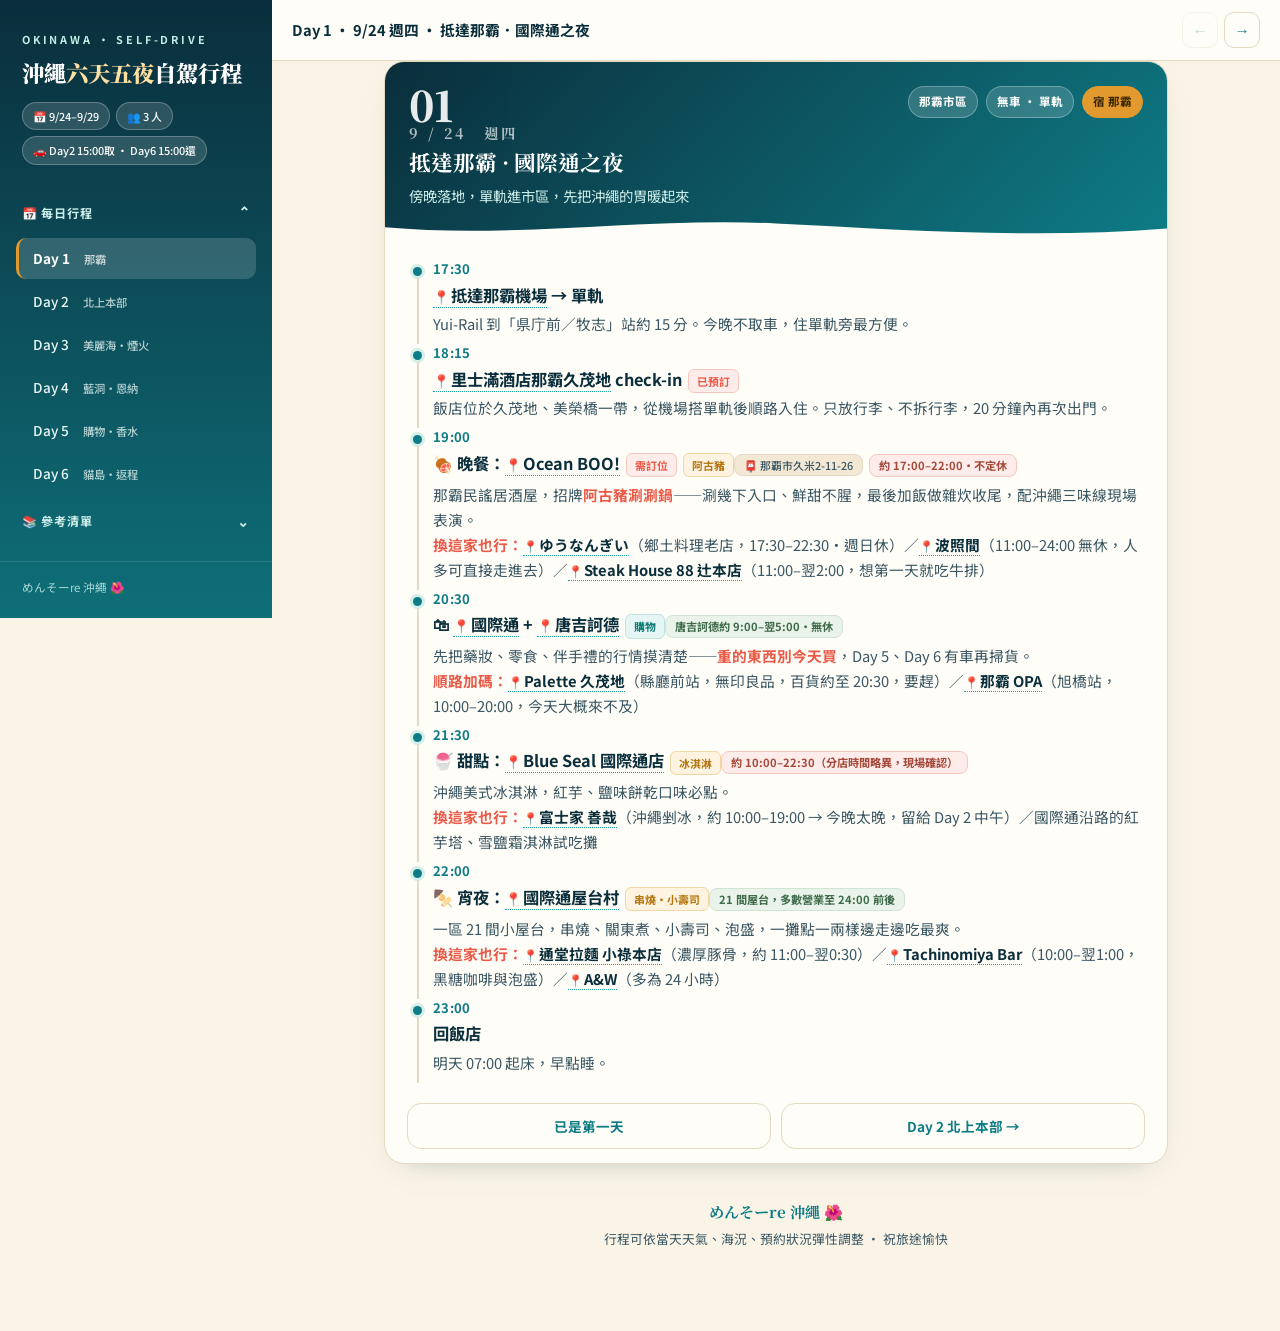
==== index.html @ 0bd2fd18 "Merge pull request #2 from tim890922/new-spot/add-hotels 加入已訂飯店並調整每日入住動線" ====
<!DOCTYPE html>
<html lang="zh-Hant">
<head>
<meta charset="UTF-8">
<meta name="viewport" content="width=device-width, initial-scale=1.0">
<title>沖繩六天五夜自駕行程</title>
<link rel="preconnect" href="https://fonts.googleapis.com">
<link rel="preconnect" href="https://fonts.gstatic.com" crossorigin>
<link href="https://fonts.googleapis.com/css2?family=Noto+Sans+TC:wght@400;500;700;900&family=Noto+Serif+TC:wght@600;700;900&display=swap" rel="stylesheet">
<style>
  :root{
    --ink:#0a2e3b;
    --ink-soft:#3a5763;
    --sea:#0e7c86;
    --lagoon:#13a89e;
    --coral:#ea5a47;
    --gold:#e29a2e;
    --sand:#faf4e7;
    --sand-2:#f2e8d4;
    --card:#fffdf7;
    --line:#e4d9c1;
  }
  *{box-sizing:border-box;margin:0;padding:0}
  html{scroll-behavior:smooth}
  html,body{max-width:100%;overflow-x:hidden}
  body{
    font-family:"Noto Sans TC",sans-serif;
    color:var(--ink);
    background:var(--sand);
    line-height:1.7;
    -webkit-font-smoothing:antialiased;
  }
  .wrap{max-width:820px;margin:0 auto;padding:0 18px 80px}

  /* ---------- APP SHELL ---------- */
  .shell{display:flex;min-height:100vh}
  .overlay{position:fixed;inset:0;background:rgba(8,20,26,.45);opacity:0;pointer-events:none;transition:opacity .25s ease;z-index:40}
  .overlay.show{opacity:1;pointer-events:auto}

  /* ---------- SIDEBAR ---------- */
  .sidebar{
    width:272px;flex:none;color:#fff;display:flex;flex-direction:column;
    background:linear-gradient(180deg,#0a2e3b 0%,#0e6f79 100%);
    position:sticky;top:0;align-self:flex-start;height:auto;max-height:100vh;overflow-y:auto;z-index:50;
  }
  .side-hero{padding:30px 22px 18px}
  .side-hero .eyebrow{font-size:.68rem;letter-spacing:.26em;text-transform:uppercase;color:#bdeee6;font-weight:700;margin-bottom:10px}
  .side-hero h1{font-family:"Noto Serif TC",serif;font-weight:900;font-size:1.4rem;line-height:1.3}
  .side-hero h1 span{color:#ffe0a3}
  .side-hero .meta{display:flex;flex-wrap:wrap;gap:6px;margin-top:14px}
  .side-hero .chip{
    background:rgba(255,255,255,.14);border:1px solid rgba(255,255,255,.25);
    padding:4px 10px;border-radius:999px;font-size:.68rem;font-weight:500;
  }

  .acc{padding:8px 10px 16px;flex:1}
  .acc-group{margin-bottom:2px}
  .acc-h{
    width:100%;text-align:left;background:none;border:none;color:#cdeee9;
    font-family:inherit;font-size:.76rem;font-weight:700;letter-spacing:.06em;
    padding:12px 12px;display:flex;align-items:center;justify-content:space-between;
    cursor:pointer;border-radius:8px;
  }
  .acc-h:hover{background:rgba(255,255,255,.06)}
  .acc-h::after{content:"⌄";transition:transform .2s ease;font-size:.9rem}
  .acc-group.open .acc-h::after{transform:rotate(180deg)}
  .acc-body{max-height:0;overflow:hidden;transition:max-height .3s ease}
  .acc-group.open .acc-body{max-height:640px}
  .nav-link{
    display:block;text-decoration:none;color:#e8f6f3;
    font-size:.85rem;font-weight:500;padding:9px 14px;border-radius:10px;
    margin:2px 6px;border-left:3px solid transparent;
  }
  .nav-link:hover{background:rgba(255,255,255,.08)}
  .nav-link.active{background:rgba(255,255,255,.16);border-left-color:var(--gold);font-weight:700;color:#fff}
  .nav-link small{opacity:.75;font-weight:500}

  .side-foot{padding:16px 22px 20px;font-size:.72rem;color:#a9d8d2;border-top:1px solid rgba(255,255,255,.12)}

  /* ---------- TOPBAR / CONTENT ---------- */
  .content{flex:1;min-width:0}
  .topbar{
    position:sticky;top:0;z-index:20;display:flex;align-items:center;gap:12px;
    background:var(--card);border-bottom:1px solid var(--line);padding:12px 20px;
  }
  .menu-btn{
    display:none;flex:none;width:38px;height:38px;border-radius:10px;border:1.5px solid var(--line);
    background:var(--card);font-size:1.15rem;cursor:pointer;color:var(--ink);align-items:center;justify-content:center;
  }
  .topbar-title{flex:1;min-width:0;font-weight:700;color:var(--ink);font-size:.92rem;white-space:nowrap;overflow:hidden;text-overflow:ellipsis}
  .topbar-nav{display:flex;gap:6px;flex:none}
  .tb-btn{
    width:36px;height:36px;border-radius:10px;border:1.5px solid var(--line);background:var(--card);
    color:var(--sea);font-weight:700;cursor:pointer;font-size:.95rem;
  }
  .tb-btn:disabled{opacity:.3;cursor:default}
  .tb-btn:not(:disabled):hover{background:var(--sea);color:#fff;border-color:var(--sea)}

  @media(max-width:960px){
    .sidebar{position:fixed;top:0;left:0;width:280px;max-width:82vw;height:100vh;max-height:100vh;transform:translateX(-100%);transition:transform .25s ease;box-shadow:0 0 40px rgba(0,0,0,.35)}
    .sidebar.open{transform:translateX(0)}
    .menu-btn{display:inline-flex}
  }

  /* ---------- DAY CARD ---------- */
  .day{
    background:var(--card);border:1px solid var(--line);
    border-radius:20px;overflow:hidden;margin-bottom:26px;
    box-shadow:0 10px 30px -22px rgba(10,46,59,.5);
    scroll-margin-top:14px;
  }
  .day-head{
    position:relative;overflow:hidden;
    background:linear-gradient(135deg,var(--ink) 0%,var(--sea) 100%);
    color:#fff;padding:22px 24px 30px;
  }
  .day-head .num{
    font-family:"Noto Serif TC",serif;font-weight:900;
    font-size:2.6rem;line-height:1;opacity:.9;
  }
  .day-head .num small{font-size:.9rem;letter-spacing:.2em;display:block;opacity:.75;font-weight:700}
  .day-head .row{display:flex;align-items:flex-start;gap:16px;justify-content:space-between;flex-wrap:wrap}
  .day-head h2{
    font-family:"Noto Serif TC",serif;font-weight:700;font-size:1.35rem;margin-top:4px;
  }
  .day-head .theme{color:#cdeee9;font-size:.9rem;margin-top:3px}
  .day-head .tags{display:flex;gap:8px;flex-wrap:wrap;margin-top:2px}
  .tag{
    font-size:.72rem;font-weight:700;padding:5px 10px;border-radius:999px;
    background:rgba(255,255,255,.16);border:1px solid rgba(255,255,255,.28);white-space:nowrap;
  }
  .tag.stay{background:var(--gold);border-color:var(--gold);color:#3a2600}
  .day-head .wave2{position:absolute;left:0;right:0;bottom:-1px;width:100%}

  /* ---------- TIMELINE ---------- */
  .body{padding:20px 22px 8px}
  .stop{position:relative;padding:0 0 6px 26px}
  .stop::before{
    content:"";position:absolute;left:6px;top:9px;width:9px;height:9px;
    background:var(--sea);border-radius:50%;box-shadow:0 0 0 3px rgba(19,168,158,.18);
  }
  .stop::after{
    content:"";position:absolute;left:10px;top:20px;bottom:-2px;width:1.5px;
    background:var(--line);
  }
  .stop:last-child::after{display:none}
  .stop .t{
    font-weight:700;color:var(--sea);font-size:.82rem;letter-spacing:.02em;
    font-variant-numeric:tabular-nums;
  }
  .stop .n{font-weight:700;font-size:1.02rem;margin:1px 0 2px}
  .stop .d{color:var(--ink-soft);font-size:.92rem}
  .stop .d b{color:var(--coral)}
  .drive{
    display:inline-flex;align-items:center;gap:6px;margin:8px 0 12px 26px;
    font-size:.78rem;color:var(--ink-soft);font-weight:500;
    background:var(--sand-2);padding:3px 11px;border-radius:999px;
  }
  .badge{
    display:inline-block;font-size:.68rem;font-weight:700;vertical-align:middle;
    padding:2px 8px;border-radius:6px;margin-left:6px;
    background:#fdecea;color:var(--coral);border:1px solid #f6c7bf;
  }
  .badge.food{background:#fdf3e0;color:#b5760f;border-color:#f0d7a4}
  .badge.play{background:#e5f5f3;color:#0b7d75;border-color:#bde6e0}

  /* ---------- PANELS ---------- */
  .panel{display:none}
  .panel.active{display:block;animation:panelIn .25s ease}
  @keyframes panelIn{from{opacity:0;transform:translateY(8px)}to{opacity:1;transform:translateY(0)}}

  .panel-nav{display:flex;gap:10px;margin:22px 0 6px}
  .pnav-btn{
    flex:1;text-align:center;text-decoration:none;color:var(--sea);font-weight:700;font-size:.85rem;
    border:1.5px solid var(--line);background:var(--card);padding:12px 14px;border-radius:14px;
    cursor:pointer;font-family:inherit;
  }
  .pnav-btn:hover{background:var(--sea);color:#fff;border-color:var(--sea)}

  /* ---------- GENERIC SECTION ---------- */
  .sec{background:var(--card);border:1px solid var(--line);border-radius:20px;padding:24px;margin-bottom:22px}
  .sec h3{
    font-family:"Noto Serif TC",serif;font-size:1.25rem;font-weight:700;
    display:flex;align-items:center;gap:10px;margin-bottom:16px;
  }
  .sec h3::before{content:"";width:5px;height:22px;background:var(--coral);border-radius:3px;display:inline-block}

  .check{list-style:none;display:grid;gap:10px}
  .check li{display:flex;gap:11px;align-items:flex-start;font-size:.93rem}
  .check li .box{
    flex:none;width:18px;height:18px;border:2px solid var(--sea);border-radius:5px;margin-top:3px;
  }
  .check li b{color:var(--ink)}
  .check li span{color:var(--ink-soft)}

  .tscroll{overflow-x:auto;-webkit-overflow-scrolling:touch}
  .tscroll>table{min-width:100%}
  table{width:100%;border-collapse:collapse;font-size:.9rem}
  th,td{text-align:left;padding:9px 8px;border-bottom:1px solid var(--line)}
  th{color:var(--sea);font-weight:700;font-size:.82rem;letter-spacing:.03em}
  td.amt{text-align:right;font-variant-numeric:tabular-nums;white-space:nowrap;font-weight:500}
  tr.total td{border-top:2px solid var(--ink);border-bottom:none;font-weight:900;font-size:.98rem;padding-top:12px}
  tr.total td.amt{color:var(--coral)}

  .tips{list-style:none;display:grid;gap:12px}
  .tips li{padding-left:26px;position:relative;font-size:.93rem;color:var(--ink-soft)}
  .tips li::before{content:"◆";position:absolute;left:0;top:0;color:var(--gold);font-size:.8rem;top:2px}
  .tips li b{color:var(--ink)}

  .note{background:var(--sand-2);border-left:4px solid var(--gold);padding:12px 15px;border-radius:0 10px 10px 0;font-size:.88rem;color:var(--ink-soft);margin-top:14px}
  .note b{color:var(--ink)}

  footer{text-align:center;color:var(--ink-soft);font-size:.8rem;margin-top:34px;line-height:1.9}
  footer .mark{font-family:"Noto Serif TC",serif;color:var(--sea);font-weight:700;font-size:.95rem}

  /* ---------- FOOD LIST ---------- */
  .lead{color:var(--ink-soft);font-size:.92rem;margin-bottom:18px}
  .lead b{color:var(--coral)}
  .food-grid{display:grid;grid-template-columns:minmax(0,1fr) minmax(0,1fr);gap:20px}
  .fcat{min-width:0}
  .fcat-h{font-weight:700;color:var(--sea);font-size:.98rem;margin-bottom:9px;padding-bottom:6px;border-bottom:1.5px solid var(--line)}
  .fcat ul{list-style:none;display:grid;gap:8px}
  .fcat li{font-size:.9rem;line-height:1.5;overflow-wrap:break-word}
  .fcat li b{color:var(--ink)}
  .fcat .ar{display:inline-block;font-size:.7rem;color:var(--ink-soft);background:var(--sand-2);padding:1px 8px;border-radius:999px;margin-left:3px;white-space:nowrap;vertical-align:middle}
  .fcat .star{color:var(--gold);font-weight:700}
  @media(max-width:640px){.food-grid{grid-template-columns:1fr}}

  /* ---------- MAP / SITE LINKS ---------- */
  .ml{color:var(--ink);font-weight:700;text-decoration:none;border-bottom:1.5px dotted var(--lagoon);transition:.15s}
  .ml:hover{color:var(--sea);border-bottom-color:var(--sea)}
  .ml::before{content:"📍";font-size:.82em;margin-right:1px}
  a.web{display:inline-block;font-size:.66rem;font-weight:700;color:var(--sea);background:#eaf6f4;border:1px solid #bde6e0;padding:1px 7px;border-radius:999px;margin-left:5px;text-decoration:none;white-space:nowrap;vertical-align:middle;line-height:1.5}
  a.web:hover{background:var(--sea);color:#fff;border-color:var(--sea)}
  .legend{display:flex;flex-wrap:wrap;gap:8px 16px;margin:-6px 0 16px;font-size:.8rem;color:var(--ink-soft)}
  .legend span{display:inline-flex;align-items:center;gap:5px}
  .mc{display:inline-block;max-width:100%;font-size:.68rem;font-weight:500;color:var(--ink-soft);background:var(--sand-2);border:1px solid var(--line);padding:2px 9px;border-radius:8px;margin:3px 6px 3px 0;vertical-align:middle;line-height:1.5;overflow-wrap:break-word}
  .mc b{color:var(--sea);font-weight:700}
  .hr{display:inline-block;max-width:100%;font-size:.7rem;color:#3f6b4a;background:#eaf3ea;border:1px solid #cfe4d2;padding:2px 9px;border-radius:8px;margin:3px 4px 3px 0;vertical-align:middle;line-height:1.5;overflow-wrap:break-word}
  .hr.warn{color:#a54a3a;background:#fdecea;border-color:#f6c7bf}
  .hr.closed{color:#fff;background:#8a8f98;border-color:#8a8f98;font-weight:700}

  /* ---------- ROUTE MAP ---------- */
  .map-tools{display:flex;flex-wrap:wrap;gap:7px;margin:-4px 0 14px}
  .map-btn{
    font-family:inherit;font-size:.78rem;font-weight:700;color:var(--sea);
    background:var(--card);border:1.5px solid var(--line);padding:5px 13px;border-radius:999px;cursor:pointer;
    display:inline-flex;align-items:center;gap:6px;
  }
  .map-btn .sw{width:9px;height:9px;border-radius:50%;flex:none}
  .map-btn.on{background:var(--sea);color:#fff;border-color:var(--sea)}
  .map-btn.on .sw{box-shadow:0 0 0 2px rgba(255,255,255,.7)}
  .map-stage{
    background:linear-gradient(180deg,#e3f1f1 0%,#d3e7e8 100%);
    border:1px solid var(--line);border-radius:16px;padding:8px;
    overflow-x:auto;-webkit-overflow-scrolling:touch;
  }
  #okimap{display:block;width:100%;min-width:430px;max-width:560px;margin:0 auto;height:auto}
  .map-cap{text-align:center;font-size:.72rem;color:var(--ink-soft);margin-top:8px}
  .leg-table{margin-top:20px}
  .leg-table td.rt{color:var(--ink)}
  .leg-table td.rt b{font-weight:700}
  .leg-table tr.dayrow td{
    background:var(--sand-2);font-weight:700;color:var(--sea);font-size:.82rem;
    letter-spacing:.04em;padding:7px 8px;
  }
  .dot{display:inline-block;width:9px;height:9px;border-radius:50%;margin-right:7px;vertical-align:middle}
  .way{display:inline-block;font-size:.68rem;font-weight:700;padding:1px 7px;border-radius:6px;margin-left:6px;white-space:nowrap;
    background:#eaf6f4;color:#0b7d75;border:1px solid #bde6e0}
  .way.hw{background:#fdf3e0;color:#b5760f;border-color:#f0d7a4}
  .way.tr{background:#eef0f6;color:#4a5470;border-color:#ccd2e2}

  @media(max-width:640px){
    .sec{padding:20px 15px}
    th,td{padding:8px 5px}
    .leg-table>table{font-size:.85rem}
    .leg-table td.amt{font-size:.82rem}
    .map-cap{font-size:.68rem}
  }

  @media print{
    body{background:#fff}
    .sidebar,.topbar,.overlay,.panel-nav,.menu-btn{display:none!important}
    .shell{display:block}
    .panel{display:block!important}
    .day,.sec{box-shadow:none;break-inside:avoid}
    a[href]{color:inherit}
  }
</style>
</head>
<body>

<div class="shell">
  <div class="overlay" id="overlay"></div>

  <aside class="sidebar" id="sidebar">
    <div class="side-hero">
      <div class="eyebrow">Okinawa · Self-Drive</div>
      <h1>沖繩<span>六天五夜</span>自駕行程</h1>
      <div class="meta">
        <span class="chip">📅 9/24–9/29</span>
        <span class="chip">👥 3 人</span>
        <span class="chip">🚗 Day2 15:00取 · Day6 15:00還</span>
      </div>
    </div>
    <nav class="acc">
      <div class="acc-group open">
        <button class="acc-h" type="button">📅 每日行程</button>
        <div class="acc-body">
          <a class="nav-link" href="#d1" data-target="d1">Day 1　<small>那霸</small></a>
          <a class="nav-link" href="#d2" data-target="d2">Day 2　<small>北上本部</small></a>
          <a class="nav-link" href="#d3" data-target="d3">Day 3　<small>美麗海·煙火</small></a>
          <a class="nav-link" href="#d4" data-target="d4">Day 4　<small>藍洞·恩納</small></a>
          <a class="nav-link" href="#d5" data-target="d5">Day 5　<small>購物·香水</small></a>
          <a class="nav-link" href="#d6" data-target="d6">Day 6　<small>貓島·返程</small></a>
        </div>
      </div>
      <div class="acc-group">
        <button class="acc-h" type="button">📚 參考清單</button>
        <div class="acc-body">
          <a class="nav-link" href="#map" data-target="map">🗺 路線地圖 · 距離</a>
          <a class="nav-link" href="#audit" data-target="audit">📊 行程體檢</a>
          <a class="nav-link" href="#stay" data-target="stay">🏨 已訂住宿</a>
          <a class="nav-link" href="#food" data-target="food">🍜 美食清單</a>
          <a class="nav-link" href="#spots" data-target="spots">🏝 景點清單</a>
          <a class="nav-link" href="#shopping" data-target="shopping">🛍 購物中心</a>
          <a class="nav-link" href="#highway" data-target="highway">🚘 交通規劃</a>
          <a class="nav-link" href="#reservations" data-target="reservations">📋 預約清單</a>
          <a class="nav-link" href="#budget" data-target="budget">💰 花費估算</a>
          <a class="nav-link" href="#tips" data-target="tips">💡 出發提醒</a>
        </div>
      </div>
    </nav>
    <div class="side-foot">めんそーre 沖繩 🌺</div>
  </aside>

  <main class="content">
    <div class="topbar">
      <button class="menu-btn" id="menuBtn" type="button" aria-label="開啟選單">☰</button>
      <div class="topbar-title" id="topbarTitle">Day 1</div>
      <div class="topbar-nav">
        <button class="tb-btn" id="prevBtn" type="button" aria-label="上一項">←</button>
        <button class="tb-btn" id="nextBtn" type="button" aria-label="下一項">→</button>
      </div>
    </div>
    <div class="wrap">

  <!-- DAY 1 -->
  <section class="panel day active" id="d1" data-title="Day 1 · 9/24 週四 · 抵達那霸．國際通之夜">
    <div class="day-head">
      <div class="row">
        <div>
          <div class="num">01<small>9 / 24　週四</small></div>
          <h2>抵達那霸 · 國際通之夜</h2>
          <div class="theme">傍晚落地，單軌進市區，先把沖繩的胃暖起來</div>
        </div>
        <div class="tags">
          <span class="tag">那霸市區</span>
          <span class="tag">無車 · 單軌</span>
          <span class="tag stay">宿 那霸</span>
        </div>
      </div>
      <svg class="wave2" viewBox="0 0 1440 40" preserveAspectRatio="none" height="26"><path fill="#fffdf7" d="M0,22 C240,40 480,6 720,16 C960,26 1200,40 1440,24 L1440,40 L0,40 Z"></path></svg>
    </div>
    <div class="body">
      <div class="stop"><div class="t">17:30</div><div class="n"><a class="ml" href="https://www.google.com/maps/search/?api=1&amp;query=那覇空港" target="_blank" rel="noopener">抵達那霸機場</a> → 單軌</div><div class="d">Yui-Rail 到「県庁前／牧志」站約 15 分。今晚不取車，住單軌旁最方便。</div></div>
      <div class="stop"><div class="t">18:15</div><div class="n"><a class="ml" href="https://maps.app.goo.gl/ijafNfSHq6aonnLs5" target="_blank" rel="noopener">里士滿酒店那霸久茂地</a> check-in<span class="badge">已預訂</span></div><div class="d">飯店位於久茂地、美榮橋一帶，從機場搭單軌後順路入住。只放行李、不拆行李，20 分鐘內再次出門。</div></div>
      <div class="stop"><div class="t">19:00</div><div class="n">🍖 <b>晚餐</b>：<a class="ml" href="https://www.google.com/maps/search/?api=1&amp;query=あぐー豚しゃぶしゃぶ専門店+オーシャンBoo!+那覇市久米2-11-26" target="_blank" rel="noopener">Ocean BOO!</a><span class="badge">需訂位</span><span class="badge food">阿古豬</span><span class="mc">📮 那覇市久米2-11-26</span><span class="hr warn">約 17:00–22:00・不定休</span></div><div class="d">那霸民謠居酒屋，招牌<b>阿古豬涮涮鍋</b>——涮幾下入口、鮮甜不腥，最後加飯做雜炊收尾，配沖繩三味線現場表演。<br><b>換這家也行：</b><a class="ml" href="https://www.google.com/maps/search/?api=1&amp;query=ゆうなんぎい+那覇" target="_blank" rel="noopener">ゆうなんぎい</a>（鄉土料理老店，17:30–22:30・週日休）／<a class="ml" href="https://www.google.com/maps/search/?api=1&amp;query=郷土料理+波照間+那覇" target="_blank" rel="noopener">波照間</a>（11:00–24:00 無休，人多可直接走進去）／<a class="ml" href="https://www.google.com/maps/search/?api=1&amp;query=ステーキハウス88+辻本店+那覇" target="_blank" rel="noopener">Steak House 88 辻本店</a>（11:00–翌2:00，想第一天就吃牛排）</div></div>
      <div class="stop"><div class="t">20:30</div><div class="n">🛍 <a class="ml" href="https://www.google.com/maps/search/?api=1&amp;query=国際通り+那覇" target="_blank" rel="noopener">國際通</a> + <a class="ml" href="https://www.google.com/maps/search/?api=1&amp;query=ドン・キホーテ+国際通り店" target="_blank" rel="noopener">唐吉訶德</a><span class="badge play">購物</span><span class="hr">唐吉訶德約 9:00–翌5:00・無休</span></div><div class="d">先把藥妝、零食、伴手禮的行情摸清楚——<b>重的東西別今天買</b>，Day 5、Day 6 有車再掃貨。<br><b>順路加碼：</b><a class="ml" href="https://www.google.com/maps/search/?api=1&amp;query=パレットくもじ+那覇市久茂地1-1-1" target="_blank" rel="noopener">Palette 久茂地</a>（縣廳前站，無印良品，百貨約至 20:30，要趕）／<a class="ml" href="https://www.google.com/maps/search/?api=1&amp;query=那覇OPA+那覇市泉崎1-20-1" target="_blank" rel="noopener">那霸 OPA</a>（旭橋站，10:00–20:00，今天大概來不及）</div></div>
      <div class="stop"><div class="t">21:30</div><div class="n">🍧 <b>甜點</b>：<a class="ml" href="https://www.google.com/maps/search/?api=1&amp;query=ブルーシール+国際通り店+那覇市牧志1-2-32" target="_blank" rel="noopener">Blue Seal 國際通店</a><span class="badge food">冰淇淋</span><span class="hr warn">約 10:00–22:30（分店時間略異，現場確認）</span></div><div class="d">沖繩美式冰淇淋，紅芋、鹽味餅乾口味必點。<br><b>換這家也行：</b><a class="ml" href="https://www.google.com/maps/search/?api=1&amp;query=富士家+ぜんざい+那覇" target="_blank" rel="noopener">富士家 善哉</a>（沖繩剉冰，約 10:00–19:00 → 今晚太晚，留給 Day 2 中午）／國際通沿路的紅芋塔、雪鹽霜淇淋試吃攤</div></div>
      <div class="stop"><div class="t">22:00</div><div class="n">🍢 <b>宵夜</b>：<a class="ml" href="https://www.google.com/maps/search/?api=1&amp;query=国際通り屋台村" target="_blank" rel="noopener">國際通屋台村</a><span class="badge food">串燒·小壽司</span><span class="hr">21 間屋台，多數營業至 24:00 前後</span></div><div class="d">一區 21 間小屋台，串燒、關東煮、小壽司、泡盛，一攤點一兩樣邊走邊吃最爽。<br><b>換這家也行：</b><a class="ml" href="https://www.google.com/maps/search/?api=1&amp;query=通堂+らーめん+那覇" target="_blank" rel="noopener">通堂拉麵 小祿本店</a>（濃厚豚骨，約 11:00–翌0:30）／<a class="ml" href="https://www.google.com/maps/search/?api=1&amp;query=Tachinomiya+BAR+那覇市牧志1-2-32" target="_blank" rel="noopener">Tachinomiya Bar</a>（10:00–翌1:00，黑糖咖啡與泡盛）／<a class="ml" href="https://www.google.com/maps/search/?api=1&amp;query=A%26W+牧志" target="_blank" rel="noopener">A&amp;W</a>（多為 24 小時）</div></div>
      <div class="stop"><div class="t">23:00</div><div class="n">回飯店</div><div class="d">明天 07:00 起床，早點睡。</div></div>
      <div class="panel-nav"><button class="pnav-btn" type="button" disabled>已是第一天</button><button class="pnav-btn" type="button" data-nav="d2">Day 2 北上本部 →</button></div>
    </div>
  </section>

  <!-- DAY 2 -->
  <section class="panel day" id="d2" data-title="Day 2 · 9/25 週五 · 那霸半日．取完車直奔本部">
    <div class="day-head">
      <div class="row">
        <div>
          <div class="num">02<small>9 / 25　週五</small></div>
          <h2>那霸半日 · 取完車直奔本部</h2>
          <div class="theme">上午逛完首里城，15:00 在 OTS 豐崎取車，一路北上睡在美麗海旁邊</div>
        </div>
        <div class="tags">
          <span class="tag">那霸 → 本部</span>
          <span class="tag">15:00 取車</span>
          <span class="tag">🚗 最長車程</span>
          <span class="tag stay">宿 Churaumi On The Beach Motobu</span>
        </div>
      </div>
      <svg class="wave2" viewBox="0 0 1440 40" preserveAspectRatio="none" height="26"><path fill="#fffdf7" d="M0,22 C240,40 480,6 720,16 C960,26 1200,40 1440,24 L1440,40 L0,40 Z"></path></svg>
    </div>
    <div class="body">
      <div class="stop"><div class="t">08:00</div><div class="n">🍙 <b>早餐</b>：<a class="ml" href="https://www.google.com/maps/search/?api=1&amp;query=ポーたま+国際通り店+那覇市牧志1-2-1" target="_blank" rel="noopener">豬肉蛋飯糰（ポーたま）</a><span class="badge food">在地早餐</span><span class="mc">📮 那覇市牧志1-2-1</span></div><div class="d">國際通元祖店，沖繩人的經典早餐，約 ¥300，外帶邊走邊吃最省時。<br><b>換這家也行：</b>飯店早餐（最省事）／<a class="ml" href="https://www.google.com/maps/search/?api=1&amp;query=泊いゆまち" target="_blank" rel="noopener">泊いゆまち</a>（漁市場，早上就有超便宜生魚片，約 6:00 起）／街角 A&amp;W 早餐套餐</div></div>
      <div class="stop"><div class="t">08:40</div><div class="n"><a class="ml" href="https://www.google.com/maps/search/?api=1&amp;query=首里城公園" target="_blank" rel="noopener">首里城公園</a> + <a class="ml" href="https://www.google.com/maps/search/?api=1&amp;query=首里金城町石畳道" target="_blank" rel="noopener">金城町石疊道</a><span class="badge">一開門就到</span><span class="hr">收費區 8:30–19:00（夏季，售票至18:30）・無休</span></div><div class="d">8:30 一開門就進去，人最少、也最不熱。正殿復建中，守禮門、城牆、園區都開放，工地本身是難得一見的畫面。<br>出來走 5 分鐘接<b>金城町石疊道</b>——琉球王朝時代的石板古道，免費、24 小時、綠蔭很美，是首里最好拍的一段。</div></div>
      <div class="stop"><div class="t">10:20</div><div class="n"><a class="ml" href="https://www.google.com/maps/search/?api=1&amp;query=玉陵+那覇" target="_blank" rel="noopener">玉陵（たまうどぅん）</a><span class="badge">世界遺產</span><span class="hr">9:00–18:00（最終入場17:30）・無休</span></div><div class="d">首里城旁走路 3 分鐘，琉球王室陵墓，1501 年建、也是世界遺產。人少、20–30 分逛完，跟首里城一起收掉最划算。<br><b>不想連看兩個古蹟？</b>直接跳到下一站，多留 40 分鐘給市場和國際通。</div></div>
      <div class="stop"><div class="t">11:10</div><div class="n"><a class="ml" href="https://www.google.com/maps/search/?api=1&amp;query=波上宮+那覇" target="_blank" rel="noopener">波上宮</a> + <a class="ml" href="https://www.google.com/maps/search/?api=1&amp;query=波の上ビーチ" target="_blank" rel="noopener">波之上海灘</a><span class="hr">境內自由參拜（授與所約 9:00–17:00）・海灘 24 小時免費</span></div><div class="d">蓋在海蝕崖上的紅色神社，沖繩總鎮守，下面就是那霸市區唯一的海灘。單軌旭橋站走過去約 15 分，或直接叫計程車（¥800 上下）。<br><b>時間不夠就二選一：</b>波上宮拍照 20 分 → 直接去市場。</div></div>
      <div class="stop"><div class="t">12:10</div><div class="n">🦐 <b>午餐</b>：<a class="ml" href="https://www.google.com/maps/search/?api=1&amp;query=第一牧志公設市場+那覇市松尾2-10-1" target="_blank" rel="noopener">第一牧志公設市場</a><span class="badge food">代客料理</span><span class="mc">📮 那覇市松尾2-10-1</span><span class="hr">8:00–22:00・每月第4週日休（12月除外）</span></div><div class="d">樓下挑活海鮮（夜光貝、龍蝦、彩色魚），樓上付加工費請店家料理，沖繩觀光的經典體驗。<br><b>換這家也行：</b><a class="ml" href="https://www.google.com/maps/search/?api=1&amp;query=郷土料理+波照間+那覇" target="_blank" rel="noopener">波照間</a>（鄉土料理，11:00–24:00 無休）／<a class="ml" href="https://www.google.com/maps/search/?api=1&amp;query=首里そば" target="_blank" rel="noopener">首里そば</a>（首里城附近，11:30–14:00 賣完為止，改早上吃完首里城直接殺過去）／<a class="ml" href="https://www.google.com/maps/search/?api=1&amp;query=Zooton%27s+那覇" target="_blank" rel="noopener">Zooton's</a>（手作漢堡，11:00–20:00）</div></div>
      <div class="stop"><div class="t">13:00</div><div class="n">🍧 <b>甜點</b>：<a class="ml" href="https://www.google.com/maps/search/?api=1&amp;query=富士家+ぜんざい+那覇" target="_blank" rel="noopener">富士家 善哉</a><span class="badge food">沖繩剉冰</span><span class="hr">約 10:00–19:00（季節性延長）・無休（元旦除外）</span></div><div class="d">沖繩式善哉＝黑糖煮金時豆上面堆一座刨冰，熱天必吃、¥400 有找。就在國際通旁邊，吃完直接走去單軌站。<br><b>換這家也行：</b>國際通的紅芋塔／雪鹽霜淇淋／<a class="ml" href="https://www.google.com/maps/search/?api=1&amp;query=ブルーシール+国際通り店" target="_blank" rel="noopener">Blue Seal</a></div></div>
      <div class="stop"><div class="t">13:25</div><div class="n">單軌到 <a class="ml" href="https://www.google.com/maps/search/?api=1&amp;query=那覇空港" target="_blank" rel="noopener">那霸機場</a> 轉 OTS 接駁車<span class="badge">預留 90 分</span></div><div class="d">縣廳前／牧志 → 那覇空港站，單軌約 <b>15 分</b>。出站後走到<b>國內線航廈外的租車接駁區「10-A／10 番」</b>搭 OTS 免費接駁車，<b>約每 20 分一班、車程約 20 分</b>。⚠️ 國際線航廈的租車巴士站施工中無法停靠，一律走國內線這側上車。<br>趕時間或嫌麻煩的話，三人從市區<b>直接叫計程車到豐崎約 25–30 分、¥3,000 上下</b>，分攤下來跟接駁差不多，還省一次轉乘。</div></div>
      <div class="stop"><div class="t">15:00</div><div class="n"><a class="ml" href="https://www.google.com/maps/search/?api=1&amp;query=OTSレンタカー+臨空豊崎営業所+豊見城市豊崎3-37" target="_blank" rel="noopener">OTS 臨空豐崎營業所 取車</a><span class="badge">已預約</span><span class="mc">📮 豊見城市豊崎3-37</span><span class="mc">☎ 098-856-8877</span><span class="hr">營業 08:00–19:00</span></div><div class="d">取還安排：<b>Day 2 15:00 取車 · Day 6 15:00 同店還車</b>（共 96 小時）。取車帶齊 5 樣：駕照正本、日文譯本、護照、預約確認信、主駕駛人信用卡。<br>營業所就在 <b>Ashibinaa Outlet / TOMITON 旁邊</b>——<b>今天完全別逛</b>，還有 100 公里要開，留到 Day 6 還車前再買。<br>⚠️ 手續抓 20–25 分，<b>15:25 一定要上路</b>，這是今天唯一的硬時間點。</div></div>
      <div class="drive">🚗 OTS 豐崎 → 道の駅 許田　約 78 km · 80 分（那覇空港自動車道免費段 → 西原JCT 上沖繩自動車道 → <b>許田IC</b> 下，ETC 約 ¥1,020）<br>這是全程最長的一段，取完車<b>直接上高速、別走 58 號市區</b>，不然會多花 40 分卡在下班車潮裡。</div>
      <div class="stop"><div class="t">16:50</div><div class="n">🍤 <a class="ml" href="https://www.google.com/maps/search/?api=1&amp;query=道の駅許田+名護市許田17-1" target="_blank" rel="noopener">道の駅 許田</a><span class="badge">買明天的水族館票</span><span class="mc">📮 名護市許田17-1</span><span class="hr">9:00–19:00・無休</span></div><div class="d">下許田IC 後第一個休息站，也是這趟<b>唯一一次「順路買到水族館折扣票」的機會</b>——這裡的窗口賣美麗海入場券，比現場票便宜（大人約省 ¥400／人），明天一開門就能直接進場、不用排售票口。<br>順便上廁所、吃現炸天婦羅與炸雞（沖繩人自己最愛的休息站）、喝現榨果汁。<b>停 20 分就走</b>，別逛到忘記夕陽。</div></div>
      <div class="drive">🚗 道の駅 許田 → 瀨底海灘　約 28 km · 40 分（58 號北上轉 449 號，過瀨底大橋）</div>
      <div class="stop"><div class="t">17:50</div><div class="n">🌅 <a class="ml" href="https://www.google.com/maps/search/?api=1&amp;query=瀬底ビーチ+本部町瀬底" target="_blank" rel="noopener">瀨底海灘</a> 看夕陽<span class="badge play">北部第一夕陽</span><span class="hr warn">救生員泳季約 9:00–17:00；沙灘散步不限時</span></div><div class="d">過瀨底大橋就到，沖繩本島數一數二透明的沙灘，<b>正對西邊、9 月下旬日落約 18:25</b>，是北部看夕陽的第一名。開了兩小時車，走進海水裡泡泡腳剛好把疲勞洗掉。這時段救生員已下班，只散步拍照別游泳。<br><b>換這裡也行：</b><a class="ml" href="https://www.google.com/maps/search/?api=1&amp;query=備瀬崎" target="_blank" rel="noopener">備瀨崎</a>（福木林道盡頭的礁岩海岸，看得到伊江島）／<a class="ml" href="https://www.google.com/maps/search/?api=1&amp;query=瀬底大橋" target="_blank" rel="noopener">瀨底大橋</a>橋頭停車看落日<br>⚠️ 若取車或路上延誤到 18:10 還沒到，直接放棄夕陽<b>先去 check-in</b>，明天早上還會再看到海。</div></div>
      <div class="drive">🚗 瀨底海灘 → Churaumi On The Beach Motobu　約 8 km · 15 分</div>
      <div class="stop"><div class="t">19:00</div><div class="n">🍢 <a class="ml" href="https://maps.app.goo.gl/z4hCzqUshMuYyNzC9" target="_blank" rel="noopener">Churaumi On The Beach Motobu</a> check-in + <b>晚餐</b><span class="badge">已預訂</span></div><div class="d">飯店在本部崎本部海岸，從瀨底回程順路。北部晚上餐廳收得早，若住宿方案不含餐，建議<b>入住前先買晚餐與隔天早餐</b>。<br><b>想外食：</b><a class="ml" href="https://www.google.com/maps/search/?api=1&amp;query=島豚七輪焼+満味+名護市" target="_blank" rel="noopener">島豚七輪燒 満味</a>／<a class="ml" href="https://www.google.com/maps/search/?api=1&amp;query=百年古家+大家+うふや+名護市中山90" target="_blank" rel="noopener">百年古家 大家（うふや）</a>，兩間都建議先訂位。</div></div>
      <div class="stop"><div class="t">21:00</div><div class="n">🌙 <b>宵夜</b>：超市掃貨帶回房間<span class="badge food">沖繩限定</span></div><div class="d">本部、瀨底晚上非常安靜，<b>沒有夜市也沒有屋台</b>——但這才是買零食最好的時機：<a class="ml" href="https://www.google.com/maps/search/?api=1&amp;query=かねひで+本部" target="_blank" rel="noopener">かねひで</a>／<a class="ml" href="https://www.google.com/maps/search/?api=1&amp;query=サンエー+本部" target="_blank" rel="noopener">San-A</a> 超市（多營業到 22:00–24:00）買 <b>Orion 啤酒、海葡萄、島豆腐、沖繩限定泡麵、紅芋點心</b>，比國際通便宜一大截。<br><b>更懶的版本：</b>沿線的 Lawson／FamilyMart 24 小時，沖繩限定御飯糰、金楚糕、A&amp;W 罐裝麥根沙士。<br>⏰ <b>今晚早點睡</b>，明天 08:20 要卡水族館開門。</div></div>
      <div class="note"><b>今天的重點只有一件事：把車開到北部。</b>15:25 從豐崎出發、17:50 到瀨底，中間只停一個休息站——やちむんの里與座喜味城改為 Day 3 南下時的備選，殘波岬與萬座毛移到 Day 4 的恩納日，今天硬塞只會兩頭空。<br><b>如果取車延誤或下雨</b>：直接砍掉夕陽，一路開到飯店，19:00 前 check-in 反而更輕鬆；許田休息站也可以縮成 10 分鐘（票一定要買）。</div>
      <div class="panel-nav"><button class="pnav-btn" type="button" data-nav="d1">← Day 1 那霸</button><button class="pnav-btn" type="button" data-nav="d3">Day 3 美麗海·煙火 →</button></div>
    </div>
  </section>

  <!-- DAY 3 -->
  <section class="panel day" id="d3" data-title="Day 3 · 9/26 週六 · 美麗海．古宇利島．美國村煙火">
    <div class="day-head">
      <div class="row">
        <div>
          <div class="num">03<small>9 / 26　週六</small></div>
          <h2>美麗海一開門 · 古宇利島 · 美國村煙火</h2>
          <div class="theme">水族館開門就進場，中午走古宇利大橋；下午直接南下，16:00 前後抵達美國村</div>
        </div>
        <div class="tags">
          <span class="tag">本部 → 古宇利 → 北谷</span>
          <span class="tag">🐋 水族館</span>
          <span class="tag">🎆 週六煙火</span>
          <span class="tag stay">宿 讀谷 Kukuru Resort</span>
        </div>
      </div>
      <svg class="wave2" viewBox="0 0 1440 40" preserveAspectRatio="none" height="26"><path fill="#fffdf7" d="M0,22 C240,40 480,6 720,16 C960,26 1200,40 1440,24 L1440,40 L0,40 Z"></path></svg>
    </div>
    <div class="body">
      <div class="stop"><div class="t">07:00</div><div class="n">🥐 <b>早餐</b>：Churaumi On The Beach Motobu</div><div class="d">07:45 前吃完並退房，<b>07:50 準時開車</b>；飯店到水族館需預留約 25–30 分鐘。行李全部裝上車，今晚換住讀谷。</div></div>
      <div class="stop"><div class="t">08:20</div><div class="n"><a class="ml" href="https://www.google.com/maps/search/?api=1&amp;query=沖縄美ら海水族館+北口P7駐車場+本部町石川424" target="_blank" rel="noopener">美麗海水族館</a><span class="badge">票昨天已買</span><span class="mc">🚘 MapCode <b>553 075 797</b></span><span class="hr">8:30–18:30（最終入館17:30）・無休</span></div><div class="d">導航直接鎖定離入口最近的<b>北口 P7 立體停車場</b>。8:30 一開門先攻室內「黑潮之海」看鯨鯊、鬼蝠魟——<b>開館後第一個小時人最少</b>，遊覽車團客大約 10:30 才進來，這是住在旁邊唯一的、也是最大的優勢。<br>想坐水槽旁的 <b>Ocean Blue 咖啡</b>，一開館先去門口機器抽號碼牌（不可預約、限時 40 分）。10:00 / 11:30 有<b>黑潮之海餵食解說</b>，可以卡一場。<br>票昨天在道の駅許田已經買好，直接刷進場、不用排售票口。</div></div>
      <div class="drive">🚗 美麗海水族館 → 古宇利島　約 20 km · 32 分</div>
      <div class="stop"><div class="t">11:20</div><div class="n"><a class="ml" href="https://www.google.com/maps/search/?api=1&amp;query=古宇利島" target="_blank" rel="noopener">古宇利島</a> + <a class="ml" href="https://www.google.com/maps/search/?api=1&amp;query=古宇利大橋" target="_blank" rel="noopener">古宇利大橋</a><span class="badge play">本日主行程</span></div><div class="d">過橋看海景後，在島上停留約 <b>90 分鐘</b>。優先選古宇利海灘／大橋觀景與午餐；若要走心形岩，需把停車與步行時間一起算進去。<br>🍤 <b>午餐：</b>島上蝦蝦飯、海景餐廳或簡單外帶，<b>12:50 必須上車</b>，排隊過長就立刻換店。<br>🍧 <b>甜點備選（不設固定時段）：</b><a class="ml" href="https://www.google.com/maps/search/?api=1&amp;query=新垣ぜんざい+本部町渡久地11-2" target="_blank" rel="noopener">新垣ぜんざい</a>（本部，原本固定甜點，但改走古宇利後不順路）／水族館旁 <a class="ml" href="https://www.google.com/maps/search/?api=1&amp;query=ブルーシール+美ら海" target="_blank" rel="noopener">Blue Seal</a>／備瀨果汁攤／古宇利島上的冰品、果汁或咖啡。剛好在附近且時間充裕再決定，不為甜點繞路。</div></div>
      <div class="drive">🚗 古宇利島 → 讀谷 Kukuru Resort　約 75 km · 95–115 分（週六午後可能塞車；導航優先走許田 IC → 沖繩自動車道南下）</div>
      <div class="stop"><div class="t">14:30–15:10</div><div class="n"><a class="ml" href="https://maps.app.goo.gl/2Q7bgzmCz7eku73T9" target="_blank" rel="noopener">Murasaki Mura · Yomitan Kukuru Resort Okinawa</a><span class="badge">已預訂 · 連住 2 晚</span></div><div class="d">飯店就在讀谷，位於古宇利南下往美國村的動線旁。<b>若已可辦理入住，且導航仍顯示 16:30 前能到美國村，就先 check-in、放行李，停留最多 20 分鐘</b>；房間尚未整理好可只寄放行李。若塞車或古宇利延誤，直接略過，煙火後再入住。<br><b>進度超前才加一站：</b><a class="ml" href="https://www.google.com/maps/search/?api=1&amp;query=やちむんの里+読谷村座喜味2653-1" target="_blank" rel="noopener">やちむんの里</a>或<a class="ml" href="https://www.google.com/maps/search/?api=1&amp;query=座喜味城跡+読谷村座喜味" target="_blank" rel="noopener">座喜味城跡</a>二選一，最多 20–30 分鐘；但不得犧牲美國村停車時間。附近甜點 <a class="ml" href="https://www.google.com/maps/search/?api=1&amp;query=鶴亀堂ぜんざい+読谷村座喜味" target="_blank" rel="noopener">鶴龜堂ぜんざい</a>同樣只作順路備選。</div></div>
      <div class="drive">🚗 Kukuru Resort → 美國村　約 25 km · 35–50 分（週六午後依即時導航）</div>
      <div class="stop"><div class="t">15:30–16:30</div><div class="n"><a class="ml" href="https://www.google.com/maps/search/?api=1&amp;query=美浜アメリカンビレッジ+北谷町" target="_blank" rel="noopener">美國村（北谷）· 停車與卡位</a><span class="badge play">最晚 17:00</span></div><div class="d"><b>抵達後先停車，再確認煙火觀看位置</b>；週六不要把停車緩衝拿去換讀谷景點。整個美浜停一次車後都能步行：<br>・<a class="ml" href="https://www.google.com/maps/search/?api=1&amp;query=デポアイランド+北谷町美浜" target="_blank" rel="noopener">Depot Island</a>：古著、雜貨、彩色牆拍照<br>・<a class="ml" href="https://www.google.com/maps/search/?api=1&amp;query=スポーツデポ北谷店+北谷町美浜1-5-1" target="_blank" rel="noopener"><b>Sports Depo 北谷店</b></a>：運動用品<span class="mc">📮 北谷町美浜1-5-1</span><span class="hr">10:00–20:00</span><br>・<a class="ml" href="https://www.google.com/maps/search/?api=1&amp;query=イオン北谷店+北谷町美浜8-3" target="_blank" rel="noopener"><b>AEON 北谷店</b></a>：超市＋藥妝＋專門店<span class="mc">📮 北谷町美浜8-3</span><span class="hr">食品 9:00–23:00・專門店 10:00–22:00</span><br>🍦 <b>附近甜點：</b><a class="ml" href="https://www.google.com/maps/search/?api=1&amp;query=ブルーシール+北谷" target="_blank" rel="noopener">Blue Seal 北谷店</a>／Depot Island 內的可麗餅、冰沙攤，停好車後再看時間與排隊狀況決定。</div></div>
      <div class="stop"><div class="t">18:10</div><div class="n"><a class="ml" href="https://www.google.com/maps/search/?api=1&amp;query=北谷公園サンセットビーチ+北谷町美浜2" target="_blank" rel="noopener">Sunset Beach</a> 看夕陽<span class="mc">📮 北谷町美浜2</span></div><div class="d">9 月下旬<b>日落約 18:25</b>，18:10 到剛好。</div></div>
      <div class="stop"><div class="t">18:45</div><div class="n">🍔 <b>晚餐</b>（美國村內）<span class="badge food">塔可飯／漢堡</span></div><div class="d">全部在走路範圍，看當下想吃什麼：<br>・<a class="ml" href="https://www.google.com/maps/search/?api=1&amp;query=GORDIE%27S+北谷" target="_blank" rel="noopener">GORDIE'S</a>　炭烤漢堡老字號<span class="hr warn">約 11:00–21:30，公休眾說不一</span><br>・<a class="ml" href="https://www.google.com/maps/search/?api=1&amp;query=キングタコス+北谷" target="_blank" rel="noopener">King Tacos</a>　塔可飯發源店<span class="hr">10:30–21:00・無休</span><br>・<a class="ml" href="https://www.google.com/maps/search/?api=1&amp;query=A%26W+北谷" target="_blank" rel="noopener">A&amp;W</a>　麥根沙士＋咖哩薯條<span class="hr">多為 24 小時</span><br>・<a class="ml" href="https://www.google.com/maps/search/?api=1&amp;query=The+Calif+Kitchen+沖縄北谷" target="_blank" rel="noopener">The Calif Kitchen</a>　頂樓海景餐廳，煙火前卡位好選擇<span class="hr warn">時間依季節調整，建議先查或訂位</span></div></div>
      <div class="stop"><div class="t">20:00</div><div class="n">🎆 北谷週六煙火<span class="badge">9/26 官方場次</span></div><div class="d">官方已列出 2026/9/26 場次，20:00 起施放約 3 分鐘、免費；推薦在 <b>Depot Island Boardwalk 至北谷 Fisherina 海岸</b>觀看。19:30 前到海邊卡位，當天仍要查看官方社群的天候取消公告。<b>放完不用急著走</b>——AEON 與多數店家到 22:00，還能再補一輪貨。</div></div>
      <div class="stop"><div class="t">20:15</div><div class="n">🌭 <b>宵夜</b> + 續攤逛街<span class="badge play">開到 22:00</span></div><div class="d">煙火只放 3 分鐘，<b>放完千萬別急著走</b>——這裡是全程最晚還有得逛的地方：<br>・<a class="ml" href="https://www.google.com/maps/search/?api=1&amp;query=イオン北谷店+北谷町美浜8-3" target="_blank" rel="noopener">AEON 北谷店</a> 食品區到 23:00、專門店到 22:00（買宵夜＋隔天早餐）<br>・A&amp;W 24 小時，麥根沙士配 Curly Fries<br>・Depot Island 的酒吧與美式餐廳多開到 23:00 之後<br>・<a class="ml" href="https://www.google.com/maps/search/?api=1&amp;query=デポアイランド+北谷町美浜" target="_blank" rel="noopener">Depot Island</a> 海邊步道夜景散步（免費，人潮散掉後最舒服）</div></div>
      <div class="stop"><div class="t">21:15</div><div class="n">返回讀谷 Kukuru Resort<span class="badge">連住 2 晚</span></div><div class="d">若下午已入住，直接回房；若下午來不及，今晚才正式 check-in，應事先通知飯店約 22:00 抵達。飯店晚餐今晚不用訂（在美國村吃飽了）。</div></div>
      <div class="drive">🚗 美國村 → Kukuru Resort　約 25 km · 30–40 分（58 號北上轉讀谷）</div>
      <div class="note"><b>今天改為古宇利島優先，加上讀谷飯店與北谷往返，預估自駕約 160 km。</b>真正的硬時間是<b>古宇利 12:50 離開、最晚 17:00 抵達美國村</b>。甜點全部改成順路備註；やちむんの里與座喜味城跡都是可拋棄備選，而且當天只選一個。<br><br>
      <b>時間如果被吃掉，砍點順序：</b>甜點 → 讀谷兩個備選全部取消 → 古宇利島縮短為大橋、海灘與午餐。<b>絕對不要砍的是古宇利島、水族館第一個小時，以及提早抵達美國村的停車與煙火緩衝。</b></div>
      <div class="panel-nav"><button class="pnav-btn" type="button" data-nav="d2">← Day 2 北上本部</button><button class="pnav-btn" type="button" data-nav="d4">Day 4 藍洞·恩納 →</button></div>
    </div>
  </section>

  <!-- DAY 4 -->
  <section class="panel day" id="d4" data-title="Day 4 · 9/27 週日 · 讀谷出發．青之洞窟．萬座毛夕陽">
    <div class="day-head">
      <div class="row">
        <div>
          <div class="num">04<small>9 / 27　週日</small></div>
          <h2>青之洞窟 · 恩納一日 · 萬座毛夕陽</h2>
          <div class="theme">從讀谷飯店出發，上午一組玩水一組留在度假村；下午走恩納與讀谷，傍晚看萬座毛落日</div>
        </div>
        <div class="tags">
          <span class="tag">恩納 · 讀谷</span>
          <span class="tag">🤿 藍洞浮潛</span>
          <span class="tag">🌅 萬座毛</span>
          <span class="tag stay">宿 讀谷 Kukuru Resort（不搬行李）</span>
        </div>
      </div>
      <svg class="wave2" viewBox="0 0 1440 40" preserveAspectRatio="none" height="26"><path fill="#fffdf7" d="M0,22 C240,40 480,6 720,16 C960,26 1200,40 1440,24 L1440,40 L0,40 Z"></path></svg>
    </div>
    <div class="body">
      <div class="stop"><div class="t">07:30</div><div class="n">🥐 <b>早餐</b>：Yomitan Kukuru Resort</div><div class="d">今天上午下水，<b>吃七分飽就好</b>。連住第二晚，不用退房或搬行李。</div></div>
      <div class="stop"><div class="t">08:30</div><div class="n">🤿 玩水組（2 人）：<a class="ml" href="https://www.google.com/maps/search/?api=1&amp;query=真栄田岬+恩納村真栄田469-1" target="_blank" rel="noopener">青之洞窟浮潛</a> / SUP<span class="badge">選含接送</span><span class="badge play">水上</span><span class="mc">📮 恩納村真栄田469-1</span></div><div class="d">恩納村真榮田岬，全沖繩最知名浮潛點。選<b>早上時段</b>海面平靜、新手好上手；<b>務必挑「含飯店接送」的中文教練行程</b>——潛店到飯店來回接送，租車完全不用動。含裝備、水中拍照，約 2.5 小時。<br>💡 <b>行程改成今天下水其實變安全了</b>：9 月下旬海況一天一個樣，藍洞常因浪大改「船潛」或停辦，排在第 4 天等於多了兩天緩衝——真的取消還能挪到 Day 5 上午補。</div></div>
      <div class="stop"><div class="t">08:30</div><div class="n">🧘 不玩水組（1 人）：留在 Kukuru Resort<span class="badge play">零移動</span></div><div class="d">可在飯店休息，或就近逛相鄰的<a class="ml" href="https://www.google.com/maps/search/?api=1&amp;query=体験王国むら咲むら+読谷村" target="_blank" rel="noopener">體驗王國むら咲むら</a>；不用另外開車。若想陪同，也可三人一起前往真榮田岬，在觀景台與海邊散步。</div></div>
      <div class="stop"><div class="t">12:00</div><div class="n">🍜 <b>午餐</b>：<a class="ml" href="https://www.google.com/maps/search/?api=1&amp;query=なかむらそば+恩納村瀬良垣1669-1" target="_blank" rel="noopener">なかむらそば</a><span class="badge food">沖繩麵</span><span class="mc">📮 恩納村瀬良垣1669-1</span></div><div class="d">兩組會合，恩納村最有名的沖繩そば，海景座位配軟骨そば。⚠️ 查到營業時間有兩種說法（官網 10:30–16:00，其他資料寫到 17:00），出發前打 098-966-8005 確認比較保險。<br><b>換這家也行：</b><a class="ml" href="https://www.google.com/maps/search/?api=1&amp;query=元祖海ぶどう+恩納" target="_blank" rel="noopener">元祖海葡萄丼</a>（海葡萄鋪滿一整碗，約 11:00–22:00）／<a class="ml" href="https://www.google.com/maps/search/?api=1&amp;query=おんなの駅+なかゆくい市場" target="_blank" rel="noopener">恩納の駅 なかゆくい市場</a>（在地小吃攤集合，約 10:00–19:00，便宜快速）／飯店午餐（浮潛完最省力）</div></div>
      <div class="drive">🚗 恩納（瀬良垣）→ 琉球村　約 12 km · 20 分（58 號南下）</div>
      <div class="stop"><div class="t">13:20</div><div class="n"><a class="ml" href="https://www.google.com/maps/search/?api=1&amp;query=琉球村+恩納村字山田1130" target="_blank" rel="noopener">琉球村</a><span class="badge play">傳統文化村</span><span class="mc">📮 恩納村字山田1130</span><span class="mc">☎ 098-965-1234</span><span class="hr">9:30–17:00（最終受付 16:00）・年中無休</span></div><div class="d">百年琉球古民家聚落，看<b>エイサー太鼓表演</b>、水牛榨糖、琉裝體驗。大人 ¥2,000，逛 <b>1–1.5 小時</b>剛好。<br>⚠️ 若上午浮潛完已經軟掉，這站是<b>最好砍的一個</b>（要門票又最花時間），砍掉就直接去殘波岬吹風，或乾脆回飯店泡泳池睡到傍晚再出門看夕陽。</div></div>
      <div class="drive">🚗 琉球村 → 殘波岬　約 12 km · 20 分（58 號南下轉讀谷）</div>
      <div class="stop"><div class="t">15:00</div><div class="n"><a class="ml" href="https://www.google.com/maps/search/?api=1&amp;query=残波岬灯台+読谷村" target="_blank" rel="noopener">殘波岬燈塔</a><span class="badge play">斷崖</span><span class="mc">📮 読谷村字宇座</span><span class="hr">岬角公園全天開放；9 月登塔 平日9:30–16:30／假日9:30–17:30（<b>今天週日到 17:30</b>）</span></div><div class="d">30 公尺高的珊瑚礁斷崖連綿 2 公里，白燈塔配深藍海，是沖繩最有氣勢的岬角。停 <b>50–60 分</b>，登塔 ¥300。網路流傳的 MapCode 各版本不一致，車機直接用地址或電話（098-958-3041 燈台管理處）搜尋比較保險。<br><b>換這裡也行：</b><a class="ml" href="https://www.google.com/maps/search/?api=1&amp;query=Nirai+Beach+読谷村" target="_blank" rel="noopener">Nirai Beach</a>（讀谷白沙灘，躺著就好）／回飯店泳池發呆（浮潛完最誠實的選擇）</div></div>
      <div class="drive">🚗 殘波岬 → 恩納（瀬良垣）　約 30 km · 40–50 分（傍晚沿 58 號北上）</div>
      <div class="stop"><div class="t">16:40</div><div class="n">🍠 <b>甜點</b>：<a class="ml" href="https://www.google.com/maps/search/?api=1&amp;query=御菓子御殿+恩納店+恩納村瀬良垣100" target="_blank" rel="noopener">御菓子御殿 恩納店</a><span class="badge food">現烤紅芋塔</span><span class="mc">📮 恩納村瀬良垣100</span><span class="hr warn">約 9:00–18:00（季節略異，出發前再查）</span></div><div class="d">紅芋塔的本家，<b>恩納店可以買到剛出爐的熱紅芋塔</b>——跟機場賣的常溫版完全兩回事。後面就是海，露台可以坐著吃。伴手禮在這裡買比機場輕鬆。<br><b>換這家也行：</b><a class="ml" href="https://www.google.com/maps/search/?api=1&amp;query=おんなの駅+なかゆくい市場" target="_blank" rel="noopener">恩納の駅 なかゆくい市場</a>（現切水果、山田饅頭，約 10:00–19:00）／萬座毛園區內的輕食攤／飯店下午茶</div></div>
      <div class="drive">🚗 御菓子御殿 → 萬座毛　約 4 km · 8 分</div>
      <div class="stop"><div class="t">17:45</div><div class="n">🌅 <a class="ml" href="https://www.google.com/maps/search/?api=1&amp;query=万座毛+恩納村恩納2767" target="_blank" rel="noopener">萬座毛</a> 看夕陽<span class="badge play">象鼻岩</span><span class="mc">📮 恩納村恩納2767</span><span class="hr">3–10月 8:00–20:00・無休（颱風除外）</span></div><div class="d">木棧步道約 30–40 分，9 月下旬日落約 18:25。<b>住宿在讀谷，不在萬座毛旁</b>，看完仍需南下約 45–55 分鐘；不要再安排恩納北部晚餐。</div></div>
      <div class="drive">🚗 萬座毛 → Yomitan Kukuru Resort　約 35 km · 45–55 分</div>
      <div class="stop"><div class="t">19:30</div><div class="n">🐟 回 Kukuru Resort + <b>晚餐</b><span class="badge">不用搬行李</span></div><div class="d">建議預約度假村餐廳，或回讀谷沿線用餐。若怕晚餐太晚，可在萬座毛看夕陽前先於恩納吃早晚餐，或準備可帶回房間的餐點。</div></div>
      <div class="stop"><div class="t">21:00</div><div class="n">🌙 <b>宵夜</b>：超市掃貨帶回房間<span class="badge food">沖繩限定</span></div><div class="d">恩納沒有夜生活，但這是買零食最好的時機——<a class="ml" href="https://www.google.com/maps/search/?api=1&amp;query=サンエー+恩納" target="_blank" rel="noopener">San-A</a> / <a class="ml" href="https://www.google.com/maps/search/?api=1&amp;query=かねひで+恩納" target="_blank" rel="noopener">かねひで</a> 超市（多營業到 22:00–24:00）買 <b>Orion 啤酒、海葡萄、沖繩限定泡麵、紅芋點心</b>，比國際通便宜一大截。<br><b>更懶的版本：</b>58 號沿線的 Lawson／FamilyMart 24 小時；或飯店 lounge 喝一杯看海。<br>💡 住公寓式飯店的話，<b>今晚把泳衣和毛巾洗一洗烘乾</b>，後面兩晚都在市區用不到洗衣機。</div></div>
      <div class="note"><b>住宿改為讀谷後，今天不再是只有 58 km 的超輕鬆版本。</b>萬座毛位於飯店北方，往返會增加車程。<br><b>真的累就這樣走：</b>浮潛 → 讀谷午餐 → 回飯店休息 → 16:45 出門 → 萬座毛夕陽 → 回讀谷晚餐。琉球村與殘波岬都是可砍景點。</div>
      <div class="panel-nav"><button class="pnav-btn" type="button" data-nav="d3">← Day 3 美麗海·煙火</button><button class="pnav-btn" type="button" data-nav="d5">Day 5 購物·香水 →</button></div>
    </div>
  </section>

  <!-- DAY 5 -->
  <section class="panel day" id="d5" data-title="Day 5 · 9/28 週一 · 讀谷→中部→那霸．購物香水日">
    <div class="day-head">
      <div class="row">
        <div>
          <div class="num">05<small>9 / 28　週一</small></div>
          <h2>讀谷 → 中部 → 那霸 · 購物香水日</h2>
          <div class="theme">回程一路買，中部逛街、浦添調香吃冰、晚上石垣牛</div>
        </div>
        <div class="tags">
          <span class="tag">讀谷 → 那霸</span>
          <span class="tag">購物 · 文青</span>
          <span class="tag stay">宿 La’gent Hotel 那霸國際通</span>
        </div>
      </div>
      <svg class="wave2" viewBox="0 0 1440 40" preserveAspectRatio="none" height="26"><path fill="#fffdf7" d="M0,22 C240,40 480,6 720,16 C960,26 1200,40 1440,24 L1440,40 L0,40 Z"></path></svg>
    </div>
    <div class="body">
      <div class="stop"><div class="t">07:00</div><div class="n">🥐 <b>早餐</b>：飯店早餐</div><div class="d">今天是購物日，體力要留著。</div></div>
      <div class="stop"><div class="t">07:45</div><div class="n">Kukuru Resort 退房，往北前往部瀨名</div><div class="d">住宿在讀谷，比原訂恩納飯店更南；若保留部瀨名，今天必須提早約 35 分鐘出發。</div></div>
      <div class="drive">🚗 讀谷 → 部瀨名（名護喜瀬）　約 55 km · 65–75 分（依導航接石川 IC 北上）</div>
      <div class="stop"><div class="t">09:00</div><div class="n"><a class="ml" href="https://www.google.com/maps/search/?api=1&amp;query=ブセナ海中公園+名護市喜瀬1744-1" target="_blank" rel="noopener">部瀨名海中公園</a><span class="badge play">不濕身看海底</span><span class="mc">📮 名護市喜瀬1744-1</span><span class="hr">4–10月 9:00–17:30・無休</span></div><div class="d">前天在水族館隔著玻璃看、昨天下水親眼看，今天用第三種方式收尾：<b>海中展望塔</b>（走下 24 階到海面下 5 公尺，360 度看熱帶魚）＋<b>玻璃底遊覽船</b>（20 分，看珊瑚礁）。一開門就到人最少，兩個一起約 ¥2,100、留 60–75 分。<b>昨天沒下水的那位，這是他的補償場。</b><br>💡 部瀨名就在許田IC 旁邊，逛完直接上高速南下，這 18 km 的「回頭路」其實只多花 20 分鐘。<br><b>不想繞就直接南下：</b>從恩納走高速到 Rycom 約 40 km · 55 分，可以 10:15 就開始逛商場，多出的 1.5 小時全部留給購物。<br><b>換這裡也行：</b><a class="ml" href="https://www.google.com/maps/search/?api=1&amp;query=オリオンハッピーパーク+名護" target="_blank" rel="noopener">Orion Happy Park</a>（名護啤酒工廠見學＋試飲，約 9:30–16:30，<b>需事先預約</b>；開車的人不能喝）</div></div>
      <div class="drive">🚗 部瀨名 → 北中城　約 45 km · 60 分（許田IC 上沖繩自動車道 → 北中城IC，ETC ¥830）</div>
      <div class="stop"><div class="t">11:20</div><div class="n">🍱 <b>午餐 + 購物</b>：<a class="ml" href="https://www.google.com/maps/search/?api=1&amp;query=イオンモール沖縄ライカム+北中城村字ライカム1" target="_blank" rel="noopener">永旺來客夢 AEON Rycom</a><span class="badge food">館內 60 餐廳</span><span class="badge play">最大商場</span><span class="mc">🚘 MapCode <b>33 530 406*45</b></span><span class="hr">專門店 10:00–22:00・年中無休</span></div><div class="d">全沖繩最大商場，200+ 店鋪、免費停車，<b>留 3 小時</b>：藥妝、UNIQLO/GU、無印、電器、超市伴手禮一次補齊，午餐在館內 60 間餐廳解決（美食街最快）。<br><b>吃膩商場美食街？</b>Rycom 一樓有壽司、和牛燒肉、沖繩そば專門店；不想在裡面吃就開 10 分鐘到<a class="ml" href="https://www.google.com/maps/search/?api=1&amp;query=キングタコス+金武" target="_blank" rel="noopener">中部的塔可飯店</a>。</div></div>
      <div class="drive">🚗 北中城 → 港川（浦添）　約 13 km · 25 分</div>
      <div class="stop"><div class="t">15:00</div><div class="n"><a class="ml" href="https://www.google.com/maps/search/?api=1&amp;query=港川外人住宅+浦添市港川2丁目" target="_blank" rel="noopener">港川外人住宅區</a><span class="badge play">調香體驗</span></div><div class="d"><a class="ml" href="https://www.google.com/maps/search/?api=1&amp;query=THE+FLAVOR+DESIGN+STORE+OKINAWA+港川ステイツサイドタウン19" target="_blank" rel="noopener"><b>The Flavor Design 調香</b></a>：試香 → 選比例 → 定色封瓶，做一瓶專屬香水約 30 分（可線上預約）。<span class="mc">📮 港川ステイツサイドタウン #19</span><br>美軍舊宿舍改造的白色平房群，每間都是選物店或咖啡廳，巷弄超好拍。<br><b>順路加碼：</b><a class="ml" href="https://www.google.com/maps/search/?api=1&amp;query=oHacorte+港川本店+浦添市港川2-17-1" target="_blank" rel="noopener">oHacorté 水果塔</a>（招牌店，港川本店）／<a class="ml" href="https://www.google.com/maps/search/?api=1&amp;query=ippe+coppe+浦添市port川2-16-1" target="_blank" rel="noopener">ippe coppe</a>（人氣天然酵母吐司，常提早賣完）</div></div>
      <div class="stop"><div class="t">16:15</div><div class="n">🍦 <b>甜點</b>：<a class="ml" href="https://www.google.com/maps/search/?api=1&amp;query=ブルーシール+牧港本店+浦添市牧港5-5-6" target="_blank" rel="noopener">Blue Seal 牧港本店</a><span class="badge food">1948 老店</span><span class="mc">📮 浦添市牧港5-5-6</span><span class="hr">10:00–22:00・無休</span></div><div class="d">Blue Seal 的<b>本店</b>，50 年代美式復古裝潢，冰淇淋口味最齊（紅芋、鹽味餅乾、扶桑花雪酪）。就在港川旁邊。<br><b>換這家也行：</b>oHacorté 的水果塔（港川店內）／PARCO CITY 內的甜點櫃</div></div>
      <div class="drive">🚗 港川 → 浦添西海岸　約 5 km · 12 分</div>
      <div class="stop"><div class="t">16:50</div><div class="n"><a class="ml" href="https://www.google.com/maps/search/?api=1&amp;query=サンエー浦添西海岸パルコシティ+浦添市西洲3-1-1" target="_blank" rel="noopener">San-A 浦添西海岸 PARCO CITY</a><span class="badge play">大型商場</span><span class="mc">📮 浦添市西洲3-1-1</span><span class="hr">商場 10:00–22:00・超市至 23:00・無休</span></div><div class="d">2019 開幕、沖繩最新的大型商場，250 間店、免費停車。跟港川只隔 5 分鐘車程，調香做完順路殺過來。<b>藥妝、UNIQLO/GU、無印、電器、超市伴手禮</b>一次收——這裡也是最後一次能大量補貨的機會（Day 6 只剩豐崎 Outlet 那一小時）。</div></div>
      <div class="drive">🚗 浦添西海岸 → 那霸　約 8 km · 18 分</div>
      <div class="stop"><div class="t">18:15</div><div class="n"><a class="ml" href="https://maps.app.goo.gl/LsJRQF2ui4uekVDx7" target="_blank" rel="noopener">La’gent Hotel Okinawa Naha Kokusai-dori</a> check-in<span class="badge">已預訂</span></div><div class="d">飯店在國際通／久茂地一帶，從 PARCO CITY 進那霸後順路先放行李。入住前先確認飯店停車場入口、費用與滿車時的合作停車場。</div></div>
      <div class="stop"><div class="t">19:00</div><div class="n">🥩 <b>晚餐</b>：<a class="ml" href="https://www.google.com/maps/search/?api=1&amp;query=琉球の牛+那覇市松尾1-1-1" target="_blank" rel="noopener">琉球的牛</a><span class="badge">需訂位</span><span class="badge food">A5 石垣牛</span><span class="mc">📮 那覇市松尾1-1-1</span><span class="hr">16:30–23:00・無休</span></div><div class="d">炭火燒 A5 級石垣牛，全程的慶祝餐。僅晚餐時段、<b>務必官網提前訂位</b>。<br><b>訂不到的話：</b><a class="ml" href="https://www.google.com/maps/search/?api=1&amp;query=ジャッキーステーキハウス+那覇" target="_blank" rel="noopener">Jack's Steak House</a>（1953 老字號牛排，11:00–22:30・週三休）／<a class="ml" href="https://www.google.com/maps/search/?api=1&amp;query=やっぱりステーキ+松山+那覇" target="_blank" rel="noopener">やっぱりステーキ</a>（¥1,000 有找的平價牛排，約 11:00–翌5:00）／<a class="ml" href="https://www.google.com/maps/search/?api=1&amp;query=ゆうなんぎい+那覇" target="_blank" rel="noopener">ゆうなんぎい</a>（鄉土料理，週日休）</div></div>
      <div class="stop"><div class="t">21:00</div><div class="n">🍶 <b>宵夜</b>：<a class="ml" href="https://www.google.com/maps/search/?api=1&amp;query=栄町市場+那覇市安里" target="_blank" rel="noopener">榮町市場</a> 深夜屋台街<span class="badge food">在地感最強</span><span class="hr warn">白天是市場，晚上變居酒屋街，各店約 18:00 後陸續開到深夜</span></div><div class="d">單軌安里站旁，白天是老市場、晚上整條巷子變成居酒屋與立飲屋，<b>觀光客少、在地人多</b>，是那霸最有味道的夜晚去處。串燒、關東煮、泡盛，一攤喝一杯換下一攤。<br><b>換這裡也行：</b><a class="ml" href="https://www.google.com/maps/search/?api=1&amp;query=国際通り屋台村" target="_blank" rel="noopener">國際通屋台村</a>（走路可到，最方便）／<a class="ml" href="https://www.google.com/maps/search/?api=1&amp;query=通堂+らーめん+那覇" target="_blank" rel="noopener">通堂拉麵</a>（約至翌 0:30）／<a class="ml" href="https://www.google.com/maps/search/?api=1&amp;query=ドン・キホーテ+国際通り店" target="_blank" rel="noopener">唐吉訶德</a>（開到翌 5:00，最後補貨）</div></div>
      <div class="stop"><div class="t">22:30</div><div class="n">回飯店，整理行李</div><div class="d">明天是最後一天且時間緊，<b>今晚就把行李打包好</b>，隔天只要拎了就走。</div></div>
      <div class="panel-nav"><button class="pnav-btn" type="button" data-nav="d4">← Day 4 藍洞·恩納</button><button class="pnav-btn" type="button" data-nav="d6">Day 6 貓島·返程 →</button></div>
    </div>
  </section>

  <!-- DAY 6 -->
  <section class="panel day" id="d6" data-title="Day 6 · 9/29 週二 · 南城市貓島．洞穴咖啡．返程">
    <div class="day-head">
      <div class="row">
        <div>
          <div class="num">06<small>9 / 29　週二</small></div>
          <h2>南部絕景 · 洞穴咖啡 · 返程</h2>
          <div class="theme">07:15 出發，把南部的免費絕景、世界遺產、貓島天婦羅一次收完再還車</div>
        </div>
        <div class="tags">
          <span class="tag">南城市 → 機場</span>
          <span class="tag">⛩ 世界遺產</span>
          <span class="tag">15:00 還車</span>
          <span class="tag">🐈 貓島</span>
          <span class="tag stay">✈️ 18:00 返台</span>
        </div>
      </div>
      <svg class="wave2" viewBox="0 0 1440 40" preserveAspectRatio="none" height="26"><path fill="#fffdf7" d="M0,22 C240,40 480,6 720,16 C960,26 1200,40 1440,24 L1440,40 L0,40 Z"></path></svg>
    </div>
    <div class="body">
      <div class="stop"><div class="t">07:00</div><div class="n">🍙 <b>早餐</b>：La’gent Hotel or <a class="ml" href="https://www.google.com/maps/search/?api=1&amp;query=ポーたま+国際通り店" target="_blank" rel="noopener">ポーたま</a> 外帶</div><div class="d">今天最趕，早餐直接帶上車吃。</div></div>
      <div class="stop"><div class="t">07:15</div><div class="n">La’gent Hotel 退房出發</div><div class="d">行李昨晚已打包並直接放上車，避免在市區耽擱。</div></div>
      <div class="drive">🚗 那霸 → 南城（知念）　約 28 km · 45 分（331 號，一般道路，這一帶沒有高速）</div>
      <div class="stop"><div class="t">08:00</div><div class="n"><a class="ml" href="https://www.google.com/maps/search/?api=1&amp;query=ニライカナイ橋+南城市知念" target="_blank" rel="noopener">二ライカナイ橋 展望台</a><span class="badge">免費·24h</span></div><div class="d">從山上一路盤旋下海的高架公路，<b>展望台可以俯瞰整條橋與太平洋</b>，是沖繩最有名的公路風景之一。早上逆光最少、車也最少，停 15 分拍照就走。<br>💡 導航設「ニライカナイ橋 展望台」，是橋<b>上方</b>的隧道口停車處，不是橋下。</div></div>
      <div class="stop"><div class="t">08:25</div><div class="n"><a class="ml" href="https://www.google.com/maps/search/?api=1&amp;query=知念岬公園+南城市知念久手堅" target="_blank" rel="noopener">知念岬公園</a><span class="badge">免費·24h</span></div><div class="d">三面環海的草地岬角，走下去繞一圈約 20 分，可以看到久高島。<b>完全免費、幾乎沒人</b>，CP 值最高的景點之一。</div></div>
      <div class="stop"><div class="t">09:00</div><div class="n"><a class="ml" href="https://www.google.com/maps/search/?api=1&amp;query=斎場御嶽+南城市知念久手堅539" target="_blank" rel="noopener">齋場御嶽</a><span class="badge">世界遺產</span><a class="web" href="https://okinawa-nanjo.jp/sefa/" target="_blank" rel="noopener">官網</a><span class="hr">3–10月 9:00–18:00（售票至17:15）・每年農曆特定 6 天休（9月不受影響）</span></div><div class="d">琉球王國最高聖地，巨岩夾出的三角形「三庫理」是招牌畫面。<b>一開門就進去</b>，40 分走完，門票 ¥300。<br>⚠️ <b>門票要在停車場旁的「南城市地域物産館」先買</b>，不是在入口。石階濕滑，別穿拖鞋。<br><b>時間不夠就砍這站</b>——直接去 Gangala，10:00 場次絕對不能遲到。</div></div>
      <div class="drive">🚗 齋場御嶽 → Gangala 之谷　約 11 km · 20 分</div>
      <div class="stop"><div class="t">10:00</div><div class="n"><a class="ml" href="https://www.google.com/maps/search/?api=1&amp;query=ガンガラーの谷+南城市玉城字前川202" target="_blank" rel="noopener">Gangala 之谷</a> · 洞穴咖啡<span class="badge">需預約導覽</span><span class="mc">📮 南城市玉城字前川202</span></div><div class="d">數十萬年鐘乳石洞裡喝「35 咖啡」。<b>Cave Café 現多只開放給參加山谷導覽者</b>，導覽約 80 分、需於官網 gangala.com 先預約場次（建議 10:00 場）。對面即玉泉洞可當備案。</div></div>
      <div class="drive">🚗 Gangala 之谷 → 奧武島　約 5 km · 12 分</div>
      <div class="stop"><div class="t">11:40</div><div class="n">🐟 <b>午餐</b>：<a class="ml" href="https://www.google.com/maps/search/?api=1&amp;query=奥武島+南城市玉城字奥武" target="_blank" rel="noopener">奧武島（貓島）</a> 現炸天婦羅<span class="badge food">¥100 一顆</span><span class="mc">📮 南城市玉城字奥武</span><span class="hr warn">島上天婦羅店約 10:00–18:00（各店不同、常有臨時休），出發前查一下</span></div><div class="d">一座橋接的小漁村島，環一圈只要 15 分。名物是<b>現炸天婦羅</b>——魚、花枝、海苔、紫芋，一顆 ¥100 左右，站在海邊配海風吃最對味。島上到處是曬太陽的貓。<br>兩間老店：<a class="ml" href="https://www.google.com/maps/search/?api=1&amp;query=中本鮮魚てんぷら店+南城市玉城奥武9" target="_blank" rel="noopener">中本鮮魚てんぷら店</a>（最有名，常排隊）／<a class="ml" href="https://www.google.com/maps/search/?api=1&amp;query=大城てんぷら店+南城市玉城奥武" target="_blank" rel="noopener">大城てんぷら店</a>（人少、當地人愛）<br><b>不想吃炸物？</b><a class="ml" href="https://www.google.com/maps/search/?api=1&amp;query=いまいゆ市場+奥武島" target="_blank" rel="noopener">いまいゆ市場</a>（島上漁協直營，生魚片超便宜）／撐到瀨長島吃鬆餅當正餐</div></div>
      <div class="drive">🚗 奧武島 → 瀨長島　約 22 km · 35 分</div>
      <div class="stop"><div class="t">13:05</div><div class="n">🥞 <b>甜點</b>：<a class="ml" href="https://www.google.com/maps/search/?api=1&amp;query=瀬長島ウミカジテラス+豊見城市瀬長174-6" target="_blank" rel="noopener">瀨長島 · 幸福鬆餅</a><span class="badge">平日可預約</span><span class="badge food">舒芙蕾鬆餅</span><span class="mc">📮 豊見城市瀬長174-6</span><span class="hr">園區約 10:00–21:00・無休</span></div><div class="d">沖繩唯一分店（Umikaji Terrace 32 號）。舒芙蕾厚鬆餅配海景，正下方就是那霸機場跑道，<b>可以邊吃邊看飛機起降</b>。官網 14 天前開放、僅限平日——今天週二可線上訂，一次最多 4 位。<b>訂 13:15 那一場，14:00 準時走人。</b><br><b>訂不到的話：</b>Umikaji Terrace 白色階梯商圈裡還有 40 多間店（義式冰淇淋、龍蝦堡、海景咖啡），隨便挑一間都有同樣的景。</div></div>
      <div class="drive">🚗 瀨長島 → 豐崎（Outlet／OTS 還車處）　約 5 km · 10 分</div>
      <div class="stop"><div class="t">14:10</div><div class="n">豐崎最後衝刺：<a class="ml" href="https://www.google.com/maps/search/?api=1&amp;query=豊崎ライフスタイルセンターTOMITON+豊見城市字豊崎1-411" target="_blank" rel="noopener">TOMITON</a> · <a class="ml" href="https://www.google.com/maps/search/?api=1&amp;query=沖縄アウトレットモールあしびなー+豊見城市豊崎1-188" target="_blank" rel="noopener">Ashibinaa Outlet</a><span class="badge play">購物</span></div><div class="d">兩間就在還車的豐崎、彼此斜對面，走路可到：<br>・<a class="ml" href="https://www.google.com/maps/search/?api=1&amp;query=スポーツデポ豊崎店+豊見城市字豊崎1-411" target="_blank" rel="noopener"><b>Sports Depo 豐崎店</b></a>（在 TOMITON 內）<span class="hr">10:00–21:00</span><br>・<b>Ashibinaa Outlet</b>：沖繩唯一 Outlet，約 100 間品牌<span class="hr warn">約 10:00–20:00・無休（出發前再查官網）</span><br>⏰ <b>14:45 一定要離開</b>，還要加油＋開到 OTS。逛不完就專攻一間。</div></div>
      <div class="stop"><div class="t">16:15</div><div class="n">🍜 <b>晚餐</b>：那霸機場美食街<span class="badge food">最後一餐</span></div><div class="d">18:00 起飛，登機前在機場吃完最省事。國內線航廈 4F 有美食街（沖繩そば、豬肉蛋飯糰、A&amp;W、Blue Seal），國際線這側選擇較少——<b>建議在國內線先吃完再走過去</b>，順便用光日幣零錢。<br>🎁 最後的伴手禮補位：國內線 2F 的沖繩特產區、紅芋塔、金楚糕、Orion 啤酒都有。</div></div>
      <div class="stop"><div class="t">15:00</div><div class="n"><a class="ml" href="https://www.google.com/maps/search/?api=1&amp;query=OTSレンタカー+臨空豊崎営業所+豊見城市豊崎3-37" target="_blank" rel="noopener">OTS 臨空豐崎營業所 還車</a><span class="badge">已預約</span><span class="mc">📮 豊見城市豊崎3-37</span><span class="mc">☎ 098-856-8877</span></div><div class="d"><b>還車前先加滿油</b>（豐崎周邊加油站多，離店前 1–2 km 加最保險，否則會被收較貴的代加油費）。行李先從後車廂拿下來再辦手續。</div></div>
      <div class="drive">🚌 OTS 豐崎 → 那霸機場　免費接駁約 20 分（每 20 分一班）</div>
      <div class="stop"><div class="t">15:40</div><div class="n"><a class="ml" href="https://www.google.com/maps/search/?api=1&amp;query=那覇空港" target="_blank" rel="noopener">抵達那霸機場</a>，辦理登機</div><div class="d">⚠️ 接駁車停<b>國內線</b>航廈，要再從國內線走空橋連通道到<b>國際線</b>航廈（室內步道約 10 分，有電動步道）。18:00 的班機約 16:00 開始櫃檯作業，時間夠但沒有太多餘裕。</div></div>
      <div class="stop"><div class="t">18:00</div><div class="n">✈️ 班機返台</div></div>
      <div class="note"><b>Day 6 是全程最緊的一天</b>：15:00 還車 → 接駁 20 分 → 走到國際線 10 分，落地機場約 15:40，離 18:00 起飛約 2 小時 20 分，剛好夠但不寬裕。<b>安全做法：Gangala 導覽、幸福鬆餅兩個預約先鎖死，並把「瀨長島 14:00 離開、豐崎 14:45 離開」當兩條硬底線。</b>若當天有任何延誤，優先砍掉的順序是：豐崎購物 → 齋場御嶽 → 奧武島（只停 20 分吃天婦羅）。<br>今天 07:15 出發、下午 3 點還車，中間排了 6 個點——<b>這是全程最操的一天</b>，但除了 Gangala 之外全部都是免費或百元等級的景點，行程被打亂也不心疼。</div>
      <div class="panel-nav"><button class="pnav-btn" type="button" data-nav="d5">← Day 5 購物·香水</button><button class="pnav-btn" type="button" data-nav="map">路線地圖 →</button></div>
    </div>
  </section>

  <!-- MAP -->
  <section class="panel sec" id="map" data-title="🗺 路線地圖．點與點大概多遠">
    <h3>路線地圖 · 點與點大概多遠</h3>
    <p class="lead">整趟移動一次看懂。地圖為<b>等比例示意圖</b>（依實際經緯度定位，比例尺 = 真實距離），路線用直線連接、<b>公里數與時間是實際開車路程的概估</b>。點下面的按鈕可以單看某一天。</p>
    <div class="map-tools" id="mapTools"></div>
    <div class="map-stage">
      <svg id="okimap" viewBox="-75 55 890 1000" role="img" aria-label="沖繩本島行程路線示意圖"></svg>
    </div>
    <div class="map-cap">🚗 實線 = 自駕　·　🚈 虛線 = 單軌／免費接駁　·　⭐ = 取還車據點　·　比例尺見地圖右下</div>

    <div class="tscroll leg-table"><table id="legTable"></table></div>

    <div class="note">
      <b>怎麼看這張圖：</b>沖繩本島南北長約 100 km，我們的行程最北到古宇利島、最南到南城市。<b>單程最長的兩段是 Day 2「OTS 豐崎 → 道の駅許田」與 Day 3「古宇利島 → 美國村」</b>——兩段長途都應善用沖繩自動車道，並依即時導航避開壅塞。<br>
      Day 2 因為在<b>機場南邊的豐崎</b>取車，第一段等於從島的最南端一路開到北部，是整趟的移動主力；換來的好處是<b>當晚就睡在美麗海旁邊</b>，隔天不用早起也能卡到 8:30 開館。<br>
      Day 4 完全窩在恩納村（藍洞 → 琉球村 → 殘波岬 → 萬座毛），是唯一一天路線縮成一小坨的日子，<b>看地圖就知道那天最鬆</b>。
    </div>
  </section>

  <!-- STAY -->
  <section class="panel sec" id="stay" data-title="🏨 已訂住宿．入住安排">
    <h3>已訂住宿 · 入住安排</h3>
    <p class="lead">五晚住宿已確認：<b>那霸 → 本部 → 讀谷連住兩晚 → 那霸</b>。Day 3–5 的住宿位於<b>讀谷</b>，不是原先假設的恩納，因此已同步調整 Day 3 提前入住判斷、Day 4 回程及 Day 5 出發時間。</p>

    <div class="food-grid">
      <div class="fcat"><div class="fcat-h">9/24 · Day 1</div><ul><li><a class="ml" href="https://maps.app.goo.gl/ijafNfSHq6aonnLs5" target="_blank" rel="noopener"><b>里士滿酒店那霸久茂地</b></a><span class="ar">已預訂</span><br>18:15 入住放行李，再前往晚餐與國際通。</li></ul></div>
      <div class="fcat"><div class="fcat-h">9/25 · Day 2</div><ul><li><a class="ml" href="https://maps.app.goo.gl/z4hCzqUshMuYyNzC9" target="_blank" rel="noopener"><b>Churaumi On The Beach Motobu</b></a><span class="ar">已預訂</span><br>瀨底夕陽後約 19:00 入住；Day 3 約 07:50 退房前往水族館。</li></ul></div>
      <div class="fcat"><div class="fcat-h">9/26–9/27 · Day 3–5</div><ul><li><a class="ml" href="https://maps.app.goo.gl/2Q7bgzmCz7eku73T9" target="_blank" rel="noopener"><b>Murasaki Mura · Yomitan Kukuru Resort Okinawa</b></a><span class="ar">已預訂 · 連住 2 晚</span><br>Day 3 南下順路；若不影響 16:30 前到美國村，就先入住或寄放行李，否則煙火後再辦理。</li></ul></div>
      <div class="fcat"><div class="fcat-h">9/28 · Day 5</div><ul><li><a class="ml" href="https://maps.app.goo.gl/LsJRQF2ui4uekVDx7" target="_blank" rel="noopener"><b>La’gent Hotel Okinawa Naha Kokusai-dori</b></a><span class="ar">已預訂</span><br>PARCO CITY 後進那霸，約 18:15 先入住再吃晚餐；隔天 07:15 退房。</li></ul></div>
    </div>

    <div class="note" style="margin-top:0">
      <b>入住前仍需確認：</b>各飯店最早入住與最晚報到時間、早餐是否包含，以及三間自駕住宿的停車入口與費用。Day 3 若無法提前入住，務必先通知 Kukuru Resort 將於煙火後抵達。
    </div>

    <h3 style="margin-top:30px">原始選房參考（住宿已訂，可略過）</h3>

    <div class="food-grid">

      <div class="fcat">
        <div class="fcat-h">🌃 9/24（Day 1）· 那霸 <span class="ar">無車！</span></div>
        <ul>
          <li><b>挑選重點：</b>當晚沒有車，<b>單軌站走路 5 分內</b>最重要，停車位完全不用考慮。落在<b>県庁前／美栄橋／牧志</b>三站之間最理想，走去國際通、屋台村都不用叫車。</li>
          <li><a class="ml" href="https://www.google.com/maps/search/?api=1&amp;query=東横INN那覇国際通り美栄橋駅" target="_blank" rel="noopener">東橫INN 那霸國際通美榮橋站</a><span class="ar">最平價</span> 連鎖、乾淨、附簡易早餐，單軌美榮橋站旁</li>
          <li><a class="ml" href="https://www.google.com/maps/search/?api=1&amp;query=ホテルグレイスリー那覇" target="_blank" rel="noopener">Hotel Gracery 那霸</a><span class="ar">位置最好</span> 直接開在國際通上</li>
          <li><a class="ml" href="https://www.google.com/maps/search/?api=1&amp;query=アルモントホテル那覇県庁前" target="_blank" rel="noopener">Almont Hotel 那霸縣廳前</a><span class="ar">有大浴場</span> 縣廳前站，泡完澡再去逛街</li>
          <li><a class="ml" href="https://www.google.com/maps/search/?api=1&amp;query=ダイワロイネットホテル那覇国際通り" target="_blank" rel="noopener">Daiwa Roynet 那霸國際通</a><span class="ar">房間較大</span> 牧志站</li>
        </ul>
      </div>

      <div class="fcat">
        <div class="fcat-h">🐋 9/25（Day 2）· 本部／瀨底 ×1 晚 <span class="ar">這晚最關鍵</span></div>
        <ul>
          <li><b>挑選重點：</b>整份行程<b>唯一有「隔天早上必須贏」任務的一晚</b>——明早 8:30 要卡美麗海開門。所以只有一個標準：<b>離水族館車程 10 分鐘內</b>。本部町、瀨底島、備瀨一帶都可以，全部免費停車。<br>另外今晚 <b>19:00 才會 check-in</b>（15:00 才在那霸取車），所以要挑<b>能接受晚到、且有供餐或附近有得吃</b>的；純民宿要先問清楚 check-in 到幾點。</li>
          <li><a class="ml" href="https://www.google.com/maps/search/?api=1&amp;query=ホテルマハイナウェルネスリゾートオキナワ+本部町山川1456" target="_blank" rel="noopener">Hotel Mahaina Wellness Resort</a><span class="ar">最實用</span> 水族館車程 5 分、大型平價、房間寬敞、有自助早餐，三人房好找</li>
          <li><a class="ml" href="https://www.google.com/maps/search/?api=1&amp;query=センチュリオンホテルリゾート+ヴィンテージ沖縄美ら海" target="_blank" rel="noopener">Centurion Hotel 美麗海</a><span class="ar">平價</span> 同樣緊鄰水族館</li>
          <li><a class="ml" href="https://www.google.com/maps/search/?api=1&amp;query=ホテルオリオンモトブリゾート&amp;スパ+本部町備瀬148-1" target="_blank" rel="noopener">Orion Motobu Resort &amp; Spa</a><span class="ar">想犒賞自己</span> <b>走路就到水族館</b>（唯一做得到這件事的飯店），價位較高但只住一晚可以考慮</li>
          <li><a class="ml" href="https://www.google.com/maps/search/?api=1&amp;query=瀬底島+ホテル+本部町瀬底" target="_blank" rel="noopener">瀨底島上的飯店／Villa</a><span class="ar">看夕陽最順</span> 今晚 17:50 就在瀨底海灘看夕陽，住島上直接走回房間</li>
          <li><a class="ml" href="https://www.google.com/maps/search/?api=1&amp;query=本部町+民宿+ペンション" target="_blank" rel="noopener">本部町 民宿／Pension</a><span class="ar">最省</span> 一晚幾千日圓，反正只是睡覺——但務必確認 19:00 後還能 check-in</li>
        </ul>
      </div>

      <div class="fcat">
        <div class="fcat-h">🌊 9/26–9/27（Day 3–4）· 恩納村 ×2 晚 <span class="ar">連住·不搬行李</span></div>
        <ul>
          <li><b>挑選重點：</b>連住兩晚、有車，<b>免費停車＋自有沙灘＋泳池</b>是關鍵——Day 4 有半天不用開車，泡在飯店的時間比任何一晚都長，這是<b>五晚裡唯一值得多花一點錢的</b>。位置抓在 <b>58 號沿線的「前兼久／恩納／瀬良垣」</b>一帶，去真榮田岬浮潛、去萬座毛看夕陽都在 15 分鐘內。</li>
          <li>⚠️ <b>第一晚（9/26）煙火看完才北上，約 22:00 才到。</b>訂房時一定要在備註寫「到着予定 22:00」，並確認櫃檯受理時間；第一晚也<b>不要訂晚餐</b>（在美國村吃飽了），第二晚再訂。</li>
          <li><a class="ml" href="https://www.google.com/maps/search/?api=1&amp;query=リザンシーパークホテル谷茶ベイ+恩納村谷茶1496" target="_blank" rel="noopener">Rizzan Sea-Park 谷茶灣</a><span class="ar">CP 值王</span> 恩納最大型的平價度假飯店，800m 私人沙灘、免費停車、櫃檯 24 小時，台灣人最常訂的一間</li>
          <li><a class="ml" href="https://www.google.com/maps/search/?api=1&amp;query=ホテルムーンビーチ+恩納村前兼久1203" target="_blank" rel="noopener">Hotel Moon Beach</a><span class="ar">中價位</span> 天然月牙沙灘、南國中庭很有味道，離真榮田岬最近</li>
          <li><a class="ml" href="https://www.google.com/maps/search/?api=1&amp;query=かりゆしLCH.Resort+on+the+Beach+恩納村" target="_blank" rel="noopener">かりゆし LCH. Resort on the Beach</a><span class="ar">平價</span> 房型多、適合三人</li>
          <li><a class="ml" href="https://www.google.com/maps/search/?api=1&amp;query=恩納村+コンドミニアム+ホテル" target="_blank" rel="noopener">恩納村 公寓式飯店（コンドミニアム）</a><span class="ar">三人最划算</span> 附廚房＋洗衣機，三人一室單價最低，宵夜買回來還能加熱，<b>浮潛完的泳衣毛巾也能當場洗烘</b></li>
        </ul>
      </div>

      <div class="fcat">
        <div class="fcat-h">🚗 9/28（Day 5）· 那霸 ×1 晚 <span class="ar">有車！</span></div>
        <ul>
          <li><b>挑選重點：</b>這晚<b>開車回那霸市區，停車位變成第一考量</b>。市區飯店停車常要 ¥1,000–1,500／晚，且車位有限、不保證有；訂房前務必看清楚，或直接挑<b>附免費停車</b>的。晚餐在松尾（琉球的牛）、宵夜在榮町，住這一帶最順。</li>
          <li><b>做法 A：</b>訂<b>附自有停車場</b>的市區飯店（東橫INN 系列、Almont 等多有自有立體停車場，多為收費但有位）</li>
          <li><b>做法 B：</b>訂<b>新都心（おもろまち）</b>一帶——停車位好找、飯店較新較便宜，開車到國際通只要 10 分，還能順路收 T Galleria DFS 和 Sports Depo 天久</li>
          <li><b>做法 C：</b>乾脆住<b>豐見城／小祿</b>一帶——離隔天還車的豐崎最近，停車全免費，缺點是晚上要開車進市區吃飯</li>
          <li>💡 若懶得比較，<b>9/24 和 9/28 訂同一間有停車場的飯店</b>，第一晚不用停車也沒差，還能把大行李寄放在飯店。</li>
        </ul>
      </div>

    </div>

    <h3 style="margin-top:30px">🏠 Airbnb / 民宿 值不值得訂？</h3>
    <p class="lead">結論先講：<b>五晚裡只有恩納那兩晚適合，其他三晚訂飯店比較划算</b>。原因跟你們的行程結構直接有關——</p>

    <div class="tscroll"><table>
      <tr><th>哪一晚</th><th>適不適合</th><th>原因</th></tr>
      <tr><td><b>9/24 那霸</b><br><span style="font-size:.82rem;color:var(--ink-soft)">無車、17:30 落地</span></td><td>🟡 可以，但要挑</td><td>只有一晚、又沒車，必須挑<b>單軌站走路 5 分內＋支援自助入住</b>的房源。那霸民泊多在住宅區，晚上有安靜規範、垃圾要自己分類，跟「落地就想放鬆」有點衝突。</td></tr>
      <tr><td><b>9/25 本部</b><br><span style="font-size:.82rem;color:var(--ink-soft)">只住 1 晚、19:00 才到、隔天 08:20 衝水族館</span></td><td>🔴 不建議</td><td>一棟貸し常要求最少 2 晚，硬訂一晚的話<b>固定清潔費會讓單價暴增</b>；更關鍵的是<b>這晚 19:00 才 check-in、隔天一早就要走</b>，自助入住的密碼鎖若出問題，你們是在天黑的鄉下沒地方去。訂水族館旁、有真人櫃檯又附早餐的飯店單純太多。</td></tr>
      <tr><td><b>9/26–9/27 恩納</b><br><span style="font-size:.82rem;color:var(--ink-soft)">有車、連住 2 晚</span></td><td>🟢 <b>最適合</b></td><td>連住兩晚剛好越過多數房源的「最少 2 晚」門檻，清潔費攤下來才划算。<b>一棟貸し／コンドミニアム 附廚房＋洗衣機＋免費停車</b>，三人一室單價最低；超市買回來的宵夜能加熱，Day 4 浮潛完的泳衣毛巾也能當場洗烘。<br>⚠️ 唯一要注意：<b>9/26 是 22:00 才到</b>，一定要挑「自助入住（セルフチェックイン）」且事前會給密碼的房源，並提前跟房東確認。</td></tr>
      <tr><td><b>9/28 那霸</b><br><span style="font-size:.82rem;color:var(--ink-soft)">有車、隔天 07:15 出發</span></td><td>🔴 不建議</td><td><b>那霸市區的民泊絕大多數沒有停車位</b>——這對自駕行程是死穴，你得另外找月租或計時停車場，一晚可能再多 ¥1,500。而且隔天要超早退房。</td></tr>
    </table></div>

    <div class="note">
      <b>⚠️ 訂日本民泊前一定要檢查的五件事</b><br>
      ① <b>看有沒有「届出番号」</b>——日本《住宅宿泊事業法》（民泊新法，2018 年上路）規定房源必須登錄才能在 Airbnb 等平台上架，頁面上會顯示<b>届出番号</b>（住宅宿泊事業）或<b>旅館業法 簡易宿所</b>的許可號碼。<b>沒有號碼的一律別訂</b>，那是違法營業，被查封你當場沒地方住。<br>
      ② <b>合法民泊一年只能營業 180 天</b>——所以旺季常常臨時關閉或漲價。想要穩定一點，優先選掛「簡易宿所」或「コンドミニアムホテル」執照的，那些是正規旅館、沒有天數限制。<br>
      ③ <b>停車一定要看到「駐車場 無料・1台」字樣</b>。沖繩鄉下的房源幾乎都有；那霸市區的幾乎都沒有。<br>
      ④ <b>看「總價」不要看「每晚價」</b>——清潔費是一次性收的，住 2 晚跟住 5 晚的每晚實付差很多。<br>
      ⑤ <b>9 月是颱風季</b>，民泊的取消政策通常比飯店嚴格，務必挑「彈性／中等」等級的退訂條件。
    </div>

    <div class="note">
      <b>找一棟貸し／民宿的連結（沖繩這類房源其實不太靠 Airbnb）</b><br>
      ・<a class="web" href="https://www.aco.co.jp/yado/dir/1/okinawa/okinawa/117/index.html" target="_blank" rel="noopener">ACO · 恩納村一棟貸し／Villa</a>　一棟貸專門站，光恩納村就 30 幾間，資訊最完整<br>
      ・<a class="web" href="https://www.jalan.net/keyword/key0017854/470000/" target="_blank" rel="noopener">Jalan · 恩納村 コンドミニアム</a>　日本最大訂房站，有中文<br>
      ・<a class="web" href="https://tabilmo.com/villas/r-okinawa/okinawa/area-295" target="_blank" rel="noopener">TABILMO · 本部／名護／今歸仁 貸別荘</a><br>
      ・<a class="web" href="https://vacation-stay.jp/" target="_blank" rel="noopener">樂天 VACATION STAY</a>　樂天的民泊平台，房源都通過法規審核，比 Airbnb 安心<br>
      ・<a class="web" href="https://www.airbnb.com.tw/s/Onna--Okinawa--Japan/homes" target="_blank" rel="noopener">Airbnb · 恩納村</a>　<a class="web" href="https://www.airbnb.com.tw/s/Naha--Okinawa--Japan/homes" target="_blank" rel="noopener">Airbnb · 那霸</a>　搜完記得回頭核對上面那五點<br><br>
      💡 <b>一個很多人不知道的重點：</b>沖繩有大量看起來像民宿、實際上是<b>合法「コンドミニアムホテル」</b>的房源——有廚房、有免費停車、有櫃檯，價格跟 Airbnb 差不多但完全沒有法規風險。這類在 Jalan、樂天、Booking 上搜「コンドミニアム」最好找，<b>是我最推薦你們訂恩納那兩晚的形式</b>。
    </div>

    <div class="note">
      <b>比價連結（點了直接搜）</b><br>
      ・<a class="web" href="https://search.travel.rakuten.co.jp/ds/hotellist/Japan-Okinawa-Onna-low" target="_blank" rel="noopener">樂天 · 恩納村（便宜順）</a>　日本國內訂房價格通常最漂亮，介面有中文<br>
      ・<a class="web" href="https://www.jtb.co.jp/kokunai-hotel/list/4701/feature/k_freeparking/" target="_blank" rel="noopener">JTB · 那霸南部「免費停車」篩選</a>　直接濾掉要錢的停車場<br>
      ・<a class="web" href="https://www.jtb.co.jp/kokunai-hotel/list/470306/feature/lowprice/" target="_blank" rel="noopener">JTB · 恩納村（低價順）</a><br>
      ・<a class="web" href="https://www.booking.com/searchresults.html?ss=Onna%20Okinawa" target="_blank" rel="noopener">Booking · 恩納村</a>　<a class="web" href="https://www.booking.com/searchresults.html?ss=Motobu%20Okinawa" target="_blank" rel="noopener">Booking · 本部</a>　<a class="web" href="https://www.booking.com/searchresults.html?ss=Naha%20Okinawa" target="_blank" rel="noopener">Booking · 那霸</a>　進去後左邊勾<b>「停車場」+「免費取消」</b>再排序<br>
      ・<a class="web" href="https://travel.kakaku.com/kokunai_hotel/" target="_blank" rel="noopener">價格.com 旅遊</a>　同一間房比 12 家訂房網的價差，日本人自己都用這個<br><br>
      ⚠️ 上面列的飯店是<b>常見的口袋名單</b>，實際房價、房型與停車費各家會變動，<b>請以訂房網頁面為準</b>。9 月是颱風季，強烈建議選「免費取消」方案。
    </div>
  </section>

  <!-- FOOD -->
  <section class="panel sec" id="food" data-title="🍜 美食清單．更多選擇">
    <h3>美食清單 · 更多選擇</h3>
    <p class="lead">依類別整理，標好靠近哪一天，想換餐直接挑。<b>★</b> = 已排進行程。營業時間與公休出發前再確認一次。<br>行程已把每天拆成 <b>早餐 → 午餐 → 甜點 → 晚餐 → 宵夜</b> 五個時段，每段都給了 2–4 個選項，這頁是更完整的備選池。</p>
    <div class="legend"><span>📍 <b>點店名</b> = Google Maps 導航</span></div>
    <div class="food-grid">

      <div class="fcat">
        <div class="fcat-h">🍜 沖繩麵（沖繩そば）</div>
        <ul>
          <li><a class="ml" href="https://www.google.com/maps/search/?api=1&amp;query=なかむらそば+恩納村" target="_blank" rel="noopener">なかむらそば</a><span class="ar">恩納 · Day 4 <span class="star">★</span></span><span class="hr warn">⚠️ 官網 10:30–16:00・木休，另有資料寫 17:00・無休，建議去電 098-966-8005 確認</span></li>
          <li><a class="ml" href="https://www.google.com/maps/search/?api=1&amp;query=きしもと食堂+本部" target="_blank" rel="noopener">きしもと食堂</a><span class="ar">本部 · Day 3 <span class="star">★</span></span> 百年木灰麵<span class="hr">11:00–17:00（賣完為止）・週三休</span></li>
          <li><a class="ml" href="https://www.google.com/maps/search/?api=1&amp;query=山原そば+本部" target="_blank" rel="noopener">山原そば</a><span class="ar">本部 · Day 3 備案</span> 古民家<span class="hr">11:00–15:00・週一二休</span></li>
          <li><a class="ml" href="https://www.google.com/maps/search/?api=1&amp;query=首里そば" target="_blank" rel="noopener">首里そば</a><span class="ar">那霸首里 · Day 2</span><span class="hr warn">約 11:30–14:00（賣完為止），公休眾說不一</span></li>
          <li><a class="ml" href="https://www.google.com/maps/search/?api=1&amp;query=通堂+らーめん+那覇" target="_blank" rel="noopener">通堂拉麵</a><span class="ar">那霸</span> 濃厚豚骨<span class="hr warn">小祿本店約 11:00–翌0:30，各分店公休不同</span></li>
        </ul>
      </div>

      <div class="fcat">
        <div class="fcat-h">🐖 阿古豬 · 豬肉涮涮鍋</div>
        <ul>
          <li><a class="ml" href="https://www.google.com/maps/search/?api=1&amp;query=あぐー豚しゃぶしゃぶ専門店+オーシャンBoo!+那覇市久米2-11-26" target="_blank" rel="noopener">Ocean BOO!</a><span class="ar">那霸 · Day 1 <span class="star">★</span></span><span class="hr warn">約 17:00–22:00・不定休，查無官方公告，訂位時順口確認</span></li>
          <li><a class="ml" href="https://www.google.com/maps/search/?api=1&amp;query=あぐー豚+亜熱帯+那覇" target="_blank" rel="noopener">豬肉料理 亞熱帶</a><span class="ar">那霸</span> あぐー涮涮鍋<span class="hr warn">⚠️ 查無此店確切現況，前往前請先搜尋確認仍營業</span></li>
          <li><a class="ml" href="https://www.google.com/maps/search/?api=1&amp;query=我豚+ばぶらー+那覇" target="_blank" rel="noopener">我豚 ばぶらー</a><span class="ar">那霸</span><span class="hr warn">⚠️ 查無此店確切現況，前往前請先搜尋確認仍營業</span></li>
          <li><a class="ml" href="https://www.google.com/maps/search/?api=1&amp;query=島豚七輪焼+満味+名護市" target="_blank" rel="noopener">島豚 七輪燒（滿味）</a><span class="ar">名護 · Day 2 晚可去</span> ⚠️ 實際本店在名護市，非那霸<span class="hr">17:00–22:00（L.O.21:00）・週日一休</span></li>
        </ul>
      </div>

      <div class="fcat">
        <div class="fcat-h">🥩 沖繩牛排 · 和牛燒肉</div>
        <ul>
          <li><a class="ml" href="https://www.google.com/maps/search/?api=1&amp;query=琉球の牛+那覇市松尾1-1-1" target="_blank" rel="noopener">琉球的牛</a><span class="ar">那霸 · Day 5 <span class="star">★</span></span> A5 石垣牛<span class="hr">晚餐約 16:30–23:00・無休</span></li>
          <li><a class="ml" href="https://www.google.com/maps/search/?api=1&amp;query=ジャッキーステーキハウス+那覇" target="_blank" rel="noopener">Jack's Steak House</a><span class="ar">那霸</span> 1953 老字號<span class="hr">11:00–22:30・週三、元旦、盂蘭盆節休</span></li>
          <li><a class="ml" href="https://www.google.com/maps/search/?api=1&amp;query=ステーキハウス88+辻本店+那覇" target="_blank" rel="noopener">ステーキハウス 88（辻本店）</a><span class="ar">那霸</span><span class="hr">11:00–翌2:00・年中無休（年末年始・舊盆・颱風除外）</span></li>
          <li><a class="ml" href="https://www.google.com/maps/search/?api=1&amp;query=やっぱりステーキ+松山+那覇" target="_blank" rel="noopener">やっぱりステーキ</a><span class="ar">多分店</span> 平價<span class="hr warn">松山1號店約 11:00–翌5:00・無休（分店各異）</span></li>
        </ul>
      </div>

      <div class="fcat">
        <div class="fcat-h">🦐 海鮮 · 市場</div>
        <ul>
          <li><a class="ml" href="https://www.google.com/maps/search/?api=1&amp;query=くるまえびキッチンTAMAYA+名護市字運天原285" target="_blank" rel="noopener">Tamaya 車海老</a><span class="ar">屋我地島 · ⚠️ 這版沒排到</span><span class="hr">11:30–18:00（L.O.）・無休</span></li>
          <li><a class="ml" href="https://www.google.com/maps/search/?api=1&amp;query=第一牧志公設市場+那覇市松尾2-10-1" target="_blank" rel="noopener">第一牧志公設市場</a><span class="ar">那霸 · Day 2 <span class="star">★</span></span><span class="hr">8:00–22:00・每月第4週日休（12月除外）</span></li>
          <li><a class="ml" href="https://www.google.com/maps/search/?api=1&amp;query=泊いゆまち" target="_blank" rel="noopener">泊いゆまち</a><span class="ar">那霸</span> 平價生魚片市場<span class="hr warn">市場約 6:00–18:00（各店不同），公休眾說不一</span></li>
          <li><a class="ml" href="https://www.google.com/maps/search/?api=1&amp;query=海鮮食堂+太陽" target="_blank" rel="noopener">海鮮食堂 太陽</a><span class="ar">⚠️ 定位待確認</span><span class="hr warn">查到的「海鮮食堂 太陽」實際在浦添，非今歸仁，與 Day 4 動線不順路，建議出發前重新確認店名/地點再排入</span></li>
        </ul>
      </div>

      <div class="fcat">
        <div class="fcat-h">🌮 塔可飯 · 美式漢堡</div>
        <ul>
          <li><a class="ml" href="https://www.google.com/maps/search/?api=1&amp;query=キングタコス+金武" target="_blank" rel="noopener">King Tacos（キングタコス）</a><span class="ar">金武</span> 塔可飯發源<span class="hr">10:30–21:00・無休</span></li>
          <li><a class="ml" href="https://www.google.com/maps/search/?api=1&amp;query=GORDIE'S+北谷" target="_blank" rel="noopener">GORDIE'S</a><span class="ar">北谷 · Day 3 <span class="star">★</span></span> 炭烤漢堡<span class="hr warn">約 11:00–21:30，公休眾說不一</span></li>
          <li><a class="ml" href="https://www.google.com/maps/search/?api=1&amp;query=Zooton's+那覇" target="_blank" rel="noopener">Zooton's</a><span class="ar">那霸</span> 手作漢堡<span class="hr">11:00–20:00（週二、日 11:00–16:00）・無休</span></li>
          <li><a class="ml" href="https://www.google.com/maps/search/?api=1&amp;query=A%26W+沖縄" target="_blank" rel="noopener">A&amp;W</a><span class="ar">多分店</span> 麥根沙士<span class="hr">多為 24 小時，各分店略有差異</span></li>
        </ul>
      </div>

      <div class="fcat">
        <div class="fcat-h">🍧 冰品 · 善哉 · 鬆餅</div>
        <ul>
          <li><a class="ml" href="https://www.google.com/maps/search/?api=1&amp;query=ブルーシール+牧港本店+浦添市牧港5-5-6" target="_blank" rel="noopener">Blue Seal 牧港本店</a><span class="ar">浦添 · Day 5 <span class="star">★</span></span><span class="hr">10:00–22:00・無休</span></li>
          <li><a class="ml" href="https://www.google.com/maps/search/?api=1&amp;query=幸せのパンケーキ+瀬長島" target="_blank" rel="noopener">幸福鬆餅</a><span class="ar">瀨長島 · Day 6 <span class="star">★</span></span><span class="hr">11:00–21:00・不定休</span></li>
          <li><a class="ml" href="https://www.google.com/maps/search/?api=1&amp;query=鶴亀堂ぜんざい+読谷" target="_blank" rel="noopener">鶴龜堂ぜんざい</a><span class="ar">讀谷 · Day 3 備選</span><span class="hr warn">約 11:00–17:00（賣完為止），公休眾說不一；僅在進度超前時評估</span></li>
          <li><a class="ml" href="https://www.google.com/maps/search/?api=1&amp;query=新垣ぜんざい+本部" target="_blank" rel="noopener">新垣ぜんざい</a><span class="ar">本部 · Day 3 備選</span><span class="hr">12:00–18:00・週一休（遇假日順延）；改走古宇利後不順路</span></li>
          <li><a class="ml" href="https://www.google.com/maps/search/?api=1&amp;query=富士家+ぜんざい+那覇" target="_blank" rel="noopener">富士家</a><span class="ar">那霸</span> 沖繩善哉<span class="hr">約 10:00–19:00（季節性延長）・無休（元旦除外）</span></li>
        </ul>
      </div>

      <div class="fcat">
        <div class="fcat-h">☕ 咖啡精選</div>
        <ul>
          <li style="opacity:.55"><s>カフェくるくま</s><span class="hr closed">已於 2025/10 結業</span><br><span class="ar">南城</span> 官方公告人手不足熄燈，2026 年行程請改走亞熱帶茶屋或瀨長島 café</li>
          <li><a class="ml" href="https://www.google.com/maps/search/?api=1&amp;query=亜熱帯茶屋" target="_blank" rel="noopener">亞熱帶茶屋</a><span class="ar">南部 or 本部？</span> 山崖看海<span class="hr warn">查到本部町有一間同名店 11:00–18:00・週四休，與「南部」標示是否同一間待確認</span></li>
          <li><a class="ml" href="https://www.google.com/maps/search/?api=1&amp;query=瀬長島ウミカジテラス" target="_blank" rel="noopener">瀨長島 Umikaji café</a><span class="ar">Day 6 <span class="star">★</span> 區</span><span class="hr">園區約 10:00–21:00・無休</span></li>
          <li><a class="ml" href="https://www.google.com/maps/search/?api=1&amp;query=古宇利島+カフェ" target="_blank" rel="noopener">古宇利島 café</a><span class="ar">古宇利 · Day 3 備選</span> 只在午餐不排隊且離島時間充裕時評估</li>
          <li><a class="ml" href="https://www.google.com/maps/search/?api=1&amp;query=Tachinomiya+BAR+那覇市牧志1-2-32" target="_blank" rel="noopener">Tachinomiya Bar</a><span class="ar">國際通 · Day 1 順</span> 白天咖啡廳、晚上酒吧，黑糖咖啡濃郁香甜<span class="hr">10:00–翌1:00・全年無休</span></li>
        </ul>
      </div>

      <div class="fcat">
        <div class="fcat-h">🌙 宵夜 · 深夜食堂</div>
        <ul>
          <li><a class="ml" href="https://www.google.com/maps/search/?api=1&amp;query=栄町市場+那覇市安里" target="_blank" rel="noopener">榮町市場</a><span class="ar">那霸 · Day 5 <span class="star">★</span></span> 白天市場、晚上變居酒屋巷，在地感最強<span class="hr warn">各店約 18:00 後陸續開到深夜，公休不一</span></li>
          <li><a class="ml" href="https://www.google.com/maps/search/?api=1&amp;query=国際通り屋台村" target="_blank" rel="noopener">國際通屋台村</a><span class="ar">那霸 · Day 1 <span class="star">★</span></span> 21 間屋台，最方便<span class="hr">多數營業至 24:00 前後</span></li>
          <li><a class="ml" href="https://www.google.com/maps/search/?api=1&amp;query=通堂+らーめん+那覇" target="_blank" rel="noopener">通堂拉麵</a><span class="ar">那霸</span> 濃厚豚骨收尾<span class="hr warn">小祿本店約 11:00–翌0:30，各分店公休不同</span></li>
          <li><a class="ml" href="https://www.google.com/maps/search/?api=1&amp;query=A%26W+沖縄" target="_blank" rel="noopener">A&amp;W</a><span class="ar">全島 · Day 3 <span class="star">★</span></span> 麥根沙士＋咖哩薯條<span class="hr">多為 24 小時</span></li>
          <li><a class="ml" href="https://www.google.com/maps/search/?api=1&amp;query=イオン北谷店+北谷町美浜8-3" target="_blank" rel="noopener">AEON 北谷店</a><span class="ar">北谷 · Day 3 <span class="star">★</span></span> 煙火後買炸物＋啤酒回飯店<span class="hr">食品 9:00–23:00</span></li>
          <li><b>恩納／本部的正解</b><span class="ar">Day 2·4 <span class="star">★</span></span> 北部晚上沒有屋台，靠 San-A／かねひで 超市（約至 22:00–24:00）或 24h 便利商店買 Orion、島豆腐、沖繩限定泡麵回房</li>
        </ul>
      </div>

      <div class="fcat">
        <div class="fcat-h">🏮 鄉土居酒屋 · 屋台</div>
        <ul>
          <li><a class="ml" href="https://www.google.com/maps/search/?api=1&amp;query=国際通り屋台村" target="_blank" rel="noopener">國際通屋台村</a><span class="ar">那霸 · Day 1 <span class="star">★</span></span> 各屋台營業時間不同，約傍晚起</li>
          <li><a class="ml" href="https://www.google.com/maps/search/?api=1&amp;query=ゆうなんぎい+那覇" target="_blank" rel="noopener">ゆうなんぎい</a><span class="ar">那霸</span> 鄉土料理老店<span class="hr">12:00–15:00・17:30–22:30・週日休</span></li>
          <li><a class="ml" href="https://www.google.com/maps/search/?api=1&amp;query=郷土料理+波照間+那覇" target="_blank" rel="noopener">波照間</a><span class="ar">那霸 · Day 2</span> 沖繩鄉土<span class="hr">11:00–24:00（L.O.23:00）・無休</span></li>
          <li><a class="ml" href="https://www.google.com/maps/search/?api=1&amp;query=元祖海ぶどう+恩納" target="_blank" rel="noopener">海葡萄丼 元祖</a><span class="ar">恩納 · Day 4 順</span><span class="hr warn">約 11:00–22:00，公休各分店不同</span></li>
        </ul>
      </div>

    </div>
  </section>

  <!-- SPOTS -->
  <section class="panel sec" id="spots" data-title="🏝 景點清單．更多選擇">
    <h3>景點清單 · 更多選擇</h3>
    <p class="lead">依區域整理，方便單向繞島順路排。<b>★</b> = 已排進行程。開放時間與公休出發前再確認一次。</p>
    <div class="legend"><span>📍 <b>點景點名</b> = Google Maps 導航</span><span><b>官網</b> = 官方網站（時間 / 票價 / 預約）</span></div>
    <div class="food-grid">

      <div class="fcat">
        <div class="fcat-h">🏯 那霸 · 南部市區</div>
        <ul>
          <li><a class="ml" href="https://www.google.com/maps/search/?api=1&amp;query=首里城公園" target="_blank" rel="noopener">首里城公園</a><a class="web" href="https://oki-park.jp/shurijo/" target="_blank" rel="noopener">官網</a><span class="ar">那霸首里 · Day 2 <span class="star">★</span></span> 世界遺產·復建中<span class="hr">收費區 8:30–19:00（2026/7/1–9/30 夏季延長，售票至 18:30）・無休</span></li>
          <li><a class="ml" href="https://www.google.com/maps/search/?api=1&amp;query=波上宮+那覇" target="_blank" rel="noopener">波上宮</a><span class="ar">那霸</span> 海崖上的神社<span class="hr warn">境內自由參拜，授與所約 9:00–17:00</span></li>
          <li><a class="ml" href="https://www.google.com/maps/search/?api=1&amp;query=波の上ビーチ" target="_blank" rel="noopener">波之上海灘</a><span class="ar">那霸</span> 市區唯一海灘<span class="hr">24 小時開放・免費</span></li>
          <li><a class="ml" href="https://www.google.com/maps/search/?api=1&amp;query=玉陵+那覇" target="_blank" rel="noopener">玉陵</a><span class="ar">那霸首里</span> 世界遺產·王室陵墓<span class="hr">9:00–18:00（最終入場17:30）・無休</span></li>
          <li><a class="ml" href="https://www.google.com/maps/search/?api=1&amp;query=国際通り+那覇" target="_blank" rel="noopener">國際通</a><span class="ar">那霸 · Day 1 <span class="star">★</span></span> 主街購物<span class="hr">街道 24 小時，店家各自營業</span></li>
          <li><a class="ml" href="https://www.google.com/maps/search/?api=1&amp;query=DMMかりゆし水族館" target="_blank" rel="noopener">DMM かりゆし水族館</a><a class="web" href="https://kariyushi-aquarium.com/" target="_blank" rel="noopener">官網</a><span class="ar">豐見城</span> 機場旁·雨天備案<span class="hr">9:00–19:00（最終入館18:00）・無休</span></li>
          <li><a class="ml" href="https://www.google.com/maps/search/?api=1&amp;query=瀬長島ウミカジテラス" target="_blank" rel="noopener">瀨長島 Umikaji Terrace</a><a class="web" href="https://www.umikajiterrace.com/" target="_blank" rel="noopener">官網</a><span class="ar">豐見城 · Day 6 <span class="star">★</span></span> 海景商圈·看飛機<span class="hr">園區約 10:00–21:00（餐飲 L.O.20:30）・無休</span></li>
        </ul>
      </div>

      <div class="fcat">
        <div class="fcat-h">⛩ 南城 · 最南端</div>
        <ul>
          <li><a class="ml" href="https://www.google.com/maps/search/?api=1&amp;query=斎場御嶽" target="_blank" rel="noopener">齋場御嶽</a><a class="web" href="https://okinawa-nanjo.jp/sefa/" target="_blank" rel="noopener">官網</a><span class="ar">南城 · Day 6 順</span> 世界遺產·聖地<span class="hr">3–10月 9:00–18:00（售票至17:15）・11–2月 9:00–17:30・每年農曆特定 6 天休（9月行程不受影響）</span></li>
          <li><a class="ml" href="https://www.google.com/maps/search/?api=1&amp;query=ガンガラーの谷" target="_blank" rel="noopener">Gangala 之谷</a><a class="web" href="https://www.gangala.com/" target="_blank" rel="noopener">官網</a><span class="ar">南城 · Day 6 <span class="star">★</span></span> 洞穴咖啡·需預約<span class="hr">無固定開放時間，依官網導覽場次預約</span></li>
          <li><a class="ml" href="https://www.google.com/maps/search/?api=1&amp;query=おきなわワールド+玉泉洞" target="_blank" rel="noopener">玉泉洞 · 沖繩世界</a><a class="web" href="https://www.gyokusendo.co.jp/okinawaworld/" target="_blank" rel="noopener">官網</a><span class="ar">南城 · Day 6 備案</span> 鐘乳石洞<span class="hr">9:00–17:30（最終入場約16:00）・無休</span></li>
          <li><a class="ml" href="https://www.google.com/maps/search/?api=1&amp;query=知念岬公園" target="_blank" rel="noopener">知念岬公園</a><span class="ar">南城</span> 岬角展望·免費<span class="hr">24 小時開放</span></li>
          <li><a class="ml" href="https://www.google.com/maps/search/?api=1&amp;query=新原ビーチ+南城" target="_blank" rel="noopener">新原海灘</a><span class="ar">南城</span> 玻璃船·天然海灘<span class="hr warn">約 8:30–17:00（夏季至17:30），泳季確切結束日未公告</span></li>
          <li><a class="ml" href="https://www.google.com/maps/search/?api=1&amp;query=奥武島+南城" target="_blank" rel="noopener">奧武島（貓島）</a><span class="ar">南城 · Day 6 <span class="star">★</span></span> 貓咪·現炸天婦羅<span class="hr">島嶼全天開放，店家各自營業</span></li>
          <li><a class="ml" href="https://www.google.com/maps/search/?api=1&amp;query=ニライカナイ橋" target="_blank" rel="noopener">二ライカナイ橋</a><span class="ar">南城</span> 高架海景公路<span class="hr">24 小時通行</span></li>
        </ul>
      </div>

      <div class="fcat">
        <div class="fcat-h">🌅 中部 · 北谷 / 浦添 / 北中城</div>
        <ul>
          <li><a class="ml" href="https://www.google.com/maps/search/?api=1&amp;query=美浜アメリカンビレッジ" target="_blank" rel="noopener">美國村（美浜）</a><span class="ar">北谷 · Day 3 <span class="star">★</span></span> 美式商圈·摩天輪<span class="hr">戶外商圈全天，店家約 10:00–24:00 不等</span></li>
          <li><a class="ml" href="https://www.google.com/maps/search/?api=1&amp;query=北谷公園サンセットビーチ" target="_blank" rel="noopener">Sunset Beach</a><span class="ar">北谷 · Day 3 <span class="star">★</span></span> 夕陽·週六煙火<span class="hr warn">2026 泳季約 4/10–11/30，9月遊泳開放約 9:00–17:30（沙灘本身全天可散步）</span></li>
          <li><a class="ml" href="https://www.google.com/maps/search/?api=1&amp;query=イオンモール沖縄ライカム" target="_blank" rel="noopener">永旺來客夢 AEON Rycom</a><a class="web" href="https://okinawarycom.aeonmall.jp/" target="_blank" rel="noopener">官網</a><span class="ar">北中城 · Day 5 <span class="star">★</span></span> 最大商場<span class="hr">專門店 10:00–22:00・年中無休</span></li>
          <li><a class="ml" href="https://www.google.com/maps/search/?api=1&amp;query=港川外人住宅街+浦添" target="_blank" rel="noopener">港川外人住宅</a><span class="ar">浦添 · Day 5 <span class="star">★</span></span> 文青巷弄·調香<span class="hr">各店營業時間不同，多為 10:00–18:00</span></li>
          <li><a class="ml" href="https://www.google.com/maps/search/?api=1&amp;query=残波岬" target="_blank" rel="noopener">殘波岬</a><span class="ar">讀谷 · Day 4 <span class="star">★</span></span> 斷崖·夕陽燈塔<span class="hr">岬角公園全天開放；燈塔登塔 3–9月 平日9:30–16:30/假日9:30–17:30，10–2月 9:00–16:30・無休（荒天除外）</span></li>
          <li><a class="ml" href="https://www.google.com/maps/search/?api=1&amp;query=座喜味城跡" target="_blank" rel="noopener">座喜味城跡</a><span class="ar">讀谷 · Day 3 <span class="star">★</span></span> 世界遺產·免費<span class="hr">24 小時自由參觀</span></li>
          <li><a class="ml" href="https://www.google.com/maps/search/?api=1&amp;query=やちむんの里+読谷村座喜味2653-1" target="_blank" rel="noopener">やちむんの里</a><span class="ar">讀谷 · Day 3 備選</span> 19 間陶器窯元·免費<span class="hr warn">各工房營業時間不一；當天只在進度超前時短停</span></li>
          <li><a class="ml" href="https://www.google.com/maps/search/?api=1&amp;query=勝連城跡" target="_blank" rel="noopener">勝連城跡</a><span class="ar">宇流麻</span> 世界遺產·海景<span class="hr">9:00–18:00（最終入場17:30）・無休</span></li>
          <li><a class="ml" href="https://www.google.com/maps/search/?api=1&amp;query=海中道路+うるま" target="_blank" rel="noopener">海中道路</a><span class="ar">宇流麻</span> 跨海公路·離島<span class="hr">24 小時通行</span></li>
        </ul>
      </div>

      <div class="fcat">
        <div class="fcat-h">🐠 恩納 · 西海岸度假帶</div>
        <ul>
          <li><a class="ml" href="https://www.google.com/maps/search/?api=1&amp;query=真栄田岬" target="_blank" rel="noopener">真榮田岬 · 青之洞窟</a><span class="ar">恩納 · Day 4 <span class="star">★</span></span> 浮潛聖地<span class="hr warn">停車場約 7:00–19:00，實際下水依各潛店行程時段</span></li>
          <li><a class="ml" href="https://www.google.com/maps/search/?api=1&amp;query=万座毛" target="_blank" rel="noopener">萬座毛</a><a class="web" href="https://www.manzamo.jp/" target="_blank" rel="noopener">官網</a><span class="ar">恩納 · Day 4 <span class="star">★</span></span> 象鼻岩·斷崖夕陽<span class="hr">3–10月 8:00–20:00・11–2月 8:00–19:00・無休（颱風除外）</span></li>
          <li><a class="ml" href="https://www.google.com/maps/search/?api=1&amp;query=琉球村+恩納村字山田1130" target="_blank" rel="noopener">琉球村</a><span class="ar">恩納 · Day 4 <span class="star">★</span></span> 傳統文化村·表演·大人¥2,000<span class="hr">9:30–17:00（最終受付 16:00）・年中無休</span></li>
          <li><a class="ml" href="https://www.google.com/maps/search/?api=1&amp;query=ブセナ海中公園" target="_blank" rel="noopener">部瀨名海中公園</a><span class="ar">名護 · Day 5 <span class="star">★</span></span> 玻璃船·海中展望塔·不濕身<span class="hr">4–10月 9:00–17:30・11–3月 9:00–17:00・無休</span></li>
        </ul>
      </div>

      <div class="fcat">
        <div class="fcat-h">🐋 北部 · 本部 / 今歸仁</div>
        <ul>
          <li><a class="ml" href="https://www.google.com/maps/search/?api=1&amp;query=沖縄美ら海水族館" target="_blank" rel="noopener">美麗海水族館</a><a class="web" href="https://churaumi.okinawa/tc/" target="_blank" rel="noopener">官網</a><span class="ar">本部 · Day 3 <span class="star">★</span></span> 鯨鯊·黑潮之海<span class="hr">標準 8:30–18:30（最終入館17:30）・8月有延長營業但9月無・全年無休（颱風例外）</span></li>
          <li><a class="ml" href="https://www.google.com/maps/search/?api=1&amp;query=備瀬のフクギ並木" target="_blank" rel="noopener">備瀨福木林道</a><span class="ar">本部 · 未排入</span> 綠色隧道<span class="hr">步道 24 小時開放，停車場 24 小時免費</span></li>
          <li><a class="ml" href="https://www.google.com/maps/search/?api=1&amp;query=今帰仁城跡" target="_blank" rel="noopener">今歸仁城跡</a><a class="web" href="https://www.nakijinjoseki-osi.jp/" target="_blank" rel="noopener">官網</a><span class="ar">今歸仁</span> 世界遺產·山城<span class="hr">9月屬 8:00–18:00（最終入場17:30）・無休</span></li>
          <li><a class="ml" href="https://www.google.com/maps/search/?api=1&amp;query=ナゴパイナップルパーク" target="_blank" rel="noopener">名護鳳梨園</a><span class="ar">名護</span> 親子·鳳梨主題<span class="hr">10:00–18:00（最終入場17:30）・無休</span></li>
        </ul>
      </div>

      <div class="fcat">
        <div class="fcat-h">🌉 跳島 · 古宇利 / 瀨底 / 山原</div>
        <ul>
          <li><a class="ml" href="https://www.google.com/maps/search/?api=1&amp;query=古宇利大橋" target="_blank" rel="noopener">古宇利島 · 古宇利大橋</a><span class="ar">今歸仁 · Day 3 <span class="star">★</span></span> 跨海大橋·海灘<span class="hr">24 小時通行·免費</span></li>
          <li><a class="ml" href="https://www.google.com/maps/search/?api=1&amp;query=ハートロック+古宇利島" target="_blank" rel="noopener">心形岩</a><span class="ar">古宇利 · Day 3 視時間</span> 心形礁岩<span class="hr">沙灘全天開放，停車場多為 8:00–19:00 收費</span></li>
          <li><a class="ml" href="https://www.google.com/maps/search/?api=1&amp;query=瀬底ビーチ" target="_blank" rel="noopener">瀨底海灘</a><span class="ar">本部 · Day 2 <span class="star">★</span></span> 透明海水·夕陽<span class="hr warn">救生員泳季時段約 9:00–17:00，確切季末日未公告</span></li>
          <li><a class="ml" href="https://www.google.com/maps/search/?api=1&amp;query=大石林山" target="_blank" rel="noopener">大石林山（ASMUI）</a><span class="ar">國頭 ⚠️ 2024底已改名為 ASMUI</span> 奇岩靈場·山原<span class="hr warn">舊制約 9:30–17:30，官網改版後時間待確認，出發前查 asmui.jp</span></li>
          <li><a class="ml" href="https://www.google.com/maps/search/?api=1&amp;query=辺戸岬" target="_blank" rel="noopener">邊戶岬</a><span class="ar">國頭</span> 本島最北端<span class="hr">24 小時開放</span></li>
        </ul>
      </div>

    </div>
    <div class="note">單向繞島小提醒：<b>美麗海與古宇利島</b> 是 Day 3 的主戲；<b>やちむんの里 / 座喜味城</b>僅在南下進度超前時二選一；<b>青之洞窟 / 琉球村 / 殘波岬 / 萬座毛</b>集中在 Day 4 的恩納・讀谷一帶；<b>齋場御嶽 / 知念岬 / 玉泉洞</b>併入 Day 6 南部。今歸仁城跡與山原最北端仍未排入，適合另加一天。</div>
  </section>

  <!-- SHOPPING -->
  <section class="panel sec" id="shopping" data-title="🛍 購物中心清單">
    <h3>購物中心清單</h3>
    <p class="lead">大型商場、Outlet、運動用品／生活五金大型店整理，依行程動線排列，方便順路補貨。</p>
    <div class="legend"><span>📍 <b>點名稱</b> = Google Maps 導航</span><span><b>官網</b> = 官方網站</span><span>📮 = 已驗證住所</span></div>
    <div class="food-grid">

      <div class="fcat">
        <div class="fcat-h">🏬 那霸市區商場</div>
        <ul>
          <li><a class="ml" href="https://www.google.com/maps/search/?api=1&amp;query=サンエー那覇メインプレイス+那覇市おもろまち4-4-9" target="_blank" rel="noopener">San-A 那覇 Main Place</a><a class="web" href="https://www.san-a.co.jp/nahamainplaceintroduction/" target="_blank" rel="noopener">官網</a><span class="ar">那霸新都心</span> 超市＋雜貨＋美食街<span class="hr">店鋪 9:00–22:00・美食街至23:00・無休</span></li>
          <li><a class="ml" href="https://www.google.com/maps/search/?api=1&amp;query=イオン那覇店+那覇市金城5-10-2" target="_blank" rel="noopener">AEON 那霸店</a><a class="web" href="https://www.aeon-ryukyu.jp/store/aeon/naha/" target="_blank" rel="noopener">官網</a><span class="ar">那霸金城</span> 超市＋美食街<span class="hr">食品 8:00–23:00・其他 9:00–22:00・無休</span></li>
          <li><a class="ml" href="https://www.google.com/maps/search/?api=1&amp;query=Tギャラリア沖縄+by+DFS+那覇市おもろまち" target="_blank" rel="noopener">T Galleria 沖繩 by DFS</a><a class="web" href="https://www.dfs.com/jp/okinawa" target="_blank" rel="noopener">官網</a><span class="ar">那霸新都心</span> 免稅精品<span class="hr warn">約 9:00–21:00（官網未能直接確認），無休</span></li>
          <li><a class="ml" href="https://www.google.com/maps/search/?api=1&amp;query=パレットくもじ+那覇市久茂地1-1-1" target="_blank" rel="noopener">Palette 久茂地</a><a class="web" href="https://www.palette-kumoji.co.jp/" target="_blank" rel="noopener">官網</a><span class="ar">那霸久茂地 · 縣廳前</span> 百貨・無印良品<span class="hr warn">大樓 7:30–24:00，リウボウ百貨約 10:00–20:30（各樓層略異）</span></li>
          <li><a class="ml" href="https://www.google.com/maps/search/?api=1&amp;query=那覇OPA+那覇市泉崎1-20-1" target="_blank" rel="noopener">那霸 OPA</a><a class="web" href="https://www.opa-club.com/naha" target="_blank" rel="noopener">官網</a><span class="ar">那霸泉崎 · 旭橋</span> 年輕流行百貨<span class="hr">現行 10:00–20:00・無休</span></li>
        </ul>
      </div>

      <div class="fcat">
        <div class="fcat-h">🛒 中部大型商場</div>
        <ul>
          <li><a class="ml" href="https://www.google.com/maps/search/?api=1&amp;query=イオンモール沖縄ライカム+北中城村字ライカム1" target="_blank" rel="noopener">AEON Mall 沖繩來客夢</a><a class="web" href="https://okinawarycom.aeonmall.jp/" target="_blank" rel="noopener">官網</a><span class="ar">北中城 · Day 5 <span class="star">★</span></span> 全沖繩最大商場<span class="hr">專門店 10:00–22:00・年中無休</span></li>
          <li><a class="ml" href="https://www.google.com/maps/search/?api=1&amp;query=サンエー浦添西海岸パルコシティ+浦添市西洲3-1-1" target="_blank" rel="noopener">San-A 浦添西海岸 PARCO CITY</a><a class="web" href="https://www.parcocity.jp/" target="_blank" rel="noopener">官網</a><span class="ar">浦添 · Day 5 <span class="star">★</span></span> 250 間店·最後大補貨點<span class="hr">商場 10:00–22:00・超市至23:00・無休</span></li>
          <li><a class="ml" href="https://www.google.com/maps/search/?api=1&amp;query=美浜アメリカンビレッジ+北谷町" target="_blank" rel="noopener">美國村（美浜）</a><span class="ar">北谷 · Day 3 <span class="star">★</span></span> 商圈式購物（詳見景點清單）</li>
          <li><a class="ml" href="https://www.google.com/maps/search/?api=1&amp;query=イオン北谷店+北谷町美浜8-3" target="_blank" rel="noopener">AEON 北谷店</a><span class="ar">北谷 · Day 3 <span class="star">★</span></span> 就在美國村內·超市＋藥妝<span class="mc">📮 北谷町美浜8-3</span><span class="hr">食品 9:00–23:00・衣料 9:00–22:00・專門店 10:00–22:00</span></li>
        </ul>
      </div>

      <div class="fcat">
        <div class="fcat-h">🏖 南部 Outlet</div>
        <ul>
          <li><a class="ml" href="https://www.google.com/maps/search/?api=1&amp;query=沖縄アウトレットモールあしびなー+豊見城市豊崎1-188" target="_blank" rel="noopener">沖繩 Outlet Mall Ashibinaa</a><a class="web" href="https://www.ashibinaa.com/" target="_blank" rel="noopener">官網</a><span class="ar">豐見城 · Day 6 <span class="star">★</span></span> 沖繩唯一 Outlet，走路到還車處<span class="hr warn">約 10:00–20:00・無休（官網確認時連線失敗，出發前建議再查）</span></li>
          <li><a class="ml" href="https://www.google.com/maps/search/?api=1&amp;query=豊崎ライフスタイルセンターTOMITON+豊見城市字豊崎1-411" target="_blank" rel="noopener">TOMITON 豐崎生活中心</a><span class="ar">豐見城 · Day 6 <span class="star">★</span></span> 與 Ashibinaa 斜對面，內含 Sports Depo<span class="hr warn">約 10:00–22:00（各店不同）・無休</span></li>
        </ul>
      </div>

      <div class="fcat">
        <div class="fcat-h">⚽ 運動用品大型店</div>
        <ul>
          <li><a class="ml" href="https://www.google.com/maps/search/?api=1&amp;query=スポーツデポ北谷店+北谷町美浜1-5-1" target="_blank" rel="noopener">Sports Depo 北谷店</a><span class="ar">北谷 · Day 3 <span class="star">★</span></span> 就在美國村內，逛街順便進去<span class="mc">📮 北谷町美浜1-5-1</span><span class="mc">☎ 098-926-2328</span><span class="hr">10:00–20:00</span></li>
          <li><a class="ml" href="https://www.google.com/maps/search/?api=1&amp;query=スポーツデポ豊崎店+豊見城市字豊崎1-411" target="_blank" rel="noopener">Sports Depo 豐崎店</a><span class="ar">豐見城 · Day 6 <span class="star">★</span></span> 在 TOMITON 內，還車前最後一站<span class="mc">📮 豊見城市字豊崎1-411</span><span class="hr">10:00–21:00・無固定公休</span></li>
          <li><a class="ml" href="https://www.google.com/maps/search/?api=1&amp;query=スポーツデポ+フラッグシップストア天久店+那覇市天久1-2-1" target="_blank" rel="noopener">Sports Depo 天久旗艦店</a><span class="ar">那霸新都心 · 備案</span> 沖繩最大分店・全品項齊全，但不在動線上<span class="mc">📮 那覇市天久1-2-1</span><span class="hr">10:00–21:00・無固定公休</span></li>
        </ul>
      </div>

      <div class="fcat">
        <div class="fcat-h">🔨 生活五金 · 居家</div>
        <ul>
          <li><a class="ml" href="https://www.google.com/maps/search/?api=1&amp;query=メイクマン浦添本店+浦添市城間2008" target="_blank" rel="noopener">MakeMan 浦添本店</a><a class="web" href="https://makeman.co.jp/" target="_blank" rel="noopener">官網</a><span class="ar">浦添 · Day 5 順</span> 沖繩最大連鎖居家五金<span class="hr">9:30–20:00・無休（元旦除外）</span></li>
          <li><a class="ml" href="https://www.google.com/maps/search/?api=1&amp;query=ドン・キホーテ+国際通り店" target="_blank" rel="noopener">唐吉訶德 國際通店</a><span class="ar">那霸 · Day 1 <span class="star">★</span></span> 藥妝伴手禮<span class="hr">⚠️ 非真正 24 小時：約 9:00–翌5:00・無休</span></li>
        </ul>
      </div>

    </div>
    <div class="note">
      <b>購物已排進行程的四個時段：</b><br>
      ・<b>Day 1 晚</b>　國際通 + 唐吉訶德（藥妝、伴手禮探路）<br>
      ・<b>Day 3 傍晚</b>　美國村：Depot Island + <b>Sports Depo 北谷店</b> + <b>AEON 北谷店</b>（煙火後還能再逛到 22:00）<br>
      ・<b>Day 5</b>　中午 <b>AEON Rycom</b>（沖繩最大）→ 傍晚 <b>San-A PARCO CITY</b>（最後一次大補貨）<br>
      ・<b>Day 6 下午</b>　豐崎 <b>TOMITON（含 Sports Depo 豐崎店）+ Ashibinaa Outlet</b>，逛完直接走路去還車<br>
      沒排進去的備案：<b>T Galleria DFS、San-A 那霸 Main Place、Sports Depo 天久旗艦店、那霸 OPA、Palette 久茂地</b> 都集中在那霸市區（新都心／縣廳前），若 Day 1 或 Day 5 晚上還有力氣，搭單軌就能到。
    </div>
  </section>

  <!-- RESERVATIONS -->
  <section class="panel sec" id="reservations" data-title="📋 預約清單（出發前先搞定）">
    <h3>預約清單（出發前先搞定）</h3>
    <ul class="check">
      <li><span class="box"></span><div><b>Ocean BOO! 阿古豬涮涮鍋</b> <span>— Day 1 晚餐，那霸居酒屋，先訂位</span></div></li>
      <li><span class="box"></span><div><b>美麗海水族館門票</b> <span>— <b>Day 3 早上用</b>，但要在 <b>Day 2 傍晚路過「道の駅 許田」（9:00–19:00）時買</b>，比現場票便宜約 ¥400／人；買不到就先在 Klook/KKday 買電子票</span></div></li>
      <li><span class="box"></span><div><b>青之洞窟浮潛 / SUP（中文教練）</b> <span>— <b>Day 4 上午</b>，玩水組 2 人，先線上預約。<b>務必挑「含飯店接送」＋可免費改期</b>的方案（9 月海況不穩，可能改船潛或停辦）</span></div></li>
      <li><span class="box"></span><div><b>琉球村門票</b> <span>— Day 4 下午，現場可買；Klook/KKday 通常比 ¥2,000 原價便宜。最終受付 16:00。累了就不去，別提前買不能退的</span></div></li>
      <li><span class="box"></span><div><b>Day 2 晚餐（本部／名護）</b> <span>— 19:00 才進飯店，北部餐廳收得早，<b>最保險是直接訂飯店晚餐</b>。想外食：名護「<b>満味</b>」<b>週五有開</b>（週日一休）、「百年古家 大家」都務必先訂位</span></div></li>
      <li><span class="box"></span><div><b>The Flavor Design 調香</b> <span>— Day 5，可線上預約較安心</span></div></li>
      <li><span class="box"></span><div><b>琉球的牛（A5 石垣牛）</b> <span>— Day 5 晚餐，官網提前訂位</span></div></li>
      <li><span class="box"></span><div><b>Gangala 之谷導覽</b> <span>— Day 6，gangala.com 預約 10:00 場</span></div></li>
      <li><span class="box"></span><div><b>幸福鬆餅</b> <span>— Day 6 <b>訂 13:15 場</b>（週二平日可訂），官網 14 天前開放、最多 4 位</span></div></li>
      <li><span class="box"></span><div><b>（選）Orion Happy Park 工廠見學</b> <span>— Day 5 上午的替代方案，需事先預約；開車的人不能試飲</span></div></li>
      <li><span class="box"></span><div><b>住宿（全部已預訂 ✔）</b> <span>— 9/24 里士滿酒店那霸久茂地／9/25 Churaumi On The Beach Motobu／9/26–27 Yomitan Kukuru Resort 連住／9/28 La’gent Hotel 那霸國際通</span></div></li>
      <li><span class="box"></span><div><b>租車：OTS 臨空豐崎營業所（已預約 ✔）</b> <span>— Day 2 (9/25) 15:00 取車、Day 6 (9/29) 15:00 同店還車，共 96 小時。豊見城市豊崎3-37／098-856-8877／08:00–19:00。機場↔營業所免費接駁，<b>國內線航廈「10-A」上下車</b></span></div></li>
    </ul>
  </section>

  <!-- BUDGET -->
  <section class="panel sec" id="budget" data-title="💰 花費估算">
    <h3>花費估算（每人 · 不含機票 · 台幣）</h3>
    <div class="tscroll"><table>
      <tr><th>項目</th><th class="amt">概估</th></tr>
      <tr><td>住宿（5 晚，3 人分攤）</td><td class="amt">7,000–9,000</td></tr>
      <tr><td>餐飲（含石垣牛、車海老）</td><td class="amt">7,000–8,500</td></tr>
      <tr><td>租車（5 天含油／保險／停車，分攤）</td><td class="amt">3,000–3,800</td></tr>
      <tr><td>那霸單軌（Day 1–2）</td><td class="amt">300</td></tr>
      <tr><td>水上活動 / 海中公園</td><td class="amt">900–1,500</td></tr>
      <tr><td>門票（水族館、Gangala 導覽、琉球村 等）</td><td class="amt">1,700–2,400</td></tr>
      <tr><td>購物 · 香水 · 伴手禮</td><td class="amt">3,000–6,000+</td></tr>
      <tr class="total"><td>合計</td><td class="amt">約 22,500–30,600</td></tr>
    </table></div>
    <div class="note">門票含 <b>Day 3 美麗海水族館</b>（大人 ¥2,180，在道の駅許田買約省 ¥400）、<b>Day 4 琉球村 ¥2,000</b>、Day 4 萬座毛 ¥100、Day 4 殘波岬登塔 ¥300、Day 6 Gangala 導覽（座喜味城與やちむんの里免費）。<br>購物排了四個時段（Day 1 國際通、Day 3 美國村、Day 5 Rycom＋PARCO CITY、Day 6 豐崎 Outlet），金額彈性最大，抓寬一點比較保險。<br>⚠️ <b>高速過路費因為改行程從約 ¥1,740 漲到約 ¥2,470</b>（三人分攤約多 NT$50／人，可忽略），但這也讓 <b>OTS 定額 ETC PASS ¥3,000 從「打平」變成「明顯划算」</b>——詳見交通規劃頁。</div>
  </section>

  <!-- HIGHWAY -->
  <section class="panel sec" id="highway" data-title="🚘 上高速 or 走海岸線？．OTS 定額 ETC PASS 評估">
    <h3>上高速 or 走海岸線？ · OTS 定額 ETC PASS 評估</h3>
    <p class="lead">這趟刻意單向繞島、不走回頭路，大部分路段本來就沿海岸線（58號/331號等）順路看風景。整趟行程實際有 <b>3 段</b>建議上「沖繩自動車道」，其餘都是一般道路，也沒有高速可走。</p>
    <div class="tscroll"><table>
      <tr><th>路段</th><th>建議</th><th class="amt">高速過路費（ETC）</th></tr>
      <tr><td>Day 2　OTS 豐崎 → 許田（本部）　<b>★最長一段</b></td><td>那覇空港自動車道（<b>全線免費</b>）→ 西原JCT → 沖繩道 → <b>許田IC</b>，78 km 一次開完，絕對別走 58 號市區</td><td class="amt">約 ¥1,020</td></tr>
      <tr><td>Day 3　古宇利 → 美國村　<b>★建議上高速</b></td><td>依即時導航接許田IC南下；週六午後預留 100–120 分，讀谷景點均為可砍備選</td><td class="amt">約 ¥620</td></tr>
      <tr><td>Day 3　讀谷飯店 ↔ 美國村</td><td>沿 58 號往返；週六下午先入住只限不影響停車時間時</td><td class="amt">—</td></tr>
      <tr><td>Day 4　恩納村內（藍洞 · 琉球村 · 殘波岬 · 萬座毛）</td><td>全在 58 號沿線，完全用不到高速</td><td class="amt">—</td></tr>
      <tr><td>Day 5　部瀨名 → 北中城　<b>★建議上高速</b></td><td>許田IC → 北中城IC</td><td class="amt">¥830</td></tr>
      <tr><td>Day 6　那霸 → 南城市 → 瀨長島 → 豐崎還車</td><td>全程一般道路（沖繩自動車道最南只到那霸IC，這一帶沒有高速）</td><td class="amt">—</td></tr>
      <tr class="total"><td colspan="2">整趟實際過路費（一般 ETC 卡，非定額）</td><td class="amt">約 ¥2,470</td></tr>
    </table></div>
    <div class="note">
      <b>OTS 定額 ETC PASS 值不值得買？→ 這次改行程後，答案變成「買」。</b><br>
      OTS 有一款「定額 ETC 卡」：120 小時內固定 ¥3,000（超過每 24 小時加收 ¥1,000），外國護照可申請，涵蓋沖繩全島高速（僅限沖繩，非全日本）不限次數。你們是 <b>Day 2 15:00 取車 → Day 6 15:00 還車，剛好 96 小時</b>，一張 PASS 涵蓋整趟沒問題。<br><br>
      ⚠️ <b>調整行程後過路費從 ¥1,740 漲到約 ¥2,470</b>——因為 Day 2 改成一次北上到本部（¥1,020），Day 3 又要從本部南下（¥620），兩段長途都必須上高速。再加上 OTS 一般（非定額）ETC 卡的每日租借費（各資料查到 ¥200–300/日不等，5 天約 ¥1,000–1,500），總計約 <b>¥3,470–3,970</b>，<b>比 ¥3,000 的定額 PASS 貴了 ¥500–1,000</b>。<br><br>
      <b>結論：這個版本的行程，直接買定額 ETC PASS。</b>實際每日租借費會因取車方案而異，取車時還是可以問一下櫃檯現場報價；Day 3 古宇利南下與 Day 5 讀谷北上都會使用高速。<br><br>
      💡 補充：Day 2 的「那覇空港自動車道」（豊見城・名嘉地IC ↔ 西原JCT，約 20 km）本身<b>完全免費</b>，¥1,020 是接上沖繩自動車道後西原JCT → 許田IC 那一段的費用（那霸IC → 許田IC 全段 ETC 約 ¥1,090，從西原JCT 進入會再低一些）。
    </div>
  </section>

  <!-- AUDIT -->
  <section class="panel sec" id="audit" data-title="📊 行程體檢．誠實版">
    <h3>行程體檢 · 誠實版</h3>
    <p class="lead">依「07:00 起床 · 08:00 出門 · 22:00 收工」的強度重排後，這是每天的實際負荷。<b>紅字是我覺得真的有風險的地方，不是客套話。</b></p>

    <div class="tscroll"><table>
      <tr><th>Day</th><th>景點</th><th>吃</th><th class="amt">自駕</th><th class="amt">移動</th><th>強度</th></tr>
      <tr><td>Day 1　那霸夜</td><td>1 條街</td><td>4 攤</td><td class="amt">0 km</td><td class="amt">15 分</td><td>🟢 輕鬆</td></tr>
      <tr><td>Day 2　那霸 → 本部</td><td>5</td><td>5 攤</td><td class="amt">106 km</td><td class="amt">170 分</td><td>🟠 偏滿</td></tr>
      <tr><td>Day 3　美麗海 → 古宇利 → 讀谷／北谷</td><td>4＋備選</td><td>4 攤</td><td class="amt">約 160 km</td><td class="amt">約 250 分</td><td>🔴 最操</td></tr>
      <tr><td>Day 4　讀谷 · 藍洞 · 恩納</td><td>4</td><td>5 攤</td><td class="amt">約 95 km</td><td class="amt">約 150 分</td><td>🟠 偏滿</td></tr>
      <tr><td>Day 5　讀谷 → 那霸</td><td>4</td><td>5 攤</td><td class="amt">約 126 km</td><td class="amt">約 185 分</td><td>🔴 最操</td></tr>
      <tr><td>Day 6　南部 → 機場</td><td>7</td><td>4 攤</td><td class="amt">71 km</td><td class="amt">142 分</td><td>🔴 最趕</td></tr>
      <tr class="total"><td colspan="3">六天總計</td><td class="amt">約 558 km</td><td class="amt">約 15.2 小時</td><td></td></tr>
    </table></div>
    <div class="note" style="margin-top:14px"><b>怎麼讀這張表：</b>「移動」含開車＋單軌＋接駁。六天總共在路上花 12 小時多，<b>平均一天 2 小時</b>——以繞完整個沖繩本島來說算相當有效率，代價是 Day 2、Day 3 各有一段 80–95 分的長途高速，那兩段建議<b>換人開或先睡一下</b>。「吃」是指早餐／午餐／甜點／晚餐／宵夜五個時段，每一段都給了 2–4 個選項，不用照著走。<br><br>
    <b>這次調整之後的節奏變化：</b>把美麗海往前挪到 Day 3、藍洞往後挪到 Day 4 之後，行程從「前鬆後緊」變成<b>「中間衝一次、然後放鬆一天」</b>——Day 2、Day 3 連兩天長途，但 Day 4 幾乎不用開車，剛好把體力補回來再進入 Day 5、Day 6 的都市衝刺。</div>

    <h3 style="margin-top:28px">⚠️ 六個真正的風險</h3>
    <ul class="tips">
      <li><b>Day 6 的 10:00 Gangala 是整趟唯一「遲到就毀了」的節點。</b>07:15 出門 → 三個南部景點 → 09:40 一定要離開齋場御嶽。<span style="color:var(--coral)">中間任何一站多待 15 分鐘就會遲到，而導覽不等人、也不退費。</span>建議：<b>齋場御嶽當作可拋棄的一站</b>，08:50 若還沒到就直接跳過。</li>
      <li><b>Day 6 還車到起飛只有 3 小時，中間還夾一段接駁＋航廈步行。</b>15:00 還車 → 20 分接駁 → 10 分走到國際線 ≈ 15:40 落地機場，<span style="color:var(--coral)">離 18:00 起飛只剩 2 小時 20 分</span>。若當天塞車或還車排隊，緩衝會被吃掉。建議：<b>把豐崎購物當第一個可砍的項目</b>，14:15 前一定要在還車路上。</li>
      <li><b>Day 2 取完車要立刻開 106 km，落地第二天就是全程最長的移動。</b>15:00 取車 → 17:50 瀨底，中間只停一個休息站。<span style="color:var(--coral)">只要取車手續拖到 15:40、或高速遇到事故，18:25 的夕陽就沒了。</span>而且這是三個人第一次開右駕車，第一段就上高速開 80 分鐘。建議：<b>把夕陽當獎勵、不要當目標</b>——18:10 還沒過瀨底大橋就直接去 check-in；許田休息站可以縮成 10 分鐘，但<b>水族館折扣票一定要買到</b>。</li>
      <li><b>Day 3 是新版行程裡最操的一天：約 160 km。</b><span style="color:var(--coral)">上午逛完水族館與古宇利後還要南下讀谷，再進北谷並於煙火後返回。</span>建議：<b>12:50 離開古宇利並換人開</b>；先入住與讀谷備選都不能犧牲美國村停車時間。</li>
      <li><b>Day 3 的 Kukuru Resort 位於南下途中，可嘗試先入住。</b><span style="color:var(--coral)">只有導航仍顯示 16:30 前可到美國村時才停；否則直接去北谷。</span>若改為煙火後入住，務必事先通知約 22:00 抵達。</li>
      <li><b>藍洞改到 Day 4，是這次調整最大的好處，但也要記得它仍可能取消。</b>9 月下旬海況一天一個樣，浪大時潛店會改「船潛」或直接停辦。<span style="color:var(--coral)">好消息是排在第 4 天等於前面多了兩天緩衝</span>——真的取消還能挪到 Day 5 上午（改成恩納 → 直接南下 Rycom，省下的時間剛好夠補一場）。訂行程時<b>挑可免費改期的方案</b>。</li>
    </ul>

    <h3 style="margin-top:28px">✅ 這份行程做對的地方</h3>
    <ul class="tips">
      <li><b>Churaumi On The Beach Motobu 仍能支援水族館開門行程。</b>飯店並非緊鄰入口，需在 07:50 退房、預留約 25–30 分鐘車程，才能於 08:20 左右抵達。</li>
      <li><b>把「需要早」和「需要晚」的事分開。</b>水族館一開門（Day 3 08:30）、Gangala 第一場（Day 6 10:00）都卡在早上；煙火（Day 3 20:00）、夕陽（Day 2 瀨底、Day 4 萬座毛）卡在傍晚——兩者不互相打架。</li>
      <li><b>讀谷連住兩晚可省去 Day 4 搬行李。</b>飯店緊鄰むら咲むら，也讓不浮潛的人有就近活動；但萬座毛回程較原本恩納住宿遠，傍晚需預留約 45–55 分鐘。</li>
      <li><b>藍洞往後排，等於多買了兩天的天氣保險。</b>浮潛是全程唯一「天氣不好就直接沒了」的項目，放在 Day 4 而不是 Day 3，前面多了兩天緩衝、後面還有 Day 5 上午可以補。</li>
      <li><b>購物拆成四個時段而不是集中一天。</b>Day 1 探路 → Day 3 美國村 → Day 5 Rycom＋PARCO → Day 6 豐崎 Outlet，重的東西留到有車的後段買，不用一路提著。</li>
      <li><b>每天都有備案。</b>颱風、下雨、睡過頭時，每一站都寫了「換這家也行」或「時間不夠就砍這站」，不會當場卡住。</li>
    </ul>

    <div class="note">
      <b>如果你們玩到一半覺得太累，砍點的優先順序（由先砍到最後砍）：</b><br>
      1️⃣ Day 3 讀谷備選與甜點（最影響美國村停車）→ 2️⃣ 琉球村（Day 4，¥2,000 最貴又最花時間）→ 3️⃣ 豐崎 Outlet（Day 6，最影響趕飛機）→ 4️⃣ 殘波岬（Day 4，浮潛完不一定有力氣）→ 5️⃣ 齋場御嶽（Day 6，卡開門時間）→ 6️⃣ 玉陵（Day 2，跟首里城性質重複）→ 7️⃣ 部瀨名海中公園（Day 5，往北繞 18 km）<br><br>
      <b>反過來，這些是我建議「再累也不要砍」的：</b>美麗海水族館開門後的第一個小時、Day 3 週六煙火（一週只有一次）、瀨底與萬座毛的夕陽（免費而且是這趟最美的畫面）、奧武島現炸天婦羅（¥100 的幸福感）。
    </div>

    <div class="note">
      <b>🔻 這個版本捨棄了什麼（誠實講）</b><br>
      為了保留古宇利島並在 16:00–17:00 抵達美國村，Day 3 已捨棄<b>備瀨福木林道、本部そば固定午餐與今歸仁城跡</b>；甜點不再設固定時段。やちむんの里與座喜味城跡保留為導航進度超前時的二選一備案，不視為必跑景點。
    </div>
  </section>

  <!-- TIPS -->
  <section class="panel sec" id="tips" data-title="💡 出發前重點提醒">
    <h3>出發前重點提醒</h3>
    <ul class="tips">
      <li><b>駕照日文譯本（最重要）</b>：台灣駕照要先在監理站辦免費日文譯本，帶正本＋譯本＋護照才能租車。</li>
      <li><b>租車保險</b>：CDW（碰撞）＋NOC（營業損失）務必加保；右駕靠左行駛、路較窄，導航用 MapCode 最準。</li>
      <li><b>取車 5 證件</b>：駕照正本、日文譯本、護照、預約確認信、主駕駛人信用卡。</li>
      <li><b>入境</b>：護照效期滿 6 個月、台灣免簽 90 天；事先填好 Visit Japan Web 通關更快。</li>
      <li><b>行動電源</b>：2026 年 4 月起日本國內線管制更嚴，隨身攜帶、勿托運。</li>
      <li><b>玩水（9 月下旬）</b>：水溫仍溫暖適合浮潛，但秋季留意颱風與海況，<b>Day 4（9/27）的青之洞窟</b>依當天狀況可能改「船潛」甚至停辦，出發前跟店家確認，並優先訂<b>可免費改期</b>的方案——排在第 4 天的好處就是前面還有兩天可以挪。</li>
      <li><b>網路</b>：eSIM 或網卡先買；那霸市區靠單軌、可買一日券。</li>
    </ul>
  </section>

  <footer>
    <div class="mark">めんそーre 沖繩 🌺</div>
    行程可依當天天氣、海況、預約狀況彈性調整 · 祝旅途愉快
  </footer>

    </div>
  </main>
</div>

<script>
(function(){
  var order = ['d1','d2','d3','d4','d5','d6','map','audit','stay','food','spots','shopping','highway','reservations','budget','tips'];
  var panels = Array.prototype.slice.call(document.querySelectorAll('.panel'));
  var navLinks = Array.prototype.slice.call(document.querySelectorAll('.nav-link'));
  var sidebar = document.getElementById('sidebar');
  var overlay = document.getElementById('overlay');
  var menuBtn = document.getElementById('menuBtn');
  var topbarTitle = document.getElementById('topbarTitle');
  var prevBtn = document.getElementById('prevBtn');
  var nextBtn = document.getElementById('nextBtn');

  function openGroupFor(id){
    var link = document.querySelector('.nav-link[data-target="' + id + '"]');
    if(!link) return;
    var group = link.closest('.acc-group');
    document.querySelectorAll('.acc-group').forEach(function(g){ g.classList.toggle('open', g === group); });
  }

  function closeSidebar(){
    sidebar.classList.remove('open');
    overlay.classList.remove('show');
  }

  function show(id, opts){
    opts = opts || {};
    if(order.indexOf(id) === -1) id = order[0];
    panels.forEach(function(p){ p.classList.toggle('active', p.id === id); });
    navLinks.forEach(function(a){ a.classList.toggle('active', a.dataset.target === id); });
    openGroupFor(id);

    var panel = document.getElementById(id);
    topbarTitle.textContent = panel ? (panel.dataset.title || '') : '';

    var idx = order.indexOf(id);
    prevBtn.disabled = idx <= 0;
    nextBtn.disabled = idx >= order.length - 1;
    prevBtn.dataset.nav = idx > 0 ? order[idx - 1] : '';
    nextBtn.dataset.nav = idx < order.length - 1 ? order[idx + 1] : '';

    if(opts.updateHash !== false) history.replaceState(null, '', '#' + id);
    window.scrollTo(0, 0);
    closeSidebar();
  }

  document.querySelectorAll('.acc-h').forEach(function(h){
    h.addEventListener('click', function(){
      h.closest('.acc-group').classList.toggle('open');
    });
  });

  navLinks.forEach(function(a){
    a.addEventListener('click', function(e){
      e.preventDefault();
      show(a.dataset.target);
    });
  });

  document.addEventListener('click', function(e){
    var btn = e.target.closest('[data-nav]');
    if(btn && btn.dataset.nav){ show(btn.dataset.nav); }
  });

  menuBtn.addEventListener('click', function(){
    sidebar.classList.toggle('open');
    overlay.classList.toggle('show');
  });
  overlay.addEventListener('click', closeSidebar);

  window.addEventListener('hashchange', function(){
    var id = location.hash.slice(1);
    if(id) show(id);
  });

  var initial = location.hash.slice(1) || order[0];
  show(initial, { updateHash: false });
})();

/* ---------- ROUTE MAP ---------- */
(function(){
  var svg = document.getElementById('okimap');
  var tools = document.getElementById('mapTools');
  var table = document.getElementById('legTable');
  if(!svg || !tools || !table) return;

  var NS = 'http://www.w3.org/2000/svg';
  var C = {1:'#8a8f98',2:'#0e7c86',3:'#13a89e',4:'#d9901f',5:'#ea5a47',6:'#7b5ea7'};
  var DAY = {
    1:'Day 1 · 那霸',
    2:'Day 2 · 那霸 → 本部',
    3:'Day 3 · 美麗海 → 古宇利 → 讀谷 → 美國村',
    4:'Day 4 · 恩納 · 藍洞',
    5:'Day 5 · 讀谷 → 那霸',
    6:'Day 6 · 南部 → 機場'
  };

  /* 經緯度 → 畫布座標，10 單位 = 1 公里（等比例） */
  function P(lat,lng){ return [ (lng-127.60)*996, (26.95-lat)*1109 ]; }
  function el(tag,attr){
    var e = document.createElementNS(NS,tag);
    for(var k in attr){ e.setAttribute(k, attr[k]); }
    return e;
  }
  /* 粗略字寬：全形算 1、半形算 0.54 */
  function tw(s,size){
    var n = 0;
    for(var i=0;i<s.length;i++){ n += s.charCodeAt(i) > 0x2e80 ? 1 : 0.54; }
    return n * size;
  }

  /* 沖繩本島簡化海岸線（順時針，由辺戸岬起） */
  var COAST = [
    [128.257,26.872],[128.325,26.840],[128.330,26.790],[128.300,26.745],
    [128.283,26.700],[128.255,26.655],[128.215,26.600],[128.160,26.545],
    [128.060,26.520],[128.020,26.500],[127.990,26.485],[127.925,26.456],
    [127.825,26.425],[127.855,26.375],[127.920,26.330],[127.945,26.300],
    [127.830,26.270],[127.790,26.250],[127.755,26.195],[127.780,26.170],
    [127.830,26.170],[127.790,26.140],[127.750,26.130],[127.710,26.110],
    [127.675,26.080],[127.665,26.125],[127.648,26.160],[127.640,26.196],
    [127.665,26.215],[127.695,26.270],[127.735,26.320],[127.745,26.360],
    [127.706,26.443],[127.730,26.418],[127.777,26.444],[127.850,26.509],
    [127.964,26.534],[127.960,26.585],[127.900,26.620],[127.876,26.660],
    [127.879,26.710],[127.960,26.700],[128.010,26.690],[128.060,26.690],
    [128.120,26.705],[128.170,26.760],[128.215,26.820]
  ];

  var PL = [
    {k:'apt',   n:'那霸機場',      lat:26.196, lng:127.652, dx:-16, dy:-2,  a:'end',   t:'spot'},
    {k:'naha',  n:'那霸市區',      lat:26.215, lng:127.688, dx:-16, dy:-14, a:'end',   t:'stay'},
    {k:'shuri', n:'首里城',        lat:26.217, lng:127.719, dx: 16, dy: 5,  a:'start', t:'spot'},
    {k:'ots',   n:'⭐ OTS 豐崎',   lat:26.163, lng:127.657, dx: 18, dy: 8,  a:'start', t:'hub'},
    {k:'sena',  n:'瀨長島',        lat:26.181, lng:127.638, dx:-16, dy: 26, a:'end',   t:'spot'},
    {k:'gang',  n:'Gangala 之谷',  lat:26.142, lng:127.748, dx:-16, dy: 26, a:'end',   t:'spot'},
    {k:'ou',    n:'奧武島',        lat:26.140, lng:127.766, dx: 16, dy: 16, a:'start', t:'spot'},
    {k:'chinen',n:'知念岬·齋場御嶽',lat:26.170, lng:127.830, dx: 16, dy: 5,  a:'start', t:'spot'},
    {k:'parco', n:'PARCO CITY',   lat:26.280, lng:127.680, dx:-16, dy:  5, a:'end',   t:'spot'},
    {k:'mina',  n:'港川外人住宅',  lat:26.271, lng:127.712, dx: 14, dy:-6,  a:'start', t:'spot'},
    {k:'ameri', n:'美國村',        lat:26.316, lng:127.756, dx:-16, dy: 16, a:'end',   t:'spot'},
    {k:'rycom', n:'AEON Rycom',   lat:26.318, lng:127.792, dx: 16, dy:-2,  a:'start', t:'spot'},
    {k:'kouri', n:'古宇利島',        lat:26.701, lng:128.017, dx: 16, dy:-8,  a:'start', t:'spot'},
    {k:'yachi', n:'やちむんの里',  lat:26.412, lng:127.740, dx:-16, dy: 8,  a:'end',   t:'spot'},
    {k:'zanpa', n:'殘波岬',        lat:26.442, lng:127.708, dx:-16, dy: 5,  a:'end',   t:'spot'},
    {k:'ryukyu',n:'琉球村',        lat:26.437, lng:127.789, dx: 16, dy: 20, a:'start', t:'spot'},
    {k:'maeda', n:'真榮田岬·藍洞', lat:26.443, lng:127.774, dx:  6, dy:-14, a:'start', t:'spot'},
    {k:'manza', n:'萬座毛',        lat:26.509, lng:127.850, dx: 16, dy:-26, a:'start', t:'spot'},
    {k:'kukuru',n:'讀谷 Kukuru（宿）',lat:26.406, lng:127.718, dx:-16, dy: 22, a:'end', t:'stay'},
    {k:'motob', n:'Churaumi On Beach（宿）',lat:26.620, lng:127.890, dx:-16, dy: 14, a:'end',  t:'stay'},
    {k:'chura', n:'美麗海水族館',  lat:26.694, lng:127.878, dx:-16, dy: 10, a:'end',   t:'spot'},
    {k:'bise',  n:'備瀨並木',      lat:26.706, lng:127.879, dx:-16, dy:-14, a:'end',   t:'spot'},
    {k:'kyoda', n:'道の駅 許田',   lat:26.548, lng:128.030, dx: 16, dy: 5,  a:'start', t:'spot'},
    {k:'busena',n:'部瀨名海中公園',lat:26.534, lng:127.964, dx:-16, dy: 26, a:'end',   t:'spot'}
  ];

  /* lbl / lx / ly 只影響地圖上的標籤位置，表格數字一律取 km、min */
  var LEGS = [
    {d:1,a:'apt',  b:'naha', km:12, min:15, m:'rail',    lbl:'單軌 15 分', lx:40, note:'Yui-Rail 到縣廳前／牧志'},
    {d:2,a:'naha', b:'shuri',km:4,  min:15, m:'rail',    lbl:'', note:'單軌首里站下車再走 15 分，或叫計程車'},
    {d:2,a:'naha', b:'apt',  km:12, min:15, m:'rail',    lbl:'', note:'13:25 出發，去機場轉接駁'},
    {d:2,a:'apt',  b:'ots',  km:6,  min:20, m:'shuttle', lbl:'單軌＋接駁 約40分', ly:4, note:'國內線「10-A」搭 OTS 免費接駁，每 20 分一班'},
    {d:2,a:'ots',  b:'kyoda',km:78, min:80, m:'hw',      lbl:'78km · 80分', lx:-40, ly:-20, note:'全程最長一段。那覇空港道（免費）→ 沖繩道 → 許田IC（ETC 約 ¥1,020）；在道の駅許田買明天的水族館折扣票'},
    {d:2,a:'kyoda',b:'motob',km:28, min:40, m:'road',    lbl:'28km · 40分', lx:40, ly:14, note:'449 號往本部，先到瀨底海灘看 18:25 的夕陽再進飯店'},
    {d:3,a:'motob',b:'chura',km:18, min:25, m:'road',    lbl:'18km · 25分', lx:-30, note:'07:50 退房，8:20 抵達水族館'},
    {d:3,a:'chura',b:'kouri',km:20, min:32, m:'road',    lbl:'20km · 32分', lx:30, ly:-8, note:'水族館 10:45 離開，直接前往古宇利大橋'},
    {d:3,a:'kouri',b:'kukuru',km:75,min:105,m:'hw',      lbl:'75km · 95–115分', lx:-55, note:'12:50 離島；不影響北谷停車才先辦入住'},
    {d:3,a:'kukuru',b:'ameri',km:25,min:40,m:'road',     lbl:'25km · 35–50分', note:'週六依即時導航南下北谷'},
    {d:3,a:'ameri',b:'kukuru',km:25,min:35,m:'road',     lbl:'25km · 35分', lx:75, ly:18, note:'煙火後返回讀谷；若下午未入住要先通知晚到'},
    {d:4,a:'kukuru',b:'maeda',km:10,min:18,m:'road',     lbl:'10km · 18分', lx:-95, ly:-20, note:'上午浮潛；行程若含接送，這段不用自己開'},
    {d:4,a:'maeda',b:'ryukyu',km:8,min:15,m:'road',      lbl:'8km · 15分', note:'午餐後前往琉球村'},
    {d:4,a:'ryukyu',b:'zanpa',km:12,min:20, m:'road',    lbl:'12km · 20分', lx:-30, ly:16, note:'讀谷最西端的斷崖燈塔'},
    {d:4,a:'zanpa',b:'manza',km:30,min:45,m:'road',      lbl:'30km · 45分', lx:-30, ly:-25, note:'折返北上，御菓子御殿後趕萬座毛夕陽'},
    {d:4,a:'manza',b:'kukuru',km:35,min:50,m:'road',     lbl:'35km · 45–55分', note:'夕陽後南下回讀谷（連住第 2 晚）'},
    {d:5,a:'kukuru',b:'busena',km:55,min:70,m:'hw',      lbl:'55km · 65–75分', note:'07:45 退房北上；不想繞可直接南下 Rycom'},
    {d:5,a:'busena',b:'rycom',km:45,min:60, m:'hw',      lbl:'45km · 60分', note:'許田IC → 北中城IC（ETC ¥830）'},
    {d:5,a:'rycom',b:'mina', km:13, min:25, m:'road',    lbl:'13km · 25分', lx:-25, ly:-22, note:'一般道路'},
    {d:5,a:'mina', b:'parco',km:5,  min:12, m:'road',    lbl:'5km', ly:28, note:'港川旁邊的 San-A PARCO CITY'},
    {d:5,a:'parco',b:'naha', km:8,  min:18, m:'road',    lbl:'8km · 18分', lx:95, ly:-2, note:'進那霸市區 check-in'},
    {d:6,a:'naha', b:'chinen',km:28,min:45, m:'road',    lbl:'28km · 45分', ly:-6, note:'331 號往南城，二ライカナイ橋＋知念岬＋齋場御嶽'},
    {d:6,a:'chinen',b:'gang',km:11, min:20, m:'road',    lbl:'11km', lx:90, ly:22, note:'趕 10:00 導覽場次'},
    {d:6,a:'gang', b:'ou',   km:5,  min:12, m:'road',    lbl:'5km', ly:12, note:'午餐吃現炸天婦羅'},
    {d:6,a:'ou',   b:'sena', km:22, min:35, m:'road',    lbl:'22km', lx:-50, ly:8, note:''},
    {d:6,a:'sena', b:'ots',  km:5,  min:10, m:'road',    lbl:'', note:'途中先逛 TOMITON／Ashibinaa Outlet，還車前記得加滿油'},
    {d:6,a:'ots',  b:'apt',  km:6,  min:20, m:'shuttle', lbl:'接駁 20 分', lx:-70, note:'停國內線，再走 10 分到國際線'}
  ];

  var byKey = {};
  PL.forEach(function(p){ byKey[p.k] = p; });

  /* ---- 底圖 ---- */
  var gBase  = el('g',{});
  var gRoute = el('g',{});
  var gDot   = el('g',{});
  var gLabel = el('g',{});
  var gName  = el('g',{});

  function poly(pts){
    return pts.map(function(c,i){
      var xy = P(c[1],c[0]);
      return (i?'L':'M') + xy[0].toFixed(1) + ',' + xy[1].toFixed(1);
    }).join(' ') + ' Z';
  }
  gBase.appendChild(el('path',{d:poly(COAST),fill:'#f6efdd',stroke:'#c9b992','stroke-width':2.5,'stroke-linejoin':'round'}));
  /* 古宇利島 / 瀨長島 */
  var kr = P(26.701,128.017), sn = P(26.181,127.638);
  gBase.appendChild(el('circle',{cx:kr[0],cy:kr[1],r:13,fill:'#f6efdd',stroke:'#c9b992','stroke-width':2.5}));
  gBase.appendChild(el('circle',{cx:sn[0],cy:sn[1],r:8,fill:'#f6efdd',stroke:'#c9b992','stroke-width':2.5}));

  /* 指北針 */
  gBase.appendChild(el('path',{d:'M -38,132 L -30,112 L -22,132 L -30,126 Z',fill:'#0a2e3b',opacity:.6}));
  var nt = el('text',{x:-30,y:152,'text-anchor':'middle','font-size':20,fill:'#0a2e3b',opacity:.6,'font-weight':'700'});
  nt.textContent = 'N'; gBase.appendChild(nt);

  /* 比例尺：200 單位 = 20 km */
  var sx = 545, sy = 990;
  gBase.appendChild(el('path',{d:'M '+sx+','+(sy-7)+' L '+sx+','+sy+' L '+(sx+200)+','+sy+' L '+(sx+200)+','+(sy-7),
    fill:'none',stroke:'#0a2e3b','stroke-width':2.5,opacity:.65}));
  gBase.appendChild(el('path',{d:'M '+(sx+100)+','+(sy-5)+' L '+(sx+100)+','+sy,fill:'none',stroke:'#0a2e3b','stroke-width':2,opacity:.65}));
  var st = el('text',{x:sx+100,y:sy+22,'text-anchor':'middle','font-size':21,fill:'#0a2e3b',opacity:.75,'font-weight':'700'});
  st.textContent = '20 km'; gBase.appendChild(st);

  /* ---- 路線 ---- */
  LEGS.forEach(function(g){
    var A = P(byKey[g.a].lat, byKey[g.a].lng), B = P(byKey[g.b].lat, byKey[g.b].lng);
    var line = el('line',{x1:A[0],y1:A[1],x2:B[0],y2:B[1],
      stroke:C[g.d],'stroke-width':4.5,'stroke-linecap':'round',opacity:.75});
    if(g.m === 'rail' || g.m === 'shuttle'){ line.setAttribute('stroke-dasharray','11 9'); }
    line.dataset.day = g.d;
    gRoute.appendChild(line);
    g._line = line;

    /* 路段標籤（選定某天才顯示；lbl 為空則不畫） */
    if(!g.lbl) return;
    var mx = (A[0]+B[0])/2 + (g.lx||0), my = (A[1]+B[1])/2 + (g.ly||0);
    var fs = 17, W = tw(g.lbl,fs) + 14, H = 23;
    var lg = el('g',{opacity:0});
    lg.appendChild(el('rect',{x:mx-W/2,y:my-H/2,width:W,height:H,rx:8,
      fill:'#fffdf7',stroke:C[g.d],'stroke-width':1.6}));
    var t = el('text',{x:mx,y:my+6,'text-anchor':'middle','font-size':fs,'font-weight':'700',fill:C[g.d]});
    t.textContent = g.lbl;
    lg.appendChild(t);
    gLabel.appendChild(lg);
    g._lbl = lg;
  });

  /* ---- 地點 ---- */
  PL.forEach(function(p){
    var xy = P(p.lat,p.lng);
    var days = {};
    LEGS.forEach(function(g){ if(g.a===p.k||g.b===p.k){ days[g.d] = 1; } });
    p._days = days;

    var grp = el('g',{});
    if(p.t === 'hub'){
      grp.appendChild(el('circle',{cx:xy[0],cy:xy[1],r:11,fill:'#e29a2e',stroke:'#0a2e3b','stroke-width':3}));
    } else if(p.t === 'stay'){
      grp.appendChild(el('circle',{cx:xy[0],cy:xy[1],r:8,fill:'#e29a2e',stroke:'#0a2e3b','stroke-width':2.6}));
    } else {
      grp.appendChild(el('circle',{cx:xy[0],cy:xy[1],r:7,fill:'#fffdf7',stroke:'#0a2e3b','stroke-width':2.6}));
    }
    /* 標籤離點較遠時補一條牽引線 */
    if(Math.abs(p.dy) > 18){
      grp.appendChild(el('path',{d:'M '+xy[0]+','+xy[1]+' L '+(xy[0]+p.dx)+','+(xy[1]+p.dy-6),
        stroke:'#0a2e3b','stroke-width':1.4,opacity:.4,fill:'none'}));
    }
    var fs = 25;
    var txt = el('text',{x:xy[0]+p.dx, y:xy[1]+p.dy+8,'text-anchor':p.a,
      'font-size':fs,'font-weight':'700',fill:'#0a2e3b',
      stroke:'#ffffff','stroke-opacity':.85,'stroke-width':5.5,'paint-order':'stroke'});
    txt.textContent = p.n;
    gDot.appendChild(grp);
    gName.appendChild(txt);
    p._g = grp;
    p._t = txt;
  });

  svg.appendChild(gBase);
  svg.appendChild(gRoute);
  svg.appendChild(gDot);
  svg.appendChild(gLabel);
  svg.appendChild(gName);

  /* ---- 篩選 ---- */
  function render(day){
    LEGS.forEach(function(g){
      var on = (day === 0 || g.d === day);
      g._line.setAttribute('opacity', on ? (day === 0 ? .7 : 1) : .08);
      g._line.setAttribute('stroke-width', (day !== 0 && on) ? 6 : 4.5);
      if(g._lbl){ g._lbl.setAttribute('opacity', (day !== 0 && on) ? 1 : 0); }
    });
    PL.forEach(function(p){
      var on = (day === 0 || p._days[day]);
      p._g.setAttribute('opacity', on ? 1 : .3);
      p._t.setAttribute('opacity', on ? 1 : .3);
    });
    Array.prototype.forEach.call(tools.children, function(b){
      b.classList.toggle('on', Number(b.dataset.day) === day);
    });
    buildTable(day);
  }

  /* ---- 按鈕 ---- */
  function addBtn(day,label,color){
    var b = document.createElement('button');
    b.type = 'button';
    b.className = 'map-btn';
    b.dataset.day = day;
    if(color){
      var sw = document.createElement('span');
      sw.className = 'sw';
      sw.style.background = color;
      b.appendChild(sw);
    }
    b.appendChild(document.createTextNode(label));
    b.addEventListener('click', function(){ render(day); });
    tools.appendChild(b);
  }
  addBtn(0,'全部路線','');
  [1,2,3,4,5,6].forEach(function(d){ addBtn(d,'Day '+d,C[d]); });

  /* ---- 距離表 ---- */
  var WAY = {hw:['高速','hw'], road:['一般道路',''], rail:['單軌','tr'], shuttle:['免費接駁','tr']};
  function buildTable(day){
    var html = '<tr><th>路段</th><th class="amt">距離</th><th class="amt">時間</th></tr>';
    [1,2,3,4,5,6].forEach(function(d){
      if(day !== 0 && d !== day) return;
      var rows = LEGS.filter(function(g){ return g.d === d; });
      if(!rows.length) return;
      var km = 0, min = 0;
      rows.forEach(function(g){
        if(g.m === 'hw' || g.m === 'road'){ km += g.km; }
        min += g.min;
      });
      html += '<tr class="dayrow"><td><span class="dot" style="background:' + C[d] + '"></span>' +
              DAY[d] + '</td><td class="amt">自駕 ' + km + ' km</td><td class="amt">移動 ' + min + ' 分</td></tr>';
      rows.forEach(function(g){
        var wy = WAY[g.m];
        var pill = g.m === 'road' ? '' : '<span class="way ' + wy[1] + '">' + wy[0] + '</span>';
        html += '<tr><td class="rt"><b>' + byKey[g.a].n.replace('⭐ ','') + ' → ' + byKey[g.b].n.replace('⭐ ','') + '</b>' + pill +
                (g.note ? '<br><span style="font-size:.8rem;color:var(--ink-soft)">' + g.note + '</span>' : '') +
                '</td><td class="amt">' + g.km + ' km</td><td class="amt">' + g.min + ' 分</td></tr>';
      });
    });
    table.innerHTML = html;
  }

  render(0);
})();
</script>
</body>
</html>
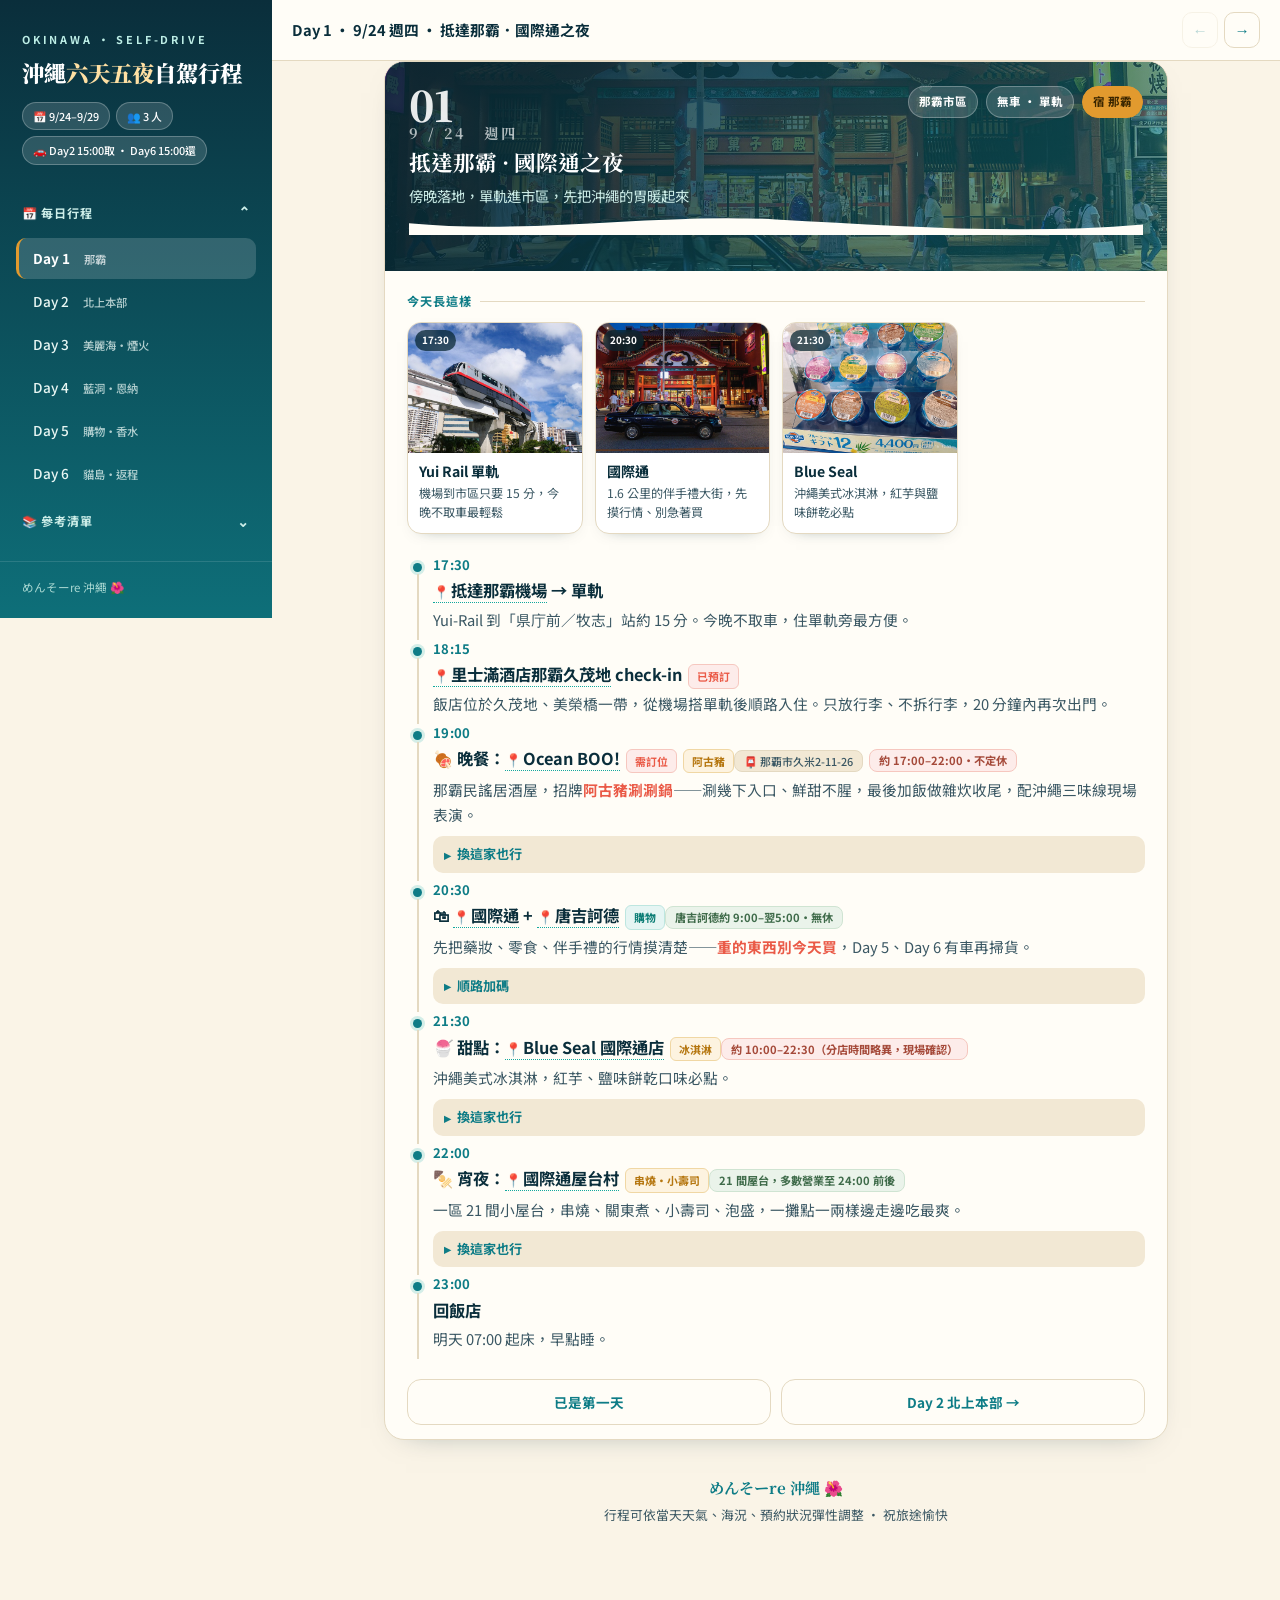
==== commit af15a3db: "減少文字 附上圖片" ====
--- a/index.html
+++ b/index.html
@@ -164,6 +164,82 @@
   .badge.food{background:#fdf3e0;color:#b5760f;border-color:#f0d7a4}
   .badge.play{background:#e5f5f3;color:#0b7d75;border-color:#bde6e0}
 
+  /* ---------- DAY HERO PHOTO ---------- */
+  .day-head{isolation:isolate}
+  .day-hero{position:absolute;inset:0;z-index:0}
+  .day-hero img{width:100%;height:100%;object-fit:cover;display:block}
+  .day-head::after{
+    content:"";position:absolute;inset:0;z-index:1;
+    background:linear-gradient(120deg,rgba(8,38,49,.92) 0%,rgba(10,64,74,.78) 45%,rgba(14,124,134,.55) 100%);
+  }
+  .day-head .row,.day-head .wave2{position:relative;z-index:2}
+  .day-head .shot-credit{
+    position:absolute;right:10px;bottom:30px;z-index:2;
+    font-size:.6rem;color:rgba(255,255,255,.6);letter-spacing:.02em;
+  }
+
+  /* ---------- PHOTO CARDS ---------- */
+  .pcards{
+    display:grid;grid-template-columns:repeat(auto-fill,minmax(150px,1fr));
+    gap:12px;margin:0 0 20px;
+  }
+  .pcards.wide{grid-template-columns:repeat(auto-fill,minmax(200px,1fr))}
+  .pcard{
+    display:flex;flex-direction:column;min-width:0;
+    background:#fff;border:1px solid var(--line);border-radius:14px;overflow:hidden;
+    text-decoration:none;color:inherit;box-shadow:0 6px 16px -14px rgba(10,46,59,.7);
+  }
+  .pcard .ph{position:relative;aspect-ratio:4/3;overflow:hidden;background:var(--sand-2)}
+  .pcard .ph img{width:100%;height:100%;object-fit:cover;display:block;transition:transform .45s ease}
+  .pcard:hover .ph img{transform:scale(1.07)}
+  .pcard .pin{
+    position:absolute;left:7px;top:7px;font-size:.62rem;font-weight:700;
+    background:rgba(8,38,49,.72);color:#fff;padding:2px 7px;border-radius:999px;backdrop-filter:blur(2px);
+  }
+  .pcard:not(a) .ph img{cursor:zoom-in}
+  .pcard .tx{padding:9px 11px 11px}
+  .pcard .tt{font-weight:700;font-size:.88rem;line-height:1.35}
+  .pcard .ds{font-size:.76rem;color:var(--ink-soft);line-height:1.55;margin-top:3px}
+  .pcards-h{
+    font-size:.76rem;font-weight:700;letter-spacing:.08em;color:var(--sea);
+    margin:0 0 10px;display:flex;align-items:center;gap:8px;
+  }
+  .pcards-h::after{content:"";flex:1;height:1px;background:var(--line)}
+
+  /* ---------- INLINE PHOTO ---------- */
+  .shot{margin:11px 0 4px;max-width:430px;border:1px solid var(--line);border-radius:13px;overflow:hidden;background:var(--sand-2)}
+  .shot img{width:100%;display:block;aspect-ratio:16/9;object-fit:cover;cursor:zoom-in}
+  .shot figcaption{font-size:.72rem;color:var(--ink-soft);padding:6px 11px;line-height:1.5}
+  .shot figcaption b{color:var(--ink)}
+
+  /* ---------- COLLAPSIBLE ---------- */
+  details.alt{margin-top:9px;background:var(--sand-2);border-radius:10px;padding:7px 11px}
+  details.alt>summary{
+    cursor:pointer;font-size:.82rem;font-weight:700;color:var(--sea);
+    list-style:none;display:flex;align-items:center;gap:6px;
+  }
+  details.alt>summary::-webkit-details-marker{display:none}
+  details.alt>summary::before{content:"▸";display:inline-block;transition:transform .2s ease;font-size:.8rem}
+  details.alt[open]>summary::before{transform:rotate(90deg)}
+  details.alt .ab{font-size:.88rem;color:var(--ink-soft);margin-top:7px;line-height:1.65}
+
+  /* ---------- LIGHTBOX ---------- */
+  .lb{
+    position:fixed;inset:0;z-index:100;background:rgba(6,18,24,.92);
+    display:none;align-items:center;justify-content:center;padding:22px;cursor:zoom-out;
+  }
+  .lb.show{display:flex}
+  .lb figure{max-width:1000px;width:100%}
+  .lb img{width:100%;max-height:78vh;object-fit:contain;border-radius:10px;display:block}
+  .lb figcaption{color:#dcefec;font-size:.82rem;text-align:center;margin-top:12px;line-height:1.6}
+  .lb figcaption small{display:block;color:#8fb6b3;font-size:.7rem;margin-top:4px}
+
+  /* ---------- CREDITS ---------- */
+  .credits{list-style:none;display:grid;grid-template-columns:repeat(auto-fill,minmax(240px,1fr));gap:9px}
+  .credits li{font-size:.76rem;color:var(--ink-soft);line-height:1.6;border-left:2px solid var(--line);padding-left:9px}
+  .credits li b{color:var(--ink);font-weight:700}
+  .credits a{color:var(--sea)}
+
   /* ---------- PANELS ---------- */
   .panel{display:none}
   .panel.active{display:block;animation:panelIn .25s ease}
@@ -218,7 +294,8 @@
   .lead b{color:var(--coral)}
   .food-grid{display:grid;grid-template-columns:minmax(0,1fr) minmax(0,1fr);gap:20px}
   .fcat{min-width:0}
-  .fcat-h{font-weight:700;color:var(--sea);font-size:.98rem;margin-bottom:9px;padding-bottom:6px;border-bottom:1.5px solid var(--line)}
+  .fcat-h{font-weight:700;color:var(--sea);font-size:.98rem;margin-bottom:9px;padding-bottom:6px;border-bottom:1.5px solid var(--line);display:flex;align-items:center;gap:9px}
+  .fcat-h img{width:44px;height:44px;flex:none;border-radius:11px;object-fit:cover;border:1px solid var(--line);cursor:zoom-in}
   .fcat ul{list-style:none;display:grid;gap:8px}
   .fcat li{font-size:.9rem;line-height:1.5;overflow-wrap:break-word}
   .fcat li b{color:var(--ink)}
@@ -271,6 +348,10 @@
   .way.tr{background:#eef0f6;color:#4a5470;border-color:#ccd2e2}
 
   @media(max-width:640px){
+    .pcards{grid-template-columns:repeat(auto-fill,minmax(132px,1fr));gap:10px}
+    .pcards.wide{grid-template-columns:repeat(auto-fill,minmax(150px,1fr))}
+    .pcard .tt{font-size:.83rem}
+    .pcard .ds{font-size:.72rem}
     .sec{padding:20px 15px}
     th,td{padding:8px 5px}
     .leg-table>table{font-size:.85rem}
@@ -280,7 +361,11 @@
 
   @media print{
     body{background:#fff}
-    .sidebar,.topbar,.overlay,.panel-nav,.menu-btn{display:none!important}
+    .sidebar,.topbar,.overlay,.panel-nav,.menu-btn,.lb{display:none!important}
+    details.alt[open],details.alt{background:none;padding:0}
+    details.alt>summary{color:#000}
+    details.alt .ab{display:block!important}
+    .pcard{break-inside:avoid}
     .shell{display:block}
     .panel{display:block!important}
     .day,.sec{box-shadow:none;break-inside:avoid}
@@ -328,6 +413,7 @@
           <a class="nav-link" href="#reservations" data-target="reservations">📋 預約清單</a>
           <a class="nav-link" href="#budget" data-target="budget">💰 花費估算</a>
           <a class="nav-link" href="#tips" data-target="tips">💡 出發提醒</a>
+          <a class="nav-link" href="#photos" data-target="photos">📷 圖片來源</a>
         </div>
       </div>
     </nav>
@@ -348,6 +434,7 @@
   <!-- DAY 1 -->
   <section class="panel day active" id="d1" data-title="Day 1 · 9/24 週四 · 抵達那霸．國際通之夜">
     <div class="day-head">
+      <div class="day-hero"><img src="images/kokusai-dori.jpg" alt="那霸國際通夜景" loading="lazy"></div>
       <div class="row">
         <div>
           <div class="num">01<small>9 / 24　週四</small></div>
@@ -363,12 +450,27 @@
       <svg class="wave2" viewBox="0 0 1440 40" preserveAspectRatio="none" height="26"><path fill="#fffdf7" d="M0,22 C240,40 480,6 720,16 C960,26 1200,40 1440,24 L1440,40 L0,40 Z"></path></svg>
     </div>
     <div class="body">
+      <div class="pcards-h">今天長這樣</div>
+      <div class="pcards">
+        <a class="pcard" href="https://www.google.com/maps/search/?api=1&amp;query=ゆいレール+県庁前駅" target="_blank" rel="noopener">
+          <div class="ph"><span class="pin">17:30</span><img src="images/yui-rail.jpg" alt="沖繩單軌電車 Yui Rail" loading="lazy"></div>
+          <div class="tx"><div class="tt">Yui Rail 單軌</div><div class="ds">機場到市區只要 15 分，今晚不取車最輕鬆</div></div>
+        </a>
+        <a class="pcard" href="https://www.google.com/maps/search/?api=1&amp;query=国際通り+那覇" target="_blank" rel="noopener">
+          <div class="ph"><span class="pin">20:30</span><img src="images/kokusai-dori.jpg" alt="國際通夜景" loading="lazy"></div>
+          <div class="tx"><div class="tt">國際通</div><div class="ds">1.6 公里的伴手禮大街，先摸行情、別急著買</div></div>
+        </a>
+        <a class="pcard" href="https://www.google.com/maps/search/?api=1&amp;query=ブルーシール+国際通り店" target="_blank" rel="noopener">
+          <div class="ph"><span class="pin">21:30</span><img src="images/blue-seal.jpg" alt="Blue Seal 冰淇淋" loading="lazy"></div>
+          <div class="tx"><div class="tt">Blue Seal</div><div class="ds">沖繩美式冰淇淋，紅芋與鹽味餅乾必點</div></div>
+        </a>
+      </div>
       <div class="stop"><div class="t">17:30</div><div class="n"><a class="ml" href="https://www.google.com/maps/search/?api=1&amp;query=那覇空港" target="_blank" rel="noopener">抵達那霸機場</a> → 單軌</div><div class="d">Yui-Rail 到「県庁前／牧志」站約 15 分。今晚不取車，住單軌旁最方便。</div></div>
       <div class="stop"><div class="t">18:15</div><div class="n"><a class="ml" href="https://maps.app.goo.gl/ijafNfSHq6aonnLs5" target="_blank" rel="noopener">里士滿酒店那霸久茂地</a> check-in<span class="badge">已預訂</span></div><div class="d">飯店位於久茂地、美榮橋一帶，從機場搭單軌後順路入住。只放行李、不拆行李，20 分鐘內再次出門。</div></div>
-      <div class="stop"><div class="t">19:00</div><div class="n">🍖 <b>晚餐</b>：<a class="ml" href="https://www.google.com/maps/search/?api=1&amp;query=あぐー豚しゃぶしゃぶ専門店+オーシャンBoo!+那覇市久米2-11-26" target="_blank" rel="noopener">Ocean BOO!</a><span class="badge">需訂位</span><span class="badge food">阿古豬</span><span class="mc">📮 那覇市久米2-11-26</span><span class="hr warn">約 17:00–22:00・不定休</span></div><div class="d">那霸民謠居酒屋，招牌<b>阿古豬涮涮鍋</b>——涮幾下入口、鮮甜不腥，最後加飯做雜炊收尾，配沖繩三味線現場表演。<br><b>換這家也行：</b><a class="ml" href="https://www.google.com/maps/search/?api=1&amp;query=ゆうなんぎい+那覇" target="_blank" rel="noopener">ゆうなんぎい</a>（鄉土料理老店，17:30–22:30・週日休）／<a class="ml" href="https://www.google.com/maps/search/?api=1&amp;query=郷土料理+波照間+那覇" target="_blank" rel="noopener">波照間</a>（11:00–24:00 無休，人多可直接走進去）／<a class="ml" href="https://www.google.com/maps/search/?api=1&amp;query=ステーキハウス88+辻本店+那覇" target="_blank" rel="noopener">Steak House 88 辻本店</a>（11:00–翌2:00，想第一天就吃牛排）</div></div>
-      <div class="stop"><div class="t">20:30</div><div class="n">🛍 <a class="ml" href="https://www.google.com/maps/search/?api=1&amp;query=国際通り+那覇" target="_blank" rel="noopener">國際通</a> + <a class="ml" href="https://www.google.com/maps/search/?api=1&amp;query=ドン・キホーテ+国際通り店" target="_blank" rel="noopener">唐吉訶德</a><span class="badge play">購物</span><span class="hr">唐吉訶德約 9:00–翌5:00・無休</span></div><div class="d">先把藥妝、零食、伴手禮的行情摸清楚——<b>重的東西別今天買</b>，Day 5、Day 6 有車再掃貨。<br><b>順路加碼：</b><a class="ml" href="https://www.google.com/maps/search/?api=1&amp;query=パレットくもじ+那覇市久茂地1-1-1" target="_blank" rel="noopener">Palette 久茂地</a>（縣廳前站，無印良品，百貨約至 20:30，要趕）／<a class="ml" href="https://www.google.com/maps/search/?api=1&amp;query=那覇OPA+那覇市泉崎1-20-1" target="_blank" rel="noopener">那霸 OPA</a>（旭橋站，10:00–20:00，今天大概來不及）</div></div>
-      <div class="stop"><div class="t">21:30</div><div class="n">🍧 <b>甜點</b>：<a class="ml" href="https://www.google.com/maps/search/?api=1&amp;query=ブルーシール+国際通り店+那覇市牧志1-2-32" target="_blank" rel="noopener">Blue Seal 國際通店</a><span class="badge food">冰淇淋</span><span class="hr warn">約 10:00–22:30（分店時間略異，現場確認）</span></div><div class="d">沖繩美式冰淇淋，紅芋、鹽味餅乾口味必點。<br><b>換這家也行：</b><a class="ml" href="https://www.google.com/maps/search/?api=1&amp;query=富士家+ぜんざい+那覇" target="_blank" rel="noopener">富士家 善哉</a>（沖繩剉冰，約 10:00–19:00 → 今晚太晚，留給 Day 2 中午）／國際通沿路的紅芋塔、雪鹽霜淇淋試吃攤</div></div>
-      <div class="stop"><div class="t">22:00</div><div class="n">🍢 <b>宵夜</b>：<a class="ml" href="https://www.google.com/maps/search/?api=1&amp;query=国際通り屋台村" target="_blank" rel="noopener">國際通屋台村</a><span class="badge food">串燒·小壽司</span><span class="hr">21 間屋台，多數營業至 24:00 前後</span></div><div class="d">一區 21 間小屋台，串燒、關東煮、小壽司、泡盛，一攤點一兩樣邊走邊吃最爽。<br><b>換這家也行：</b><a class="ml" href="https://www.google.com/maps/search/?api=1&amp;query=通堂+らーめん+那覇" target="_blank" rel="noopener">通堂拉麵 小祿本店</a>（濃厚豚骨，約 11:00–翌0:30）／<a class="ml" href="https://www.google.com/maps/search/?api=1&amp;query=Tachinomiya+BAR+那覇市牧志1-2-32" target="_blank" rel="noopener">Tachinomiya Bar</a>（10:00–翌1:00，黑糖咖啡與泡盛）／<a class="ml" href="https://www.google.com/maps/search/?api=1&amp;query=A%26W+牧志" target="_blank" rel="noopener">A&amp;W</a>（多為 24 小時）</div></div>
+      <div class="stop"><div class="t">19:00</div><div class="n">🍖 <b>晚餐</b>：<a class="ml" href="https://www.google.com/maps/search/?api=1&amp;query=あぐー豚しゃぶしゃぶ専門店+オーシャンBoo!+那覇市久米2-11-26" target="_blank" rel="noopener">Ocean BOO!</a><span class="badge">需訂位</span><span class="badge food">阿古豬</span><span class="mc">📮 那覇市久米2-11-26</span><span class="hr warn">約 17:00–22:00・不定休</span></div><div class="d">那霸民謠居酒屋，招牌<b>阿古豬涮涮鍋</b>——涮幾下入口、鮮甜不腥，最後加飯做雜炊收尾，配沖繩三味線現場表演。<details class="alt"><summary>換這家也行</summary><div class="ab"><a class="ml" href="https://www.google.com/maps/search/?api=1&amp;query=ゆうなんぎい+那覇" target="_blank" rel="noopener">ゆうなんぎい</a>（鄉土料理老店，17:30–22:30・週日休）／<a class="ml" href="https://www.google.com/maps/search/?api=1&amp;query=郷土料理+波照間+那覇" target="_blank" rel="noopener">波照間</a>（11:00–24:00 無休，人多可直接走進去）／<a class="ml" href="https://www.google.com/maps/search/?api=1&amp;query=ステーキハウス88+辻本店+那覇" target="_blank" rel="noopener">Steak House 88 辻本店</a>（11:00–翌2:00，想第一天就吃牛排）</div></details></div></div>
+      <div class="stop"><div class="t">20:30</div><div class="n">🛍 <a class="ml" href="https://www.google.com/maps/search/?api=1&amp;query=国際通り+那覇" target="_blank" rel="noopener">國際通</a> + <a class="ml" href="https://www.google.com/maps/search/?api=1&amp;query=ドン・キホーテ+国際通り店" target="_blank" rel="noopener">唐吉訶德</a><span class="badge play">購物</span><span class="hr">唐吉訶德約 9:00–翌5:00・無休</span></div><div class="d">先把藥妝、零食、伴手禮的行情摸清楚——<b>重的東西別今天買</b>，Day 5、Day 6 有車再掃貨。<details class="alt"><summary>順路加碼</summary><div class="ab"><a class="ml" href="https://www.google.com/maps/search/?api=1&amp;query=パレットくもじ+那覇市久茂地1-1-1" target="_blank" rel="noopener">Palette 久茂地</a>（縣廳前站，無印良品，百貨約至 20:30，要趕）／<a class="ml" href="https://www.google.com/maps/search/?api=1&amp;query=那覇OPA+那覇市泉崎1-20-1" target="_blank" rel="noopener">那霸 OPA</a>（旭橋站，10:00–20:00，今天大概來不及）</div></details></div></div>
+      <div class="stop"><div class="t">21:30</div><div class="n">🍧 <b>甜點</b>：<a class="ml" href="https://www.google.com/maps/search/?api=1&amp;query=ブルーシール+国際通り店+那覇市牧志1-2-32" target="_blank" rel="noopener">Blue Seal 國際通店</a><span class="badge food">冰淇淋</span><span class="hr warn">約 10:00–22:30（分店時間略異，現場確認）</span></div><div class="d">沖繩美式冰淇淋，紅芋、鹽味餅乾口味必點。<details class="alt"><summary>換這家也行</summary><div class="ab"><a class="ml" href="https://www.google.com/maps/search/?api=1&amp;query=富士家+ぜんざい+那覇" target="_blank" rel="noopener">富士家 善哉</a>（沖繩剉冰，約 10:00–19:00 → 今晚太晚，留給 Day 2 中午）／國際通沿路的紅芋塔、雪鹽霜淇淋試吃攤</div></details></div></div>
+      <div class="stop"><div class="t">22:00</div><div class="n">🍢 <b>宵夜</b>：<a class="ml" href="https://www.google.com/maps/search/?api=1&amp;query=国際通り屋台村" target="_blank" rel="noopener">國際通屋台村</a><span class="badge food">串燒·小壽司</span><span class="hr">21 間屋台，多數營業至 24:00 前後</span></div><div class="d">一區 21 間小屋台，串燒、關東煮、小壽司、泡盛，一攤點一兩樣邊走邊吃最爽。<details class="alt"><summary>換這家也行</summary><div class="ab"><a class="ml" href="https://www.google.com/maps/search/?api=1&amp;query=通堂+らーめん+那覇" target="_blank" rel="noopener">通堂拉麵 小祿本店</a>（濃厚豚骨，約 11:00–翌0:30）／<a class="ml" href="https://www.google.com/maps/search/?api=1&amp;query=Tachinomiya+BAR+那覇市牧志1-2-32" target="_blank" rel="noopener">Tachinomiya Bar</a>（10:00–翌1:00，黑糖咖啡與泡盛）／<a class="ml" href="https://www.google.com/maps/search/?api=1&amp;query=A%26W+牧志" target="_blank" rel="noopener">A&amp;W</a>（多為 24 小時）</div></details></div></div>
       <div class="stop"><div class="t">23:00</div><div class="n">回飯店</div><div class="d">明天 07:00 起床，早點睡。</div></div>
       <div class="panel-nav"><button class="pnav-btn" type="button" disabled>已是第一天</button><button class="pnav-btn" type="button" data-nav="d2">Day 2 北上本部 →</button></div>
     </div>
@@ -377,6 +479,7 @@
   <!-- DAY 2 -->
   <section class="panel day" id="d2" data-title="Day 2 · 9/25 週五 · 那霸半日．取完車直奔本部">
     <div class="day-head">
+      <div class="day-hero"><img src="images/shurijo.jpg" alt="首里城守禮門" loading="lazy"></div>
       <div class="row">
         <div>
           <div class="num">02<small>9 / 25　週五</small></div>
@@ -393,21 +496,48 @@
       <svg class="wave2" viewBox="0 0 1440 40" preserveAspectRatio="none" height="26"><path fill="#fffdf7" d="M0,22 C240,40 480,6 720,16 C960,26 1200,40 1440,24 L1440,40 L0,40 Z"></path></svg>
     </div>
     <div class="body">
-      <div class="stop"><div class="t">08:00</div><div class="n">🍙 <b>早餐</b>：<a class="ml" href="https://www.google.com/maps/search/?api=1&amp;query=ポーたま+国際通り店+那覇市牧志1-2-1" target="_blank" rel="noopener">豬肉蛋飯糰（ポーたま）</a><span class="badge food">在地早餐</span><span class="mc">📮 那覇市牧志1-2-1</span></div><div class="d">國際通元祖店，沖繩人的經典早餐，約 ¥300，外帶邊走邊吃最省時。<br><b>換這家也行：</b>飯店早餐（最省事）／<a class="ml" href="https://www.google.com/maps/search/?api=1&amp;query=泊いゆまち" target="_blank" rel="noopener">泊いゆまち</a>（漁市場，早上就有超便宜生魚片，約 6:00 起）／街角 A&amp;W 早餐套餐</div></div>
+      <div class="pcards-h">今天長這樣</div>
+      <div class="pcards">
+        <a class="pcard" href="https://www.google.com/maps/search/?api=1&amp;query=首里城公園" target="_blank" rel="noopener">
+          <div class="ph"><span class="pin">08:40</span><img src="images/shurijo.jpg" alt="首里城守禮門" loading="lazy"></div>
+          <div class="tx"><div class="tt">首里城 · 守禮門</div><div class="ds">正殿復建中，但守禮門與城牆照拍</div></div>
+        </a>
+        <a class="pcard" href="https://www.google.com/maps/search/?api=1&amp;query=首里金城町石畳道" target="_blank" rel="noopener">
+          <div class="ph"><span class="pin">09:40</span><img src="images/kinjo-ishidatami.jpg" alt="金城町石疊道" loading="lazy"></div>
+          <div class="tx"><div class="tt">金城町石疊道</div><div class="ds">琉球王朝石板古道，免費、綠蔭、最好拍</div></div>
+        </a>
+        <a class="pcard" href="https://www.google.com/maps/search/?api=1&amp;query=玉陵+那覇" target="_blank" rel="noopener">
+          <div class="ph"><span class="pin">10:20</span><img src="images/tamaudun.jpg" alt="玉陵" loading="lazy"></div>
+          <div class="tx"><div class="tt">玉陵</div><div class="ds">1501 年琉球王室陵墓，世界遺產、人少</div></div>
+        </a>
+        <a class="pcard" href="https://www.google.com/maps/search/?api=1&amp;query=波上宮+那覇" target="_blank" rel="noopener">
+          <div class="ph"><span class="pin">11:10</span><img src="images/naminoue.jpg" alt="波上宮與波之上海灘" loading="lazy"></div>
+          <div class="tx"><div class="tt">波上宮</div><div class="ds">蓋在海蝕崖上的紅色神社，下面就是海灘</div></div>
+        </a>
+        <a class="pcard" href="https://www.google.com/maps/search/?api=1&amp;query=第一牧志公設市場+那覇市松尾2-10-1" target="_blank" rel="noopener">
+          <div class="ph"><span class="pin">12:10</span><img src="images/makishi-market.jpg" alt="第一牧志公設市場" loading="lazy"></div>
+          <div class="tx"><div class="tt">牧志公設市場</div><div class="ds">樓下挑活海鮮，樓上付加工費請店家料理</div></div>
+        </a>
+        <a class="pcard" href="https://www.google.com/maps/search/?api=1&amp;query=瀬底ビーチ+本部町瀬底" target="_blank" rel="noopener">
+          <div class="ph"><span class="pin">17:50</span><img src="images/sesoko.jpg" alt="瀨底島" loading="lazy"></div>
+          <div class="tx"><div class="tt">瀨底海灘夕陽</div><div class="ds">開兩小時車的獎賞，日落約 18:25</div></div>
+        </a>
+      </div>
+      <div class="stop"><div class="t">08:00</div><div class="n">🍙 <b>早餐</b>：<a class="ml" href="https://www.google.com/maps/search/?api=1&amp;query=ポーたま+国際通り店+那覇市牧志1-2-1" target="_blank" rel="noopener">豬肉蛋飯糰（ポーたま）</a><span class="badge food">在地早餐</span><span class="mc">📮 那覇市牧志1-2-1</span></div><div class="d">國際通元祖店，沖繩人的經典早餐，約 ¥300，外帶邊走邊吃最省時。<details class="alt"><summary>換這家也行</summary><div class="ab">飯店早餐（最省事）／<a class="ml" href="https://www.google.com/maps/search/?api=1&amp;query=泊いゆまち" target="_blank" rel="noopener">泊いゆまち</a>（漁市場，早上就有超便宜生魚片，約 6:00 起）／街角 A&amp;W 早餐套餐</div></details></div></div>
       <div class="stop"><div class="t">08:40</div><div class="n"><a class="ml" href="https://www.google.com/maps/search/?api=1&amp;query=首里城公園" target="_blank" rel="noopener">首里城公園</a> + <a class="ml" href="https://www.google.com/maps/search/?api=1&amp;query=首里金城町石畳道" target="_blank" rel="noopener">金城町石疊道</a><span class="badge">一開門就到</span><span class="hr">收費區 8:30–19:00（夏季，售票至18:30）・無休</span></div><div class="d">8:30 一開門就進去，人最少、也最不熱。正殿復建中，守禮門、城牆、園區都開放，工地本身是難得一見的畫面。<br>出來走 5 分鐘接<b>金城町石疊道</b>——琉球王朝時代的石板古道，免費、24 小時、綠蔭很美，是首里最好拍的一段。</div></div>
       <div class="stop"><div class="t">10:20</div><div class="n"><a class="ml" href="https://www.google.com/maps/search/?api=1&amp;query=玉陵+那覇" target="_blank" rel="noopener">玉陵（たまうどぅん）</a><span class="badge">世界遺產</span><span class="hr">9:00–18:00（最終入場17:30）・無休</span></div><div class="d">首里城旁走路 3 分鐘，琉球王室陵墓，1501 年建、也是世界遺產。人少、20–30 分逛完，跟首里城一起收掉最划算。<br><b>不想連看兩個古蹟？</b>直接跳到下一站，多留 40 分鐘給市場和國際通。</div></div>
       <div class="stop"><div class="t">11:10</div><div class="n"><a class="ml" href="https://www.google.com/maps/search/?api=1&amp;query=波上宮+那覇" target="_blank" rel="noopener">波上宮</a> + <a class="ml" href="https://www.google.com/maps/search/?api=1&amp;query=波の上ビーチ" target="_blank" rel="noopener">波之上海灘</a><span class="hr">境內自由參拜（授與所約 9:00–17:00）・海灘 24 小時免費</span></div><div class="d">蓋在海蝕崖上的紅色神社，沖繩總鎮守，下面就是那霸市區唯一的海灘。單軌旭橋站走過去約 15 分，或直接叫計程車（¥800 上下）。<br><b>時間不夠就二選一：</b>波上宮拍照 20 分 → 直接去市場。</div></div>
-      <div class="stop"><div class="t">12:10</div><div class="n">🦐 <b>午餐</b>：<a class="ml" href="https://www.google.com/maps/search/?api=1&amp;query=第一牧志公設市場+那覇市松尾2-10-1" target="_blank" rel="noopener">第一牧志公設市場</a><span class="badge food">代客料理</span><span class="mc">📮 那覇市松尾2-10-1</span><span class="hr">8:00–22:00・每月第4週日休（12月除外）</span></div><div class="d">樓下挑活海鮮（夜光貝、龍蝦、彩色魚），樓上付加工費請店家料理，沖繩觀光的經典體驗。<br><b>換這家也行：</b><a class="ml" href="https://www.google.com/maps/search/?api=1&amp;query=郷土料理+波照間+那覇" target="_blank" rel="noopener">波照間</a>（鄉土料理，11:00–24:00 無休）／<a class="ml" href="https://www.google.com/maps/search/?api=1&amp;query=首里そば" target="_blank" rel="noopener">首里そば</a>（首里城附近，11:30–14:00 賣完為止，改早上吃完首里城直接殺過去）／<a class="ml" href="https://www.google.com/maps/search/?api=1&amp;query=Zooton%27s+那覇" target="_blank" rel="noopener">Zooton's</a>（手作漢堡，11:00–20:00）</div></div>
-      <div class="stop"><div class="t">13:00</div><div class="n">🍧 <b>甜點</b>：<a class="ml" href="https://www.google.com/maps/search/?api=1&amp;query=富士家+ぜんざい+那覇" target="_blank" rel="noopener">富士家 善哉</a><span class="badge food">沖繩剉冰</span><span class="hr">約 10:00–19:00（季節性延長）・無休（元旦除外）</span></div><div class="d">沖繩式善哉＝黑糖煮金時豆上面堆一座刨冰，熱天必吃、¥400 有找。就在國際通旁邊，吃完直接走去單軌站。<br><b>換這家也行：</b>國際通的紅芋塔／雪鹽霜淇淋／<a class="ml" href="https://www.google.com/maps/search/?api=1&amp;query=ブルーシール+国際通り店" target="_blank" rel="noopener">Blue Seal</a></div></div>
+      <div class="stop"><div class="t">12:10</div><div class="n">🦐 <b>午餐</b>：<a class="ml" href="https://www.google.com/maps/search/?api=1&amp;query=第一牧志公設市場+那覇市松尾2-10-1" target="_blank" rel="noopener">第一牧志公設市場</a><span class="badge food">代客料理</span><span class="mc">📮 那覇市松尾2-10-1</span><span class="hr">8:00–22:00・每月第4週日休（12月除外）</span></div><div class="d">樓下挑活海鮮（夜光貝、龍蝦、彩色魚），樓上付加工費請店家料理，沖繩觀光的經典體驗。<details class="alt"><summary>換這家也行</summary><div class="ab"><a class="ml" href="https://www.google.com/maps/search/?api=1&amp;query=郷土料理+波照間+那覇" target="_blank" rel="noopener">波照間</a>（鄉土料理，11:00–24:00 無休）／<a class="ml" href="https://www.google.com/maps/search/?api=1&amp;query=首里そば" target="_blank" rel="noopener">首里そば</a>（首里城附近，11:30–14:00 賣完為止，改早上吃完首里城直接殺過去）／<a class="ml" href="https://www.google.com/maps/search/?api=1&amp;query=Zooton%27s+那覇" target="_blank" rel="noopener">Zooton's</a>（手作漢堡，11:00–20:00）</div></details></div></div>
+      <div class="stop"><div class="t">13:00</div><div class="n">🍧 <b>甜點</b>：<a class="ml" href="https://www.google.com/maps/search/?api=1&amp;query=富士家+ぜんざい+那覇" target="_blank" rel="noopener">富士家 善哉</a><span class="badge food">沖繩剉冰</span><span class="hr">約 10:00–19:00（季節性延長）・無休（元旦除外）</span></div><div class="d">沖繩式善哉＝黑糖煮金時豆上面堆一座刨冰，熱天必吃、¥400 有找。就在國際通旁邊，吃完直接走去單軌站。<details class="alt"><summary>換這家也行</summary><div class="ab">國際通的紅芋塔／雪鹽霜淇淋／<a class="ml" href="https://www.google.com/maps/search/?api=1&amp;query=ブルーシール+国際通り店" target="_blank" rel="noopener">Blue Seal</a></div></details></div></div>
       <div class="stop"><div class="t">13:25</div><div class="n">單軌到 <a class="ml" href="https://www.google.com/maps/search/?api=1&amp;query=那覇空港" target="_blank" rel="noopener">那霸機場</a> 轉 OTS 接駁車<span class="badge">預留 90 分</span></div><div class="d">縣廳前／牧志 → 那覇空港站，單軌約 <b>15 分</b>。出站後走到<b>國內線航廈外的租車接駁區「10-A／10 番」</b>搭 OTS 免費接駁車，<b>約每 20 分一班、車程約 20 分</b>。⚠️ 國際線航廈的租車巴士站施工中無法停靠，一律走國內線這側上車。<br>趕時間或嫌麻煩的話，三人從市區<b>直接叫計程車到豐崎約 25–30 分、¥3,000 上下</b>，分攤下來跟接駁差不多，還省一次轉乘。</div></div>
       <div class="stop"><div class="t">15:00</div><div class="n"><a class="ml" href="https://www.google.com/maps/search/?api=1&amp;query=OTSレンタカー+臨空豊崎営業所+豊見城市豊崎3-37" target="_blank" rel="noopener">OTS 臨空豐崎營業所 取車</a><span class="badge">已預約</span><span class="mc">📮 豊見城市豊崎3-37</span><span class="mc">☎ 098-856-8877</span><span class="hr">營業 08:00–19:00</span></div><div class="d">取還安排：<b>Day 2 15:00 取車 · Day 6 15:00 同店還車</b>（共 96 小時）。取車帶齊 5 樣：駕照正本、日文譯本、護照、預約確認信、主駕駛人信用卡。<br>營業所就在 <b>Ashibinaa Outlet / TOMITON 旁邊</b>——<b>今天完全別逛</b>，還有 100 公里要開，留到 Day 6 還車前再買。<br>⚠️ 手續抓 20–25 分，<b>15:25 一定要上路</b>，這是今天唯一的硬時間點。</div></div>
       <div class="drive">🚗 OTS 豐崎 → 道の駅 許田　約 78 km · 80 分（那覇空港自動車道免費段 → 西原JCT 上沖繩自動車道 → <b>許田IC</b> 下，ETC 約 ¥1,020）<br>這是全程最長的一段，取完車<b>直接上高速、別走 58 號市區</b>，不然會多花 40 分卡在下班車潮裡。</div>
-      <div class="stop"><div class="t">16:50</div><div class="n">🍤 <a class="ml" href="https://www.google.com/maps/search/?api=1&amp;query=道の駅許田+名護市許田17-1" target="_blank" rel="noopener">道の駅 許田</a><span class="badge">買明天的水族館票</span><span class="mc">📮 名護市許田17-1</span><span class="hr">9:00–19:00・無休</span></div><div class="d">下許田IC 後第一個休息站，也是這趟<b>唯一一次「順路買到水族館折扣票」的機會</b>——這裡的窗口賣美麗海入場券，比現場票便宜（大人約省 ¥400／人），明天一開門就能直接進場、不用排售票口。<br>順便上廁所、吃現炸天婦羅與炸雞（沖繩人自己最愛的休息站）、喝現榨果汁。<b>停 20 分就走</b>，別逛到忘記夕陽。</div></div>
+      <div class="stop"><div class="t">16:50</div><div class="n">🍤 <a class="ml" href="https://www.google.com/maps/search/?api=1&amp;query=道の駅許田+名護市許田17-1" target="_blank" rel="noopener">道の駅 許田</a><span class="badge">買明天的水族館票</span><span class="mc">📮 名護市許田17-1</span><span class="hr">9:00–19:00・無休</span></div><div class="d">下許田IC 後第一個休息站，也是這趟<b>唯一一次「順路買到水族館折扣票」的機會</b>——這裡的窗口賣美麗海入場券，比現場票便宜（大人約省 ¥400／人），明天一開門就能直接進場、不用排售票口。<br>順便上廁所、吃現炸天婦羅與炸雞（沖繩人自己最愛的休息站）、喝現榨果汁。<b>停 20 分就走</b>，別逛到忘記夕陽。<figure class="shot"><img src="images/michinoeki-kyoda.jpg" alt="道の駅 許田" loading="lazy" data-cap="道の駅 許田｜下許田IC 後第一個休息站，也是全程唯一順路買到美麗海折扣票的地方"><figcaption><b>道の駅 許田</b>｜這裡的窗口賣美麗海入場券，比現場票便宜約 ¥400／人</figcaption></figure></div></div>
       <div class="drive">🚗 道の駅 許田 → 瀨底海灘　約 28 km · 40 分（58 號北上轉 449 號，過瀨底大橋）</div>
-      <div class="stop"><div class="t">17:50</div><div class="n">🌅 <a class="ml" href="https://www.google.com/maps/search/?api=1&amp;query=瀬底ビーチ+本部町瀬底" target="_blank" rel="noopener">瀨底海灘</a> 看夕陽<span class="badge play">北部第一夕陽</span><span class="hr warn">救生員泳季約 9:00–17:00；沙灘散步不限時</span></div><div class="d">過瀨底大橋就到，沖繩本島數一數二透明的沙灘，<b>正對西邊、9 月下旬日落約 18:25</b>，是北部看夕陽的第一名。開了兩小時車，走進海水裡泡泡腳剛好把疲勞洗掉。這時段救生員已下班，只散步拍照別游泳。<br><b>換這裡也行：</b><a class="ml" href="https://www.google.com/maps/search/?api=1&amp;query=備瀬崎" target="_blank" rel="noopener">備瀨崎</a>（福木林道盡頭的礁岩海岸，看得到伊江島）／<a class="ml" href="https://www.google.com/maps/search/?api=1&amp;query=瀬底大橋" target="_blank" rel="noopener">瀨底大橋</a>橋頭停車看落日<br>⚠️ 若取車或路上延誤到 18:10 還沒到，直接放棄夕陽<b>先去 check-in</b>，明天早上還會再看到海。</div></div>
+      <div class="stop"><div class="t">17:50</div><div class="n">🌅 <a class="ml" href="https://www.google.com/maps/search/?api=1&amp;query=瀬底ビーチ+本部町瀬底" target="_blank" rel="noopener">瀨底海灘</a> 看夕陽<span class="badge play">北部第一夕陽</span><span class="hr warn">救生員泳季約 9:00–17:00；沙灘散步不限時</span></div><div class="d">過瀨底大橋就到，沖繩本島數一數二透明的沙灘，<b>正對西邊、9 月下旬日落約 18:25</b>，是北部看夕陽的第一名。開了兩小時車，走進海水裡泡泡腳剛好把疲勞洗掉。這時段救生員已下班，只散步拍照別游泳。<details class="alt"><summary>換這裡也行</summary><div class="ab"><a class="ml" href="https://www.google.com/maps/search/?api=1&amp;query=備瀬崎" target="_blank" rel="noopener">備瀨崎</a>（福木林道盡頭的礁岩海岸，看得到伊江島）／<a class="ml" href="https://www.google.com/maps/search/?api=1&amp;query=瀬底大橋" target="_blank" rel="noopener">瀨底大橋</a>橋頭停車看落日</div></details><br>⚠️ 若取車或路上延誤到 18:10 還沒到，直接放棄夕陽<b>先去 check-in</b>，明天早上還會再看到海。</div></div>
       <div class="drive">🚗 瀨底海灘 → Churaumi On The Beach Motobu　約 8 km · 15 分</div>
-      <div class="stop"><div class="t">19:00</div><div class="n">🍢 <a class="ml" href="https://maps.app.goo.gl/z4hCzqUshMuYyNzC9" target="_blank" rel="noopener">Churaumi On The Beach Motobu</a> check-in + <b>晚餐</b><span class="badge">已預訂</span></div><div class="d">飯店在本部崎本部海岸，從瀨底回程順路。北部晚上餐廳收得早，若住宿方案不含餐，建議<b>入住前先買晚餐與隔天早餐</b>。<br><b>想外食：</b><a class="ml" href="https://www.google.com/maps/search/?api=1&amp;query=島豚七輪焼+満味+名護市" target="_blank" rel="noopener">島豚七輪燒 満味</a>／<a class="ml" href="https://www.google.com/maps/search/?api=1&amp;query=百年古家+大家+うふや+名護市中山90" target="_blank" rel="noopener">百年古家 大家（うふや）</a>，兩間都建議先訂位。</div></div>
-      <div class="stop"><div class="t">21:00</div><div class="n">🌙 <b>宵夜</b>：超市掃貨帶回房間<span class="badge food">沖繩限定</span></div><div class="d">本部、瀨底晚上非常安靜，<b>沒有夜市也沒有屋台</b>——但這才是買零食最好的時機：<a class="ml" href="https://www.google.com/maps/search/?api=1&amp;query=かねひで+本部" target="_blank" rel="noopener">かねひで</a>／<a class="ml" href="https://www.google.com/maps/search/?api=1&amp;query=サンエー+本部" target="_blank" rel="noopener">San-A</a> 超市（多營業到 22:00–24:00）買 <b>Orion 啤酒、海葡萄、島豆腐、沖繩限定泡麵、紅芋點心</b>，比國際通便宜一大截。<br><b>更懶的版本：</b>沿線的 Lawson／FamilyMart 24 小時，沖繩限定御飯糰、金楚糕、A&amp;W 罐裝麥根沙士。<br>⏰ <b>今晚早點睡</b>，明天 08:20 要卡水族館開門。</div></div>
+      <div class="stop"><div class="t">19:00</div><div class="n">🍢 <a class="ml" href="https://maps.app.goo.gl/z4hCzqUshMuYyNzC9" target="_blank" rel="noopener">Churaumi On The Beach Motobu</a> check-in + <b>晚餐</b><span class="badge">已預訂</span></div><div class="d">飯店在本部崎本部海岸，從瀨底回程順路。北部晚上餐廳收得早，若住宿方案不含餐，建議<b>入住前先買晚餐與隔天早餐</b>。<details class="alt"><summary>想外食</summary><div class="ab"><a class="ml" href="https://www.google.com/maps/search/?api=1&amp;query=島豚七輪焼+満味+名護市" target="_blank" rel="noopener">島豚七輪燒 満味</a>／<a class="ml" href="https://www.google.com/maps/search/?api=1&amp;query=百年古家+大家+うふや+名護市中山90" target="_blank" rel="noopener">百年古家 大家（うふや）</a>，兩間都建議先訂位。</div></details></div></div>
+      <div class="stop"><div class="t">21:00</div><div class="n">🌙 <b>宵夜</b>：超市掃貨帶回房間<span class="badge food">沖繩限定</span></div><div class="d">本部、瀨底晚上非常安靜，<b>沒有夜市也沒有屋台</b>——但這才是買零食最好的時機：<a class="ml" href="https://www.google.com/maps/search/?api=1&amp;query=かねひで+本部" target="_blank" rel="noopener">かねひで</a>／<a class="ml" href="https://www.google.com/maps/search/?api=1&amp;query=サンエー+本部" target="_blank" rel="noopener">San-A</a> 超市（多營業到 22:00–24:00）買 <b>Orion 啤酒、海葡萄、島豆腐、沖繩限定泡麵、紅芋點心</b>，比國際通便宜一大截。<details class="alt"><summary>更懶的版本</summary><div class="ab">沿線的 Lawson／FamilyMart 24 小時，沖繩限定御飯糰、金楚糕、A&amp;W 罐裝麥根沙士。</div></details><br>⏰ <b>今晚早點睡</b>，明天 08:20 要卡水族館開門。</div></div>
       <div class="note"><b>今天的重點只有一件事：把車開到北部。</b>15:25 從豐崎出發、17:50 到瀨底，中間只停一個休息站——やちむんの里與座喜味城改為 Day 3 南下時的備選，殘波岬與萬座毛移到 Day 4 的恩納日，今天硬塞只會兩頭空。<br><b>如果取車延誤或下雨</b>：直接砍掉夕陽，一路開到飯店，19:00 前 check-in 反而更輕鬆；許田休息站也可以縮成 10 分鐘（票一定要買）。</div>
       <div class="panel-nav"><button class="pnav-btn" type="button" data-nav="d1">← Day 1 那霸</button><button class="pnav-btn" type="button" data-nav="d3">Day 3 美麗海·煙火 →</button></div>
     </div>
@@ -416,6 +546,7 @@
   <!-- DAY 3 -->
   <section class="panel day" id="d3" data-title="Day 3 · 9/26 週六 · 美麗海．古宇利島．美國村煙火">
     <div class="day-head">
+      <div class="day-hero"><img src="images/churaumi.jpg" alt="美麗海水族館黑潮之海" loading="lazy"></div>
       <div class="row">
         <div>
           <div class="num">03<small>9 / 26　週六</small></div>
@@ -432,6 +563,29 @@
       <svg class="wave2" viewBox="0 0 1440 40" preserveAspectRatio="none" height="26"><path fill="#fffdf7" d="M0,22 C240,40 480,6 720,16 C960,26 1200,40 1440,24 L1440,40 L0,40 Z"></path></svg>
     </div>
     <div class="body">
+      <div class="pcards-h">今天長這樣</div>
+      <div class="pcards">
+        <a class="pcard" href="https://www.google.com/maps/search/?api=1&amp;query=沖縄美ら海水族館" target="_blank" rel="noopener">
+          <div class="ph"><span class="pin">08:20</span><img src="images/churaumi.jpg" alt="美麗海水族館 黑潮之海" loading="lazy"></div>
+          <div class="tx"><div class="tt">美麗海 · 黑潮之海</div><div class="ds">8:30 一開門先攻鯨鯊，團客 10:30 才進來</div></div>
+        </a>
+        <a class="pcard" href="https://www.google.com/maps/search/?api=1&amp;query=古宇利大橋" target="_blank" rel="noopener">
+          <div class="ph"><span class="pin">11:20</span><img src="images/kouri-bridge.jpg" alt="古宇利大橋" loading="lazy"></div>
+          <div class="tx"><div class="tt">古宇利大橋</div><div class="ds">2 公里跨海大橋，兩側是透明到底的淺灘</div></div>
+        </a>
+        <a class="pcard" href="https://www.google.com/maps/search/?api=1&amp;query=ハートロック+古宇利島" target="_blank" rel="noopener">
+          <div class="ph"><span class="pin">選配</span><img src="images/kouri-rock.jpg" alt="古宇利島心形岩" loading="lazy"></div>
+          <div class="tx"><div class="tt">心形岩</div><div class="ds">要多算停車與步行時間，趕就直接放棄</div></div>
+        </a>
+        <a class="pcard" href="https://www.google.com/maps/search/?api=1&amp;query=美浜アメリカンビレッジ+北谷町" target="_blank" rel="noopener">
+          <div class="ph"><span class="pin">15:30</span><img src="images/american-village.jpg" alt="美國村" loading="lazy"></div>
+          <div class="tx"><div class="tt">美國村（北谷）</div><div class="ds">彩色牆、摩天輪、古著店，停一次車全逛完</div></div>
+        </a>
+        <a class="pcard" href="https://www.google.com/maps/search/?api=1&amp;query=北谷公園サンセットビーチ" target="_blank" rel="noopener">
+          <div class="ph"><span class="pin">18:10</span><img src="images/sunset-beach.jpg" alt="北谷 Sunset Beach" loading="lazy"></div>
+          <div class="tx"><div class="tt">Sunset Beach</div><div class="ds">日落約 18:25，接著 20:00 就是煙火</div></div>
+        </a>
+      </div>
       <div class="stop"><div class="t">07:00</div><div class="n">🥐 <b>早餐</b>：Churaumi On The Beach Motobu</div><div class="d">07:45 前吃完並退房，<b>07:50 準時開車</b>；飯店到水族館需預留約 25–30 分鐘。行李全部裝上車，今晚換住讀谷。</div></div>
       <div class="stop"><div class="t">08:20</div><div class="n"><a class="ml" href="https://www.google.com/maps/search/?api=1&amp;query=沖縄美ら海水族館+北口P7駐車場+本部町石川424" target="_blank" rel="noopener">美麗海水族館</a><span class="badge">票昨天已買</span><span class="mc">🚘 MapCode <b>553 075 797</b></span><span class="hr">8:30–18:30（最終入館17:30）・無休</span></div><div class="d">導航直接鎖定離入口最近的<b>北口 P7 立體停車場</b>。8:30 一開門先攻室內「黑潮之海」看鯨鯊、鬼蝠魟——<b>開館後第一個小時人最少</b>，遊覽車團客大約 10:30 才進來，這是住在旁邊唯一的、也是最大的優勢。<br>想坐水槽旁的 <b>Ocean Blue 咖啡</b>，一開館先去門口機器抽號碼牌（不可預約、限時 40 分）。10:00 / 11:30 有<b>黑潮之海餵食解說</b>，可以卡一場。<br>票昨天在道の駅許田已經買好，直接刷進場、不用排售票口。</div></div>
       <div class="drive">🚗 美麗海水族館 → 古宇利島　約 20 km · 32 分</div>
@@ -455,6 +609,7 @@
   <!-- DAY 4 -->
   <section class="panel day" id="d4" data-title="Day 4 · 9/27 週日 · 讀谷出發．青之洞窟．萬座毛夕陽">
     <div class="day-head">
+      <div class="day-hero"><img src="images/manzamo.jpg" alt="萬座毛象鼻岩" loading="lazy"></div>
       <div class="row">
         <div>
           <div class="num">04<small>9 / 27　週日</small></div>
@@ -471,21 +626,40 @@
       <svg class="wave2" viewBox="0 0 1440 40" preserveAspectRatio="none" height="26"><path fill="#fffdf7" d="M0,22 C240,40 480,6 720,16 C960,26 1200,40 1440,24 L1440,40 L0,40 Z"></path></svg>
     </div>
     <div class="body">
+      <div class="pcards-h">今天長這樣</div>
+      <div class="pcards">
+        <a class="pcard" href="https://www.google.com/maps/search/?api=1&amp;query=琉球村+恩納村字山田1130" target="_blank" rel="noopener">
+          <div class="ph"><span class="pin">13:20</span><img src="images/ryukyu-mura.jpg" alt="琉球村" loading="lazy"></div>
+          <div class="tx"><div class="tt">琉球村</div><div class="ds">百年古民家聚落＋エイサー太鼓，最好砍的一站</div></div>
+        </a>
+        <a class="pcard" href="https://www.google.com/maps/search/?api=1&amp;query=残波岬灯台+読谷村" target="_blank" rel="noopener">
+          <div class="ph"><span class="pin">15:00</span><img src="images/zanpa.jpg" alt="殘波岬燈塔" loading="lazy"></div>
+          <div class="tx"><div class="tt">殘波岬燈塔</div><div class="ds">30 公尺高斷崖連綿 2 公里，登塔 ¥300</div></div>
+        </a>
+        <a class="pcard" href="https://www.google.com/maps/search/?api=1&amp;query=御菓子御殿+恩納店" target="_blank" rel="noopener">
+          <div class="ph"><span class="pin">16:40</span><img src="images/okashi-goten.jpg" alt="御菓子御殿" loading="lazy"></div>
+          <div class="tx"><div class="tt">御菓子御殿</div><div class="ds">現烤熱紅芋塔，跟機場常溫版完全兩回事</div></div>
+        </a>
+        <a class="pcard" href="https://www.google.com/maps/search/?api=1&amp;query=万座毛+恩納村恩納2767" target="_blank" rel="noopener">
+          <div class="ph"><span class="pin">17:45</span><img src="images/manzamo.jpg" alt="萬座毛象鼻岩" loading="lazy"></div>
+          <div class="tx"><div class="tt">萬座毛</div><div class="ds">象鼻岩＋木棧步道，日落約 18:25</div></div>
+        </a>
+      </div>
       <div class="stop"><div class="t">07:30</div><div class="n">🥐 <b>早餐</b>：Yomitan Kukuru Resort</div><div class="d">今天上午下水，<b>吃七分飽就好</b>。連住第二晚，不用退房或搬行李。</div></div>
       <div class="stop"><div class="t">08:30</div><div class="n">🤿 玩水組（2 人）：<a class="ml" href="https://www.google.com/maps/search/?api=1&amp;query=真栄田岬+恩納村真栄田469-1" target="_blank" rel="noopener">青之洞窟浮潛</a> / SUP<span class="badge">選含接送</span><span class="badge play">水上</span><span class="mc">📮 恩納村真栄田469-1</span></div><div class="d">恩納村真榮田岬，全沖繩最知名浮潛點。選<b>早上時段</b>海面平靜、新手好上手；<b>務必挑「含飯店接送」的中文教練行程</b>——潛店到飯店來回接送，租車完全不用動。含裝備、水中拍照，約 2.5 小時。<br>💡 <b>行程改成今天下水其實變安全了</b>：9 月下旬海況一天一個樣，藍洞常因浪大改「船潛」或停辦，排在第 4 天等於多了兩天緩衝——真的取消還能挪到 Day 5 上午補。</div></div>
       <div class="stop"><div class="t">08:30</div><div class="n">🧘 不玩水組（1 人）：留在 Kukuru Resort<span class="badge play">零移動</span></div><div class="d">可在飯店休息，或就近逛相鄰的<a class="ml" href="https://www.google.com/maps/search/?api=1&amp;query=体験王国むら咲むら+読谷村" target="_blank" rel="noopener">體驗王國むら咲むら</a>；不用另外開車。若想陪同，也可三人一起前往真榮田岬，在觀景台與海邊散步。</div></div>
-      <div class="stop"><div class="t">12:00</div><div class="n">🍜 <b>午餐</b>：<a class="ml" href="https://www.google.com/maps/search/?api=1&amp;query=なかむらそば+恩納村瀬良垣1669-1" target="_blank" rel="noopener">なかむらそば</a><span class="badge food">沖繩麵</span><span class="mc">📮 恩納村瀬良垣1669-1</span></div><div class="d">兩組會合，恩納村最有名的沖繩そば，海景座位配軟骨そば。⚠️ 查到營業時間有兩種說法（官網 10:30–16:00，其他資料寫到 17:00），出發前打 098-966-8005 確認比較保險。<br><b>換這家也行：</b><a class="ml" href="https://www.google.com/maps/search/?api=1&amp;query=元祖海ぶどう+恩納" target="_blank" rel="noopener">元祖海葡萄丼</a>（海葡萄鋪滿一整碗，約 11:00–22:00）／<a class="ml" href="https://www.google.com/maps/search/?api=1&amp;query=おんなの駅+なかゆくい市場" target="_blank" rel="noopener">恩納の駅 なかゆくい市場</a>（在地小吃攤集合，約 10:00–19:00，便宜快速）／飯店午餐（浮潛完最省力）</div></div>
+      <div class="stop"><div class="t">12:00</div><div class="n">🍜 <b>午餐</b>：<a class="ml" href="https://www.google.com/maps/search/?api=1&amp;query=なかむらそば+恩納村瀬良垣1669-1" target="_blank" rel="noopener">なかむらそば</a><span class="badge food">沖繩麵</span><span class="mc">📮 恩納村瀬良垣1669-1</span></div><div class="d">兩組會合，恩納村最有名的沖繩そば，海景座位配軟骨そば。⚠️ 查到營業時間有兩種說法（官網 10:30–16:00，其他資料寫到 17:00），出發前打 098-966-8005 確認比較保險。<details class="alt"><summary>換這家也行</summary><div class="ab"><a class="ml" href="https://www.google.com/maps/search/?api=1&amp;query=元祖海ぶどう+恩納" target="_blank" rel="noopener">元祖海葡萄丼</a>（海葡萄鋪滿一整碗，約 11:00–22:00）／<a class="ml" href="https://www.google.com/maps/search/?api=1&amp;query=おんなの駅+なかゆくい市場" target="_blank" rel="noopener">恩納の駅 なかゆくい市場</a>（在地小吃攤集合，約 10:00–19:00，便宜快速）／飯店午餐（浮潛完最省力）</div></details></div></div>
       <div class="drive">🚗 恩納（瀬良垣）→ 琉球村　約 12 km · 20 分（58 號南下）</div>
       <div class="stop"><div class="t">13:20</div><div class="n"><a class="ml" href="https://www.google.com/maps/search/?api=1&amp;query=琉球村+恩納村字山田1130" target="_blank" rel="noopener">琉球村</a><span class="badge play">傳統文化村</span><span class="mc">📮 恩納村字山田1130</span><span class="mc">☎ 098-965-1234</span><span class="hr">9:30–17:00（最終受付 16:00）・年中無休</span></div><div class="d">百年琉球古民家聚落，看<b>エイサー太鼓表演</b>、水牛榨糖、琉裝體驗。大人 ¥2,000，逛 <b>1–1.5 小時</b>剛好。<br>⚠️ 若上午浮潛完已經軟掉，這站是<b>最好砍的一個</b>（要門票又最花時間），砍掉就直接去殘波岬吹風，或乾脆回飯店泡泳池睡到傍晚再出門看夕陽。</div></div>
       <div class="drive">🚗 琉球村 → 殘波岬　約 12 km · 20 分（58 號南下轉讀谷）</div>
-      <div class="stop"><div class="t">15:00</div><div class="n"><a class="ml" href="https://www.google.com/maps/search/?api=1&amp;query=残波岬灯台+読谷村" target="_blank" rel="noopener">殘波岬燈塔</a><span class="badge play">斷崖</span><span class="mc">📮 読谷村字宇座</span><span class="hr">岬角公園全天開放；9 月登塔 平日9:30–16:30／假日9:30–17:30（<b>今天週日到 17:30</b>）</span></div><div class="d">30 公尺高的珊瑚礁斷崖連綿 2 公里，白燈塔配深藍海，是沖繩最有氣勢的岬角。停 <b>50–60 分</b>，登塔 ¥300。網路流傳的 MapCode 各版本不一致，車機直接用地址或電話（098-958-3041 燈台管理處）搜尋比較保險。<br><b>換這裡也行：</b><a class="ml" href="https://www.google.com/maps/search/?api=1&amp;query=Nirai+Beach+読谷村" target="_blank" rel="noopener">Nirai Beach</a>（讀谷白沙灘，躺著就好）／回飯店泳池發呆（浮潛完最誠實的選擇）</div></div>
+      <div class="stop"><div class="t">15:00</div><div class="n"><a class="ml" href="https://www.google.com/maps/search/?api=1&amp;query=残波岬灯台+読谷村" target="_blank" rel="noopener">殘波岬燈塔</a><span class="badge play">斷崖</span><span class="mc">📮 読谷村字宇座</span><span class="hr">岬角公園全天開放；9 月登塔 平日9:30–16:30／假日9:30–17:30（<b>今天週日到 17:30</b>）</span></div><div class="d">30 公尺高的珊瑚礁斷崖連綿 2 公里，白燈塔配深藍海，是沖繩最有氣勢的岬角。停 <b>50–60 分</b>，登塔 ¥300。網路流傳的 MapCode 各版本不一致，車機直接用地址或電話（098-958-3041 燈台管理處）搜尋比較保險。<details class="alt"><summary>換這裡也行</summary><div class="ab"><a class="ml" href="https://www.google.com/maps/search/?api=1&amp;query=Nirai+Beach+読谷村" target="_blank" rel="noopener">Nirai Beach</a>（讀谷白沙灘，躺著就好）／回飯店泳池發呆（浮潛完最誠實的選擇）</div></details></div></div>
       <div class="drive">🚗 殘波岬 → 恩納（瀬良垣）　約 30 km · 40–50 分（傍晚沿 58 號北上）</div>
-      <div class="stop"><div class="t">16:40</div><div class="n">🍠 <b>甜點</b>：<a class="ml" href="https://www.google.com/maps/search/?api=1&amp;query=御菓子御殿+恩納店+恩納村瀬良垣100" target="_blank" rel="noopener">御菓子御殿 恩納店</a><span class="badge food">現烤紅芋塔</span><span class="mc">📮 恩納村瀬良垣100</span><span class="hr warn">約 9:00–18:00（季節略異，出發前再查）</span></div><div class="d">紅芋塔的本家，<b>恩納店可以買到剛出爐的熱紅芋塔</b>——跟機場賣的常溫版完全兩回事。後面就是海，露台可以坐著吃。伴手禮在這裡買比機場輕鬆。<br><b>換這家也行：</b><a class="ml" href="https://www.google.com/maps/search/?api=1&amp;query=おんなの駅+なかゆくい市場" target="_blank" rel="noopener">恩納の駅 なかゆくい市場</a>（現切水果、山田饅頭，約 10:00–19:00）／萬座毛園區內的輕食攤／飯店下午茶</div></div>
+      <div class="stop"><div class="t">16:40</div><div class="n">🍠 <b>甜點</b>：<a class="ml" href="https://www.google.com/maps/search/?api=1&amp;query=御菓子御殿+恩納店+恩納村瀬良垣100" target="_blank" rel="noopener">御菓子御殿 恩納店</a><span class="badge food">現烤紅芋塔</span><span class="mc">📮 恩納村瀬良垣100</span><span class="hr warn">約 9:00–18:00（季節略異，出發前再查）</span></div><div class="d">紅芋塔的本家，<b>恩納店可以買到剛出爐的熱紅芋塔</b>——跟機場賣的常溫版完全兩回事。後面就是海，露台可以坐著吃。伴手禮在這裡買比機場輕鬆。<details class="alt"><summary>換這家也行</summary><div class="ab"><a class="ml" href="https://www.google.com/maps/search/?api=1&amp;query=おんなの駅+なかゆくい市場" target="_blank" rel="noopener">恩納の駅 なかゆくい市場</a>（現切水果、山田饅頭，約 10:00–19:00）／萬座毛園區內的輕食攤／飯店下午茶</div></details></div></div>
       <div class="drive">🚗 御菓子御殿 → 萬座毛　約 4 km · 8 分</div>
       <div class="stop"><div class="t">17:45</div><div class="n">🌅 <a class="ml" href="https://www.google.com/maps/search/?api=1&amp;query=万座毛+恩納村恩納2767" target="_blank" rel="noopener">萬座毛</a> 看夕陽<span class="badge play">象鼻岩</span><span class="mc">📮 恩納村恩納2767</span><span class="hr">3–10月 8:00–20:00・無休（颱風除外）</span></div><div class="d">木棧步道約 30–40 分，9 月下旬日落約 18:25。<b>住宿在讀谷，不在萬座毛旁</b>，看完仍需南下約 45–55 分鐘；不要再安排恩納北部晚餐。</div></div>
       <div class="drive">🚗 萬座毛 → Yomitan Kukuru Resort　約 35 km · 45–55 分</div>
       <div class="stop"><div class="t">19:30</div><div class="n">🐟 回 Kukuru Resort + <b>晚餐</b><span class="badge">不用搬行李</span></div><div class="d">建議預約度假村餐廳，或回讀谷沿線用餐。若怕晚餐太晚，可在萬座毛看夕陽前先於恩納吃早晚餐，或準備可帶回房間的餐點。</div></div>
-      <div class="stop"><div class="t">21:00</div><div class="n">🌙 <b>宵夜</b>：超市掃貨帶回房間<span class="badge food">沖繩限定</span></div><div class="d">恩納沒有夜生活，但這是買零食最好的時機——<a class="ml" href="https://www.google.com/maps/search/?api=1&amp;query=サンエー+恩納" target="_blank" rel="noopener">San-A</a> / <a class="ml" href="https://www.google.com/maps/search/?api=1&amp;query=かねひで+恩納" target="_blank" rel="noopener">かねひで</a> 超市（多營業到 22:00–24:00）買 <b>Orion 啤酒、海葡萄、沖繩限定泡麵、紅芋點心</b>，比國際通便宜一大截。<br><b>更懶的版本：</b>58 號沿線的 Lawson／FamilyMart 24 小時；或飯店 lounge 喝一杯看海。<br>💡 住公寓式飯店的話，<b>今晚把泳衣和毛巾洗一洗烘乾</b>，後面兩晚都在市區用不到洗衣機。</div></div>
+      <div class="stop"><div class="t">21:00</div><div class="n">🌙 <b>宵夜</b>：超市掃貨帶回房間<span class="badge food">沖繩限定</span></div><div class="d">恩納沒有夜生活，但這是買零食最好的時機——<a class="ml" href="https://www.google.com/maps/search/?api=1&amp;query=サンエー+恩納" target="_blank" rel="noopener">San-A</a> / <a class="ml" href="https://www.google.com/maps/search/?api=1&amp;query=かねひで+恩納" target="_blank" rel="noopener">かねひで</a> 超市（多營業到 22:00–24:00）買 <b>Orion 啤酒、海葡萄、沖繩限定泡麵、紅芋點心</b>，比國際通便宜一大截。<details class="alt"><summary>更懶的版本</summary><div class="ab">58 號沿線的 Lawson／FamilyMart 24 小時；或飯店 lounge 喝一杯看海。</div></details><br>💡 住公寓式飯店的話，<b>今晚把泳衣和毛巾洗一洗烘乾</b>，後面兩晚都在市區用不到洗衣機。</div></div>
       <div class="note"><b>住宿改為讀谷後，今天不再是只有 58 km 的超輕鬆版本。</b>萬座毛位於飯店北方，往返會增加車程。<br><b>真的累就這樣走：</b>浮潛 → 讀谷午餐 → 回飯店休息 → 16:45 出門 → 萬座毛夕陽 → 回讀谷晚餐。琉球村與殘波岬都是可砍景點。</div>
       <div class="panel-nav"><button class="pnav-btn" type="button" data-nav="d3">← Day 3 美麗海·煙火</button><button class="pnav-btn" type="button" data-nav="d5">Day 5 購物·香水 →</button></div>
     </div>
@@ -494,6 +668,7 @@
   <!-- DAY 5 -->
   <section class="panel day" id="d5" data-title="Day 5 · 9/28 週一 · 讀谷→中部→那霸．購物香水日">
     <div class="day-head">
+      <div class="day-hero"><img src="images/rycom.jpg" alt="AEON MALL 沖繩來客夢" loading="lazy"></div>
       <div class="row">
         <div>
           <div class="num">05<small>9 / 28　週一</small></div>
@@ -509,21 +684,40 @@
       <svg class="wave2" viewBox="0 0 1440 40" preserveAspectRatio="none" height="26"><path fill="#fffdf7" d="M0,22 C240,40 480,6 720,16 C960,26 1200,40 1440,24 L1440,40 L0,40 Z"></path></svg>
     </div>
     <div class="body">
+      <div class="pcards-h">今天長這樣</div>
+      <div class="pcards">
+        <a class="pcard" href="https://www.google.com/maps/search/?api=1&amp;query=ブセナ海中公園+名護市喜瀬1744-1" target="_blank" rel="noopener">
+          <div class="ph"><span class="pin">09:00</span><img src="images/busena.jpg" alt="部瀨名海中展望塔" loading="lazy"></div>
+          <div class="tx"><div class="tt">部瀨名海中展望塔</div><div class="ds">走下 24 階到海面下 5 公尺，不濕身看熱帶魚</div></div>
+        </a>
+        <a class="pcard" href="https://www.google.com/maps/search/?api=1&amp;query=イオンモール沖縄ライカム" target="_blank" rel="noopener">
+          <div class="ph"><span class="pin">11:20</span><img src="images/rycom.jpg" alt="AEON MALL 沖繩來客夢" loading="lazy"></div>
+          <div class="tx"><div class="tt">AEON 來客夢</div><div class="ds">全沖繩最大商場，200+ 店，留 3 小時</div></div>
+        </a>
+        <a class="pcard" href="https://www.google.com/maps/search/?api=1&amp;query=ブルーシール+牧港本店" target="_blank" rel="noopener">
+          <div class="ph"><span class="pin">16:15</span><img src="images/blue-seal.jpg" alt="Blue Seal 冰淇淋" loading="lazy"></div>
+          <div class="tx"><div class="tt">Blue Seal 牧港本店</div><div class="ds">1948 年創業的本店，口味最齊</div></div>
+        </a>
+        <a class="pcard" href="https://www.google.com/maps/search/?api=1&amp;query=栄町市場+那覇市安里" target="_blank" rel="noopener">
+          <div class="ph"><span class="pin">21:00</span><img src="images/sakaemachi.jpg" alt="榮町市場" loading="lazy"></div>
+          <div class="tx"><div class="tt">榮町市場</div><div class="ds">白天是老市場，晚上整條巷子變居酒屋街</div></div>
+        </a>
+      </div>
       <div class="stop"><div class="t">07:00</div><div class="n">🥐 <b>早餐</b>：飯店早餐</div><div class="d">今天是購物日，體力要留著。</div></div>
       <div class="stop"><div class="t">07:45</div><div class="n">Kukuru Resort 退房，往北前往部瀨名</div><div class="d">住宿在讀谷，比原訂恩納飯店更南；若保留部瀨名，今天必須提早約 35 分鐘出發。</div></div>
       <div class="drive">🚗 讀谷 → 部瀨名（名護喜瀬）　約 55 km · 65–75 分（依導航接石川 IC 北上）</div>
-      <div class="stop"><div class="t">09:00</div><div class="n"><a class="ml" href="https://www.google.com/maps/search/?api=1&amp;query=ブセナ海中公園+名護市喜瀬1744-1" target="_blank" rel="noopener">部瀨名海中公園</a><span class="badge play">不濕身看海底</span><span class="mc">📮 名護市喜瀬1744-1</span><span class="hr">4–10月 9:00–17:30・無休</span></div><div class="d">前天在水族館隔著玻璃看、昨天下水親眼看，今天用第三種方式收尾：<b>海中展望塔</b>（走下 24 階到海面下 5 公尺，360 度看熱帶魚）＋<b>玻璃底遊覽船</b>（20 分，看珊瑚礁）。一開門就到人最少，兩個一起約 ¥2,100、留 60–75 分。<b>昨天沒下水的那位，這是他的補償場。</b><br>💡 部瀨名就在許田IC 旁邊，逛完直接上高速南下，這 18 km 的「回頭路」其實只多花 20 分鐘。<br><b>不想繞就直接南下：</b>從恩納走高速到 Rycom 約 40 km · 55 分，可以 10:15 就開始逛商場，多出的 1.5 小時全部留給購物。<br><b>換這裡也行：</b><a class="ml" href="https://www.google.com/maps/search/?api=1&amp;query=オリオンハッピーパーク+名護" target="_blank" rel="noopener">Orion Happy Park</a>（名護啤酒工廠見學＋試飲，約 9:30–16:30，<b>需事先預約</b>；開車的人不能喝）</div></div>
+      <div class="stop"><div class="t">09:00</div><div class="n"><a class="ml" href="https://www.google.com/maps/search/?api=1&amp;query=ブセナ海中公園+名護市喜瀬1744-1" target="_blank" rel="noopener">部瀨名海中公園</a><span class="badge play">不濕身看海底</span><span class="mc">📮 名護市喜瀬1744-1</span><span class="hr">4–10月 9:00–17:30・無休</span></div><div class="d">前天在水族館隔著玻璃看、昨天下水親眼看，今天用第三種方式收尾：<b>海中展望塔</b>（走下 24 階到海面下 5 公尺，360 度看熱帶魚）＋<b>玻璃底遊覽船</b>（20 分，看珊瑚礁）。一開門就到人最少，兩個一起約 ¥2,100、留 60–75 分。<b>昨天沒下水的那位，這是他的補償場。</b><br>💡 部瀨名就在許田IC 旁邊，逛完直接上高速南下，這 18 km 的「回頭路」其實只多花 20 分鐘。<br><b>不想繞就直接南下：</b>從恩納走高速到 Rycom 約 40 km · 55 分，可以 10:15 就開始逛商場，多出的 1.5 小時全部留給購物。<details class="alt"><summary>換這裡也行</summary><div class="ab"><a class="ml" href="https://www.google.com/maps/search/?api=1&amp;query=オリオンハッピーパーク+名護" target="_blank" rel="noopener">Orion Happy Park</a>（名護啤酒工廠見學＋試飲，約 9:30–16:30，<b>需事先預約</b>；開車的人不能喝）</div></details></div></div>
       <div class="drive">🚗 部瀨名 → 北中城　約 45 km · 60 分（許田IC 上沖繩自動車道 → 北中城IC，ETC ¥830）</div>
-      <div class="stop"><div class="t">11:20</div><div class="n">🍱 <b>午餐 + 購物</b>：<a class="ml" href="https://www.google.com/maps/search/?api=1&amp;query=イオンモール沖縄ライカム+北中城村字ライカム1" target="_blank" rel="noopener">永旺來客夢 AEON Rycom</a><span class="badge food">館內 60 餐廳</span><span class="badge play">最大商場</span><span class="mc">🚘 MapCode <b>33 530 406*45</b></span><span class="hr">專門店 10:00–22:00・年中無休</span></div><div class="d">全沖繩最大商場，200+ 店鋪、免費停車，<b>留 3 小時</b>：藥妝、UNIQLO/GU、無印、電器、超市伴手禮一次補齊，午餐在館內 60 間餐廳解決（美食街最快）。<br><b>吃膩商場美食街？</b>Rycom 一樓有壽司、和牛燒肉、沖繩そば專門店；不想在裡面吃就開 10 分鐘到<a class="ml" href="https://www.google.com/maps/search/?api=1&amp;query=キングタコス+金武" target="_blank" rel="noopener">中部的塔可飯店</a>。</div></div>
+      <div class="stop"><div class="t">11:20</div><div class="n">🍱 <b>午餐 + 購物</b>：<a class="ml" href="https://www.google.com/maps/search/?api=1&amp;query=イオンモール沖縄ライカム+北中城村字ライカム1" target="_blank" rel="noopener">永旺來客夢 AEON Rycom</a><span class="badge food">館內 60 餐廳</span><span class="badge play">最大商場</span><span class="mc">🚘 MapCode <b>33 530 406*45</b></span><span class="hr">專門店 10:00–22:00・年中無休</span></div><div class="d">全沖繩最大商場，200+ 店鋪、免費停車，<b>留 3 小時</b>：藥妝、UNIQLO/GU、無印、電器、超市伴手禮一次補齊，午餐在館內 60 間餐廳解決（美食街最快）。<details class="alt"><summary>吃膩商場美食街？</summary><div class="ab">Rycom 一樓有壽司、和牛燒肉、沖繩そば專門店；不想在裡面吃就開 10 分鐘到<a class="ml" href="https://www.google.com/maps/search/?api=1&amp;query=キングタコス+金武" target="_blank" rel="noopener">中部的塔可飯店</a>。</div></details></div></div>
       <div class="drive">🚗 北中城 → 港川（浦添）　約 13 km · 25 分</div>
-      <div class="stop"><div class="t">15:00</div><div class="n"><a class="ml" href="https://www.google.com/maps/search/?api=1&amp;query=港川外人住宅+浦添市港川2丁目" target="_blank" rel="noopener">港川外人住宅區</a><span class="badge play">調香體驗</span></div><div class="d"><a class="ml" href="https://www.google.com/maps/search/?api=1&amp;query=THE+FLAVOR+DESIGN+STORE+OKINAWA+港川ステイツサイドタウン19" target="_blank" rel="noopener"><b>The Flavor Design 調香</b></a>：試香 → 選比例 → 定色封瓶，做一瓶專屬香水約 30 分（可線上預約）。<span class="mc">📮 港川ステイツサイドタウン #19</span><br>美軍舊宿舍改造的白色平房群，每間都是選物店或咖啡廳，巷弄超好拍。<br><b>順路加碼：</b><a class="ml" href="https://www.google.com/maps/search/?api=1&amp;query=oHacorte+港川本店+浦添市港川2-17-1" target="_blank" rel="noopener">oHacorté 水果塔</a>（招牌店，港川本店）／<a class="ml" href="https://www.google.com/maps/search/?api=1&amp;query=ippe+coppe+浦添市port川2-16-1" target="_blank" rel="noopener">ippe coppe</a>（人氣天然酵母吐司，常提早賣完）</div></div>
-      <div class="stop"><div class="t">16:15</div><div class="n">🍦 <b>甜點</b>：<a class="ml" href="https://www.google.com/maps/search/?api=1&amp;query=ブルーシール+牧港本店+浦添市牧港5-5-6" target="_blank" rel="noopener">Blue Seal 牧港本店</a><span class="badge food">1948 老店</span><span class="mc">📮 浦添市牧港5-5-6</span><span class="hr">10:00–22:00・無休</span></div><div class="d">Blue Seal 的<b>本店</b>，50 年代美式復古裝潢，冰淇淋口味最齊（紅芋、鹽味餅乾、扶桑花雪酪）。就在港川旁邊。<br><b>換這家也行：</b>oHacorté 的水果塔（港川店內）／PARCO CITY 內的甜點櫃</div></div>
+      <div class="stop"><div class="t">15:00</div><div class="n"><a class="ml" href="https://www.google.com/maps/search/?api=1&amp;query=港川外人住宅+浦添市港川2丁目" target="_blank" rel="noopener">港川外人住宅區</a><span class="badge play">調香體驗</span></div><div class="d"><a class="ml" href="https://www.google.com/maps/search/?api=1&amp;query=THE+FLAVOR+DESIGN+STORE+OKINAWA+港川ステイツサイドタウン19" target="_blank" rel="noopener"><b>The Flavor Design 調香</b></a>：試香 → 選比例 → 定色封瓶，做一瓶專屬香水約 30 分（可線上預約）。<span class="mc">📮 港川ステイツサイドタウン #19</span><br>美軍舊宿舍改造的白色平房群，每間都是選物店或咖啡廳，巷弄超好拍。<details class="alt"><summary>順路加碼</summary><div class="ab"><a class="ml" href="https://www.google.com/maps/search/?api=1&amp;query=oHacorte+港川本店+浦添市港川2-17-1" target="_blank" rel="noopener">oHacorté 水果塔</a>（招牌店，港川本店）／<a class="ml" href="https://www.google.com/maps/search/?api=1&amp;query=ippe+coppe+浦添市port川2-16-1" target="_blank" rel="noopener">ippe coppe</a>（人氣天然酵母吐司，常提早賣完）</div></details></div></div>
+      <div class="stop"><div class="t">16:15</div><div class="n">🍦 <b>甜點</b>：<a class="ml" href="https://www.google.com/maps/search/?api=1&amp;query=ブルーシール+牧港本店+浦添市牧港5-5-6" target="_blank" rel="noopener">Blue Seal 牧港本店</a><span class="badge food">1948 老店</span><span class="mc">📮 浦添市牧港5-5-6</span><span class="hr">10:00–22:00・無休</span></div><div class="d">Blue Seal 的<b>本店</b>，50 年代美式復古裝潢，冰淇淋口味最齊（紅芋、鹽味餅乾、扶桑花雪酪）。就在港川旁邊。<details class="alt"><summary>換這家也行</summary><div class="ab">oHacorté 的水果塔（港川店內）／PARCO CITY 內的甜點櫃</div></details></div></div>
       <div class="drive">🚗 港川 → 浦添西海岸　約 5 km · 12 分</div>
       <div class="stop"><div class="t">16:50</div><div class="n"><a class="ml" href="https://www.google.com/maps/search/?api=1&amp;query=サンエー浦添西海岸パルコシティ+浦添市西洲3-1-1" target="_blank" rel="noopener">San-A 浦添西海岸 PARCO CITY</a><span class="badge play">大型商場</span><span class="mc">📮 浦添市西洲3-1-1</span><span class="hr">商場 10:00–22:00・超市至 23:00・無休</span></div><div class="d">2019 開幕、沖繩最新的大型商場，250 間店、免費停車。跟港川只隔 5 分鐘車程，調香做完順路殺過來。<b>藥妝、UNIQLO/GU、無印、電器、超市伴手禮</b>一次收——這裡也是最後一次能大量補貨的機會（Day 6 只剩豐崎 Outlet 那一小時）。</div></div>
       <div class="drive">🚗 浦添西海岸 → 那霸　約 8 km · 18 分</div>
       <div class="stop"><div class="t">18:15</div><div class="n"><a class="ml" href="https://maps.app.goo.gl/LsJRQF2ui4uekVDx7" target="_blank" rel="noopener">La’gent Hotel Okinawa Naha Kokusai-dori</a> check-in<span class="badge">已預訂</span></div><div class="d">飯店在國際通／久茂地一帶，從 PARCO CITY 進那霸後順路先放行李。入住前先確認飯店停車場入口、費用與滿車時的合作停車場。</div></div>
-      <div class="stop"><div class="t">19:00</div><div class="n">🥩 <b>晚餐</b>：<a class="ml" href="https://www.google.com/maps/search/?api=1&amp;query=琉球の牛+那覇市松尾1-1-1" target="_blank" rel="noopener">琉球的牛</a><span class="badge">需訂位</span><span class="badge food">A5 石垣牛</span><span class="mc">📮 那覇市松尾1-1-1</span><span class="hr">16:30–23:00・無休</span></div><div class="d">炭火燒 A5 級石垣牛，全程的慶祝餐。僅晚餐時段、<b>務必官網提前訂位</b>。<br><b>訂不到的話：</b><a class="ml" href="https://www.google.com/maps/search/?api=1&amp;query=ジャッキーステーキハウス+那覇" target="_blank" rel="noopener">Jack's Steak House</a>（1953 老字號牛排，11:00–22:30・週三休）／<a class="ml" href="https://www.google.com/maps/search/?api=1&amp;query=やっぱりステーキ+松山+那覇" target="_blank" rel="noopener">やっぱりステーキ</a>（¥1,000 有找的平價牛排，約 11:00–翌5:00）／<a class="ml" href="https://www.google.com/maps/search/?api=1&amp;query=ゆうなんぎい+那覇" target="_blank" rel="noopener">ゆうなんぎい</a>（鄉土料理，週日休）</div></div>
-      <div class="stop"><div class="t">21:00</div><div class="n">🍶 <b>宵夜</b>：<a class="ml" href="https://www.google.com/maps/search/?api=1&amp;query=栄町市場+那覇市安里" target="_blank" rel="noopener">榮町市場</a> 深夜屋台街<span class="badge food">在地感最強</span><span class="hr warn">白天是市場，晚上變居酒屋街，各店約 18:00 後陸續開到深夜</span></div><div class="d">單軌安里站旁，白天是老市場、晚上整條巷子變成居酒屋與立飲屋，<b>觀光客少、在地人多</b>，是那霸最有味道的夜晚去處。串燒、關東煮、泡盛，一攤喝一杯換下一攤。<br><b>換這裡也行：</b><a class="ml" href="https://www.google.com/maps/search/?api=1&amp;query=国際通り屋台村" target="_blank" rel="noopener">國際通屋台村</a>（走路可到，最方便）／<a class="ml" href="https://www.google.com/maps/search/?api=1&amp;query=通堂+らーめん+那覇" target="_blank" rel="noopener">通堂拉麵</a>（約至翌 0:30）／<a class="ml" href="https://www.google.com/maps/search/?api=1&amp;query=ドン・キホーテ+国際通り店" target="_blank" rel="noopener">唐吉訶德</a>（開到翌 5:00，最後補貨）</div></div>
+      <div class="stop"><div class="t">19:00</div><div class="n">🥩 <b>晚餐</b>：<a class="ml" href="https://www.google.com/maps/search/?api=1&amp;query=琉球の牛+那覇市松尾1-1-1" target="_blank" rel="noopener">琉球的牛</a><span class="badge">需訂位</span><span class="badge food">A5 石垣牛</span><span class="mc">📮 那覇市松尾1-1-1</span><span class="hr">16:30–23:00・無休</span></div><div class="d">炭火燒 A5 級石垣牛，全程的慶祝餐。僅晚餐時段、<b>務必官網提前訂位</b>。<details class="alt"><summary>訂不到的話</summary><div class="ab"><a class="ml" href="https://www.google.com/maps/search/?api=1&amp;query=ジャッキーステーキハウス+那覇" target="_blank" rel="noopener">Jack's Steak House</a>（1953 老字號牛排，11:00–22:30・週三休）／<a class="ml" href="https://www.google.com/maps/search/?api=1&amp;query=やっぱりステーキ+松山+那覇" target="_blank" rel="noopener">やっぱりステーキ</a>（¥1,000 有找的平價牛排，約 11:00–翌5:00）／<a class="ml" href="https://www.google.com/maps/search/?api=1&amp;query=ゆうなんぎい+那覇" target="_blank" rel="noopener">ゆうなんぎい</a>（鄉土料理，週日休）</div></details></div></div>
+      <div class="stop"><div class="t">21:00</div><div class="n">🍶 <b>宵夜</b>：<a class="ml" href="https://www.google.com/maps/search/?api=1&amp;query=栄町市場+那覇市安里" target="_blank" rel="noopener">榮町市場</a> 深夜屋台街<span class="badge food">在地感最強</span><span class="hr warn">白天是市場，晚上變居酒屋街，各店約 18:00 後陸續開到深夜</span></div><div class="d">單軌安里站旁，白天是老市場、晚上整條巷子變成居酒屋與立飲屋，<b>觀光客少、在地人多</b>，是那霸最有味道的夜晚去處。串燒、關東煮、泡盛，一攤喝一杯換下一攤。<details class="alt"><summary>換這裡也行</summary><div class="ab"><a class="ml" href="https://www.google.com/maps/search/?api=1&amp;query=国際通り屋台村" target="_blank" rel="noopener">國際通屋台村</a>（走路可到，最方便）／<a class="ml" href="https://www.google.com/maps/search/?api=1&amp;query=通堂+らーめん+那覇" target="_blank" rel="noopener">通堂拉麵</a>（約至翌 0:30）／<a class="ml" href="https://www.google.com/maps/search/?api=1&amp;query=ドン・キホーテ+国際通り店" target="_blank" rel="noopener">唐吉訶德</a>（開到翌 5:00，最後補貨）</div></details></div></div>
       <div class="stop"><div class="t">22:30</div><div class="n">回飯店，整理行李</div><div class="d">明天是最後一天且時間緊，<b>今晚就把行李打包好</b>，隔天只要拎了就走。</div></div>
       <div class="panel-nav"><button class="pnav-btn" type="button" data-nav="d4">← Day 4 藍洞·恩納</button><button class="pnav-btn" type="button" data-nav="d6">Day 6 貓島·返程 →</button></div>
     </div>
@@ -532,6 +726,7 @@
   <!-- DAY 6 -->
   <section class="panel day" id="d6" data-title="Day 6 · 9/29 週二 · 南城市貓島．洞穴咖啡．返程">
     <div class="day-head">
+      <div class="day-hero"><img src="images/nirai-kanai.jpg" alt="南城市二ライカナイ橋" loading="lazy"></div>
       <div class="row">
         <div>
           <div class="num">06<small>9 / 29　週二</small></div>
@@ -549,6 +744,33 @@
       <svg class="wave2" viewBox="0 0 1440 40" preserveAspectRatio="none" height="26"><path fill="#fffdf7" d="M0,22 C240,40 480,6 720,16 C960,26 1200,40 1440,24 L1440,40 L0,40 Z"></path></svg>
     </div>
     <div class="body">
+      <div class="pcards-h">今天長這樣</div>
+      <div class="pcards">
+        <a class="pcard" href="https://www.google.com/maps/search/?api=1&amp;query=ニライカナイ橋+南城市知念" target="_blank" rel="noopener">
+          <div class="ph"><span class="pin">08:00</span><img src="images/nirai-kanai.jpg" alt="二ライカナイ橋" loading="lazy"></div>
+          <div class="tx"><div class="tt">二ライカナイ橋</div><div class="ds">從山上盤旋下海的高架公路，免費 24h</div></div>
+        </a>
+        <a class="pcard" href="https://www.google.com/maps/search/?api=1&amp;query=知念岬公園+南城市知念久手堅" target="_blank" rel="noopener">
+          <div class="ph"><span class="pin">08:25</span><img src="images/chinen-misaki.jpg" alt="知念岬公園" loading="lazy"></div>
+          <div class="tx"><div class="tt">知念岬公園</div><div class="ds">三面環海的草地岬角，完全免費幾乎沒人</div></div>
+        </a>
+        <a class="pcard" href="https://www.google.com/maps/search/?api=1&amp;query=斎場御嶽+南城市知念久手堅539" target="_blank" rel="noopener">
+          <div class="ph"><span class="pin">09:00</span><img src="images/sefa-utaki.jpg" alt="齋場御嶽" loading="lazy"></div>
+          <div class="tx"><div class="tt">齋場御嶽</div><div class="ds">琉球王國最高聖地，三庫理巨岩望久高島</div></div>
+        </a>
+        <a class="pcard" href="https://www.google.com/maps/search/?api=1&amp;query=ガンガラーの谷+南城市玉城字前川202" target="_blank" rel="noopener">
+          <div class="ph"><span class="pin">10:00</span><img src="images/gangala.jpg" alt="Gangala 之谷洞穴咖啡" loading="lazy"></div>
+          <div class="tx"><div class="tt">Gangala 之谷</div><div class="ds">數十萬年鐘乳石洞裡喝 35 咖啡，需預約</div></div>
+        </a>
+        <a class="pcard" href="https://www.google.com/maps/search/?api=1&amp;query=奥武島+南城市玉城字奥武" target="_blank" rel="noopener">
+          <div class="ph"><span class="pin">11:40</span><img src="images/oujima.jpg" alt="奧武島與奧武橋" loading="lazy"></div>
+          <div class="tx"><div class="tt">奧武島（貓島）</div><div class="ds">一橋相連的小漁村，現炸天婦羅 ¥100 一顆</div></div>
+        </a>
+        <a class="pcard" href="https://www.google.com/maps/search/?api=1&amp;query=瀬長島ウミカジテラス" target="_blank" rel="noopener">
+          <div class="ph"><span class="pin">13:05</span><img src="images/senagajima.jpg" alt="瀨長島 Umikaji Terrace" loading="lazy"></div>
+          <div class="tx"><div class="tt">瀨長島 Umikaji</div><div class="ds">白色階梯商圈，正下方就是機場跑道</div></div>
+        </a>
+      </div>
       <div class="stop"><div class="t">07:00</div><div class="n">🍙 <b>早餐</b>：La’gent Hotel or <a class="ml" href="https://www.google.com/maps/search/?api=1&amp;query=ポーたま+国際通り店" target="_blank" rel="noopener">ポーたま</a> 外帶</div><div class="d">今天最趕，早餐直接帶上車吃。</div></div>
       <div class="stop"><div class="t">07:15</div><div class="n">La’gent Hotel 退房出發</div><div class="d">行李昨晚已打包並直接放上車，避免在市區耽擱。</div></div>
       <div class="drive">🚗 那霸 → 南城（知念）　約 28 km · 45 分（331 號，一般道路，這一帶沒有高速）</div>
@@ -558,11 +780,11 @@
       <div class="drive">🚗 齋場御嶽 → Gangala 之谷　約 11 km · 20 分</div>
       <div class="stop"><div class="t">10:00</div><div class="n"><a class="ml" href="https://www.google.com/maps/search/?api=1&amp;query=ガンガラーの谷+南城市玉城字前川202" target="_blank" rel="noopener">Gangala 之谷</a> · 洞穴咖啡<span class="badge">需預約導覽</span><span class="mc">📮 南城市玉城字前川202</span></div><div class="d">數十萬年鐘乳石洞裡喝「35 咖啡」。<b>Cave Café 現多只開放給參加山谷導覽者</b>，導覽約 80 分、需於官網 gangala.com 先預約場次（建議 10:00 場）。對面即玉泉洞可當備案。</div></div>
       <div class="drive">🚗 Gangala 之谷 → 奧武島　約 5 km · 12 分</div>
-      <div class="stop"><div class="t">11:40</div><div class="n">🐟 <b>午餐</b>：<a class="ml" href="https://www.google.com/maps/search/?api=1&amp;query=奥武島+南城市玉城字奥武" target="_blank" rel="noopener">奧武島（貓島）</a> 現炸天婦羅<span class="badge food">¥100 一顆</span><span class="mc">📮 南城市玉城字奥武</span><span class="hr warn">島上天婦羅店約 10:00–18:00（各店不同、常有臨時休），出發前查一下</span></div><div class="d">一座橋接的小漁村島，環一圈只要 15 分。名物是<b>現炸天婦羅</b>——魚、花枝、海苔、紫芋，一顆 ¥100 左右，站在海邊配海風吃最對味。島上到處是曬太陽的貓。<br>兩間老店：<a class="ml" href="https://www.google.com/maps/search/?api=1&amp;query=中本鮮魚てんぷら店+南城市玉城奥武9" target="_blank" rel="noopener">中本鮮魚てんぷら店</a>（最有名，常排隊）／<a class="ml" href="https://www.google.com/maps/search/?api=1&amp;query=大城てんぷら店+南城市玉城奥武" target="_blank" rel="noopener">大城てんぷら店</a>（人少、當地人愛）<br><b>不想吃炸物？</b><a class="ml" href="https://www.google.com/maps/search/?api=1&amp;query=いまいゆ市場+奥武島" target="_blank" rel="noopener">いまいゆ市場</a>（島上漁協直營，生魚片超便宜）／撐到瀨長島吃鬆餅當正餐</div></div>
+      <div class="stop"><div class="t">11:40</div><div class="n">🐟 <b>午餐</b>：<a class="ml" href="https://www.google.com/maps/search/?api=1&amp;query=奥武島+南城市玉城字奥武" target="_blank" rel="noopener">奧武島（貓島）</a> 現炸天婦羅<span class="badge food">¥100 一顆</span><span class="mc">📮 南城市玉城字奥武</span><span class="hr warn">島上天婦羅店約 10:00–18:00（各店不同、常有臨時休），出發前查一下</span></div><div class="d">一座橋接的小漁村島，環一圈只要 15 分。名物是<b>現炸天婦羅</b>——魚、花枝、海苔、紫芋，一顆 ¥100 左右，站在海邊配海風吃最對味。島上到處是曬太陽的貓。<br>兩間老店：<a class="ml" href="https://www.google.com/maps/search/?api=1&amp;query=中本鮮魚てんぷら店+南城市玉城奥武9" target="_blank" rel="noopener">中本鮮魚てんぷら店</a>（最有名，常排隊）／<a class="ml" href="https://www.google.com/maps/search/?api=1&amp;query=大城てんぷら店+南城市玉城奥武" target="_blank" rel="noopener">大城てんぷら店</a>（人少、當地人愛）<details class="alt"><summary>不想吃炸物？</summary><div class="ab"><a class="ml" href="https://www.google.com/maps/search/?api=1&amp;query=いまいゆ市場+奥武島" target="_blank" rel="noopener">いまいゆ市場</a>（島上漁協直營，生魚片超便宜）／撐到瀨長島吃鬆餅當正餐</div></details><figure class="shot"><img src="images/okinawa-tempura.jpg" alt="沖繩式炸物" loading="lazy" data-cap="沖繩天婦羅｜麵衣厚、有鹹味，本身就調過味，直接吃不沾醬"><figcaption><b>沖繩天婦羅</b>｜跟日本本島的不一樣：麵衣厚、本身就有鹹味，站在海邊直接吃</figcaption></figure></div></div>
       <div class="drive">🚗 奧武島 → 瀨長島　約 22 km · 35 分</div>
-      <div class="stop"><div class="t">13:05</div><div class="n">🥞 <b>甜點</b>：<a class="ml" href="https://www.google.com/maps/search/?api=1&amp;query=瀬長島ウミカジテラス+豊見城市瀬長174-6" target="_blank" rel="noopener">瀨長島 · 幸福鬆餅</a><span class="badge">平日可預約</span><span class="badge food">舒芙蕾鬆餅</span><span class="mc">📮 豊見城市瀬長174-6</span><span class="hr">園區約 10:00–21:00・無休</span></div><div class="d">沖繩唯一分店（Umikaji Terrace 32 號）。舒芙蕾厚鬆餅配海景，正下方就是那霸機場跑道，<b>可以邊吃邊看飛機起降</b>。官網 14 天前開放、僅限平日——今天週二可線上訂，一次最多 4 位。<b>訂 13:15 那一場，14:00 準時走人。</b><br><b>訂不到的話：</b>Umikaji Terrace 白色階梯商圈裡還有 40 多間店（義式冰淇淋、龍蝦堡、海景咖啡），隨便挑一間都有同樣的景。</div></div>
+      <div class="stop"><div class="t">13:05</div><div class="n">🥞 <b>甜點</b>：<a class="ml" href="https://www.google.com/maps/search/?api=1&amp;query=瀬長島ウミカジテラス+豊見城市瀬長174-6" target="_blank" rel="noopener">瀨長島 · 幸福鬆餅</a><span class="badge">平日可預約</span><span class="badge food">舒芙蕾鬆餅</span><span class="mc">📮 豊見城市瀬長174-6</span><span class="hr">園區約 10:00–21:00・無休</span></div><div class="d">沖繩唯一分店（Umikaji Terrace 32 號）。舒芙蕾厚鬆餅配海景，正下方就是那霸機場跑道，<b>可以邊吃邊看飛機起降</b>。官網 14 天前開放、僅限平日——今天週二可線上訂，一次最多 4 位。<b>訂 13:15 那一場，14:00 準時走人。</b><details class="alt"><summary>訂不到的話</summary><div class="ab">Umikaji Terrace 白色階梯商圈裡還有 40 多間店（義式冰淇淋、龍蝦堡、海景咖啡），隨便挑一間都有同樣的景。</div></details><figure class="shot"><img src="images/pancake.jpg" alt="舒芙蕾厚鬆餅" loading="lazy" data-cap="幸福鬆餅｜舒芙蕾厚鬆餅配海景，正下方就是那霸機場跑道"><figcaption><b>幸福鬆餅</b>｜舒芙蕾厚鬆餅，邊吃邊看飛機起降；訂 13:15 那場，14:00 準時走人</figcaption></figure></div></div>
       <div class="drive">🚗 瀨長島 → 豐崎（Outlet／OTS 還車處）　約 5 km · 10 分</div>
-      <div class="stop"><div class="t">14:10</div><div class="n">豐崎最後衝刺：<a class="ml" href="https://www.google.com/maps/search/?api=1&amp;query=豊崎ライフスタイルセンターTOMITON+豊見城市字豊崎1-411" target="_blank" rel="noopener">TOMITON</a> · <a class="ml" href="https://www.google.com/maps/search/?api=1&amp;query=沖縄アウトレットモールあしびなー+豊見城市豊崎1-188" target="_blank" rel="noopener">Ashibinaa Outlet</a><span class="badge play">購物</span></div><div class="d">兩間就在還車的豐崎、彼此斜對面，走路可到：<br>・<a class="ml" href="https://www.google.com/maps/search/?api=1&amp;query=スポーツデポ豊崎店+豊見城市字豊崎1-411" target="_blank" rel="noopener"><b>Sports Depo 豐崎店</b></a>（在 TOMITON 內）<span class="hr">10:00–21:00</span><br>・<b>Ashibinaa Outlet</b>：沖繩唯一 Outlet，約 100 間品牌<span class="hr warn">約 10:00–20:00・無休（出發前再查官網）</span><br>⏰ <b>14:45 一定要離開</b>，還要加油＋開到 OTS。逛不完就專攻一間。</div></div>
+      <div class="stop"><div class="t">14:10</div><div class="n">豐崎最後衝刺：<a class="ml" href="https://www.google.com/maps/search/?api=1&amp;query=豊崎ライフスタイルセンターTOMITON+豊見城市字豊崎1-411" target="_blank" rel="noopener">TOMITON</a> · <a class="ml" href="https://www.google.com/maps/search/?api=1&amp;query=沖縄アウトレットモールあしびなー+豊見城市豊崎1-188" target="_blank" rel="noopener">Ashibinaa Outlet</a><span class="badge play">購物</span></div><div class="d">兩間就在還車的豐崎、彼此斜對面，走路可到：<br>・<a class="ml" href="https://www.google.com/maps/search/?api=1&amp;query=スポーツデポ豊崎店+豊見城市字豊崎1-411" target="_blank" rel="noopener"><b>Sports Depo 豐崎店</b></a>（在 TOMITON 內）<span class="hr">10:00–21:00</span><br>・<b>Ashibinaa Outlet</b>：沖繩唯一 Outlet，約 100 間品牌<span class="hr warn">約 10:00–20:00・無休（出發前再查官網）</span><br>⏰ <b>14:45 一定要離開</b>，還要加油＋開到 OTS。逛不完就專攻一間。<figure class="shot"><img src="images/ashibinaa.jpg" alt="Ashibinaa Outlet" loading="lazy" data-cap="Ashibinaa Outlet｜沖繩唯一 Outlet，就在 OTS 還車處旁邊"><figcaption><b>Ashibinaa Outlet</b>｜沖繩唯一的 Outlet，約 100 間品牌，走路就到還車處</figcaption></figure></div></div>
       <div class="stop"><div class="t">16:15</div><div class="n">🍜 <b>晚餐</b>：那霸機場美食街<span class="badge food">最後一餐</span></div><div class="d">18:00 起飛，登機前在機場吃完最省事。國內線航廈 4F 有美食街（沖繩そば、豬肉蛋飯糰、A&amp;W、Blue Seal），國際線這側選擇較少——<b>建議在國內線先吃完再走過去</b>，順便用光日幣零錢。<br>🎁 最後的伴手禮補位：國內線 2F 的沖繩特產區、紅芋塔、金楚糕、Orion 啤酒都有。</div></div>
       <div class="stop"><div class="t">15:00</div><div class="n"><a class="ml" href="https://www.google.com/maps/search/?api=1&amp;query=OTSレンタカー+臨空豊崎営業所+豊見城市豊崎3-37" target="_blank" rel="noopener">OTS 臨空豐崎營業所 還車</a><span class="badge">已預約</span><span class="mc">📮 豊見城市豊崎3-37</span><span class="mc">☎ 098-856-8877</span></div><div class="d"><b>還車前先加滿油</b>（豐崎周邊加油站多，離店前 1–2 km 加最保險，否則會被收較貴的代加油費）。行李先從後車廂拿下來再辦手續。</div></div>
       <div class="drive">🚌 OTS 豐崎 → 那霸機場　免費接駁約 20 分（每 20 分一班）</div>
@@ -705,6 +927,34 @@
   <section class="panel sec" id="food" data-title="🍜 美食清單．更多選擇">
     <h3>美食清單 · 更多選擇</h3>
     <p class="lead">依類別整理，標好靠近哪一天，想換餐直接挑。<b>★</b> = 已排進行程。營業時間與公休出發前再確認一次。<br>行程已把每天拆成 <b>早餐 → 午餐 → 甜點 → 晚餐 → 宵夜</b> 五個時段，每段都給了 2–4 個選項，這頁是更完整的備選池。</p>
+    <div class="pcards-h">沖繩非吃不可的六樣</div>
+    <div class="pcards">
+      <div class="pcard">
+        <div class="ph"><img src="images/okinawa-soba.jpg" alt="沖繩そば" loading="lazy" data-cap="沖繩そば｜小麥麵條配柴魚豬骨清湯，鋪三層軟骨或三枚肉"></div>
+        <div class="tx"><div class="tt">沖繩そば</div><div class="ds">不是蕎麥，是小麥麵。清湯配軟骨肉，撒紅薑</div></div>
+      </div>
+      <div class="pcard">
+        <div class="ph"><img src="images/taco-rice.jpg" alt="塔可飯" loading="lazy" data-cap="塔可飯｜金武町美軍基地旁誕生，白飯上鋪塔可肉醬、生菜、起司"></div>
+        <div class="tx"><div class="tt">塔可飯</div><div class="ds">美軍基地旁誕生的沖繩靈魂食物，金武町發源</div></div>
+      </div>
+      <div class="pcard">
+        <div class="ph"><img src="images/shabu-shabu.jpg" alt="阿古豬涮涮鍋" loading="lazy" data-cap="阿古豬｜沖繩在來種黑豬，油脂清爽，涮幾下就入口"></div>
+        <div class="tx"><div class="tt">阿古豬涮涮鍋</div><div class="ds">沖繩在來種黑豬，涮幾下入口、鮮甜不腥</div></div>
+      </div>
+      <div class="pcard">
+        <div class="ph"><img src="images/umibudo.jpg" alt="海葡萄" loading="lazy" data-cap="海葡萄｜沖繩特產海藻，咬下去啵啵作響，沾三杯醋"></div>
+        <div class="tx"><div class="tt">海葡萄</div><div class="ds">咬下去啵啵作響，沾三杯醋，恩納村最多</div></div>
+      </div>
+      <div class="pcard">
+        <div class="ph"><img src="images/okinawa-tempura.jpg" alt="沖繩天婦羅" loading="lazy" data-cap="沖繩天婦羅｜麵衣厚、本身有鹹味，一顆約 ¥100"></div>
+        <div class="tx"><div class="tt">沖繩天婦羅</div><div class="ds">麵衣厚、有鹹味、不沾醬，奧武島 ¥100 一顆</div></div>
+      </div>
+      <div class="pcard">
+        <div class="ph"><img src="images/blue-seal.jpg" alt="Blue Seal 冰淇淋" loading="lazy" data-cap="Blue Seal｜1948 年為美軍而生的冰淇淋，紅芋與鹽味餅乾是招牌"></div>
+        <div class="tx"><div class="tt">Blue Seal</div><div class="ds">1948 年為美軍而生，紅芋與鹽味餅乾必點</div></div>
+      </div>
+    </div>
+
     <div class="legend"><span>📍 <b>點店名</b> = Google Maps 導航</span></div>
     <div class="food-grid">
 
@@ -810,6 +1060,59 @@
   <section class="panel sec" id="spots" data-title="🏝 景點清單．更多選擇">
     <h3>景點清單 · 更多選擇</h3>
     <p class="lead">依區域整理，方便單向繞島順路排。<b>★</b> = 已排進行程。開放時間與公休出發前再確認一次。</p>
+
+    <div class="pcards-h">先看圖：這趟會遇到的沖繩</div>
+    <div class="pcards wide">
+      <a class="pcard" href="https://www.google.com/maps/search/?api=1&amp;query=沖縄美ら海水族館" target="_blank" rel="noopener">
+        <div class="ph"><span class="pin">Day 3</span><img src="images/churaumi.jpg" alt="美麗海水族館 黑潮之海" loading="lazy"></div>
+        <div class="tx"><div class="tt">美麗海水族館</div><div class="ds">「黑潮之海」水槽 7,500 立方公尺，養著鯨鯊與鬼蝠魟。開館第一小時人最少。</div></div>
+      </a>
+      <a class="pcard" href="https://www.google.com/maps/search/?api=1&amp;query=古宇利大橋" target="_blank" rel="noopener">
+        <div class="ph"><span class="pin">Day 3</span><img src="images/kouri-bridge.jpg" alt="古宇利大橋" loading="lazy"></div>
+        <div class="tx"><div class="tt">古宇利島 · 古宇利大橋</div><div class="ds">全長近 2 公里、免過路費的跨海大橋，兩側淺灘清澈見底，沖繩最好開的一段路。</div></div>
+      </a>
+      <a class="pcard" href="https://www.google.com/maps/search/?api=1&amp;query=万座毛+恩納村" target="_blank" rel="noopener">
+        <div class="ph"><span class="pin">Day 4</span><img src="images/manzamo.jpg" alt="萬座毛象鼻岩" loading="lazy"></div>
+        <div class="tx"><div class="tt">萬座毛</div><div class="ds">名字意思是「可容萬人的草原」，招牌是那塊被海浪掏空成象鼻形狀的隆起珊瑚礁。</div></div>
+      </a>
+      <a class="pcard" href="https://www.google.com/maps/search/?api=1&amp;query=残波岬灯台+読谷村" target="_blank" rel="noopener">
+        <div class="ph"><span class="pin">Day 4</span><img src="images/zanpa.jpg" alt="殘波岬燈塔" loading="lazy"></div>
+        <div class="tx"><div class="tt">殘波岬</div><div class="ds">30 公尺高的珊瑚礁斷崖連綿 2 公里，白燈塔可登頂（¥300），風很大很舒服。</div></div>
+      </a>
+      <a class="pcard" href="https://www.google.com/maps/search/?api=1&amp;query=ニライカナイ橋+南城市" target="_blank" rel="noopener">
+        <div class="ph"><span class="pin">Day 6</span><img src="images/nirai-kanai.jpg" alt="二ライカナイ橋" loading="lazy"></div>
+        <div class="tx"><div class="tt">二ライカナイ橋</div><div class="ds">名字取自琉球神話的「海的彼端樂土」。展望台在隧道口上方，不是橋下。</div></div>
+      </a>
+      <a class="pcard" href="https://www.google.com/maps/search/?api=1&amp;query=斎場御嶽+南城市" target="_blank" rel="noopener">
+        <div class="ph"><span class="pin">Day 6</span><img src="images/sefa-utaki.jpg" alt="齋場御嶽" loading="lazy"></div>
+        <div class="tx"><div class="tt">齋場御嶽</div><div class="ds">琉球王國最高聖地，兩塊巨岩夾出的三角形通道「三庫理」，盡頭正對久高島。</div></div>
+      </a>
+      <a class="pcard" href="https://www.google.com/maps/search/?api=1&amp;query=ガンガラーの谷+南城市" target="_blank" rel="noopener">
+        <div class="ph"><span class="pin">Day 6</span><img src="images/gangala.jpg" alt="Gangala 之谷洞穴咖啡" loading="lazy"></div>
+        <div class="tx"><div class="tt">Gangala 之谷</div><div class="ds">鐘乳洞崩塌後形成的亞熱帶森林谷地，洞口就是咖啡座，要參加導覽才進得去。</div></div>
+      </a>
+      <a class="pcard" href="https://www.google.com/maps/search/?api=1&amp;query=知念岬公園+南城市" target="_blank" rel="noopener">
+        <div class="ph"><span class="pin">Day 6</span><img src="images/chinen-misaki.jpg" alt="知念岬公園" loading="lazy"></div>
+        <div class="tx"><div class="tt">知念岬公園</div><div class="ds">三面環海的草地岬角，繞一圈 20 分鐘，免費、有停車場、看得到久高島。</div></div>
+      </a>
+      <a class="pcard" href="https://www.google.com/maps/search/?api=1&amp;query=首里城公園" target="_blank" rel="noopener">
+        <div class="ph"><span class="pin">Day 2</span><img src="images/shurijo.jpg" alt="首里城守禮門" loading="lazy"></div>
+        <div class="tx"><div class="tt">首里城 · 守禮門</div><div class="ds">2019 年大火後正殿仍在復建，守禮門與城牆照常開放，工地本身也是難得畫面。</div></div>
+      </a>
+      <a class="pcard" href="https://www.google.com/maps/search/?api=1&amp;query=座喜味城跡+読谷村" target="_blank" rel="noopener">
+        <div class="ph"><span class="pin">備選</span><img src="images/zakimi.jpg" alt="座喜味城跡" loading="lazy"></div>
+        <div class="tx"><div class="tt">座喜味城跡</div><div class="ds">15 世紀築城名匠護佐丸的作品，最古老的拱門石造技術，免費、可以走上城牆。</div></div>
+      </a>
+      <a class="pcard" href="https://www.google.com/maps/search/?api=1&amp;query=備瀬のフクギ並木+本部町" target="_blank" rel="noopener">
+        <div class="ph"><span class="pin">備選</span><img src="images/bise-fukugi.jpg" alt="備瀨福木林道" loading="lazy"></div>
+        <div class="tx"><div class="tt">備瀨福木林道</div><div class="ds">兩萬棵福木夾出的防風林小路，就在水族館旁邊，可以租單車或搭水牛車。</div></div>
+      </a>
+      <a class="pcard" href="https://www.google.com/maps/search/?api=1&amp;query=琉球村+恩納村" target="_blank" rel="noopener">
+        <div class="ph"><span class="pin">Day 4</span><img src="images/ryukyu-mura.jpg" alt="琉球村" loading="lazy"></div>
+        <div class="tx"><div class="tt">琉球村</div><div class="ds">從沖繩各地遷建的百年古民家聚落，看エイサー太鼓、水牛榨糖、琉裝體驗。</div></div>
+      </a>
+    </div>
+
     <div class="legend"><span>📍 <b>點景點名</b> = Google Maps 導航</span><span><b>官網</b> = 官方網站（時間 / 票價 / 預約）</span></div>
     <div class="food-grid">
 
@@ -893,6 +1196,26 @@
   <section class="panel sec" id="shopping" data-title="🛍 購物中心清單">
     <h3>購物中心清單</h3>
     <p class="lead">大型商場、Outlet、運動用品／生活五金大型店整理，依行程動線排列，方便順路補貨。</p>
+
+    <div class="pcards">
+      <a class="pcard" href="https://www.google.com/maps/search/?api=1&amp;query=イオンモール沖縄ライカム" target="_blank" rel="noopener">
+        <div class="ph"><span class="pin">Day 5</span><img src="images/rycom.jpg" alt="AEON MALL 沖繩來客夢" loading="lazy"></div>
+        <div class="tx"><div class="tt">AEON 來客夢</div><div class="ds">全沖繩最大，200+ 店、免費停車，留 3 小時</div></div>
+      </a>
+      <a class="pcard" href="https://www.google.com/maps/search/?api=1&amp;query=美浜アメリカンビレッジ+北谷町" target="_blank" rel="noopener">
+        <div class="ph"><span class="pin">Day 3</span><img src="images/american-village.jpg" alt="美國村" loading="lazy"></div>
+        <div class="tx"><div class="tt">美國村（北谷）</div><div class="ds">Depot Island＋AEON 北谷，停一次車全逛完</div></div>
+      </a>
+      <a class="pcard" href="https://www.google.com/maps/search/?api=1&amp;query=沖縄アウトレットモールあしびなー" target="_blank" rel="noopener">
+        <div class="ph"><span class="pin">Day 6</span><img src="images/ashibinaa.jpg" alt="Ashibinaa Outlet" loading="lazy"></div>
+        <div class="tx"><div class="tt">Ashibinaa Outlet</div><div class="ds">沖繩唯一 Outlet，就在還車的豐崎，走路可到</div></div>
+      </a>
+      <a class="pcard" href="https://www.google.com/maps/search/?api=1&amp;query=国際通り+那覇" target="_blank" rel="noopener">
+        <div class="ph"><span class="pin">Day 1</span><img src="images/kokusai-dori.jpg" alt="國際通" loading="lazy"></div>
+        <div class="tx"><div class="tt">國際通 · 唐吉訶德</div><div class="ds">開到翌 5:00，最後一晚補貨的保險牌</div></div>
+      </a>
+    </div>
+
     <div class="legend"><span>📍 <b>點名稱</b> = Google Maps 導航</span><span><b>官網</b> = 官方網站</span><span>📮 = 已驗證住所</span></div>
     <div class="food-grid">
 
@@ -1065,6 +1388,23 @@
   <!-- TIPS -->
   <section class="panel sec" id="tips" data-title="💡 出發前重點提醒">
     <h3>出發前重點提醒</h3>
+
+    <div class="pcards-h">路上一定會看到的兩件事</div>
+    <div class="pcards">
+      <div class="pcard">
+        <div class="ph"><img src="images/shisa.jpg" alt="風獅爺 シーサー" loading="lazy" data-cap="シーサー（風獅爺）｜屋頂與門口成對出現，張嘴的招福、閉嘴的守財"></div>
+        <div class="tx"><div class="tt">シーサー 風獅爺</div><div class="ds">屋頂與門柱上成對出現：張嘴的招福、閉嘴的守財。陶器店買得到，是很好帶的伴手禮。</div></div>
+      </div>
+      <div class="pcard">
+        <div class="ph"><img src="images/eisa.jpg" alt="エイサー太鼓" loading="lazy" data-cap="エイサー｜沖繩傳統祭典舞蹈，敲太鼓繞境送祖靈"></div>
+        <div class="tx"><div class="tt">エイサー 太鼓舞</div><div class="ds">沖繩盂蘭盆節送祖靈的太鼓舞。Day 4 琉球村有定時表演，是最容易看到的場合。</div></div>
+      </div>
+      <div class="pcard">
+        <div class="ph"><img src="images/naha-airport.jpg" alt="那霸機場" loading="lazy" data-cap="那霸機場｜國內線與國際線之間有室內連通步道，步行約 10 分鐘"></div>
+        <div class="tx"><div class="tt">那霸機場的動線</div><div class="ds">OTS 接駁車停<b>國內線</b>，要再走空橋到<b>國際線</b>（室內步道約 10 分，有電動步道）。</div></div>
+      </div>
+    </div>
+
     <ul class="tips">
       <li><b>駕照日文譯本（最重要）</b>：台灣駕照要先在監理站辦免費日文譯本，帶正本＋譯本＋護照才能租車。</li>
       <li><b>租車保險</b>：CDW（碰撞）＋NOC（營業損失）務必加保；右駕靠左行駛、路較窄，導航用 MapCode 最準。</li>
@@ -1076,6 +1416,56 @@
     </ul>
   </section>
 
+
+  <!-- PHOTO CREDITS -->
+  <section class="panel sec" id="photos" data-title="📷 圖片來源．授權">
+    <h3>圖片來源 · 授權</h3>
+    <p class="lead">頁面裡的照片全部來自 <b>Wikimedia Commons</b>，皆為公有領域或創用 CC 授權，可自由使用。以下依出現順序列出作者與授權條款；點連結可到原始檔案頁確認完整授權說明。</p>
+    <ul class="credits">
+      <li><b>國際通夜景</b><br>TurnOnTheNight · CC BY-SA 4.0<br><a href="https://commons.wikimedia.org/wiki/File:Night_at_Kokusai-dori_20250503182742.jpg" target="_blank" rel="noopener">Wikimedia Commons</a></li>
+      <li><b>沖繩單軌電車 Yui Rail</b><br>MaedaAkihiko · CC0<br><a href="https://commons.wikimedia.org/wiki/File:Okinawa-Monorail_Series1000_Asahimachi.jpg" target="_blank" rel="noopener">Wikimedia Commons</a></li>
+      <li><b>Blue Seal 冰淇淋</b><br>Naha Mama Pavilionz · CC0<br><a href="https://commons.wikimedia.org/wiki/File:JP_%E6%97%A5%E6%9C%AC_Japan_%E6%B2%96%E7%B9%A9_OKINAWA_Ashibinaa_mall_%E8%B1%90%E8%A6%8B%E5%9F%8E%E5%B8%82_Tomigusuku_shop_Blue_Seal_Ice_Cream_January_2025_R12S_14.jpg" target="_blank" rel="noopener">Wikimedia Commons</a></li>
+      <li><b>首里城 守禮門</b><br>Naokijp · CC BY-SA 4.0<br><a href="https://commons.wikimedia.org/wiki/File:2014_Shuri_Castle_Shureimon_001.jpg" target="_blank" rel="noopener">Wikimedia Commons</a></li>
+      <li><b>金城町石疊道</b><br>663highland · CC BY 2.5<br><a href="https://commons.wikimedia.org/wiki/File:Kinjocho_ishidatami-michi_Shuri_Naha01n4272.jpg" target="_blank" rel="noopener">Wikimedia Commons</a></li>
+      <li><b>玉陵</b><br>663highland · CC BY 2.5<br><a href="https://commons.wikimedia.org/wiki/File:Tamaudun01s3s4592.jpg" target="_blank" rel="noopener">Wikimedia Commons</a></li>
+      <li><b>波上宮與波之上海灘</b><br>Zairon · CC BY 4.0<br><a href="https://commons.wikimedia.org/wiki/File:Naha_Naminoue_Beach_%26_Naminoue-gu_33.jpg" target="_blank" rel="noopener">Wikimedia Commons</a></li>
+      <li><b>第一牧志公設市場</b><br>KQuhen · CC BY-SA 4.0<br><a href="https://commons.wikimedia.org/wiki/File:Seafood_stall_Makishi_First_Public_Market_02.jpg" target="_blank" rel="noopener">Wikimedia Commons</a></li>
+      <li><b>道の駅 許田</b><br>Kugel~commonswiki · CC BY-SA 4.0<br><a href="https://commons.wikimedia.org/wiki/File:Michinoeki_Kyoda_202108_01.jpg" target="_blank" rel="noopener">Wikimedia Commons</a></li>
+      <li><b>瀨底島</b><br>Kugel~commonswiki · CC BY-SA 4.0<br><a href="https://commons.wikimedia.org/wiki/File:Sesoko_Island_202010.jpg" target="_blank" rel="noopener">Wikimedia Commons</a></li>
+      <li><b>美麗海水族館 黑潮之海</b><br>そらみみ · CC BY-SA 4.0<br><a href="https://commons.wikimedia.org/wiki/File:Main_tank_of_the_Kuroshio_Sea_in_Okinawa_Churaumi_Aquarium.JPG" target="_blank" rel="noopener">Wikimedia Commons</a></li>
+      <li><b>古宇利大橋與古宇利海灘</b><br>hasano_jp · CC BY 3.0<br><a href="https://commons.wikimedia.org/wiki/File:%E5%8F%A4%E5%AE%87%E5%88%A9%E5%A4%A7%E6%A9%8B_%E5%8F%A4%E5%AE%87%E5%88%A9%E3%83%93%E3%83%BC%E3%83%81_20100814a.jpg" target="_blank" rel="noopener">Wikimedia Commons</a></li>
+      <li><b>古宇利島 心形岩</b><br>CEphoto, Uwe Aranas · CC BY-SA 3.0<br><a href="https://commons.wikimedia.org/wiki/File:Nago_Okinawa_Kouri-Rock-Formation-01.jpg" target="_blank" rel="noopener">Wikimedia Commons</a></li>
+      <li><b>美國村</b><br>hasano_jp · CC BY 3.0<br><a href="https://commons.wikimedia.org/wiki/File:%E3%82%A2%E3%83%A1%E3%83%AA%E3%82%AB%E3%83%B3%E3%83%93%E3%83%AC%E3%83%83%E3%82%B8_-_panoramio.jpg" target="_blank" rel="noopener">Wikimedia Commons</a></li>
+      <li><b>塔可飯</b><br>Nelo Hotsuma · CC BY 2.0<br><a href="https://commons.wikimedia.org/wiki/File:Taco_Rice.jpg" target="_blank" rel="noopener">Wikimedia Commons</a></li>
+      <li><b>沖繩そば</b><br>Syced · CC0<br><a href="https://commons.wikimedia.org/wiki/File:Okinawa_soba_in_Yamabare_2.jpg" target="_blank" rel="noopener">Wikimedia Commons</a></li>
+      <li><b>殘波岬燈塔</b><br>そらみみ (Soramimi) · CC BY-SA 4.0<br><a href="https://commons.wikimedia.org/wiki/File:Cape_Zampa_Lighthouse_and_rocks_on_Cape_Zampa_2.JPG" target="_blank" rel="noopener">Wikimedia Commons</a></li>
+      <li><b>萬座毛 象鼻岩</b><br>CEphoto, Uwe Aranas · CC BY-SA 3.0<br><a href="https://commons.wikimedia.org/wiki/File:Onna_Okinawa_Japan_Cape-Manzamo-01.jpg" target="_blank" rel="noopener">Wikimedia Commons</a></li>
+      <li><b>琉球村</b><br>Yuet Man Lee · CC BY-SA 4.0<br><a href="https://commons.wikimedia.org/wiki/File:Ryukyu_Mura_village_area_entrance.jpg" target="_blank" rel="noopener">Wikimedia Commons</a></li>
+      <li><b>部瀨名 海中展望塔</b><br>663highland · CC BY 2.5<br><a href="https://commons.wikimedia.org/wiki/File:Busena_Resort22ss4272.jpg" target="_blank" rel="noopener">Wikimedia Commons</a></li>
+      <li><b>AEON MALL 沖繩來客夢</b><br>Kugel~commonswiki · CC BY-SA 4.0<br><a href="https://commons.wikimedia.org/wiki/File:AEON_Mall_Okinawa_Rycom_01.JPG" target="_blank" rel="noopener">Wikimedia Commons</a></li>
+      <li><b>御菓子御殿</b><br>othree · CC BY 2.0<br><a href="https://commons.wikimedia.org/wiki/File:%E5%BE%A1%E6%9E%9C%E5%AD%90%E5%BE%A1%E6%AE%BF_(33884342351).jpg" target="_blank" rel="noopener">Wikimedia Commons</a></li>
+      <li><b>榮町市場</b><br>Abasaa · Public domain<br><a href="https://commons.wikimedia.org/wiki/File:Naha_Sakaemachi_Ichiba_01.JPG" target="_blank" rel="noopener">Wikimedia Commons</a></li>
+      <li><b>二ライカナイ橋</b><br>Kugel~commonswiki · CC BY-SA 4.0<br><a href="https://commons.wikimedia.org/wiki/File:Nirai_Kanai_Bridge_202208.jpg" target="_blank" rel="noopener">Wikimedia Commons</a></li>
+      <li><b>知念岬公園</b><br>Hyppolyte de Saint-Rambert · CC BY 4.0<br><a href="https://commons.wikimedia.org/wiki/File:Okinawa_Nanjo_Cape_Chinen_park_hdsr_VLux5_18.jpg" target="_blank" rel="noopener">Wikimedia Commons</a></li>
+      <li><b>齋場御嶽</b><br>そらみみ · CC BY-SA 4.0<br><a href="https://commons.wikimedia.org/wiki/File:Kudakajima_Island_from_Sangui_of_Sefa-Utaki_1.JPG" target="_blank" rel="noopener">Wikimedia Commons</a></li>
+      <li><b>Gangala 之谷 洞穴咖啡</b><br>Kugel~commonswiki · CC BY-SA 4.0<br><a href="https://commons.wikimedia.org/wiki/File:Cave_Caffe,_the_Valley_of_Gangala_202312_01.jpg" target="_blank" rel="noopener">Wikimedia Commons</a></li>
+      <li><b>奧武島與奧武橋</b><br>Kugel~commonswiki · CC BY-SA 4.0<br><a href="https://commons.wikimedia.org/wiki/File:Ou_Bridge_Nanjo_202208.jpg" target="_blank" rel="noopener">Wikimedia Commons</a></li>
+      <li><b>沖繩炸物（グルクン唐揚げ）</b><br>Jpatokal · CC BY-SA 3.0<br><a href="https://commons.wikimedia.org/wiki/File:Fried_Gurukun_at_Yumenoya.jpg" target="_blank" rel="noopener">Wikimedia Commons</a></li>
+      <li><b>瀨長島 Umikaji Terrace</b><br>Kugel~commonswiki · CC BY-SA 4.0<br><a href="https://commons.wikimedia.org/wiki/File:Umikaji_Terrace_Senagajima.jpg" target="_blank" rel="noopener">Wikimedia Commons</a></li>
+      <li><b>那霸機場</b><br>そらみみ · CC BY-SA 4.0<br><a href="https://commons.wikimedia.org/wiki/File:Naha_Airport_Domestic_Passenger_Terminal_Building_20150318-2.JPG" target="_blank" rel="noopener">Wikimedia Commons</a></li>
+      <li><b>Ashibinaa Outlet</b><br>663highland · CC BY 2.5<br><a href="https://commons.wikimedia.org/wiki/File:Okinawa_Outlet_Mall_Ashibinaa06n4592.jpg" target="_blank" rel="noopener">Wikimedia Commons</a></li>
+      <li><b>座喜味城跡</b><br>Renate Hano · CC BY-SA 4.0<br><a href="https://commons.wikimedia.org/wiki/File:Zakimi_Burg,_%C3%A4u%C3%9Ferer_Ring.jpg" target="_blank" rel="noopener">Wikimedia Commons</a></li>
+      <li><b>備瀨福木林道</b><br>Abasaa · Public domain<br><a href="https://commons.wikimedia.org/wiki/File:Bise_Fukugi_Tree_Road_01.JPG" target="_blank" rel="noopener">Wikimedia Commons</a></li>
+      <li><b>海葡萄</b><br>663highland · CC BY 2.5<br><a href="https://commons.wikimedia.org/wiki/File:Umibudou_at_Miyakojima01s3s2850.jpg" target="_blank" rel="noopener">Wikimedia Commons</a></li>
+      <li><b>豬肉涮涮鍋</b><br>ProjectManhattan · CC BY-SA 3.0<br><a href="https://commons.wikimedia.org/wiki/File:Shabu_shabu.jpg" target="_blank" rel="noopener">Wikimedia Commons</a></li>
+      <li><b>舒芙蕾鬆餅</b><br>t-mizo · CC BY 2.0<br><a href="https://commons.wikimedia.org/wiki/File:Souffle_Pan_Cake_in_Japan.jpg" target="_blank" rel="noopener">Wikimedia Commons</a></li>
+      <li><b>風獅爺 シーサー</b><br>Yuet Man Lee · CC BY-SA 4.0<br><a href="https://commons.wikimedia.org/wiki/File:Pair_of_shisa_decorating_a_building_wall_in_Naha.jpg" target="_blank" rel="noopener">Wikimedia Commons</a></li>
+      <li><b>エイサー太鼓</b><br>U.S. Marine Corps photo by Lance Cpl. Joseph Kreis · Public domain<br><a href="https://commons.wikimedia.org/wiki/File:Mother%E2%80%99s_Day_Eisa_Dance_2025_(9031480).jpg" target="_blank" rel="noopener">Wikimedia Commons</a></li>
+      <li><b>北谷 Sunset Beach</b><br>そらみみ · CC BY-SA 4.0<br><a href="https://commons.wikimedia.org/wiki/File:Chatan_Sunset_Beach_(west)_20150317-2.JPG" target="_blank" rel="noopener">Wikimedia Commons</a></li>
+    </ul>
+    <div class="note"><b>使用說明：</b>CC BY / CC BY-SA 授權要求標示作者姓名與授權條款，這一頁就是為此而設；CC0 與公有領域則無此義務，一併列出僅為方便查證。照片為示意用途，實際景色會因季節、天候與整修狀況而異——<b>尤其首里城正殿仍在復建中</b>。</div>
+  </section>
+
   <footer>
     <div class="mark">めんそーre 沖繩 🌺</div>
     行程可依當天天氣、海況、預約狀況彈性調整 · 祝旅途愉快
@@ -1087,7 +1477,7 @@
 
 <script>
 (function(){
-  var order = ['d1','d2','d3','d4','d5','d6','map','audit','stay','food','spots','shopping','highway','reservations','budget','tips'];
+  var order = ['d1','d2','d3','d4','d5','d6','map','audit','stay','food','spots','shopping','highway','reservations','budget','tips','photos'];
   var panels = Array.prototype.slice.call(document.querySelectorAll('.panel'));
   var navLinks = Array.prototype.slice.call(document.querySelectorAll('.nav-link'));
   var sidebar = document.getElementById('sidebar');
@@ -1432,5 +1822,34 @@
   render(0);
 })();
 </script>
+
+<div class="lb" id="lightbox" role="dialog" aria-modal="true" aria-label="放大照片">
+  <figure><img id="lbImg" src="" alt=""><figcaption id="lbCap"></figcaption></figure>
+</div>
+
+<script>
+(function(){
+  var lb = document.getElementById('lightbox');
+  var img = document.getElementById('lbImg');
+  var cap = document.getElementById('lbCap');
+
+  document.addEventListener('click', function(e){
+    var t = e.target;
+    if(t.tagName !== 'IMG') return;
+    if(!t.closest('.shot') && !t.closest('.fcat-h') && !t.closest('.pcard .ph')) return;
+    if(t.closest('a')) return;                       // 卡片本身是導航連結，不攔截
+    img.src = t.getAttribute('src');
+    img.alt = t.getAttribute('alt') || '';
+    cap.innerHTML = (t.dataset.cap || t.getAttribute('alt') || '') +
+                    '<small>照片來自 Wikimedia Commons，授權見「圖片來源」頁</small>';
+    lb.classList.add('show');
+  });
+
+  lb.addEventListener('click', function(){ lb.classList.remove('show'); });
+  document.addEventListener('keydown', function(e){
+    if(e.key === 'Escape') lb.classList.remove('show');
+  });
+})();
+</script>
 </body>
 </html>
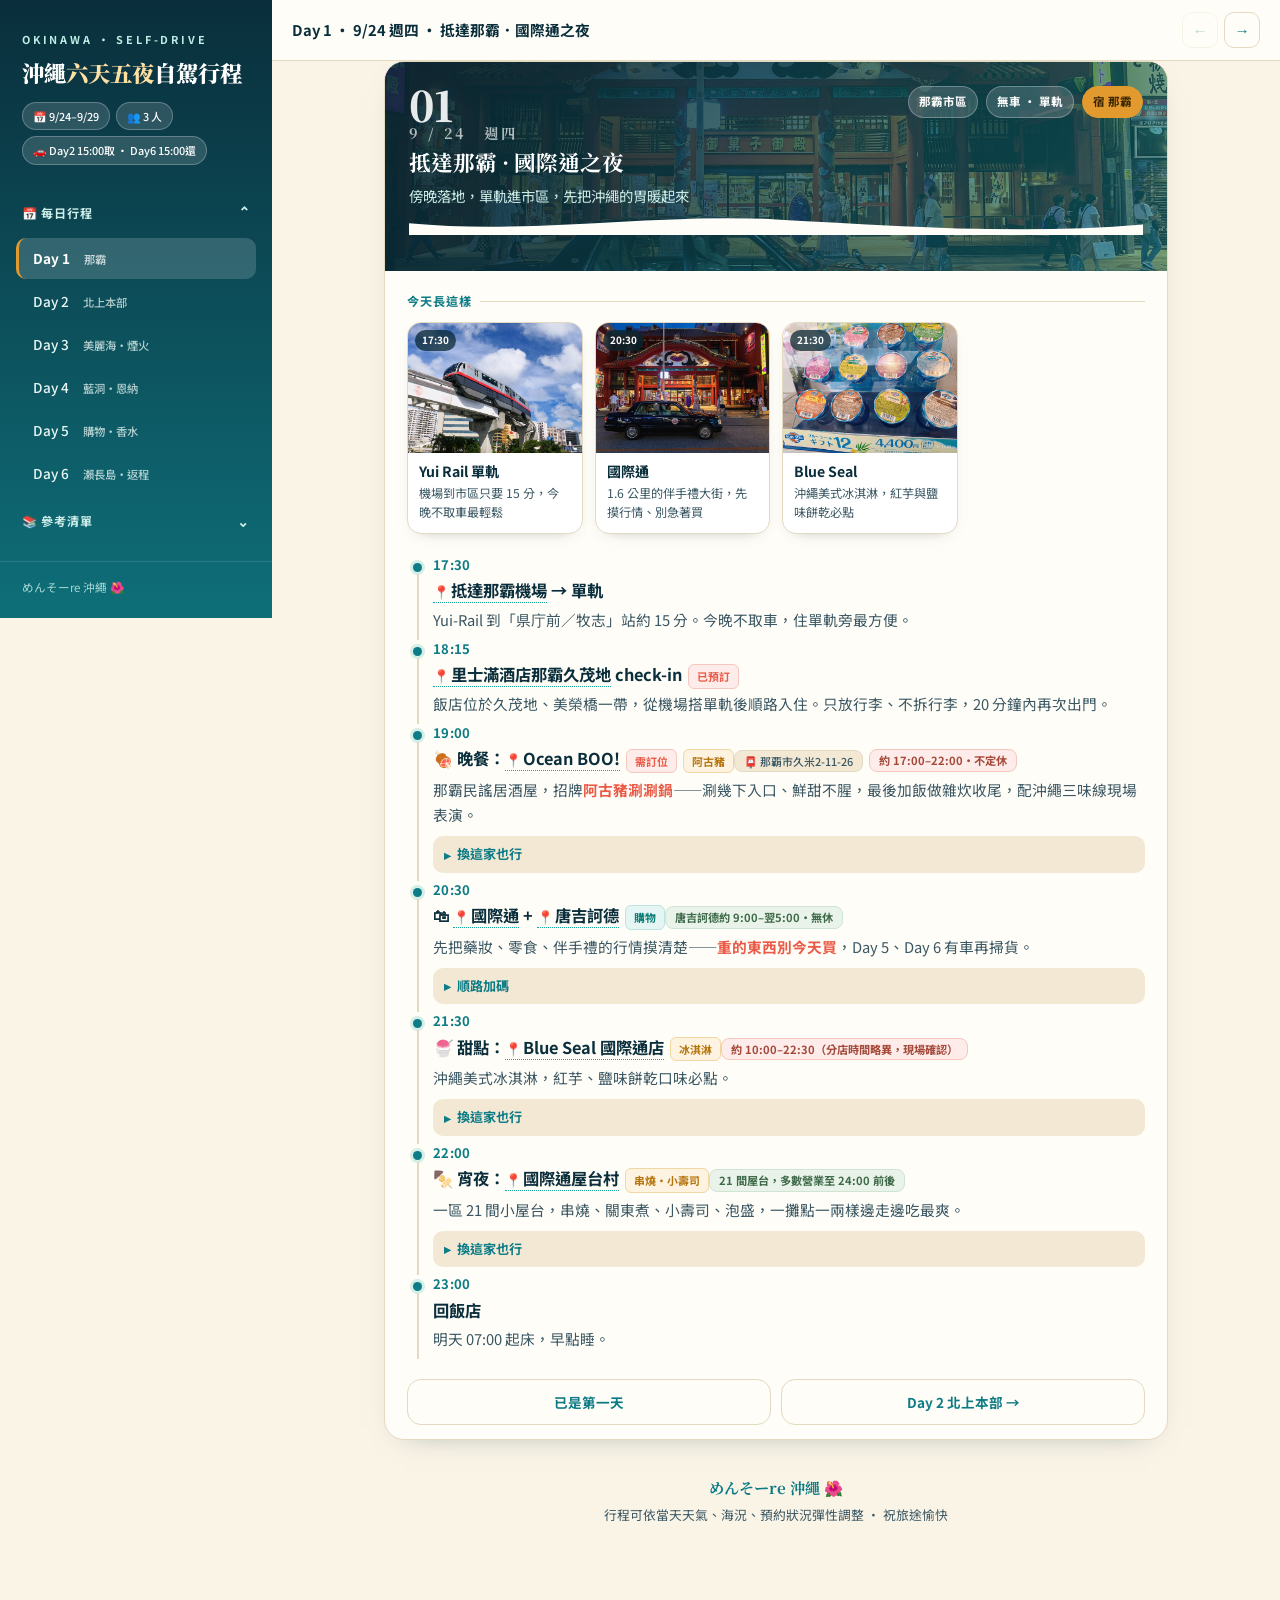
==== commit 69269620: "調整 Day 6 南部與瀨長島行程" ====
--- a/index.html
+++ b/index.html
@@ -397,7 +397,7 @@
           <a class="nav-link" href="#d3" data-target="d3">Day 3　<small>美麗海·煙火</small></a>
           <a class="nav-link" href="#d4" data-target="d4">Day 4　<small>藍洞·恩納</small></a>
           <a class="nav-link" href="#d5" data-target="d5">Day 5　<small>購物·香水</small></a>
-          <a class="nav-link" href="#d6" data-target="d6">Day 6　<small>貓島·返程</small></a>
+          <a class="nav-link" href="#d6" data-target="d6">Day 6　<small>瀨長島·返程</small></a>
         </div>
       </div>
       <div class="acc-group">
@@ -673,11 +673,11 @@
         <div>
           <div class="num">05<small>9 / 28　週一</small></div>
           <h2>讀谷 → 中部 → 那霸 · 購物香水日</h2>
-          <div class="theme">回程一路買，中部逛街、浦添調香吃冰、晚上石垣牛</div>
+          <div class="theme">早上先走 Gangala 之谷，中午起一路北返逛街、調香吃冰，晚上石垣牛</div>
         </div>
         <div class="tags">
           <span class="tag">讀谷 → 那霸</span>
-          <span class="tag">購物 · 文青</span>
+          <span class="tag">Gangala · 購物 · 文青</span>
           <span class="tag stay">宿 La’gent Hotel 那霸國際通</span>
         </div>
       </div>
@@ -686,13 +686,13 @@
     <div class="body">
       <div class="pcards-h">今天長這樣</div>
       <div class="pcards">
-        <a class="pcard" href="https://www.google.com/maps/search/?api=1&amp;query=ブセナ海中公園+名護市喜瀬1744-1" target="_blank" rel="noopener">
-          <div class="ph"><span class="pin">09:00</span><img src="images/busena.jpg" alt="部瀨名海中展望塔" loading="lazy"></div>
-          <div class="tx"><div class="tt">部瀨名海中展望塔</div><div class="ds">走下 24 階到海面下 5 公尺，不濕身看熱帶魚</div></div>
+        <a class="pcard" href="https://www.google.com/maps/search/?api=1&amp;query=ガンガラーの谷+南城市玉城字前川202" target="_blank" rel="noopener">
+          <div class="ph"><span class="pin">10:00</span><img src="images/gangala.jpg" alt="Gangala 之谷洞穴咖啡" loading="lazy"></div>
+          <div class="tx"><div class="tt">Gangala 之谷</div><div class="ds">Day 5 第一站，預約導覽才能進入山谷</div></div>
         </a>
         <a class="pcard" href="https://www.google.com/maps/search/?api=1&amp;query=イオンモール沖縄ライカム" target="_blank" rel="noopener">
-          <div class="ph"><span class="pin">11:20</span><img src="images/rycom.jpg" alt="AEON MALL 沖繩來客夢" loading="lazy"></div>
-          <div class="tx"><div class="tt">AEON 來客夢</div><div class="ds">全沖繩最大商場，200+ 店，留 3 小時</div></div>
+          <div class="ph"><span class="pin">12:20</span><img src="images/rycom.jpg" alt="AEON MALL 沖繩來客夢" loading="lazy"></div>
+          <div class="tx"><div class="tt">AEON 來客夢</div><div class="ds">全沖繩最大商場，午餐與購物集中處理</div></div>
         </a>
         <a class="pcard" href="https://www.google.com/maps/search/?api=1&amp;query=ブルーシール+牧港本店" target="_blank" rel="noopener">
           <div class="ph"><span class="pin">16:15</span><img src="images/blue-seal.jpg" alt="Blue Seal 冰淇淋" loading="lazy"></div>
@@ -703,41 +703,41 @@
           <div class="tx"><div class="tt">榮町市場</div><div class="ds">白天是老市場，晚上整條巷子變居酒屋街</div></div>
         </a>
       </div>
-      <div class="stop"><div class="t">07:00</div><div class="n">🥐 <b>早餐</b>：飯店早餐</div><div class="d">今天是購物日，體力要留著。</div></div>
-      <div class="stop"><div class="t">07:45</div><div class="n">Kukuru Resort 退房，往北前往部瀨名</div><div class="d">住宿在讀谷，比原訂恩納飯店更南；若保留部瀨名，今天必須提早約 35 分鐘出發。</div></div>
-      <div class="drive">🚗 讀谷 → 部瀨名（名護喜瀬）　約 55 km · 65–75 分（依導航接石川 IC 北上）</div>
-      <div class="stop"><div class="t">09:00</div><div class="n"><a class="ml" href="https://www.google.com/maps/search/?api=1&amp;query=ブセナ海中公園+名護市喜瀬1744-1" target="_blank" rel="noopener">部瀨名海中公園</a><span class="badge play">不濕身看海底</span><span class="mc">📮 名護市喜瀬1744-1</span><span class="hr">4–10月 9:00–17:30・無休</span></div><div class="d">前天在水族館隔著玻璃看、昨天下水親眼看，今天用第三種方式收尾：<b>海中展望塔</b>（走下 24 階到海面下 5 公尺，360 度看熱帶魚）＋<b>玻璃底遊覽船</b>（20 分，看珊瑚礁）。一開門就到人最少，兩個一起約 ¥2,100、留 60–75 分。<b>昨天沒下水的那位，這是他的補償場。</b><br>💡 部瀨名就在許田IC 旁邊，逛完直接上高速南下，這 18 km 的「回頭路」其實只多花 20 分鐘。<br><b>不想繞就直接南下：</b>從恩納走高速到 Rycom 約 40 km · 55 分，可以 10:15 就開始逛商場，多出的 1.5 小時全部留給購物。<details class="alt"><summary>換這裡也行</summary><div class="ab"><a class="ml" href="https://www.google.com/maps/search/?api=1&amp;query=オリオンハッピーパーク+名護" target="_blank" rel="noopener">Orion Happy Park</a>（名護啤酒工廠見學＋試飲，約 9:30–16:30，<b>需事先預約</b>；開車的人不能喝）</div></details></div></div>
-      <div class="drive">🚗 部瀨名 → 北中城　約 45 km · 60 分（許田IC 上沖繩自動車道 → 北中城IC，ETC ¥830）</div>
-      <div class="stop"><div class="t">11:20</div><div class="n">🍱 <b>午餐 + 購物</b>：<a class="ml" href="https://www.google.com/maps/search/?api=1&amp;query=イオンモール沖縄ライカム+北中城村字ライカム1" target="_blank" rel="noopener">永旺來客夢 AEON Rycom</a><span class="badge food">館內 60 餐廳</span><span class="badge play">最大商場</span><span class="mc">🚘 MapCode <b>33 530 406*45</b></span><span class="hr">專門店 10:00–22:00・年中無休</span></div><div class="d">全沖繩最大商場，200+ 店鋪、免費停車，<b>留 3 小時</b>：藥妝、UNIQLO/GU、無印、電器、超市伴手禮一次補齊，午餐在館內 60 間餐廳解決（美食街最快）。<details class="alt"><summary>吃膩商場美食街？</summary><div class="ab">Rycom 一樓有壽司、和牛燒肉、沖繩そば專門店；不想在裡面吃就開 10 分鐘到<a class="ml" href="https://www.google.com/maps/search/?api=1&amp;query=キングタコス+金武" target="_blank" rel="noopener">中部的塔可飯店</a>。</div></details></div></div>
+      <div class="stop"><div class="t">07:15</div><div class="n">🥐 <b>早餐</b>：飯店早餐</div><div class="d">吃完退房、行李直接上車；今天第一個正式行程是 Gangala 之谷。</div></div>
+      <div class="stop"><div class="t">08:25</div><div class="n">Kukuru Resort 退房出發</div><div class="d">讀谷到南城需跨越中南部，預留 60–70 分鐘；<b>09:40 前抵達 Gangala 停車場</b>報到。</div></div>
+      <div class="drive">🚗 讀谷 → Gangala 之谷　約 45 km · 60–70 分</div>
+      <div class="stop"><div class="t">10:00</div><div class="n"><a class="ml" href="https://www.google.com/maps/search/?api=1&amp;query=ガンガラーの谷+南城市玉城字前川202" target="_blank" rel="noopener">Gangala 之谷</a><span class="badge">需預約導覽</span><span class="mc">📮 南城市玉城字前川202</span></div><div class="d">Day 5 第一站。山谷僅限預約導覽進入，步行約 1 km、約 80 分；洞穴 Cave Café 是集合與出發點。<b>預約 10:00 場並於 09:40 前報到</b>，結束後直接往北中城。</div></div>
+      <div class="drive">🚗 Gangala 之谷 → 北中城　約 35 km · 45–55 分</div>
+      <div class="stop"><div class="t">12:20</div><div class="n">🍱 <b>午餐 + 購物</b>：<a class="ml" href="https://www.google.com/maps/search/?api=1&amp;query=イオンモール沖縄ライカム+北中城村字ライカム1" target="_blank" rel="noopener">永旺來客夢 AEON Rycom</a><span class="badge food">館內 60 餐廳</span><span class="badge play">最大商場</span><span class="mc">🚘 MapCode <b>33 530 406*45</b></span><span class="hr">專門店 10:00–22:00・年中無休</span></div><div class="d">午餐與購物合併處理，留約 <b>2 小時 15 分</b>。部瀨名海中公園因與 Gangala 南北方向相反，已從今天移除，避免整天折返。</div></div>
       <div class="drive">🚗 北中城 → 港川（浦添）　約 13 km · 25 分</div>
       <div class="stop"><div class="t">15:00</div><div class="n"><a class="ml" href="https://www.google.com/maps/search/?api=1&amp;query=港川外人住宅+浦添市港川2丁目" target="_blank" rel="noopener">港川外人住宅區</a><span class="badge play">調香體驗</span></div><div class="d"><a class="ml" href="https://www.google.com/maps/search/?api=1&amp;query=THE+FLAVOR+DESIGN+STORE+OKINAWA+港川ステイツサイドタウン19" target="_blank" rel="noopener"><b>The Flavor Design 調香</b></a>：試香 → 選比例 → 定色封瓶，做一瓶專屬香水約 30 分（可線上預約）。<span class="mc">📮 港川ステイツサイドタウン #19</span><br>美軍舊宿舍改造的白色平房群，每間都是選物店或咖啡廳，巷弄超好拍。<details class="alt"><summary>順路加碼</summary><div class="ab"><a class="ml" href="https://www.google.com/maps/search/?api=1&amp;query=oHacorte+港川本店+浦添市港川2-17-1" target="_blank" rel="noopener">oHacorté 水果塔</a>（招牌店，港川本店）／<a class="ml" href="https://www.google.com/maps/search/?api=1&amp;query=ippe+coppe+浦添市port川2-16-1" target="_blank" rel="noopener">ippe coppe</a>（人氣天然酵母吐司，常提早賣完）</div></details></div></div>
       <div class="stop"><div class="t">16:15</div><div class="n">🍦 <b>甜點</b>：<a class="ml" href="https://www.google.com/maps/search/?api=1&amp;query=ブルーシール+牧港本店+浦添市牧港5-5-6" target="_blank" rel="noopener">Blue Seal 牧港本店</a><span class="badge food">1948 老店</span><span class="mc">📮 浦添市牧港5-5-6</span><span class="hr">10:00–22:00・無休</span></div><div class="d">Blue Seal 的<b>本店</b>，50 年代美式復古裝潢，冰淇淋口味最齊（紅芋、鹽味餅乾、扶桑花雪酪）。就在港川旁邊。<details class="alt"><summary>換這家也行</summary><div class="ab">oHacorté 的水果塔（港川店內）／PARCO CITY 內的甜點櫃</div></details></div></div>
       <div class="drive">🚗 港川 → 浦添西海岸　約 5 km · 12 分</div>
-      <div class="stop"><div class="t">16:50</div><div class="n"><a class="ml" href="https://www.google.com/maps/search/?api=1&amp;query=サンエー浦添西海岸パルコシティ+浦添市西洲3-1-1" target="_blank" rel="noopener">San-A 浦添西海岸 PARCO CITY</a><span class="badge play">大型商場</span><span class="mc">📮 浦添市西洲3-1-1</span><span class="hr">商場 10:00–22:00・超市至 23:00・無休</span></div><div class="d">2019 開幕、沖繩最新的大型商場，250 間店、免費停車。跟港川只隔 5 分鐘車程，調香做完順路殺過來。<b>藥妝、UNIQLO/GU、無印、電器、超市伴手禮</b>一次收——這裡也是最後一次能大量補貨的機會（Day 6 只剩豐崎 Outlet 那一小時）。</div></div>
+      <div class="stop"><div class="t">16:50</div><div class="n"><a class="ml" href="https://www.google.com/maps/search/?api=1&amp;query=サンエー浦添西海岸パルコシティ+浦添市西洲3-1-1" target="_blank" rel="noopener">San-A 浦添西海岸 PARCO CITY</a><span class="badge play">大型商場</span><span class="mc">📮 浦添市西洲3-1-1</span><span class="hr">商場 10:00–22:00・超市至 23:00・無休</span></div><div class="d">2019 開幕、沖繩最新的大型商場，250 間店、免費停車。跟港川只隔 5 分鐘車程，調香做完順路殺過來。<b>藥妝、UNIQLO/GU、無印、電器、超市伴手禮</b>一次收——這裡也是最後一次能大量補貨的機會，Day 6 已改留給瀨長島。</div></div>
       <div class="drive">🚗 浦添西海岸 → 那霸　約 8 km · 18 分</div>
       <div class="stop"><div class="t">18:15</div><div class="n"><a class="ml" href="https://maps.app.goo.gl/LsJRQF2ui4uekVDx7" target="_blank" rel="noopener">La’gent Hotel Okinawa Naha Kokusai-dori</a> check-in<span class="badge">已預訂</span></div><div class="d">飯店在國際通／久茂地一帶，從 PARCO CITY 進那霸後順路先放行李。入住前先確認飯店停車場入口、費用與滿車時的合作停車場。</div></div>
       <div class="stop"><div class="t">19:00</div><div class="n">🥩 <b>晚餐</b>：<a class="ml" href="https://www.google.com/maps/search/?api=1&amp;query=琉球の牛+那覇市松尾1-1-1" target="_blank" rel="noopener">琉球的牛</a><span class="badge">需訂位</span><span class="badge food">A5 石垣牛</span><span class="mc">📮 那覇市松尾1-1-1</span><span class="hr">16:30–23:00・無休</span></div><div class="d">炭火燒 A5 級石垣牛，全程的慶祝餐。僅晚餐時段、<b>務必官網提前訂位</b>。<details class="alt"><summary>訂不到的話</summary><div class="ab"><a class="ml" href="https://www.google.com/maps/search/?api=1&amp;query=ジャッキーステーキハウス+那覇" target="_blank" rel="noopener">Jack's Steak House</a>（1953 老字號牛排，11:00–22:30・週三休）／<a class="ml" href="https://www.google.com/maps/search/?api=1&amp;query=やっぱりステーキ+松山+那覇" target="_blank" rel="noopener">やっぱりステーキ</a>（¥1,000 有找的平價牛排，約 11:00–翌5:00）／<a class="ml" href="https://www.google.com/maps/search/?api=1&amp;query=ゆうなんぎい+那覇" target="_blank" rel="noopener">ゆうなんぎい</a>（鄉土料理，週日休）</div></details></div></div>
       <div class="stop"><div class="t">21:00</div><div class="n">🍶 <b>宵夜</b>：<a class="ml" href="https://www.google.com/maps/search/?api=1&amp;query=栄町市場+那覇市安里" target="_blank" rel="noopener">榮町市場</a> 深夜屋台街<span class="badge food">在地感最強</span><span class="hr warn">白天是市場，晚上變居酒屋街，各店約 18:00 後陸續開到深夜</span></div><div class="d">單軌安里站旁，白天是老市場、晚上整條巷子變成居酒屋與立飲屋，<b>觀光客少、在地人多</b>，是那霸最有味道的夜晚去處。串燒、關東煮、泡盛，一攤喝一杯換下一攤。<details class="alt"><summary>換這裡也行</summary><div class="ab"><a class="ml" href="https://www.google.com/maps/search/?api=1&amp;query=国際通り屋台村" target="_blank" rel="noopener">國際通屋台村</a>（走路可到，最方便）／<a class="ml" href="https://www.google.com/maps/search/?api=1&amp;query=通堂+らーめん+那覇" target="_blank" rel="noopener">通堂拉麵</a>（約至翌 0:30）／<a class="ml" href="https://www.google.com/maps/search/?api=1&amp;query=ドン・キホーテ+国際通り店" target="_blank" rel="noopener">唐吉訶德</a>（開到翌 5:00，最後補貨）</div></details></div></div>
       <div class="stop"><div class="t">22:30</div><div class="n">回飯店，整理行李</div><div class="d">明天是最後一天且時間緊，<b>今晚就把行李打包好</b>，隔天只要拎了就走。</div></div>
-      <div class="panel-nav"><button class="pnav-btn" type="button" data-nav="d4">← Day 4 藍洞·恩納</button><button class="pnav-btn" type="button" data-nav="d6">Day 6 貓島·返程 →</button></div>
+      <div class="panel-nav"><button class="pnav-btn" type="button" data-nav="d4">← Day 4 藍洞·恩納</button><button class="pnav-btn" type="button" data-nav="d6">Day 6 瀨長島·返程 →</button></div>
     </div>
   </section>
 
   <!-- DAY 6 -->
-  <section class="panel day" id="d6" data-title="Day 6 · 9/29 週二 · 南城市貓島．洞穴咖啡．返程">
+  <section class="panel day" id="d6" data-title="Day 6 · 9/29 週二 · 南城絕景．瀨長島慢遊．返程">
     <div class="day-head">
       <div class="day-hero"><img src="images/nirai-kanai.jpg" alt="南城市二ライカナイ橋" loading="lazy"></div>
       <div class="row">
         <div>
           <div class="num">06<small>9 / 29　週二</small></div>
-          <h2>南部絕景 · 洞穴咖啡 · 返程</h2>
-          <div class="theme">07:15 出發，把南部的免費絕景、世界遺產、貓島天婦羅一次收完再還車</div>
+          <h2>南部絕景 · 瀨長島慢遊 · 返程</h2>
+          <div class="theme">07:15 出發看南城絕景，中午留三小時慢遊瀨長島、吃生鮪魚丼與咖哩麵包再還車</div>
         </div>
         <div class="tags">
           <span class="tag">南城市 → 機場</span>
-          <span class="tag">⛩ 世界遺產</span>
+          <span class="tag">🌊 南城海景</span>
           <span class="tag">15:00 還車</span>
-          <span class="tag">🐈 貓島</span>
+          <span class="tag">🏝 瀨長島慢遊</span>
           <span class="tag stay">✈️ 18:00 返台</span>
         </div>
       </div>
@@ -754,43 +754,24 @@
           <div class="ph"><span class="pin">08:25</span><img src="images/chinen-misaki.jpg" alt="知念岬公園" loading="lazy"></div>
           <div class="tx"><div class="tt">知念岬公園</div><div class="ds">三面環海的草地岬角，完全免費幾乎沒人</div></div>
         </a>
-        <a class="pcard" href="https://www.google.com/maps/search/?api=1&amp;query=斎場御嶽+南城市知念久手堅539" target="_blank" rel="noopener">
-          <div class="ph"><span class="pin">09:00</span><img src="images/sefa-utaki.jpg" alt="齋場御嶽" loading="lazy"></div>
-          <div class="tx"><div class="tt">齋場御嶽</div><div class="ds">琉球王國最高聖地，三庫理巨岩望久高島</div></div>
-        </a>
-        <a class="pcard" href="https://www.google.com/maps/search/?api=1&amp;query=ガンガラーの谷+南城市玉城字前川202" target="_blank" rel="noopener">
-          <div class="ph"><span class="pin">10:00</span><img src="images/gangala.jpg" alt="Gangala 之谷洞穴咖啡" loading="lazy"></div>
-          <div class="tx"><div class="tt">Gangala 之谷</div><div class="ds">數十萬年鐘乳石洞裡喝 35 咖啡，需預約</div></div>
-        </a>
-        <a class="pcard" href="https://www.google.com/maps/search/?api=1&amp;query=奥武島+南城市玉城字奥武" target="_blank" rel="noopener">
-          <div class="ph"><span class="pin">11:40</span><img src="images/oujima.jpg" alt="奧武島與奧武橋" loading="lazy"></div>
-          <div class="tx"><div class="tt">奧武島（貓島）</div><div class="ds">一橋相連的小漁村，現炸天婦羅 ¥100 一顆</div></div>
-        </a>
         <a class="pcard" href="https://www.google.com/maps/search/?api=1&amp;query=瀬長島ウミカジテラス" target="_blank" rel="noopener">
-          <div class="ph"><span class="pin">13:05</span><img src="images/senagajima.jpg" alt="瀨長島 Umikaji Terrace" loading="lazy"></div>
-          <div class="tx"><div class="tt">瀨長島 Umikaji</div><div class="ds">白色階梯商圈，正下方就是機場跑道</div></div>
-        </a>
-      </div>
-      <div class="stop"><div class="t">07:00</div><div class="n">🍙 <b>早餐</b>：La’gent Hotel or <a class="ml" href="https://www.google.com/maps/search/?api=1&amp;query=ポーたま+国際通り店" target="_blank" rel="noopener">ポーたま</a> 外帶</div><div class="d">今天最趕，早餐直接帶上車吃。</div></div>
+          <div class="ph"><span class="pin">10:15–14:20</span><img src="images/senagajima.jpg" alt="瀨長島 Umikaji Terrace" loading="lazy"></div>
+          <div class="tx"><div class="tt">瀨長島慢遊</div><div class="ds">白色階梯、海岸散步、飛機起降與兩間指定美食</div></div>
+        </a>
+      </div>
+      <div class="stop"><div class="t">07:00</div><div class="n">🍙 <b>早餐</b>：La’gent Hotel or <a class="ml" href="https://www.google.com/maps/search/?api=1&amp;query=ポーたま+国際通り店" target="_blank" rel="noopener">ポーたま</a> 外帶</div><div class="d">最後一天仍要準時出發，早餐可直接帶上車吃。</div></div>
       <div class="stop"><div class="t">07:15</div><div class="n">La’gent Hotel 退房出發</div><div class="d">行李昨晚已打包並直接放上車，避免在市區耽擱。</div></div>
       <div class="drive">🚗 那霸 → 南城（知念）　約 28 km · 45 分（331 號，一般道路，這一帶沒有高速）</div>
       <div class="stop"><div class="t">08:00</div><div class="n"><a class="ml" href="https://www.google.com/maps/search/?api=1&amp;query=ニライカナイ橋+南城市知念" target="_blank" rel="noopener">二ライカナイ橋 展望台</a><span class="badge">免費·24h</span></div><div class="d">從山上一路盤旋下海的高架公路，<b>展望台可以俯瞰整條橋與太平洋</b>，是沖繩最有名的公路風景之一。早上逆光最少、車也最少，停 15 分拍照就走。<br>💡 導航設「ニライカナイ橋 展望台」，是橋<b>上方</b>的隧道口停車處，不是橋下。</div></div>
       <div class="stop"><div class="t">08:25</div><div class="n"><a class="ml" href="https://www.google.com/maps/search/?api=1&amp;query=知念岬公園+南城市知念久手堅" target="_blank" rel="noopener">知念岬公園</a><span class="badge">免費·24h</span></div><div class="d">三面環海的草地岬角，走下去繞一圈約 20 分，可以看到久高島。<b>完全免費、幾乎沒人</b>，CP 值最高的景點之一。</div></div>
-      <div class="stop"><div class="t">09:00</div><div class="n"><a class="ml" href="https://www.google.com/maps/search/?api=1&amp;query=斎場御嶽+南城市知念久手堅539" target="_blank" rel="noopener">齋場御嶽</a><span class="badge">世界遺產</span><a class="web" href="https://okinawa-nanjo.jp/sefa/" target="_blank" rel="noopener">官網</a><span class="hr">3–10月 9:00–18:00（售票至17:15）・每年農曆特定 6 天休（9月不受影響）</span></div><div class="d">琉球王國最高聖地，巨岩夾出的三角形「三庫理」是招牌畫面。<b>一開門就進去</b>，40 分走完，門票 ¥300。<br>⚠️ <b>門票要在停車場旁的「南城市地域物産館」先買</b>，不是在入口。石階濕滑，別穿拖鞋。<br><b>時間不夠就砍這站</b>——直接去 Gangala，10:00 場次絕對不能遲到。</div></div>
-      <div class="drive">🚗 齋場御嶽 → Gangala 之谷　約 11 km · 20 分</div>
-      <div class="stop"><div class="t">10:00</div><div class="n"><a class="ml" href="https://www.google.com/maps/search/?api=1&amp;query=ガンガラーの谷+南城市玉城字前川202" target="_blank" rel="noopener">Gangala 之谷</a> · 洞穴咖啡<span class="badge">需預約導覽</span><span class="mc">📮 南城市玉城字前川202</span></div><div class="d">數十萬年鐘乳石洞裡喝「35 咖啡」。<b>Cave Café 現多只開放給參加山谷導覽者</b>，導覽約 80 分、需於官網 gangala.com 先預約場次（建議 10:00 場）。對面即玉泉洞可當備案。</div></div>
-      <div class="drive">🚗 Gangala 之谷 → 奧武島　約 5 km · 12 分</div>
-      <div class="stop"><div class="t">11:40</div><div class="n">🐟 <b>午餐</b>：<a class="ml" href="https://www.google.com/maps/search/?api=1&amp;query=奥武島+南城市玉城字奥武" target="_blank" rel="noopener">奧武島（貓島）</a> 現炸天婦羅<span class="badge food">¥100 一顆</span><span class="mc">📮 南城市玉城字奥武</span><span class="hr warn">島上天婦羅店約 10:00–18:00（各店不同、常有臨時休），出發前查一下</span></div><div class="d">一座橋接的小漁村島，環一圈只要 15 分。名物是<b>現炸天婦羅</b>——魚、花枝、海苔、紫芋，一顆 ¥100 左右，站在海邊配海風吃最對味。島上到處是曬太陽的貓。<br>兩間老店：<a class="ml" href="https://www.google.com/maps/search/?api=1&amp;query=中本鮮魚てんぷら店+南城市玉城奥武9" target="_blank" rel="noopener">中本鮮魚てんぷら店</a>（最有名，常排隊）／<a class="ml" href="https://www.google.com/maps/search/?api=1&amp;query=大城てんぷら店+南城市玉城奥武" target="_blank" rel="noopener">大城てんぷら店</a>（人少、當地人愛）<details class="alt"><summary>不想吃炸物？</summary><div class="ab"><a class="ml" href="https://www.google.com/maps/search/?api=1&amp;query=いまいゆ市場+奥武島" target="_blank" rel="noopener">いまいゆ市場</a>（島上漁協直營，生魚片超便宜）／撐到瀨長島吃鬆餅當正餐</div></details><figure class="shot"><img src="images/okinawa-tempura.jpg" alt="沖繩式炸物" loading="lazy" data-cap="沖繩天婦羅｜麵衣厚、有鹹味，本身就調過味，直接吃不沾醬"><figcaption><b>沖繩天婦羅</b>｜跟日本本島的不一樣：麵衣厚、本身就有鹹味，站在海邊直接吃</figcaption></figure></div></div>
-      <div class="drive">🚗 奧武島 → 瀨長島　約 22 km · 35 分</div>
-      <div class="stop"><div class="t">13:05</div><div class="n">🥞 <b>甜點</b>：<a class="ml" href="https://www.google.com/maps/search/?api=1&amp;query=瀬長島ウミカジテラス+豊見城市瀬長174-6" target="_blank" rel="noopener">瀨長島 · 幸福鬆餅</a><span class="badge">平日可預約</span><span class="badge food">舒芙蕾鬆餅</span><span class="mc">📮 豊見城市瀬長174-6</span><span class="hr">園區約 10:00–21:00・無休</span></div><div class="d">沖繩唯一分店（Umikaji Terrace 32 號）。舒芙蕾厚鬆餅配海景，正下方就是那霸機場跑道，<b>可以邊吃邊看飛機起降</b>。官網 14 天前開放、僅限平日——今天週二可線上訂，一次最多 4 位。<b>訂 13:15 那一場，14:00 準時走人。</b><details class="alt"><summary>訂不到的話</summary><div class="ab">Umikaji Terrace 白色階梯商圈裡還有 40 多間店（義式冰淇淋、龍蝦堡、海景咖啡），隨便挑一間都有同樣的景。</div></details><figure class="shot"><img src="images/pancake.jpg" alt="舒芙蕾厚鬆餅" loading="lazy" data-cap="幸福鬆餅｜舒芙蕾厚鬆餅配海景，正下方就是那霸機場跑道"><figcaption><b>幸福鬆餅</b>｜舒芙蕾厚鬆餅，邊吃邊看飛機起降；訂 13:15 那場，14:00 準時走人</figcaption></figure></div></div>
-      <div class="drive">🚗 瀨長島 → 豐崎（Outlet／OTS 還車處）　約 5 km · 10 分</div>
-      <div class="stop"><div class="t">14:10</div><div class="n">豐崎最後衝刺：<a class="ml" href="https://www.google.com/maps/search/?api=1&amp;query=豊崎ライフスタイルセンターTOMITON+豊見城市字豊崎1-411" target="_blank" rel="noopener">TOMITON</a> · <a class="ml" href="https://www.google.com/maps/search/?api=1&amp;query=沖縄アウトレットモールあしびなー+豊見城市豊崎1-188" target="_blank" rel="noopener">Ashibinaa Outlet</a><span class="badge play">購物</span></div><div class="d">兩間就在還車的豐崎、彼此斜對面，走路可到：<br>・<a class="ml" href="https://www.google.com/maps/search/?api=1&amp;query=スポーツデポ豊崎店+豊見城市字豊崎1-411" target="_blank" rel="noopener"><b>Sports Depo 豐崎店</b></a>（在 TOMITON 內）<span class="hr">10:00–21:00</span><br>・<b>Ashibinaa Outlet</b>：沖繩唯一 Outlet，約 100 間品牌<span class="hr warn">約 10:00–20:00・無休（出發前再查官網）</span><br>⏰ <b>14:45 一定要離開</b>，還要加油＋開到 OTS。逛不完就專攻一間。<figure class="shot"><img src="images/ashibinaa.jpg" alt="Ashibinaa Outlet" loading="lazy" data-cap="Ashibinaa Outlet｜沖繩唯一 Outlet，就在 OTS 還車處旁邊"><figcaption><b>Ashibinaa Outlet</b>｜沖繩唯一的 Outlet，約 100 間品牌，走路就到還車處</figcaption></figure></div></div>
-      <div class="stop"><div class="t">16:15</div><div class="n">🍜 <b>晚餐</b>：那霸機場美食街<span class="badge food">最後一餐</span></div><div class="d">18:00 起飛，登機前在機場吃完最省事。國內線航廈 4F 有美食街（沖繩そば、豬肉蛋飯糰、A&amp;W、Blue Seal），國際線這側選擇較少——<b>建議在國內線先吃完再走過去</b>，順便用光日幣零錢。<br>🎁 最後的伴手禮補位：國內線 2F 的沖繩特產區、紅芋塔、金楚糕、Orion 啤酒都有。</div></div>
+      <div class="drive">🚗 知念岬公園 → 瀨長島　約 45 km · 60–70 分</div>
+      <div class="stop"><div class="t">10:15–14:20</div><div class="n"><a class="ml" href="https://www.google.com/maps/search/?api=1&amp;query=瀬長島ウミカジテラス+豊見城市瀬長174-6" target="_blank" rel="noopener">瀨長島 · Umikaji Terrace 慢遊</a><span class="badge play">停留約 4 小時</span><span class="mc">📮 豊見城市瀬長174-6</span><span class="hr">園區 10:00–21:00・無休（各店不同）</span></div><div class="d"><b>推薦走法：</b>沿白色階梯與海岸步道看飛機起降、拍海景，再到瀨長島飯店旁展望區或免費足湯休息，最後逛 Umikaji Terrace 選物店。<details class="alt"><summary>🍽 點開查看餐飲名單</summary><div class="ab">🐟 <b>11:00 午餐：</b><a class="ml" href="https://www.google.com/maps/search/?api=1&amp;query=親父のまぐろ+瀬長島ウミカジテラス" target="_blank" rel="noopener">親父のまぐろ</a>（14 號店）——點<b>親父の生鮪魚丼</b>，沖繩縣產鮪魚全程未冷凍；11:00–21:00（L.O.20:30），普通份約 ¥1,580。<br><br>🥖 <b>散步小吃：</b><a class="ml" href="https://www.google.com/maps/search/?api=1&amp;query=もとむのカレーパン+瀬長島ウミカジテラス" target="_blank" rel="noopener">もとむのカレーパン</a>（13 號店）——A5 黑毛和牛與牛筋咖哩餡。<br><br>🥞 <b>還吃得下才加：</b><a class="ml" href="https://www.google.com/maps/search/?api=1&amp;query=幸せのパンケーキ+瀬長島" target="_blank" rel="noopener">幸福鬆餅</a>；不設固定預約，現場視食量與排隊狀況決定。</div></details><b>14:20 必須上車</b>，預留加油與還車時間。</div></div>
+      <div class="drive">🚗 瀨長島 → OTS 臨空豐崎營業所　約 5 km · 10 分</div>
       <div class="stop"><div class="t">15:00</div><div class="n"><a class="ml" href="https://www.google.com/maps/search/?api=1&amp;query=OTSレンタカー+臨空豊崎営業所+豊見城市豊崎3-37" target="_blank" rel="noopener">OTS 臨空豐崎營業所 還車</a><span class="badge">已預約</span><span class="mc">📮 豊見城市豊崎3-37</span><span class="mc">☎ 098-856-8877</span></div><div class="d"><b>還車前先加滿油</b>（豐崎周邊加油站多，離店前 1–2 km 加最保險，否則會被收較貴的代加油費）。行李先從後車廂拿下來再辦手續。</div></div>
       <div class="drive">🚌 OTS 豐崎 → 那霸機場　免費接駁約 20 分（每 20 分一班）</div>
-      <div class="stop"><div class="t">15:40</div><div class="n"><a class="ml" href="https://www.google.com/maps/search/?api=1&amp;query=那覇空港" target="_blank" rel="noopener">抵達那霸機場</a>，辦理登機</div><div class="d">⚠️ 接駁車停<b>國內線</b>航廈，要再從國內線走空橋連通道到<b>國際線</b>航廈（室內步道約 10 分，有電動步道）。18:00 的班機約 16:00 開始櫃檯作業，時間夠但沒有太多餘裕。</div></div>
+      <div class="stop"><div class="t">15:40</div><div class="n"><a class="ml" href="https://www.google.com/maps/search/?api=1&amp;query=那覇空港" target="_blank" rel="noopener">抵達那霸機場</a>，辦理登機</div><div class="d">⚠️ 接駁車停<b>國內線</b>航廈，要再從國內線走空橋連通道到<b>國際線</b>航廈（室內步道約 10 分，有電動步道）。18:00 的班機約 16:00 開始櫃檯作業，時間夠但沒有太多餘裕。<details class="alt"><summary>🍽 點開查看機場美食與伴手禮</summary><div class="ab">國內線航廈 4F 有美食街（沖繩そば、豬肉蛋飯糰、A&amp;W、Blue Seal）。<br><br>🥧 <b>指定甜點：</b><a class="ml" href="https://www.google.com/maps/search/?api=1&amp;query=世界一のアップルパイ+mille+mele+那覇空港" target="_blank" rel="noopener">世界第一蘋果派 mille mele</a>——在國內線與國際線相連的 2F 出發大廳一帶尋找快閃櫃位，可現吃或帶上飛機。櫃位屬 POP-UP，<b>抵達機場後先確認當天位置與是否售完</b>。<br><br>🎁 最後的伴手禮補位：國內線 2F 的沖繩特產區、紅芋塔、金楚糕、Orion 啤酒都有。</div></details></div></div>
       <div class="stop"><div class="t">18:00</div><div class="n">✈️ 班機返台</div></div>
-      <div class="note"><b>Day 6 是全程最緊的一天</b>：15:00 還車 → 接駁 20 分 → 走到國際線 10 分，落地機場約 15:40，離 18:00 起飛約 2 小時 20 分，剛好夠但不寬裕。<b>安全做法：Gangala 導覽、幸福鬆餅兩個預約先鎖死，並把「瀨長島 14:00 離開、豐崎 14:45 離開」當兩條硬底線。</b>若當天有任何延誤，優先砍掉的順序是：豐崎購物 → 齋場御嶽 → 奧武島（只停 20 分吃天婦羅）。<br>今天 07:15 出發、下午 3 點還車，中間排了 6 個點——<b>這是全程最操的一天</b>，但除了 Gangala 之外全部都是免費或百元等級的景點，行程被打亂也不心疼。</div>
+      <div class="note">時間提醒：<b>14:20 離開瀨長島、15:00 OTS 還車</b>；若南城塞車，縮短知念岬停留，不要壓縮還車與機場緩衝。</div>
       <div class="panel-nav"><button class="pnav-btn" type="button" data-nav="d5">← Day 5 購物·香水</button><button class="pnav-btn" type="button" data-nav="map">路線地圖 →</button></div>
     </div>
   </section>
@@ -1083,12 +1064,8 @@
         <div class="ph"><span class="pin">Day 6</span><img src="images/nirai-kanai.jpg" alt="二ライカナイ橋" loading="lazy"></div>
         <div class="tx"><div class="tt">二ライカナイ橋</div><div class="ds">名字取自琉球神話的「海的彼端樂土」。展望台在隧道口上方，不是橋下。</div></div>
       </a>
-      <a class="pcard" href="https://www.google.com/maps/search/?api=1&amp;query=斎場御嶽+南城市" target="_blank" rel="noopener">
-        <div class="ph"><span class="pin">Day 6</span><img src="images/sefa-utaki.jpg" alt="齋場御嶽" loading="lazy"></div>
-        <div class="tx"><div class="tt">齋場御嶽</div><div class="ds">琉球王國最高聖地，兩塊巨岩夾出的三角形通道「三庫理」，盡頭正對久高島。</div></div>
-      </a>
       <a class="pcard" href="https://www.google.com/maps/search/?api=1&amp;query=ガンガラーの谷+南城市" target="_blank" rel="noopener">
-        <div class="ph"><span class="pin">Day 6</span><img src="images/gangala.jpg" alt="Gangala 之谷洞穴咖啡" loading="lazy"></div>
+        <div class="ph"><span class="pin">Day 5</span><img src="images/gangala.jpg" alt="Gangala 之谷洞穴咖啡" loading="lazy"></div>
         <div class="tx"><div class="tt">Gangala 之谷</div><div class="ds">鐘乳洞崩塌後形成的亞熱帶森林谷地，洞口就是咖啡座，要參加導覽才進得去。</div></div>
       </a>
       <a class="pcard" href="https://www.google.com/maps/search/?api=1&amp;query=知念岬公園+南城市" target="_blank" rel="noopener">
@@ -1132,12 +1109,12 @@
       <div class="fcat">
         <div class="fcat-h">⛩ 南城 · 最南端</div>
         <ul>
-          <li><a class="ml" href="https://www.google.com/maps/search/?api=1&amp;query=斎場御嶽" target="_blank" rel="noopener">齋場御嶽</a><a class="web" href="https://okinawa-nanjo.jp/sefa/" target="_blank" rel="noopener">官網</a><span class="ar">南城 · Day 6 順</span> 世界遺產·聖地<span class="hr">3–10月 9:00–18:00（售票至17:15）・11–2月 9:00–17:30・每年農曆特定 6 天休（9月行程不受影響）</span></li>
-          <li><a class="ml" href="https://www.google.com/maps/search/?api=1&amp;query=ガンガラーの谷" target="_blank" rel="noopener">Gangala 之谷</a><a class="web" href="https://www.gangala.com/" target="_blank" rel="noopener">官網</a><span class="ar">南城 · Day 6 <span class="star">★</span></span> 洞穴咖啡·需預約<span class="hr">無固定開放時間，依官網導覽場次預約</span></li>
+          <li><a class="ml" href="https://www.google.com/maps/search/?api=1&amp;query=斎場御嶽" target="_blank" rel="noopener">齋場御嶽</a><a class="web" href="https://okinawa-nanjo.jp/sefa/" target="_blank" rel="noopener">官網</a><span class="ar">南城 · 未排入</span> 世界遺產·聖地<span class="hr">3–10月 9:00–18:00（售票至17:15）・11–2月 9:00–17:30・每年農曆特定 6 天休（9月行程不受影響）</span></li>
+          <li><a class="ml" href="https://www.google.com/maps/search/?api=1&amp;query=ガンガラーの谷" target="_blank" rel="noopener">Gangala 之谷</a><a class="web" href="https://www.gangala.com/" target="_blank" rel="noopener">官網</a><span class="ar">南城 · Day 5 <span class="star">★</span></span> 洞穴咖啡·需預約<span class="hr">無固定開放時間，依官網導覽場次預約</span></li>
           <li><a class="ml" href="https://www.google.com/maps/search/?api=1&amp;query=おきなわワールド+玉泉洞" target="_blank" rel="noopener">玉泉洞 · 沖繩世界</a><a class="web" href="https://www.gyokusendo.co.jp/okinawaworld/" target="_blank" rel="noopener">官網</a><span class="ar">南城 · Day 6 備案</span> 鐘乳石洞<span class="hr">9:00–17:30（最終入場約16:00）・無休</span></li>
           <li><a class="ml" href="https://www.google.com/maps/search/?api=1&amp;query=知念岬公園" target="_blank" rel="noopener">知念岬公園</a><span class="ar">南城</span> 岬角展望·免費<span class="hr">24 小時開放</span></li>
           <li><a class="ml" href="https://www.google.com/maps/search/?api=1&amp;query=新原ビーチ+南城" target="_blank" rel="noopener">新原海灘</a><span class="ar">南城</span> 玻璃船·天然海灘<span class="hr warn">約 8:30–17:00（夏季至17:30），泳季確切結束日未公告</span></li>
-          <li><a class="ml" href="https://www.google.com/maps/search/?api=1&amp;query=奥武島+南城" target="_blank" rel="noopener">奧武島（貓島）</a><span class="ar">南城 · Day 6 <span class="star">★</span></span> 貓咪·現炸天婦羅<span class="hr">島嶼全天開放，店家各自營業</span></li>
+          <li><a class="ml" href="https://www.google.com/maps/search/?api=1&amp;query=奥武島+南城" target="_blank" rel="noopener">奧武島（貓島）</a><span class="ar">南城 · 未排入</span> 貓咪·現炸天婦羅<span class="hr">島嶼全天開放，店家各自營業</span></li>
           <li><a class="ml" href="https://www.google.com/maps/search/?api=1&amp;query=ニライカナイ橋" target="_blank" rel="noopener">二ライカナイ橋</a><span class="ar">南城</span> 高架海景公路<span class="hr">24 小時通行</span></li>
         </ul>
       </div>
@@ -1189,7 +1166,7 @@
       </div>
 
     </div>
-    <div class="note">單向繞島小提醒：<b>美麗海與古宇利島</b> 是 Day 3 的主戲；<b>やちむんの里 / 座喜味城</b>僅在南下進度超前時二選一；<b>青之洞窟 / 琉球村 / 殘波岬 / 萬座毛</b>集中在 Day 4 的恩納・讀谷一帶；<b>齋場御嶽 / 知念岬 / 玉泉洞</b>併入 Day 6 南部。今歸仁城跡與山原最北端仍未排入，適合另加一天。</div>
+    <div class="note">單向繞島小提醒：<b>美麗海與古宇利島</b> 是 Day 3 的主戲；<b>やちむんの里 / 座喜味城</b>僅在南下進度超前時二選一；<b>青之洞窟 / 琉球村 / 殘波岬 / 萬座毛</b>集中在 Day 4 的恩納・讀谷一帶；Day 6 南部只保留<b>二ライカナイ橋、知念岬與瀨長島</b>。齋場御嶽、玉泉洞、今歸仁城跡與山原最北端目前未排入。</div>
   </section>
 
   <!-- SHOPPING -->
@@ -1208,7 +1185,7 @@
       </a>
       <a class="pcard" href="https://www.google.com/maps/search/?api=1&amp;query=沖縄アウトレットモールあしびなー" target="_blank" rel="noopener">
         <div class="ph"><span class="pin">Day 6</span><img src="images/ashibinaa.jpg" alt="Ashibinaa Outlet" loading="lazy"></div>
-        <div class="tx"><div class="tt">Ashibinaa Outlet</div><div class="ds">沖繩唯一 Outlet，就在還車的豐崎，走路可到</div></div>
+        <div class="tx"><div class="tt">Ashibinaa Outlet</div><div class="ds">就在還車的豐崎，目前未排入正式行程</div></div>
       </a>
       <a class="pcard" href="https://www.google.com/maps/search/?api=1&amp;query=国際通り+那覇" target="_blank" rel="noopener">
         <div class="ph"><span class="pin">Day 1</span><img src="images/kokusai-dori.jpg" alt="國際通" loading="lazy"></div>
@@ -1243,8 +1220,8 @@
       <div class="fcat">
         <div class="fcat-h">🏖 南部 Outlet</div>
         <ul>
-          <li><a class="ml" href="https://www.google.com/maps/search/?api=1&amp;query=沖縄アウトレットモールあしびなー+豊見城市豊崎1-188" target="_blank" rel="noopener">沖繩 Outlet Mall Ashibinaa</a><a class="web" href="https://www.ashibinaa.com/" target="_blank" rel="noopener">官網</a><span class="ar">豐見城 · Day 6 <span class="star">★</span></span> 沖繩唯一 Outlet，走路到還車處<span class="hr warn">約 10:00–20:00・無休（官網確認時連線失敗，出發前建議再查）</span></li>
-          <li><a class="ml" href="https://www.google.com/maps/search/?api=1&amp;query=豊崎ライフスタイルセンターTOMITON+豊見城市字豊崎1-411" target="_blank" rel="noopener">TOMITON 豐崎生活中心</a><span class="ar">豐見城 · Day 6 <span class="star">★</span></span> 與 Ashibinaa 斜對面，內含 Sports Depo<span class="hr warn">約 10:00–22:00（各店不同）・無休</span></li>
+          <li><a class="ml" href="https://www.google.com/maps/search/?api=1&amp;query=沖縄アウトレットモールあしびなー+豊見城市豊崎1-188" target="_blank" rel="noopener">沖繩 Outlet Mall Ashibinaa</a><a class="web" href="https://www.ashibinaa.com/" target="_blank" rel="noopener">官網</a><span class="ar">豐見城 · 未排入</span> 沖繩唯一 Outlet，走路到還車處<span class="hr warn">約 10:00–20:00・無休（官網確認時連線失敗，出發前建議再查）</span></li>
+          <li><a class="ml" href="https://www.google.com/maps/search/?api=1&amp;query=豊崎ライフスタイルセンターTOMITON+豊見城市字豊崎1-411" target="_blank" rel="noopener">TOMITON 豐崎生活中心</a><span class="ar">豐見城 · 未排入</span> 與 Ashibinaa 斜對面，內含 Sports Depo<span class="hr warn">約 10:00–22:00（各店不同）・無休</span></li>
         </ul>
       </div>
 
@@ -1252,7 +1229,7 @@
         <div class="fcat-h">⚽ 運動用品大型店</div>
         <ul>
           <li><a class="ml" href="https://www.google.com/maps/search/?api=1&amp;query=スポーツデポ北谷店+北谷町美浜1-5-1" target="_blank" rel="noopener">Sports Depo 北谷店</a><span class="ar">北谷 · Day 3 <span class="star">★</span></span> 就在美國村內，逛街順便進去<span class="mc">📮 北谷町美浜1-5-1</span><span class="mc">☎ 098-926-2328</span><span class="hr">10:00–20:00</span></li>
-          <li><a class="ml" href="https://www.google.com/maps/search/?api=1&amp;query=スポーツデポ豊崎店+豊見城市字豊崎1-411" target="_blank" rel="noopener">Sports Depo 豐崎店</a><span class="ar">豐見城 · Day 6 <span class="star">★</span></span> 在 TOMITON 內，還車前最後一站<span class="mc">📮 豊見城市字豊崎1-411</span><span class="hr">10:00–21:00・無固定公休</span></li>
+          <li><a class="ml" href="https://www.google.com/maps/search/?api=1&amp;query=スポーツデポ豊崎店+豊見城市字豊崎1-411" target="_blank" rel="noopener">Sports Depo 豐崎店</a><span class="ar">豐見城 · 未排入</span> 位於 TOMITON 內<span class="mc">📮 豊見城市字豊崎1-411</span><span class="hr">10:00–21:00・無固定公休</span></li>
           <li><a class="ml" href="https://www.google.com/maps/search/?api=1&amp;query=スポーツデポ+フラッグシップストア天久店+那覇市天久1-2-1" target="_blank" rel="noopener">Sports Depo 天久旗艦店</a><span class="ar">那霸新都心 · 備案</span> 沖繩最大分店・全品項齊全，但不在動線上<span class="mc">📮 那覇市天久1-2-1</span><span class="hr">10:00–21:00・無固定公休</span></li>
         </ul>
       </div>
@@ -1271,7 +1248,7 @@
       ・<b>Day 1 晚</b>　國際通 + 唐吉訶德（藥妝、伴手禮探路）<br>
       ・<b>Day 3 傍晚</b>　美國村：Depot Island + <b>Sports Depo 北谷店</b> + <b>AEON 北谷店</b>（煙火後還能再逛到 22:00）<br>
       ・<b>Day 5</b>　中午 <b>AEON Rycom</b>（沖繩最大）→ 傍晚 <b>San-A PARCO CITY</b>（最後一次大補貨）<br>
-      ・<b>Day 6 下午</b>　豐崎 <b>TOMITON（含 Sports Depo 豐崎店）+ Ashibinaa Outlet</b>，逛完直接走路去還車<br>
+      ・<b>Day 6 中午</b>　瀨長島 Umikaji Terrace 慢遊與用餐；豐崎購物已移出正式行程<br>
       沒排進去的備案：<b>T Galleria DFS、San-A 那霸 Main Place、Sports Depo 天久旗艦店、那霸 OPA、Palette 久茂地</b> 都集中在那霸市區（新都心／縣廳前），若 Day 1 或 Day 5 晚上還有力氣，搭單軌就能到。
     </div>
   </section>
@@ -1287,8 +1264,8 @@
       <li><span class="box"></span><div><b>Day 2 晚餐（本部／名護）</b> <span>— 19:00 才進飯店，北部餐廳收得早，<b>最保險是直接訂飯店晚餐</b>。想外食：名護「<b>満味</b>」<b>週五有開</b>（週日一休）、「百年古家 大家」都務必先訂位</span></div></li>
       <li><span class="box"></span><div><b>The Flavor Design 調香</b> <span>— Day 5，可線上預約較安心</span></div></li>
       <li><span class="box"></span><div><b>琉球的牛（A5 石垣牛）</b> <span>— Day 5 晚餐，官網提前訂位</span></div></li>
-      <li><span class="box"></span><div><b>Gangala 之谷導覽</b> <span>— Day 6，gangala.com 預約 10:00 場</span></div></li>
-      <li><span class="box"></span><div><b>幸福鬆餅</b> <span>— Day 6 <b>訂 13:15 場</b>（週二平日可訂），官網 14 天前開放、最多 4 位</span></div></li>
+      <li><span class="box"></span><div><b>Gangala 之谷導覽</b> <span>— Day 5，gangala.com 預約 10:00 場，09:40 前報到</span></div></li>
+      <li><span class="box"></span><div><b>幸福鬆餅（選配）</b> <span>— Day 6 瀨長島現場視食量與排隊狀況決定，不設固定預約</span></div></li>
       <li><span class="box"></span><div><b>（選）Orion Happy Park 工廠見學</b> <span>— Day 5 上午的替代方案，需事先預約；開車的人不能試飲</span></div></li>
       <li><span class="box"></span><div><b>住宿（全部已預訂 ✔）</b> <span>— 9/24 里士滿酒店那霸久茂地／9/25 Churaumi On The Beach Motobu／9/26–27 Yomitan Kukuru Resort 連住／9/28 La’gent Hotel 那霸國際通</span></div></li>
       <li><span class="box"></span><div><b>租車：OTS 臨空豐崎營業所（已預約 ✔）</b> <span>— Day 2 (9/25) 15:00 取車、Day 6 (9/29) 15:00 同店還車，共 96 小時。豊見城市豊崎3-37／098-856-8877／08:00–19:00。機場↔營業所免費接駁，<b>國內線航廈「10-A」上下車</b></span></div></li>
@@ -1309,28 +1286,27 @@
       <tr><td>購物 · 香水 · 伴手禮</td><td class="amt">3,000–6,000+</td></tr>
       <tr class="total"><td>合計</td><td class="amt">約 22,500–30,600</td></tr>
     </table></div>
-    <div class="note">門票含 <b>Day 3 美麗海水族館</b>（大人 ¥2,180，在道の駅許田買約省 ¥400）、<b>Day 4 琉球村 ¥2,000</b>、Day 4 萬座毛 ¥100、Day 4 殘波岬登塔 ¥300、Day 6 Gangala 導覽（座喜味城與やちむんの里免費）。<br>購物排了四個時段（Day 1 國際通、Day 3 美國村、Day 5 Rycom＋PARCO CITY、Day 6 豐崎 Outlet），金額彈性最大，抓寬一點比較保險。<br>⚠️ <b>高速過路費因為改行程從約 ¥1,740 漲到約 ¥2,470</b>（三人分攤約多 NT$50／人，可忽略），但這也讓 <b>OTS 定額 ETC PASS ¥3,000 從「打平」變成「明顯划算」</b>——詳見交通規劃頁。</div>
+    <div class="note">門票含 <b>Day 3 美麗海水族館</b>（大人 ¥2,180，在道の駅許田買約省 ¥400）、<b>Day 4 琉球村 ¥2,000</b>、Day 4 萬座毛 ¥100、Day 4 殘波岬登塔 ¥300、Day 5 Gangala 導覽（座喜味城與やちむんの里免費）。<br>購物集中在三個時段（Day 1 國際通、Day 3 美國村、Day 5 Rycom＋PARCO CITY）；Day 6 改留給瀨長島，不再安排豐崎 Outlet。</div>
   </section>
 
   <!-- HIGHWAY -->
   <section class="panel sec" id="highway" data-title="🚘 上高速 or 走海岸線？．OTS 定額 ETC PASS 評估">
     <h3>上高速 or 走海岸線？ · OTS 定額 ETC PASS 評估</h3>
-    <p class="lead">這趟刻意單向繞島、不走回頭路，大部分路段本來就沿海岸線（58號/331號等）順路看風景。整趟行程實際有 <b>3 段</b>建議上「沖繩自動車道」，其餘都是一般道路，也沒有高速可走。</p>
+    <p class="lead">這趟大部分路段沿海岸線（58號／331號等）行駛，兩段北部長途建議使用沖繩自動車道，其餘依即時導航選一般道路。</p>
     <div class="tscroll"><table>
       <tr><th>路段</th><th>建議</th><th class="amt">高速過路費（ETC）</th></tr>
       <tr><td>Day 2　OTS 豐崎 → 許田（本部）　<b>★最長一段</b></td><td>那覇空港自動車道（<b>全線免費</b>）→ 西原JCT → 沖繩道 → <b>許田IC</b>，78 km 一次開完，絕對別走 58 號市區</td><td class="amt">約 ¥1,020</td></tr>
       <tr><td>Day 3　古宇利 → 美國村　<b>★建議上高速</b></td><td>依即時導航接許田IC南下；週六午後預留 100–120 分，讀谷景點均為可砍備選</td><td class="amt">約 ¥620</td></tr>
       <tr><td>Day 3　讀谷飯店 ↔ 美國村</td><td>沿 58 號往返；週六下午先入住只限不影響停車時間時</td><td class="amt">—</td></tr>
       <tr><td>Day 4　恩納村內（藍洞 · 琉球村 · 殘波岬 · 萬座毛）</td><td>全在 58 號沿線，完全用不到高速</td><td class="amt">—</td></tr>
-      <tr><td>Day 5　部瀨名 → 北中城　<b>★建議上高速</b></td><td>許田IC → 北中城IC</td><td class="amt">¥830</td></tr>
+      <tr><td>Day 5　讀谷 → Gangala → 北中城</td><td>跨越中南部，依即時導航；預留早上尖峰緩衝</td><td class="amt">—</td></tr>
       <tr><td>Day 6　那霸 → 南城市 → 瀨長島 → 豐崎還車</td><td>全程一般道路（沖繩自動車道最南只到那霸IC，這一帶沒有高速）</td><td class="amt">—</td></tr>
-      <tr class="total"><td colspan="2">整趟實際過路費（一般 ETC 卡，非定額）</td><td class="amt">約 ¥2,470</td></tr>
+      <tr class="total"><td colspan="2">整趟預估過路費（一般 ETC 卡，非定額）</td><td class="amt">約 ¥1,640</td></tr>
     </table></div>
     <div class="note">
-      <b>OTS 定額 ETC PASS 值不值得買？→ 這次改行程後，答案變成「買」。</b><br>
+      <b>OTS 定額 ETC PASS 值不值得買？→ 以目前固定路線來看，單看過路費不划算。</b><br>
       OTS 有一款「定額 ETC 卡」：120 小時內固定 ¥3,000（超過每 24 小時加收 ¥1,000），外國護照可申請，涵蓋沖繩全島高速（僅限沖繩，非全日本）不限次數。你們是 <b>Day 2 15:00 取車 → Day 6 15:00 還車，剛好 96 小時</b>，一張 PASS 涵蓋整趟沒問題。<br><br>
-      ⚠️ <b>調整行程後過路費從 ¥1,740 漲到約 ¥2,470</b>——因為 Day 2 改成一次北上到本部（¥1,020），Day 3 又要從本部南下（¥620），兩段長途都必須上高速。再加上 OTS 一般（非定額）ETC 卡的每日租借費（各資料查到 ¥200–300/日不等，5 天約 ¥1,000–1,500），總計約 <b>¥3,470–3,970</b>，<b>比 ¥3,000 的定額 PASS 貴了 ¥500–1,000</b>。<br><br>
-      <b>結論：這個版本的行程，直接買定額 ETC PASS。</b>實際每日租借費會因取車方案而異，取車時還是可以問一下櫃檯現場報價；Day 3 古宇利南下與 Day 5 讀谷北上都會使用高速。<br><br>
+      固定高速主要是 Day 2 北上（約 ¥1,020）與 Day 3 南下（約 ¥620），合計約 <b>¥1,640</b>，低於 ¥3,000 定額方案。若一般 ETC 卡另有租借費，取車時再比較「過路費＋租卡費」與定額方案；除非臨時增加高速路段，否則不必先選定額 PASS。<br><br>
       💡 補充：Day 2 的「那覇空港自動車道」（豊見城・名嘉地IC ↔ 西原JCT，約 20 km）本身<b>完全免費</b>，¥1,020 是接上沖繩自動車道後西原JCT → 許田IC 那一段的費用（那霸IC → 許田IC 全段 ETC 約 ¥1,090，從西原JCT 進入會再低一些）。
     </div>
   </section>
@@ -1346,16 +1322,16 @@
       <tr><td>Day 2　那霸 → 本部</td><td>5</td><td>5 攤</td><td class="amt">106 km</td><td class="amt">170 分</td><td>🟠 偏滿</td></tr>
       <tr><td>Day 3　美麗海 → 古宇利 → 讀谷／北谷</td><td>4＋備選</td><td>4 攤</td><td class="amt">約 160 km</td><td class="amt">約 250 分</td><td>🔴 最操</td></tr>
       <tr><td>Day 4　讀谷 · 藍洞 · 恩納</td><td>4</td><td>5 攤</td><td class="amt">約 95 km</td><td class="amt">約 150 分</td><td>🟠 偏滿</td></tr>
-      <tr><td>Day 5　讀谷 → 那霸</td><td>4</td><td>5 攤</td><td class="amt">約 126 km</td><td class="amt">約 185 分</td><td>🔴 最操</td></tr>
-      <tr><td>Day 6　南部 → 機場</td><td>7</td><td>4 攤</td><td class="amt">71 km</td><td class="amt">142 分</td><td>🔴 最趕</td></tr>
-      <tr class="total"><td colspan="3">六天總計</td><td class="amt">約 558 km</td><td class="amt">約 15.2 小時</td><td></td></tr>
+      <tr><td>Day 5　讀谷 → 南城 → 那霸</td><td>4</td><td>5 攤</td><td class="amt">約 106 km</td><td class="amt">約 170 分</td><td>🟠 偏滿</td></tr>
+      <tr><td>Day 6　南城 → 瀨長島 → 機場</td><td>4</td><td>4 攤</td><td class="amt">約 84 km</td><td class="amt">約 140 分</td><td>🟠 有硬時限</td></tr>
+      <tr class="total"><td colspan="3">六天總計</td><td class="amt">約 551 km</td><td class="amt">約 14.9 小時</td><td></td></tr>
     </table></div>
     <div class="note" style="margin-top:14px"><b>怎麼讀這張表：</b>「移動」含開車＋單軌＋接駁。六天總共在路上花 12 小時多，<b>平均一天 2 小時</b>——以繞完整個沖繩本島來說算相當有效率，代價是 Day 2、Day 3 各有一段 80–95 分的長途高速，那兩段建議<b>換人開或先睡一下</b>。「吃」是指早餐／午餐／甜點／晚餐／宵夜五個時段，每一段都給了 2–4 個選項，不用照著走。<br><br>
     <b>這次調整之後的節奏變化：</b>把美麗海往前挪到 Day 3、藍洞往後挪到 Day 4 之後，行程從「前鬆後緊」變成<b>「中間衝一次、然後放鬆一天」</b>——Day 2、Day 3 連兩天長途，但 Day 4 幾乎不用開車，剛好把體力補回來再進入 Day 5、Day 6 的都市衝刺。</div>
 
     <h3 style="margin-top:28px">⚠️ 六個真正的風險</h3>
     <ul class="tips">
-      <li><b>Day 6 的 10:00 Gangala 是整趟唯一「遲到就毀了」的節點。</b>07:15 出門 → 三個南部景點 → 09:40 一定要離開齋場御嶽。<span style="color:var(--coral)">中間任何一站多待 15 分鐘就會遲到，而導覽不等人、也不退費。</span>建議：<b>齋場御嶽當作可拋棄的一站</b>，08:50 若還沒到就直接跳過。</li>
+      <li><b>Day 5 的 10:00 Gangala 是整趟唯一「遲到就毀了」的節點。</b>08:25 從讀谷退房，跨越中南部前往南城；導覽不等人，<span style="color:var(--coral)">務必於 09:40 前抵達報到</span>。遇到尖峰車流時不要中途加點。</li>
       <li><b>Day 6 還車到起飛只有 3 小時，中間還夾一段接駁＋航廈步行。</b>15:00 還車 → 20 分接駁 → 10 分走到國際線 ≈ 15:40 落地機場，<span style="color:var(--coral)">離 18:00 起飛只剩 2 小時 20 分</span>。若當天塞車或還車排隊，緩衝會被吃掉。建議：<b>把豐崎購物當第一個可砍的項目</b>，14:15 前一定要在還車路上。</li>
       <li><b>Day 2 取完車要立刻開 106 km，落地第二天就是全程最長的移動。</b>15:00 取車 → 17:50 瀨底，中間只停一個休息站。<span style="color:var(--coral)">只要取車手續拖到 15:40、或高速遇到事故，18:25 的夕陽就沒了。</span>而且這是三個人第一次開右駕車，第一段就上高速開 80 分鐘。建議：<b>把夕陽當獎勵、不要當目標</b>——18:10 還沒過瀨底大橋就直接去 check-in；許田休息站可以縮成 10 分鐘，但<b>水族館折扣票一定要買到</b>。</li>
       <li><b>Day 3 是新版行程裡最操的一天：約 160 km。</b><span style="color:var(--coral)">上午逛完水族館與古宇利後還要南下讀谷，再進北谷並於煙火後返回。</span>建議：<b>12:50 離開古宇利並換人開</b>；先入住與讀谷備選都不能犧牲美國村停車時間。</li>
@@ -1366,17 +1342,17 @@
     <h3 style="margin-top:28px">✅ 這份行程做對的地方</h3>
     <ul class="tips">
       <li><b>Churaumi On The Beach Motobu 仍能支援水族館開門行程。</b>飯店並非緊鄰入口，需在 07:50 退房、預留約 25–30 分鐘車程，才能於 08:20 左右抵達。</li>
-      <li><b>把「需要早」和「需要晚」的事分開。</b>水族館一開門（Day 3 08:30）、Gangala 第一場（Day 6 10:00）都卡在早上；煙火（Day 3 20:00）、夕陽（Day 2 瀨底、Day 4 萬座毛）卡在傍晚——兩者不互相打架。</li>
+      <li><b>把「需要早」和「需要晚」的事分開。</b>水族館一開門（Day 3 08:30）、Gangala 導覽（Day 5 10:00）都卡在早上；煙火（Day 3 20:00）、夕陽（Day 2 瀨底、Day 4 萬座毛）卡在傍晚——兩者不互相打架。</li>
       <li><b>讀谷連住兩晚可省去 Day 4 搬行李。</b>飯店緊鄰むら咲むら，也讓不浮潛的人有就近活動；但萬座毛回程較原本恩納住宿遠，傍晚需預留約 45–55 分鐘。</li>
       <li><b>藍洞往後排，等於多買了兩天的天氣保險。</b>浮潛是全程唯一「天氣不好就直接沒了」的項目，放在 Day 4 而不是 Day 3，前面多了兩天緩衝、後面還有 Day 5 上午可以補。</li>
-      <li><b>購物拆成四個時段而不是集中一天。</b>Day 1 探路 → Day 3 美國村 → Day 5 Rycom＋PARCO → Day 6 豐崎 Outlet，重的東西留到有車的後段買，不用一路提著。</li>
+      <li><b>購物集中在三個時段。</b>Day 1 探路 → Day 3 美國村 → Day 5 Rycom＋PARCO；Day 6 留給瀨長島與機場緩衝。</li>
       <li><b>每天都有備案。</b>颱風、下雨、睡過頭時，每一站都寫了「換這家也行」或「時間不夠就砍這站」，不會當場卡住。</li>
     </ul>
 
     <div class="note">
       <b>如果你們玩到一半覺得太累，砍點的優先順序（由先砍到最後砍）：</b><br>
-      1️⃣ Day 3 讀谷備選與甜點（最影響美國村停車）→ 2️⃣ 琉球村（Day 4，¥2,000 最貴又最花時間）→ 3️⃣ 豐崎 Outlet（Day 6，最影響趕飛機）→ 4️⃣ 殘波岬（Day 4，浮潛完不一定有力氣）→ 5️⃣ 齋場御嶽（Day 6，卡開門時間）→ 6️⃣ 玉陵（Day 2，跟首里城性質重複）→ 7️⃣ 部瀨名海中公園（Day 5，往北繞 18 km）<br><br>
-      <b>反過來，這些是我建議「再累也不要砍」的：</b>美麗海水族館開門後的第一個小時、Day 3 週六煙火（一週只有一次）、瀨底與萬座毛的夕陽（免費而且是這趟最美的畫面）、奧武島現炸天婦羅（¥100 的幸福感）。
+      1️⃣ Day 3 讀谷備選與甜點（最影響美國村停車）→ 2️⃣ 琉球村（Day 4，¥2,000 最貴又最花時間）→ 3️⃣ 殘波岬（Day 4，浮潛完不一定有力氣）→ 4️⃣ 玉陵（Day 2，跟首里城性質重複）<br><br>
+      <b>反過來，這些是我建議「再累也不要砍」的：</b>美麗海水族館開門後的第一個小時、Day 3 週六煙火（一週只有一次）、瀨底與萬座毛的夕陽，以及 Day 6 瀨長島的還車前緩衝。
     </div>
 
     <div class="note">
@@ -1567,8 +1543,8 @@
     2:'Day 2 · 那霸 → 本部',
     3:'Day 3 · 美麗海 → 古宇利 → 讀谷 → 美國村',
     4:'Day 4 · 恩納 · 藍洞',
-    5:'Day 5 · 讀谷 → 那霸',
-    6:'Day 6 · 南部 → 機場'
+    5:'Day 5 · 讀谷 → Gangala → 那霸',
+    6:'Day 6 · 南城 → 瀨長島 → 機場'
   };
 
   /* 經緯度 → 畫布座標，10 單位 = 1 公里（等比例） */
@@ -1608,8 +1584,7 @@
     {k:'ots',   n:'⭐ OTS 豐崎',   lat:26.163, lng:127.657, dx: 18, dy: 8,  a:'start', t:'hub'},
     {k:'sena',  n:'瀨長島',        lat:26.181, lng:127.638, dx:-16, dy: 26, a:'end',   t:'spot'},
     {k:'gang',  n:'Gangala 之谷',  lat:26.142, lng:127.748, dx:-16, dy: 26, a:'end',   t:'spot'},
-    {k:'ou',    n:'奧武島',        lat:26.140, lng:127.766, dx: 16, dy: 16, a:'start', t:'spot'},
-    {k:'chinen',n:'知念岬·齋場御嶽',lat:26.170, lng:127.830, dx: 16, dy: 5,  a:'start', t:'spot'},
+    {k:'chinen',n:'二ライ橋·知念岬',lat:26.170, lng:127.830, dx: 16, dy: 5,  a:'start', t:'spot'},
     {k:'parco', n:'PARCO CITY',   lat:26.280, lng:127.680, dx:-16, dy:  5, a:'end',   t:'spot'},
     {k:'mina',  n:'港川外人住宅',  lat:26.271, lng:127.712, dx: 14, dy:-6,  a:'start', t:'spot'},
     {k:'ameri', n:'美國村',        lat:26.316, lng:127.756, dx:-16, dy: 16, a:'end',   t:'spot'},
@@ -1646,16 +1621,14 @@
     {d:4,a:'ryukyu',b:'zanpa',km:12,min:20, m:'road',    lbl:'12km · 20分', lx:-30, ly:16, note:'讀谷最西端的斷崖燈塔'},
     {d:4,a:'zanpa',b:'manza',km:30,min:45,m:'road',      lbl:'30km · 45分', lx:-30, ly:-25, note:'折返北上，御菓子御殿後趕萬座毛夕陽'},
     {d:4,a:'manza',b:'kukuru',km:35,min:50,m:'road',     lbl:'35km · 45–55分', note:'夕陽後南下回讀谷（連住第 2 晚）'},
-    {d:5,a:'kukuru',b:'busena',km:55,min:70,m:'hw',      lbl:'55km · 65–75分', note:'07:45 退房北上；不想繞可直接南下 Rycom'},
-    {d:5,a:'busena',b:'rycom',km:45,min:60, m:'hw',      lbl:'45km · 60分', note:'許田IC → 北中城IC（ETC ¥830）'},
+    {d:5,a:'kukuru',b:'gang', km:45,min:65,m:'road',     lbl:'45km · 60–70分', note:'08:25 退房；09:40 前抵達報到'},
+    {d:5,a:'gang', b:'rycom',km:35,min:50,m:'road',      lbl:'35km · 45–55分', note:'導覽結束後直接往北中城'},
     {d:5,a:'rycom',b:'mina', km:13, min:25, m:'road',    lbl:'13km · 25分', lx:-25, ly:-22, note:'一般道路'},
     {d:5,a:'mina', b:'parco',km:5,  min:12, m:'road',    lbl:'5km', ly:28, note:'港川旁邊的 San-A PARCO CITY'},
     {d:5,a:'parco',b:'naha', km:8,  min:18, m:'road',    lbl:'8km · 18分', lx:95, ly:-2, note:'進那霸市區 check-in'},
-    {d:6,a:'naha', b:'chinen',km:28,min:45, m:'road',    lbl:'28km · 45分', ly:-6, note:'331 號往南城，二ライカナイ橋＋知念岬＋齋場御嶽'},
-    {d:6,a:'chinen',b:'gang',km:11, min:20, m:'road',    lbl:'11km', lx:90, ly:22, note:'趕 10:00 導覽場次'},
-    {d:6,a:'gang', b:'ou',   km:5,  min:12, m:'road',    lbl:'5km', ly:12, note:'午餐吃現炸天婦羅'},
-    {d:6,a:'ou',   b:'sena', km:22, min:35, m:'road',    lbl:'22km', lx:-50, ly:8, note:''},
-    {d:6,a:'sena', b:'ots',  km:5,  min:10, m:'road',    lbl:'', note:'途中先逛 TOMITON／Ashibinaa Outlet，還車前記得加滿油'},
+    {d:6,a:'naha', b:'chinen',km:28,min:45, m:'road',    lbl:'28km · 45分', ly:-6, note:'331 號往南城，二ライカナイ橋＋知念岬'},
+    {d:6,a:'chinen',b:'sena',km:45, min:65, m:'road',    lbl:'45km · 60–70分', lx:-50, ly:8, note:'10:15 左右抵達，保留約 4 小時慢遊與用餐'},
+    {d:6,a:'sena', b:'ots',  km:5,  min:10, m:'road',    lbl:'', note:'14:20 離開，還車前記得加滿油'},
     {d:6,a:'ots',  b:'apt',  km:6,  min:20, m:'shuttle', lbl:'接駁 20 分', lx:-70, note:'停國內線，再走 10 分到國際線'}
   ];
 
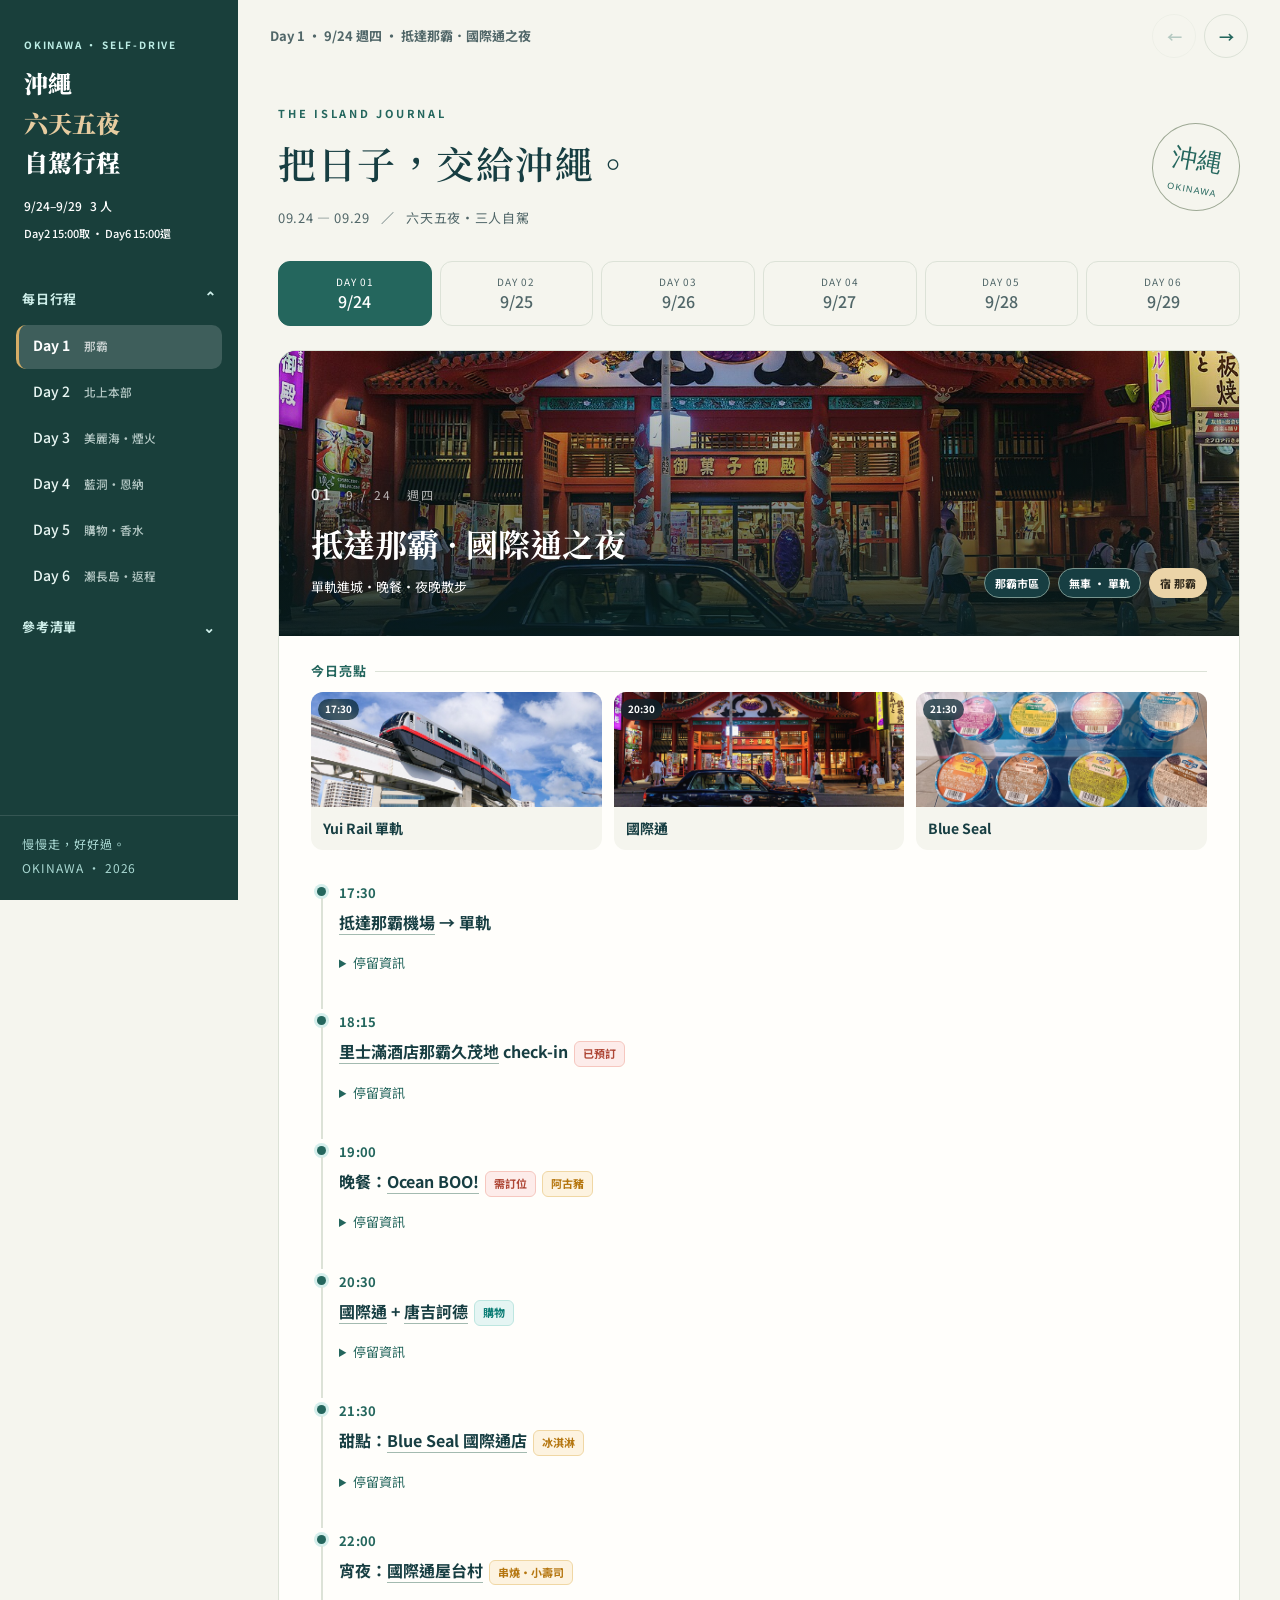
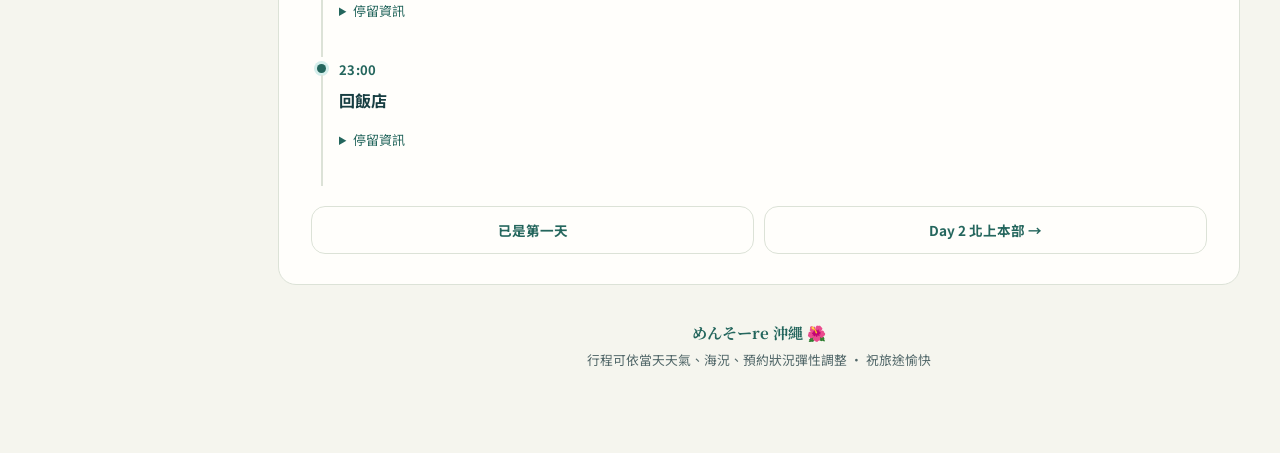
==== commit 2bd3856f: "重新設計沖繩行程網頁並優化手機與電腦版面" ====
--- a/index.html
+++ b/index.html
@@ -372,8 +372,10 @@
     a[href]{color:inherit}
   }
 </style>
+<link rel="stylesheet" href="refresh.css">
 </head>
 <body>
+<a class="skip-link" href="#main-content">跳至主要內容</a>
 
 <div class="shell">
   <div class="overlay" id="overlay"></div>
@@ -417,10 +419,10 @@
         </div>
       </div>
     </nav>
-    <div class="side-foot">めんそーre 沖繩 🌺</div>
+    <div class="side-foot">慢慢走，好好過。<br>OKINAWA · 2026</div>
   </aside>
 
-  <main class="content">
+  <main class="content" id="main-content" tabindex="-1">
     <div class="topbar">
       <button class="menu-btn" id="menuBtn" type="button" aria-label="開啟選單">☰</button>
       <div class="topbar-title" id="topbarTitle">Day 1</div>
@@ -430,6 +432,9 @@
       </div>
     </div>
     <div class="wrap">
+      <header class="trip-intro"><div><p class="kicker">THE ISLAND JOURNAL</p><h2>把日子，交給沖繩。</h2><p>09.24 — 09.29 <span>／</span> 六天五夜・三人自駕</p></div><span class="trip-seal" aria-hidden="true">沖縄<br><small>OKINAWA</small></span></header>
+      <nav class="day-switch" aria-label="選擇行程日期"><button type="button" data-nav="d1" aria-label="第 1 天，9 月 24 日"><span>DAY 01</span><strong>9/24</strong></button><button type="button" data-nav="d2" aria-label="第 2 天，9 月 25 日"><span>DAY 02</span><strong>9/25</strong></button><button type="button" data-nav="d3" aria-label="第 3 天，9 月 26 日"><span>DAY 03</span><strong>9/26</strong></button><button type="button" data-nav="d4" aria-label="第 4 天，9 月 27 日"><span>DAY 04</span><strong>9/27</strong></button><button type="button" data-nav="d5" aria-label="第 5 天，9 月 28 日"><span>DAY 05</span><strong>9/28</strong></button><button type="button" data-nav="d6" aria-label="第 6 天，9 月 29 日"><span>DAY 06</span><strong>9/29</strong></button></nav>
+
 
   <!-- DAY 1 -->
   <section class="panel day active" id="d1" data-title="Day 1 · 9/24 週四 · 抵達那霸．國際通之夜">
@@ -479,12 +484,12 @@
   <!-- DAY 2 -->
   <section class="panel day" id="d2" data-title="Day 2 · 9/25 週五 · 那霸半日．取完車直奔本部">
     <div class="day-head">
-      <div class="day-hero"><img src="images/shurijo.jpg" alt="首里城守禮門" loading="lazy"></div>
+      <div class="day-hero"><img src="images/kinjo-ishidatami.jpg" alt="首里金城町石疊道" loading="lazy"></div>
       <div class="row">
         <div>
           <div class="num">02<small>9 / 25　週五</small></div>
           <h2>那霸半日 · 取完車直奔本部</h2>
-          <div class="theme">上午逛完首里城，15:00 在 OTS 豐崎取車，一路北上睡在美麗海旁邊</div>
+          <div class="theme">朝咖啡、首里散步與牧志市場午餐後，15:00 取車北上</div>
         </div>
         <div class="tags">
           <span class="tag">那霸 → 本部</span>
@@ -498,47 +503,39 @@
     <div class="body">
       <div class="pcards-h">今天長這樣</div>
       <div class="pcards">
-        <a class="pcard" href="https://www.google.com/maps/search/?api=1&amp;query=首里城公園" target="_blank" rel="noopener">
-          <div class="ph"><span class="pin">08:40</span><img src="images/shurijo.jpg" alt="首里城守禮門" loading="lazy"></div>
-          <div class="tx"><div class="tt">首里城 · 守禮門</div><div class="ds">正殿復建中，但守禮門與城牆照拍</div></div>
+        <a class="pcard" href="https://www.google.com/maps/search/?api=1&amp;query=第一牧志公設市場+那覇市松尾2-10-1" target="_blank" rel="noopener">
+          <div class="ph"><span class="pin">11:00</span><img src="images/makishi-market.jpg" alt="第一牧志公設市場" loading="lazy"></div>
+          <div class="tx"><div class="tt">牧志市場午餐</div><div class="ds">中午店家選擇較完整，生食、熟食與代客料理都能選</div></div>
         </a>
         <a class="pcard" href="https://www.google.com/maps/search/?api=1&amp;query=首里金城町石畳道" target="_blank" rel="noopener">
-          <div class="ph"><span class="pin">09:40</span><img src="images/kinjo-ishidatami.jpg" alt="金城町石疊道" loading="lazy"></div>
+          <div class="ph"><span class="pin">09:20</span><img src="images/kinjo-ishidatami.jpg" alt="金城町石疊道" loading="lazy"></div>
           <div class="tx"><div class="tt">金城町石疊道</div><div class="ds">琉球王朝石板古道，免費、綠蔭、最好拍</div></div>
         </a>
-        <a class="pcard" href="https://www.google.com/maps/search/?api=1&amp;query=玉陵+那覇" target="_blank" rel="noopener">
-          <div class="ph"><span class="pin">10:20</span><img src="images/tamaudun.jpg" alt="玉陵" loading="lazy"></div>
-          <div class="tx"><div class="tt">玉陵</div><div class="ds">1501 年琉球王室陵墓，世界遺產、人少</div></div>
-        </a>
-        <a class="pcard" href="https://www.google.com/maps/search/?api=1&amp;query=波上宮+那覇" target="_blank" rel="noopener">
-          <div class="ph"><span class="pin">11:10</span><img src="images/naminoue.jpg" alt="波上宮與波之上海灘" loading="lazy"></div>
-          <div class="tx"><div class="tt">波上宮</div><div class="ds">蓋在海蝕崖上的紅色神社，下面就是海灘</div></div>
-        </a>
-        <a class="pcard" href="https://www.google.com/maps/search/?api=1&amp;query=第一牧志公設市場+那覇市松尾2-10-1" target="_blank" rel="noopener">
-          <div class="ph"><span class="pin">12:10</span><img src="images/makishi-market.jpg" alt="第一牧志公設市場" loading="lazy"></div>
-          <div class="tx"><div class="tt">牧志公設市場</div><div class="ds">樓下挑活海鮮，樓上付加工費請店家料理</div></div>
-        </a>
-        <a class="pcard" href="https://www.google.com/maps/search/?api=1&amp;query=瀬底ビーチ+本部町瀬底" target="_blank" rel="noopener">
-          <div class="ph"><span class="pin">17:50</span><img src="images/sesoko.jpg" alt="瀨底島" loading="lazy"></div>
-          <div class="tx"><div class="tt">瀨底海灘夕陽</div><div class="ds">開兩小時車的獎賞，日落約 18:25</div></div>
-        </a>
-      </div>
-      <div class="stop"><div class="t">08:00</div><div class="n">🍙 <b>早餐</b>：<a class="ml" href="https://www.google.com/maps/search/?api=1&amp;query=ポーたま+国際通り店+那覇市牧志1-2-1" target="_blank" rel="noopener">豬肉蛋飯糰（ポーたま）</a><span class="badge food">在地早餐</span><span class="mc">📮 那覇市牧志1-2-1</span></div><div class="d">國際通元祖店，沖繩人的經典早餐，約 ¥300，外帶邊走邊吃最省時。<details class="alt"><summary>換這家也行</summary><div class="ab">飯店早餐（最省事）／<a class="ml" href="https://www.google.com/maps/search/?api=1&amp;query=泊いゆまち" target="_blank" rel="noopener">泊いゆまち</a>（漁市場，早上就有超便宜生魚片，約 6:00 起）／街角 A&amp;W 早餐套餐</div></details></div></div>
-      <div class="stop"><div class="t">08:40</div><div class="n"><a class="ml" href="https://www.google.com/maps/search/?api=1&amp;query=首里城公園" target="_blank" rel="noopener">首里城公園</a> + <a class="ml" href="https://www.google.com/maps/search/?api=1&amp;query=首里金城町石畳道" target="_blank" rel="noopener">金城町石疊道</a><span class="badge">一開門就到</span><span class="hr">收費區 8:30–19:00（夏季，售票至18:30）・無休</span></div><div class="d">8:30 一開門就進去，人最少、也最不熱。正殿復建中，守禮門、城牆、園區都開放，工地本身是難得一見的畫面。<br>出來走 5 分鐘接<b>金城町石疊道</b>——琉球王朝時代的石板古道，免費、24 小時、綠蔭很美，是首里最好拍的一段。</div></div>
-      <div class="stop"><div class="t">10:20</div><div class="n"><a class="ml" href="https://www.google.com/maps/search/?api=1&amp;query=玉陵+那覇" target="_blank" rel="noopener">玉陵（たまうどぅん）</a><span class="badge">世界遺產</span><span class="hr">9:00–18:00（最終入場17:30）・無休</span></div><div class="d">首里城旁走路 3 分鐘，琉球王室陵墓，1501 年建、也是世界遺產。人少、20–30 分逛完，跟首里城一起收掉最划算。<br><b>不想連看兩個古蹟？</b>直接跳到下一站，多留 40 分鐘給市場和國際通。</div></div>
-      <div class="stop"><div class="t">11:10</div><div class="n"><a class="ml" href="https://www.google.com/maps/search/?api=1&amp;query=波上宮+那覇" target="_blank" rel="noopener">波上宮</a> + <a class="ml" href="https://www.google.com/maps/search/?api=1&amp;query=波の上ビーチ" target="_blank" rel="noopener">波之上海灘</a><span class="hr">境內自由參拜（授與所約 9:00–17:00）・海灘 24 小時免費</span></div><div class="d">蓋在海蝕崖上的紅色神社，沖繩總鎮守，下面就是那霸市區唯一的海灘。單軌旭橋站走過去約 15 分，或直接叫計程車（¥800 上下）。<br><b>時間不夠就二選一：</b>波上宮拍照 20 分 → 直接去市場。</div></div>
-      <div class="stop"><div class="t">12:10</div><div class="n">🦐 <b>午餐</b>：<a class="ml" href="https://www.google.com/maps/search/?api=1&amp;query=第一牧志公設市場+那覇市松尾2-10-1" target="_blank" rel="noopener">第一牧志公設市場</a><span class="badge food">代客料理</span><span class="mc">📮 那覇市松尾2-10-1</span><span class="hr">8:00–22:00・每月第4週日休（12月除外）</span></div><div class="d">樓下挑活海鮮（夜光貝、龍蝦、彩色魚），樓上付加工費請店家料理，沖繩觀光的經典體驗。<details class="alt"><summary>換這家也行</summary><div class="ab"><a class="ml" href="https://www.google.com/maps/search/?api=1&amp;query=郷土料理+波照間+那覇" target="_blank" rel="noopener">波照間</a>（鄉土料理，11:00–24:00 無休）／<a class="ml" href="https://www.google.com/maps/search/?api=1&amp;query=首里そば" target="_blank" rel="noopener">首里そば</a>（首里城附近，11:30–14:00 賣完為止，改早上吃完首里城直接殺過去）／<a class="ml" href="https://www.google.com/maps/search/?api=1&amp;query=Zooton%27s+那覇" target="_blank" rel="noopener">Zooton's</a>（手作漢堡，11:00–20:00）</div></details></div></div>
-      <div class="stop"><div class="t">13:00</div><div class="n">🍧 <b>甜點</b>：<a class="ml" href="https://www.google.com/maps/search/?api=1&amp;query=富士家+ぜんざい+那覇" target="_blank" rel="noopener">富士家 善哉</a><span class="badge food">沖繩剉冰</span><span class="hr">約 10:00–19:00（季節性延長）・無休（元旦除外）</span></div><div class="d">沖繩式善哉＝黑糖煮金時豆上面堆一座刨冰，熱天必吃、¥400 有找。就在國際通旁邊，吃完直接走去單軌站。<details class="alt"><summary>換這家也行</summary><div class="ab">國際通的紅芋塔／雪鹽霜淇淋／<a class="ml" href="https://www.google.com/maps/search/?api=1&amp;query=ブルーシール+国際通り店" target="_blank" rel="noopener">Blue Seal</a></div></details></div></div>
-      <div class="stop"><div class="t">13:25</div><div class="n">單軌到 <a class="ml" href="https://www.google.com/maps/search/?api=1&amp;query=那覇空港" target="_blank" rel="noopener">那霸機場</a> 轉 OTS 接駁車<span class="badge">預留 90 分</span></div><div class="d">縣廳前／牧志 → 那覇空港站，單軌約 <b>15 分</b>。出站後走到<b>國內線航廈外的租車接駁區「10-A／10 番」</b>搭 OTS 免費接駁車，<b>約每 20 分一班、車程約 20 分</b>。⚠️ 國際線航廈的租車巴士站施工中無法停靠，一律走國內線這側上車。<br>趕時間或嫌麻煩的話，三人從市區<b>直接叫計程車到豐崎約 25–30 分、¥3,000 上下</b>，分攤下來跟接駁差不多，還省一次轉乘。</div></div>
-      <div class="stop"><div class="t">15:00</div><div class="n"><a class="ml" href="https://www.google.com/maps/search/?api=1&amp;query=OTSレンタカー+臨空豊崎営業所+豊見城市豊崎3-37" target="_blank" rel="noopener">OTS 臨空豐崎營業所 取車</a><span class="badge">已預約</span><span class="mc">📮 豊見城市豊崎3-37</span><span class="mc">☎ 098-856-8877</span><span class="hr">營業 08:00–19:00</span></div><div class="d">取還安排：<b>Day 2 15:00 取車 · Day 6 15:00 同店還車</b>（共 96 小時）。取車帶齊 5 樣：駕照正本、日文譯本、護照、預約確認信、主駕駛人信用卡。<br>營業所就在 <b>Ashibinaa Outlet / TOMITON 旁邊</b>——<b>今天完全別逛</b>，還有 100 公里要開，留到 Day 6 還車前再買。<br>⚠️ 手續抓 20–25 分，<b>15:25 一定要上路</b>，這是今天唯一的硬時間點。</div></div>
+        <a class="pcard" href="https://www.google.com/maps/search/?api=1&amp;query=国際通り+那覇" target="_blank" rel="noopener">
+          <div class="ph"><span class="pin">11:50</span><img src="images/kokusai-dori.jpg" alt="國際通" loading="lazy"></div>
+          <div class="tx"><div class="tt">國際通散步</div><div class="ds">蘋果派後往美榮橋方向逛，順接羽球店與飯店</div></div>
+        </a>
+        <a class="pcard" href="https://www.google.com/maps/search/?api=1&amp;query=島豚七輪焼+満味+名護市伊差川251" target="_blank" rel="noopener">
+          <div class="ph"><span class="pin">17:30</span><img src="images/shabu-shabu.jpg" alt="沖繩島豚料理" loading="lazy"></div>
+          <div class="tx"><div class="tt">島豚七輪燒 満味</div><div class="ds">名護島豚專門店，列為今晚第一選擇並提前訂位</div></div>
+        </a>
+      </div>
+      <div class="stop"><div class="t">08:00</div><div class="n">🥪 <b>早餐：</b><a class="ml" href="https://maps.app.goo.gl/Tq5kL4C534f2h4KeA" target="_blank" rel="noopener">沖繩街頭早餐＆咖啡 87 DRIVE-IN</a><span class="badge food">國際通方向</span><span class="mc">📮 那覇市松尾2-8-1</span><span class="hr">7:00–14:00・售完為止・不定休</span></div><div class="d">07:50 從飯店步行往國際通，外帶一份小點，推薦<b>阿古豬三明治或沖繩風小吃＋沖繩黑糖拿鐵</b>；若當天飲品是黑糖奶茶而非拿鐵，就以現場菜單為準。邊走邊吃後於 08:35 左右回飯店退房、寄放行李，08:50 搭計程車前往首里。<details class="alt"><summary>🍽 點開查看其他推薦食物</summary><div class="ab"><a class="ml" href="https://www.google.com/maps/search/?api=1&amp;query=ポーたま+牧志市場店+那覇市松尾2-8-35" target="_blank" rel="noopener">ポーたま牧志市場店</a>（7:00–20:00）就在同一方向；外帶一顆基本款豬肉蛋飯糰，再沿路買沖繩黑糖拿鐵。想省候餐時間可預先使用 Fast Pick。</div></details></div></div>
+      <div class="stop"><div class="t">09:20</div><div class="n"><a class="ml" href="https://www.google.com/maps/search/?api=1&amp;query=首里金城町石畳道" target="_blank" rel="noopener">首里金城町石疊道</a><span class="badge">免費·24h</span></div><div class="d">從國際通一帶搭計程車前往約 20 分。琉球王朝石板古道有陡坡、石面雨天會滑，<b>由上往下走一段再折返即可</b>，留約 35 分鐘。<details class="alt"><summary>時間充裕再去：首里西來院達摩寺</summary><div class="ab"><a class="ml" href="https://www.google.com/maps/search/?api=1&amp;query=首里西来院+那覇市首里赤田町1-5-1" target="_blank" rel="noopener">首里西來院達摩寺</a>（約 7:00–18:00）可看達摩、迷你千鳥居與御守；與石疊道之間有坡，建議搭短程計程車。<b>這站是可刪備選</b>，想去 hoppepan 就不要排達摩寺。</div></details></div></div>
+      <div class="stop"><div class="t">10:20</div><div class="n">🥐 <a class="ml" href="https://maps.app.goo.gl/zpX4suwubNAVA5h98" target="_blank" rel="noopener">hoppepan（ほっぺパン）</a><span class="badge food">浦添麵包店</span><span class="hr warn">10:00–19:00・週一至週三休・可能售完</span></div><div class="d">逛完石疊道後搭計程車前往浦添，買甜、鹹麵包當點心或 Day 3 早餐，停留約 20–25 分鐘；接著搭車回牧志市場。若首里延誤或店外排隊太長就跳過。</div></div>
+      <div class="stop"><div class="t">11:00</div><div class="n">🦐 <b>午餐：</b><a class="ml" href="https://www.google.com/maps/search/?api=1&amp;query=第一牧志公設市場+那覇市松尾2-10-1" target="_blank" rel="noopener">第一牧志公設市場</a><span class="badge food">生食、熟食都可</span><span class="mc">📮 那覇市松尾2-10-1</span><span class="hr">8:00–22:00・每月第4週日休（12月除外）</span></div><div class="d">中午一樓魚攤與二樓食堂選擇較完整；吃完從市場往浮島通り、國際通與美榮橋方向走，能順接蘋果派、羽球店及飯店。<details class="alt"><summary>🍽 點開查看推薦食物</summary><div class="ab">🐟 <b>吃生食：</b>一樓選生魚片、海葡萄或海鮮，再請二樓食堂代客料理。<br><br>🍳 <b>不吃生食：</b>可請店家把海鮮做成奶油燒、鹽烤、味噌湯或炒物，也可直接選沖繩麵、炒苦瓜、炸物與其他熟食。點餐前先確認代客料理費與做法。<br><br>🥧 <b>飯後指定甜點：</b><a class="ml" href="https://www.google.com/maps/search/?api=1&amp;query=沖縄+mille+mele+那覇市松尾2-3-11" target="_blank" rel="noopener">世界第一蘋果派 mille mele 浮島通り店</a>，地址為那覇市松尾2-3-11，官網目前標示 9:00–17:00。<br><br>🍧 <b>時間允許再去：</b><a class="ml" href="https://www.google.com/maps/search/?api=1&amp;query=富士家+ぜんざい+那覇" target="_blank" rel="noopener">富士家 善哉（泊本店）</a>——招牌沖繩善哉是金時豆、白玉與刨冰；9 月約 11:00–20:00。店在泊、比羽球店再往北，<b>若 12:40 前還沒買完羽球用品就跳過</b>，不要影響取車。</div></details></div></div>
+      <div class="stop"><div class="t">11:50</div><div class="n">🚶 市場本通り → 浮島通り → 國際通 → 美榮橋方向散步</div><div class="d">離開牧志市場後，先順路逛<a class="ml" href="https://www.google.com/maps/search/?api=1&amp;query=SuiSavon+首里石鹸+市場本通りギャラリーショップ+那覇市牧志3-1-1" target="_blank" rel="noopener"><b>首里石鹸市場本通り店</b></a>（那覇市牧志3-1-1，11:00–19:00），停留約 10 分鐘；接著到浮島通り買 mille mele，再沿國際通往美榮橋方向逛。不要往縣廳前方向走到底，以免之後折返。</div></div>
+      <div class="stop"><div class="t">12:15</div><div class="n">🏸 <a class="ml" href="https://www.google.com/maps/search/?api=1&amp;query=SMASH+JAPAN+那覇市牧志2-17-4" target="_blank" rel="noopener">SMASH JAPAN</a><span class="badge play">羽球專門店</span><span class="mc">📮 那覇市牧志2-17-4 2F</span><span class="hr">平日 12:00–19:30・週三休</span></div><div class="d">原 Shuttle House，位於美榮橋站步行約 4 分、Lawson 樓上，主力品牌包含 YONEX、GOSEN、KIZUNA。留約 25 分鐘快速選購，之後回附近飯店領行李。</div></div>
+      <div class="stop"><div class="t">13:05</div><div class="n">單軌到 <a class="ml" href="https://www.google.com/maps/search/?api=1&amp;query=那覇空港" target="_blank" rel="noopener">那霸機場</a> 轉 OTS 接駁車<span class="badge">預留近 2 小時</span></div><div class="d">從飯店取行李後由美榮橋站前往那覇空港站，單軌約 <b>15 分</b>。出站後走到<b>國內線航廈外的租車接駁區「10-A／10 番」</b>搭 OTS 免費接駁車，約每 20 分一班、車程約 20 分。<br>若羽球店結帳延誤，三人可從市區<b>直接叫計程車到豐崎，約 25–30 分</b>，避免錯過 15:00 取車。</div></div>
+      <div class="stop"><div class="t">15:00</div><div class="n"><a class="ml" href="https://www.google.com/maps/search/?api=1&amp;query=OTSレンタカー+臨空豊崎営業所+豊見城市豊崎3-37" target="_blank" rel="noopener">OTS 臨空豐崎營業所 取車</a><span class="badge">已預約</span><span class="mc">📮 豊見城市豊崎3-37</span><span class="mc">☎ 098-856-8877</span><span class="hr">營業 08:00–19:00</span></div><div class="d">取還安排：<b>Day 2 15:00 取車 · Day 6 15:00 同店還車</b>（共 96 小時）。取車帶齊 5 樣：駕照正本、日文譯本、護照、預約確認信、主駕駛人信用卡。<br>⚠️ 手續抓 20–25 分，<b>15:25 一定要上路</b>，這是今天唯一的硬時間點。</div></div>
       <div class="drive">🚗 OTS 豐崎 → 道の駅 許田　約 78 km · 80 分（那覇空港自動車道免費段 → 西原JCT 上沖繩自動車道 → <b>許田IC</b> 下，ETC 約 ¥1,020）<br>這是全程最長的一段，取完車<b>直接上高速、別走 58 號市區</b>，不然會多花 40 分卡在下班車潮裡。</div>
-      <div class="stop"><div class="t">16:50</div><div class="n">🍤 <a class="ml" href="https://www.google.com/maps/search/?api=1&amp;query=道の駅許田+名護市許田17-1" target="_blank" rel="noopener">道の駅 許田</a><span class="badge">買明天的水族館票</span><span class="mc">📮 名護市許田17-1</span><span class="hr">9:00–19:00・無休</span></div><div class="d">下許田IC 後第一個休息站，也是這趟<b>唯一一次「順路買到水族館折扣票」的機會</b>——這裡的窗口賣美麗海入場券，比現場票便宜（大人約省 ¥400／人），明天一開門就能直接進場、不用排售票口。<br>順便上廁所、吃現炸天婦羅與炸雞（沖繩人自己最愛的休息站）、喝現榨果汁。<b>停 20 分就走</b>，別逛到忘記夕陽。<figure class="shot"><img src="images/michinoeki-kyoda.jpg" alt="道の駅 許田" loading="lazy" data-cap="道の駅 許田｜下許田IC 後第一個休息站，也是全程唯一順路買到美麗海折扣票的地方"><figcaption><b>道の駅 許田</b>｜這裡的窗口賣美麗海入場券，比現場票便宜約 ¥400／人</figcaption></figure></div></div>
-      <div class="drive">🚗 道の駅 許田 → 瀨底海灘　約 28 km · 40 分（58 號北上轉 449 號，過瀨底大橋）</div>
-      <div class="stop"><div class="t">17:50</div><div class="n">🌅 <a class="ml" href="https://www.google.com/maps/search/?api=1&amp;query=瀬底ビーチ+本部町瀬底" target="_blank" rel="noopener">瀨底海灘</a> 看夕陽<span class="badge play">北部第一夕陽</span><span class="hr warn">救生員泳季約 9:00–17:00；沙灘散步不限時</span></div><div class="d">過瀨底大橋就到，沖繩本島數一數二透明的沙灘，<b>正對西邊、9 月下旬日落約 18:25</b>，是北部看夕陽的第一名。開了兩小時車，走進海水裡泡泡腳剛好把疲勞洗掉。這時段救生員已下班，只散步拍照別游泳。<details class="alt"><summary>換這裡也行</summary><div class="ab"><a class="ml" href="https://www.google.com/maps/search/?api=1&amp;query=備瀬崎" target="_blank" rel="noopener">備瀨崎</a>（福木林道盡頭的礁岩海岸，看得到伊江島）／<a class="ml" href="https://www.google.com/maps/search/?api=1&amp;query=瀬底大橋" target="_blank" rel="noopener">瀨底大橋</a>橋頭停車看落日</div></details><br>⚠️ 若取車或路上延誤到 18:10 還沒到，直接放棄夕陽<b>先去 check-in</b>，明天早上還會再看到海。</div></div>
-      <div class="drive">🚗 瀨底海灘 → Churaumi On The Beach Motobu　約 8 km · 15 分</div>
-      <div class="stop"><div class="t">19:00</div><div class="n">🍢 <a class="ml" href="https://maps.app.goo.gl/z4hCzqUshMuYyNzC9" target="_blank" rel="noopener">Churaumi On The Beach Motobu</a> check-in + <b>晚餐</b><span class="badge">已預訂</span></div><div class="d">飯店在本部崎本部海岸，從瀨底回程順路。北部晚上餐廳收得早，若住宿方案不含餐，建議<b>入住前先買晚餐與隔天早餐</b>。<details class="alt"><summary>想外食</summary><div class="ab"><a class="ml" href="https://www.google.com/maps/search/?api=1&amp;query=島豚七輪焼+満味+名護市" target="_blank" rel="noopener">島豚七輪燒 満味</a>／<a class="ml" href="https://www.google.com/maps/search/?api=1&amp;query=百年古家+大家+うふや+名護市中山90" target="_blank" rel="noopener">百年古家 大家（うふや）</a>，兩間都建議先訂位。</div></details></div></div>
+      <div class="stop"><div class="t">16:50</div><div class="n">🍤 <a class="ml" href="https://www.google.com/maps/search/?api=1&amp;query=道の駅許田+名護市許田17-1" target="_blank" rel="noopener">道の駅 許田</a><span class="badge">買明天的水族館票</span><span class="mc">📮 名護市許田17-1</span><span class="hr">9:00–19:00・無休</span></div><div class="d">下許田IC 後第一個休息站，也是這趟<b>唯一一次「順路買到水族館折扣票」的機會</b>。停 15–20 分買票、上廁所即可。<br>🅿️ <a class="ml" href="https://www.google.com/maps/search/?api=1&amp;query=道の駅許田+駐車場" target="_blank" rel="noopener"><b>直接導航：道の駅許田停車場</b></a>。北上接近時停車場入口就在<b>左手邊</b>，看到入口直接左轉進去，<b>不要跟著導航繼續走再迴轉</b>。</div></div>
+      <div class="drive">🚗 道の駅 許田 → 島豚七輪燒 満味　約 15 km · 20 分</div>
+      <div class="stop"><div class="t">17:30</div><div class="n">🍖 <b>晚餐：</b><a class="ml" href="https://www.google.com/maps/search/?api=1&amp;query=島豚七輪焼+満味+名護市伊差川251" target="_blank" rel="noopener">島豚七輪燒 満味</a><span class="badge">需訂位</span><span class="mc">📮 名護市伊差川251</span><span class="mc">☎ 0980-53-5383</span><span class="hr">17:00–22:00・週日、週一休</span></div><div class="d">今晚第一選擇。專吃沖繩島豚的七輪燒與豬肉料理，9/25 週五正常營業；建議預約 17:30，吃完再前往飯店。</div></div>
+      <div class="drive">🚗 満味 → Churaumi On The Beach Motobu　約 22 km · 30 分</div>
+      <div class="stop"><div class="t">19:30</div><div class="n"><a class="ml" href="https://maps.app.goo.gl/z4hCzqUshMuYyNzC9" target="_blank" rel="noopener">Churaumi On The Beach Motobu</a> check-in<span class="badge">已預訂</span></div><div class="d">晚餐後直接入住；若飯店要求提早辦理，請事先告知預計約 19:30 抵達。今天不再繞去瀨底海灘，避免晚餐訂位與入住時間互相擠壓。</div></div>
       <div class="stop"><div class="t">21:00</div><div class="n">🌙 <b>宵夜</b>：超市掃貨帶回房間<span class="badge food">沖繩限定</span></div><div class="d">本部、瀨底晚上非常安靜，<b>沒有夜市也沒有屋台</b>——但這才是買零食最好的時機：<a class="ml" href="https://www.google.com/maps/search/?api=1&amp;query=かねひで+本部" target="_blank" rel="noopener">かねひで</a>／<a class="ml" href="https://www.google.com/maps/search/?api=1&amp;query=サンエー+本部" target="_blank" rel="noopener">San-A</a> 超市（多營業到 22:00–24:00）買 <b>Orion 啤酒、海葡萄、島豆腐、沖繩限定泡麵、紅芋點心</b>，比國際通便宜一大截。<details class="alt"><summary>更懶的版本</summary><div class="ab">沿線的 Lawson／FamilyMart 24 小時，沖繩限定御飯糰、金楚糕、A&amp;W 罐裝麥根沙士。</div></details><br>⏰ <b>今晚早點睡</b>，明天 08:20 要卡水族館開門。</div></div>
-      <div class="note"><b>今天的重點只有一件事：把車開到北部。</b>15:25 從豐崎出發、17:50 到瀨底，中間只停一個休息站——やちむんの里與座喜味城改為 Day 3 南下時的備選，殘波岬與萬座毛移到 Day 4 的恩納日，今天硬塞只會兩頭空。<br><b>如果取車延誤或下雨</b>：直接砍掉夕陽，一路開到飯店，19:00 前 check-in 反而更輕鬆；許田休息站也可以縮成 10 分鐘（票一定要買）。</div>
+      <div class="note"><b>如果取車延誤或下雨：</b>許田休息站縮成 10 分鐘，但水族館票要先買；並立即致電満味告知可能遲到。若無法配合訂位，改在名護或本部外帶晚餐後直接入住。</div>
       <div class="panel-nav"><button class="pnav-btn" type="button" data-nav="d1">← Day 1 那霸</button><button class="pnav-btn" type="button" data-nav="d3">Day 3 美麗海·煙火 →</button></div>
     </div>
   </section>
@@ -579,26 +576,26 @@
         </a>
         <a class="pcard" href="https://www.google.com/maps/search/?api=1&amp;query=美浜アメリカンビレッジ+北谷町" target="_blank" rel="noopener">
           <div class="ph"><span class="pin">15:30</span><img src="images/american-village.jpg" alt="美國村" loading="lazy"></div>
-          <div class="tx"><div class="tt">美國村（北谷）</div><div class="ds">彩色牆、摩天輪、古著店，停一次車全逛完</div></div>
+          <div class="tx"><div class="tt">美國村（北谷）</div><div class="ds">北谷公園停車 · 外帶晚餐 · 夕陽與煙火</div></div>
         </a>
         <a class="pcard" href="https://www.google.com/maps/search/?api=1&amp;query=北谷公園サンセットビーチ" target="_blank" rel="noopener">
           <div class="ph"><span class="pin">18:10</span><img src="images/sunset-beach.jpg" alt="北谷 Sunset Beach" loading="lazy"></div>
           <div class="tx"><div class="tt">Sunset Beach</div><div class="ds">日落約 18:25，接著 20:00 就是煙火</div></div>
         </a>
       </div>
-      <div class="stop"><div class="t">07:00</div><div class="n">🥐 <b>早餐</b>：Churaumi On The Beach Motobu</div><div class="d">07:45 前吃完並退房，<b>07:50 準時開車</b>；飯店到水族館需預留約 25–30 分鐘。行李全部裝上車，今晚換住讀谷。</div></div>
-      <div class="stop"><div class="t">08:20</div><div class="n"><a class="ml" href="https://www.google.com/maps/search/?api=1&amp;query=沖縄美ら海水族館+北口P7駐車場+本部町石川424" target="_blank" rel="noopener">美麗海水族館</a><span class="badge">票昨天已買</span><span class="mc">🚘 MapCode <b>553 075 797</b></span><span class="hr">8:30–18:30（最終入館17:30）・無休</span></div><div class="d">導航直接鎖定離入口最近的<b>北口 P7 立體停車場</b>。8:30 一開門先攻室內「黑潮之海」看鯨鯊、鬼蝠魟——<b>開館後第一個小時人最少</b>，遊覽車團客大約 10:30 才進來，這是住在旁邊唯一的、也是最大的優勢。<br>想坐水槽旁的 <b>Ocean Blue 咖啡</b>，一開館先去門口機器抽號碼牌（不可預約、限時 40 分）。10:00 / 11:30 有<b>黑潮之海餵食解說</b>，可以卡一場。<br>票昨天在道の駅許田已經買好，直接刷進場、不用排售票口。</div></div>
+      <div class="stop"><div class="t">07:00</div><div class="n">🥐 <b>早餐：</b><a class="ml" href="https://www.google.com/maps/search/?api=1&amp;query=スターバックス+沖縄本部町店+本部町山川1421-4" target="_blank" rel="noopener">Starbucks 沖繩本部町店</a><span class="badge food">順路·得來速</span><span class="hr">7:00–22:00・不定休</span></div><div class="d">先退房、行李上車，沿水族館方向到本部町店吃三明治、糕點與咖啡；時間緊就用 Mobile Order 或得來速。<b>07:50 前離開</b>，保留進停車場與走到入口的時間。<br>🚘 <b>停車：</b>星巴克旁有一處較小的停車區；車位不足就直接開到後方的<a class="ml" href="https://maps.app.goo.gl/S3deYyEUgQNQnJ4U7" target="_blank" rel="noopener">ハナサキマルシェ／Hotel Mahaina 共用停車場</a>。當日第一次入場 <b>4 小時內免費</b>，之後每 60 分鐘 ¥200；再次入場則從入場起計費，仍以現場告示為準。<details class="alt"><summary>🍽 點開查看其他推薦食物</summary><div class="ab"><a class="ml" href="https://maps.app.goo.gl/5N42ZdBGzFeV399C9" target="_blank" rel="noopener"><b>ポーたま沖繩本部町店</b></a>（7:00–20:00，L.O.19:30，飯售完可能提早結束）：現做豬肉蛋飯糰，適合快速外帶。<br><br><a class="ml" href="https://maps.app.goo.gl/wXaL2mhxGaxTLrFC7" target="_blank" rel="noopener"><b>Bachikwai Galette &amp; Crepes</b></a>（7:30–17:00、週三休）：沖繩縣產蕎麥粉可麗餅與法式薄餅，可外帶；想吃這間要控制候餐時間，最晚仍於 07:50 離開。兩間都在星巴克旁的ハナサキマルシェ內，可使用同一停車場。</div></details></div></div>
+      <div class="stop"><div class="t">08:20</div><div class="n"><a class="ml" href="https://www.google.com/maps/search/?api=1&amp;query=P9+エメラルドゲート駐車場+海洋博公園" target="_blank" rel="noopener">美麗海水族館 · P9 停車</a><span class="badge">票昨天已買</span><span class="mc">🚘 P9 エメラルドゲート立體停車場</span><span class="hr">8:30–18:30（最終入館17:30）・無休</span></div><div class="d">導航直接鎖定 <b>P9 エメラルドゲート立體停車場</b>（免費、約 153 格、高度限制 2.3 m），停好後步行約 5–7 分鐘到水族館；P9 比 P7 小，08:20 抵達較保險。<br><b>08:30–09:00｜先攻大水槽：</b>入館後先略過珊瑚與熱帶魚區，直走「黑潮之海」看鯨鯊、鬼蝠魟，再到後方美麗海劇場拍照，之後折返珊瑚區依順路慢慢逛。<br><b>09:00–09:50｜Ocean Blue：</b>回到大水槽旁登記景觀座。水槽側僅 9 區、每次 50 分鐘、當日依序受理且不能預約；若順利入座，可從同一座大水槽看到 09:30 餵食，但解說聲音與視角不保證。<b>若景觀座要等，直接放棄座位，改在大水槽正面看 09:30 餵食</b>。10:00 前離開 Ocean Blue。<br><b>09:50–10:10｜往出口：</b>快速看鯊魚研究區、深海區與出口商店，不在紀念品區停留。<br><b>10:10–10:30｜海豚劇場：</b>出館後直接走到オキちゃん劇場，最晚 10:20 入座看 10:30 海豚秀（約 20 分鐘）。整套走法可行但時間緊；任一段延誤就縮短珊瑚區，不能壓縮劇場移動時間。<br>票昨天在道の駅許田已經買好，直接刷進場、不用排售票口。</div></div>
       <div class="drive">🚗 美麗海水族館 → 古宇利島　約 20 km · 32 分</div>
       <div class="stop"><div class="t">11:20</div><div class="n"><a class="ml" href="https://www.google.com/maps/search/?api=1&amp;query=古宇利島" target="_blank" rel="noopener">古宇利島</a> + <a class="ml" href="https://www.google.com/maps/search/?api=1&amp;query=古宇利大橋" target="_blank" rel="noopener">古宇利大橋</a><span class="badge play">本日主行程</span></div><div class="d">過橋看海景後，在島上停留約 <b>90 分鐘</b>。優先選古宇利海灘／大橋觀景與午餐；若要走心形岩，需把停車與步行時間一起算進去。<br>🍤 <b>午餐：</b>島上蝦蝦飯、海景餐廳或簡單外帶，<b>12:50 必須上車</b>，排隊過長就立刻換店。<br>🍧 <b>甜點備選（不設固定時段）：</b><a class="ml" href="https://www.google.com/maps/search/?api=1&amp;query=新垣ぜんざい+本部町渡久地11-2" target="_blank" rel="noopener">新垣ぜんざい</a>（本部，原本固定甜點，但改走古宇利後不順路）／水族館旁 <a class="ml" href="https://www.google.com/maps/search/?api=1&amp;query=ブルーシール+美ら海" target="_blank" rel="noopener">Blue Seal</a>／備瀨果汁攤／古宇利島上的冰品、果汁或咖啡。剛好在附近且時間充裕再決定，不為甜點繞路。</div></div>
       <div class="drive">🚗 古宇利島 → 讀谷 Kukuru Resort　約 75 km · 95–115 分（週六午後可能塞車；導航優先走許田 IC → 沖繩自動車道南下）</div>
       <div class="stop"><div class="t">14:30–15:10</div><div class="n"><a class="ml" href="https://maps.app.goo.gl/2Q7bgzmCz7eku73T9" target="_blank" rel="noopener">Murasaki Mura · Yomitan Kukuru Resort Okinawa</a><span class="badge">已預訂 · 連住 2 晚</span></div><div class="d">飯店就在讀谷，位於古宇利南下往美國村的動線旁。<b>若已可辦理入住，且導航仍顯示 16:30 前能到美國村，就先 check-in、放行李，停留最多 20 分鐘</b>；房間尚未整理好可只寄放行李。若塞車或古宇利延誤，直接略過，煙火後再入住。<br><b>進度超前才加一站：</b><a class="ml" href="https://www.google.com/maps/search/?api=1&amp;query=やちむんの里+読谷村座喜味2653-1" target="_blank" rel="noopener">やちむんの里</a>或<a class="ml" href="https://www.google.com/maps/search/?api=1&amp;query=座喜味城跡+読谷村座喜味" target="_blank" rel="noopener">座喜味城跡</a>二選一，最多 20–30 分鐘；但不得犧牲美國村停車時間。附近甜點 <a class="ml" href="https://www.google.com/maps/search/?api=1&amp;query=鶴亀堂ぜんざい+読谷村座喜味" target="_blank" rel="noopener">鶴龜堂ぜんざい</a>同樣只作順路備選。</div></div>
       <div class="drive">🚗 Kukuru Resort → 美國村　約 25 km · 35–50 分（週六午後依即時導航）</div>
-      <div class="stop"><div class="t">15:30–16:30</div><div class="n"><a class="ml" href="https://www.google.com/maps/search/?api=1&amp;query=美浜アメリカンビレッジ+北谷町" target="_blank" rel="noopener">美國村（北谷）· 停車與卡位</a><span class="badge play">最晚 17:00</span></div><div class="d"><b>抵達後先停車，再確認煙火觀看位置</b>；週六不要把停車緩衝拿去換讀谷景點。整個美浜停一次車後都能步行：<br>・<a class="ml" href="https://www.google.com/maps/search/?api=1&amp;query=デポアイランド+北谷町美浜" target="_blank" rel="noopener">Depot Island</a>：古著、雜貨、彩色牆拍照<br>・<a class="ml" href="https://www.google.com/maps/search/?api=1&amp;query=スポーツデポ北谷店+北谷町美浜1-5-1" target="_blank" rel="noopener"><b>Sports Depo 北谷店</b></a>：運動用品<span class="mc">📮 北谷町美浜1-5-1</span><span class="hr">10:00–20:00</span><br>・<a class="ml" href="https://www.google.com/maps/search/?api=1&amp;query=イオン北谷店+北谷町美浜8-3" target="_blank" rel="noopener"><b>AEON 北谷店</b></a>：超市＋藥妝＋專門店<span class="mc">📮 北谷町美浜8-3</span><span class="hr">食品 9:00–23:00・專門店 10:00–22:00</span><br>🍦 <b>附近甜點：</b><a class="ml" href="https://www.google.com/maps/search/?api=1&amp;query=ブルーシール+北谷" target="_blank" rel="noopener">Blue Seal 北谷店</a>／Depot Island 內的可麗餅、冰沙攤，停好車後再看時間與排隊狀況決定。</div></div>
+      <div class="stop"><div class="t">15:30–16:30</div><div class="n"><a class="ml" href="https://maps.app.goo.gl/Dr5E4EqTeZtsN7kh6" target="_blank" rel="noopener">美國村（北谷）· 北谷公園停車場</a><span class="badge play">最晚 17:00</span></div><div class="d"><b>抵達後直接停北谷公園停車場，再確認煙火觀看位置</b>；週六不要把停車緩衝拿去換讀谷景點。附近想逛的店與景點以大家事先儲存在 Google Maps 的清單為準，行程表不再逐一安排。</div></div>
       <div class="stop"><div class="t">18:10</div><div class="n"><a class="ml" href="https://www.google.com/maps/search/?api=1&amp;query=北谷公園サンセットビーチ+北谷町美浜2" target="_blank" rel="noopener">Sunset Beach</a> 看夕陽<span class="mc">📮 北谷町美浜2</span></div><div class="d">9 月下旬<b>日落約 18:25</b>，18:10 到剛好。</div></div>
-      <div class="stop"><div class="t">18:45</div><div class="n">🍔 <b>晚餐</b>（美國村內）<span class="badge food">塔可飯／漢堡</span></div><div class="d">全部在走路範圍，看當下想吃什麼：<br>・<a class="ml" href="https://www.google.com/maps/search/?api=1&amp;query=GORDIE%27S+北谷" target="_blank" rel="noopener">GORDIE'S</a>　炭烤漢堡老字號<span class="hr warn">約 11:00–21:30，公休眾說不一</span><br>・<a class="ml" href="https://www.google.com/maps/search/?api=1&amp;query=キングタコス+北谷" target="_blank" rel="noopener">King Tacos</a>　塔可飯發源店<span class="hr">10:30–21:00・無休</span><br>・<a class="ml" href="https://www.google.com/maps/search/?api=1&amp;query=A%26W+北谷" target="_blank" rel="noopener">A&amp;W</a>　麥根沙士＋咖哩薯條<span class="hr">多為 24 小時</span><br>・<a class="ml" href="https://www.google.com/maps/search/?api=1&amp;query=The+Calif+Kitchen+沖縄北谷" target="_blank" rel="noopener">The Calif Kitchen</a>　頂樓海景餐廳，煙火前卡位好選擇<span class="hr warn">時間依季節調整，建議先查或訂位</span></div></div>
+      <div class="stop"><div class="t">18:45</div><div class="n">🌭 <b>晚餐：</b>外帶單點、戶外分食<span class="badge food">不用候位</span></div><div class="d">各自挑一兩樣外帶，到附近戶外用餐區會合；以少量分食為主，避免錯過 19:30 前的煙火卡位時間。<details class="alt"><summary>🍽 點開查看推薦食物</summary><div class="ab"><a class="ml" href="https://maps.app.goo.gl/EJFdEbpnFAPXd7Mo7" target="_blank" rel="noopener"><b>BENSON’S</b></a>：100% 牛肉腸美式熱狗，最適合單手拿著吃。<br><br><a class="ml" href="https://www.google.com/maps/search/?api=1&amp;query=Taco%27s+Cafe+Taco+Loco+北谷町美浜" target="_blank" rel="noopener"><b>Taco’s Cafe Taco Loco</b></a>：塔可、塔可飯，可多人各買不同口味分食。<br><br><a class="ml" href="https://www.google.com/maps/search/?api=1&amp;query=Pocke+Farm+北谷町美浜" target="_blank" rel="noopener"><b>Pocke Farm</b></a>：塔可飯、漢堡等快速單點。<br><br><a class="ml" href="https://www.google.com/maps/search/?api=1&amp;query=Guts+Fried+Chicken+北谷町美浜" target="_blank" rel="noopener"><b>Guts Fried Chicken</b></a>：炸雞適合共享。<br><br><a class="ml" href="https://www.google.com/maps/search/?api=1&amp;query=ポーたま+北谷アメリカンビレッジ店" target="_blank" rel="noopener"><b>ポーたま北谷美國村店</b></a>：豬肉蛋飯糰，有蝦塔塔醬、苦瓜天婦羅等限定口味。<br><br><a class="ml" href="https://www.google.com/maps/search/?api=1&amp;query=BRUAL+アメリカンビレッジ店" target="_blank" rel="noopener"><b>BRUAL</b></a>：想吃份量較大的漢堡可選這間。各店營業與外帶供應可能調整，當天以 Google Maps 與現場為準。</div></details></div></div>
       <div class="stop"><div class="t">20:00</div><div class="n">🎆 北谷週六煙火<span class="badge">9/26 官方場次</span></div><div class="d">官方已列出 2026/9/26 場次，20:00 起施放約 3 分鐘、免費；推薦在 <b>Depot Island Boardwalk 至北谷 Fisherina 海岸</b>觀看。19:30 前到海邊卡位，當天仍要查看官方社群的天候取消公告。<b>放完不用急著走</b>——AEON 與多數店家到 22:00，還能再補一輪貨。</div></div>
-      <div class="stop"><div class="t">20:15</div><div class="n">🌭 <b>宵夜</b> + 續攤逛街<span class="badge play">開到 22:00</span></div><div class="d">煙火只放 3 分鐘，<b>放完千萬別急著走</b>——這裡是全程最晚還有得逛的地方：<br>・<a class="ml" href="https://www.google.com/maps/search/?api=1&amp;query=イオン北谷店+北谷町美浜8-3" target="_blank" rel="noopener">AEON 北谷店</a> 食品區到 23:00、專門店到 22:00（買宵夜＋隔天早餐）<br>・A&amp;W 24 小時，麥根沙士配 Curly Fries<br>・Depot Island 的酒吧與美式餐廳多開到 23:00 之後<br>・<a class="ml" href="https://www.google.com/maps/search/?api=1&amp;query=デポアイランド+北谷町美浜" target="_blank" rel="noopener">Depot Island</a> 海邊步道夜景散步（免費，人潮散掉後最舒服）</div></div>
-      <div class="stop"><div class="t">21:15</div><div class="n">返回讀谷 Kukuru Resort<span class="badge">連住 2 晚</span></div><div class="d">若下午已入住，直接回房；若下午來不及，今晚才正式 check-in，應事先通知飯店約 22:00 抵達。飯店晚餐今晚不用訂（在美國村吃飽了）。</div></div>
+      <div class="stop"><div class="t">20:15</div><div class="n">🥩 <b>宵夜備選：</b><a class="ml" href="https://www.google.com/maps/search/?api=1&amp;query=ステーキハウス88+北谷アメリカンビレッジ店" target="_blank" rel="noopener">Steak House 88 北谷美國村店</a><span class="badge food">有胃口再吃</span><span class="hr">11:00–23:00（L.O.22:00）・無休</span></div><div class="d">煙火後若還餓，再把 88 牛排當宵夜；店在 at’s Chatan 2F，週六不接受預約，排隊太長就放棄。不另外安排逛街景點。</div></div>
+      <div class="stop"><div class="t">21:15</div><div class="n">返回讀谷 Kukuru Resort<span class="badge">連住 2 晚</span></div><div class="d">若下午已入住，直接回房；若下午來不及，今晚才正式 check-in，應事先通知飯店約 22:00 抵達。晚餐已在美國村處理。</div></div>
       <div class="drive">🚗 美國村 → Kukuru Resort　約 25 km · 30–40 分（58 號北上轉讀谷）</div>
       <div class="note"><b>今天改為古宇利島優先，加上讀谷飯店與北谷往返，預估自駕約 160 km。</b>真正的硬時間是<b>古宇利 12:50 離開、最晚 17:00 抵達美國村</b>。甜點全部改成順路備註；やちむんの里與座喜味城跡都是可拋棄備選，而且當天只選一個。<br><br>
       <b>時間如果被吃掉，砍點順序：</b>甜點 → 讀谷兩個備選全部取消 → 古宇利島縮短為大橋、海灘與午餐。<b>絕對不要砍的是古宇利島、水族館第一個小時，以及提早抵達美國村的停車與煙火緩衝。</b></div>
@@ -645,7 +642,7 @@
           <div class="tx"><div class="tt">萬座毛</div><div class="ds">象鼻岩＋木棧步道，日落約 18:25</div></div>
         </a>
       </div>
-      <div class="stop"><div class="t">07:30</div><div class="n">🥐 <b>早餐</b>：Yomitan Kukuru Resort</div><div class="d">今天上午下水，<b>吃七分飽就好</b>。連住第二晚，不用退房或搬行李。</div></div>
+      <div class="stop"><div class="t">07:15</div><div class="n">🥐 <b>早餐：</b><a class="ml" href="https://www.google.com/maps/search/?api=1&amp;query=ローヤルホテル+カフェレストラン+読谷村楚辺1315" target="_blank" rel="noopener">Royal Hotel Café Restaurant</a><span class="badge food">讀谷朝咖啡</span><span class="hr">7:00–16:00（L.O.15:00）</span></div><div class="d">在讀谷村內吃早餐套餐、麵包與咖啡；上午要下水，<b>吃七分飽即可</b>。連住第二晚，不用搬行李。</div></div>
       <div class="stop"><div class="t">08:30</div><div class="n">🤿 玩水組（2 人）：<a class="ml" href="https://www.google.com/maps/search/?api=1&amp;query=真栄田岬+恩納村真栄田469-1" target="_blank" rel="noopener">青之洞窟浮潛</a> / SUP<span class="badge">選含接送</span><span class="badge play">水上</span><span class="mc">📮 恩納村真栄田469-1</span></div><div class="d">恩納村真榮田岬，全沖繩最知名浮潛點。選<b>早上時段</b>海面平靜、新手好上手；<b>務必挑「含飯店接送」的中文教練行程</b>——潛店到飯店來回接送，租車完全不用動。含裝備、水中拍照，約 2.5 小時。<br>💡 <b>行程改成今天下水其實變安全了</b>：9 月下旬海況一天一個樣，藍洞常因浪大改「船潛」或停辦，排在第 4 天等於多了兩天緩衝——真的取消還能挪到 Day 5 上午補。</div></div>
       <div class="stop"><div class="t">08:30</div><div class="n">🧘 不玩水組（1 人）：留在 Kukuru Resort<span class="badge play">零移動</span></div><div class="d">可在飯店休息，或就近逛相鄰的<a class="ml" href="https://www.google.com/maps/search/?api=1&amp;query=体験王国むら咲むら+読谷村" target="_blank" rel="noopener">體驗王國むら咲むら</a>；不用另外開車。若想陪同，也可三人一起前往真榮田岬，在觀景台與海邊散步。</div></div>
       <div class="stop"><div class="t">12:00</div><div class="n">🍜 <b>午餐</b>：<a class="ml" href="https://www.google.com/maps/search/?api=1&amp;query=なかむらそば+恩納村瀬良垣1669-1" target="_blank" rel="noopener">なかむらそば</a><span class="badge food">沖繩麵</span><span class="mc">📮 恩納村瀬良垣1669-1</span></div><div class="d">兩組會合，恩納村最有名的沖繩そば，海景座位配軟骨そば。⚠️ 查到營業時間有兩種說法（官網 10:30–16:00，其他資料寫到 17:00），出發前打 098-966-8005 確認比較保險。<details class="alt"><summary>換這家也行</summary><div class="ab"><a class="ml" href="https://www.google.com/maps/search/?api=1&amp;query=元祖海ぶどう+恩納" target="_blank" rel="noopener">元祖海葡萄丼</a>（海葡萄鋪滿一整碗，約 11:00–22:00）／<a class="ml" href="https://www.google.com/maps/search/?api=1&amp;query=おんなの駅+なかゆくい市場" target="_blank" rel="noopener">恩納の駅 なかゆくい市場</a>（在地小吃攤集合，約 10:00–19:00，便宜快速）／飯店午餐（浮潛完最省力）</div></details></div></div>
@@ -657,8 +654,9 @@
       <div class="stop"><div class="t">16:40</div><div class="n">🍠 <b>甜點</b>：<a class="ml" href="https://www.google.com/maps/search/?api=1&amp;query=御菓子御殿+恩納店+恩納村瀬良垣100" target="_blank" rel="noopener">御菓子御殿 恩納店</a><span class="badge food">現烤紅芋塔</span><span class="mc">📮 恩納村瀬良垣100</span><span class="hr warn">約 9:00–18:00（季節略異，出發前再查）</span></div><div class="d">紅芋塔的本家，<b>恩納店可以買到剛出爐的熱紅芋塔</b>——跟機場賣的常溫版完全兩回事。後面就是海，露台可以坐著吃。伴手禮在這裡買比機場輕鬆。<details class="alt"><summary>換這家也行</summary><div class="ab"><a class="ml" href="https://www.google.com/maps/search/?api=1&amp;query=おんなの駅+なかゆくい市場" target="_blank" rel="noopener">恩納の駅 なかゆくい市場</a>（現切水果、山田饅頭，約 10:00–19:00）／萬座毛園區內的輕食攤／飯店下午茶</div></details></div></div>
       <div class="drive">🚗 御菓子御殿 → 萬座毛　約 4 km · 8 分</div>
       <div class="stop"><div class="t">17:45</div><div class="n">🌅 <a class="ml" href="https://www.google.com/maps/search/?api=1&amp;query=万座毛+恩納村恩納2767" target="_blank" rel="noopener">萬座毛</a> 看夕陽<span class="badge play">象鼻岩</span><span class="mc">📮 恩納村恩納2767</span><span class="hr">3–10月 8:00–20:00・無休（颱風除外）</span></div><div class="d">木棧步道約 30–40 分，9 月下旬日落約 18:25。<b>住宿在讀谷，不在萬座毛旁</b>，看完仍需南下約 45–55 分鐘；不要再安排恩納北部晚餐。</div></div>
-      <div class="drive">🚗 萬座毛 → Yomitan Kukuru Resort　約 35 km · 45–55 分</div>
-      <div class="stop"><div class="t">19:30</div><div class="n">🐟 回 Kukuru Resort + <b>晚餐</b><span class="badge">不用搬行李</span></div><div class="d">建議預約度假村餐廳，或回讀谷沿線用餐。若怕晚餐太晚，可在萬座毛看夕陽前先於恩納吃早晚餐，或準備可帶回房間的餐點。</div></div>
+      <div class="drive">🚗 萬座毛 → Seaside Drive-In　約 30 km · 35–45 分（58 號南下）</div>
+      <div class="stop"><div class="t">19:15</div><div class="n">🍽 <b>晚餐：</b><a class="ml" href="https://www.google.com/maps/search/?api=1&amp;query=シーサイドドライブイン+恩納村仲泊885" target="_blank" rel="noopener">Seaside Drive-In</a><span class="badge food">返程順路</span><span class="mc">📮 恩納村仲泊885</span><span class="hr">內用 9:00–21:00（L.O.20:00）・外帶 24h・週三休</span></div><div class="d">萬座毛南下回讀谷途中順路，吃招牌濃湯、牛尾湯、炒飯或三明治。若夕陽延誤接近 20:00，直接用外帶窗口，不要趕最後點餐；吃完再回 Kukuru Resort。</div></div>
+      <div class="drive">🚗 Seaside Drive-In → Kukuru Resort　約 25 km · 30–40 分</div>
       <div class="stop"><div class="t">21:00</div><div class="n">🌙 <b>宵夜</b>：超市掃貨帶回房間<span class="badge food">沖繩限定</span></div><div class="d">恩納沒有夜生活，但這是買零食最好的時機——<a class="ml" href="https://www.google.com/maps/search/?api=1&amp;query=サンエー+恩納" target="_blank" rel="noopener">San-A</a> / <a class="ml" href="https://www.google.com/maps/search/?api=1&amp;query=かねひで+恩納" target="_blank" rel="noopener">かねひで</a> 超市（多營業到 22:00–24:00）買 <b>Orion 啤酒、海葡萄、沖繩限定泡麵、紅芋點心</b>，比國際通便宜一大截。<details class="alt"><summary>更懶的版本</summary><div class="ab">58 號沿線的 Lawson／FamilyMart 24 小時；或飯店 lounge 喝一杯看海。</div></details><br>💡 住公寓式飯店的話，<b>今晚把泳衣和毛巾洗一洗烘乾</b>，後面兩晚都在市區用不到洗衣機。</div></div>
       <div class="note"><b>住宿改為讀谷後，今天不再是只有 58 km 的超輕鬆版本。</b>萬座毛位於飯店北方，往返會增加車程。<br><b>真的累就這樣走：</b>浮潛 → 讀谷午餐 → 回飯店休息 → 16:45 出門 → 萬座毛夕陽 → 回讀谷晚餐。琉球村與殘波岬都是可砍景點。</div>
       <div class="panel-nav"><button class="pnav-btn" type="button" data-nav="d3">← Day 3 美麗海·煙火</button><button class="pnav-btn" type="button" data-nav="d5">Day 5 購物·香水 →</button></div>
@@ -703,9 +701,9 @@
           <div class="tx"><div class="tt">榮町市場</div><div class="ds">白天是老市場，晚上整條巷子變居酒屋街</div></div>
         </a>
       </div>
-      <div class="stop"><div class="t">07:15</div><div class="n">🥐 <b>早餐</b>：飯店早餐</div><div class="d">吃完退房、行李直接上車；今天第一個正式行程是 Gangala 之谷。</div></div>
-      <div class="stop"><div class="t">08:25</div><div class="n">Kukuru Resort 退房出發</div><div class="d">讀谷到南城需跨越中南部，預留 60–70 分鐘；<b>09:40 前抵達 Gangala 停車場</b>報到。</div></div>
-      <div class="drive">🚗 讀谷 → Gangala 之谷　約 45 km · 60–70 分</div>
+      <div class="stop"><div class="t">07:00</div><div class="n">Kukuru Resort 退房</div><div class="d">行李直接上車，再前往早餐店。</div></div>
+      <div class="stop"><div class="t">07:15</div><div class="n">🥐 <b>早餐：</b><a class="ml" href="https://www.google.com/maps/search/?api=1&amp;query=スターバックス+沖縄読谷店+読谷村古堅639-1" target="_blank" rel="noopener">Starbucks 沖繩讀谷店</a><span class="badge food">得來速</span><span class="hr">週一至週五 6:30–23:00</span></div><div class="d">用 Mobile Order／得來速取咖啡、三明治或糕點；最晚 07:45 離開，讀谷到南城預留 60–70 分鐘，<b>09:40 前抵達 Gangala</b>報到。</div></div>
+      <div class="drive">🚗 Starbucks 沖繩讀谷店 → Gangala 之谷　約 45 km · 60–70 分</div>
       <div class="stop"><div class="t">10:00</div><div class="n"><a class="ml" href="https://www.google.com/maps/search/?api=1&amp;query=ガンガラーの谷+南城市玉城字前川202" target="_blank" rel="noopener">Gangala 之谷</a><span class="badge">需預約導覽</span><span class="mc">📮 南城市玉城字前川202</span></div><div class="d">Day 5 第一站。山谷僅限預約導覽進入，步行約 1 km、約 80 分；洞穴 Cave Café 是集合與出發點。<b>預約 10:00 場並於 09:40 前報到</b>，結束後直接往北中城。</div></div>
       <div class="drive">🚗 Gangala 之谷 → 北中城　約 35 km · 45–55 分</div>
       <div class="stop"><div class="t">12:20</div><div class="n">🍱 <b>午餐 + 購物</b>：<a class="ml" href="https://www.google.com/maps/search/?api=1&amp;query=イオンモール沖縄ライカム+北中城村字ライカム1" target="_blank" rel="noopener">永旺來客夢 AEON Rycom</a><span class="badge food">館內 60 餐廳</span><span class="badge play">最大商場</span><span class="mc">🚘 MapCode <b>33 530 406*45</b></span><span class="hr">專門店 10:00–22:00・年中無休</span></div><div class="d">午餐與購物合併處理，留約 <b>2 小時 15 分</b>。部瀨名海中公園因與 Gangala 南北方向相反，已從今天移除，避免整天折返。</div></div>
@@ -759,7 +757,7 @@
           <div class="tx"><div class="tt">瀨長島慢遊</div><div class="ds">白色階梯、海岸散步、飛機起降與兩間指定美食</div></div>
         </a>
       </div>
-      <div class="stop"><div class="t">07:00</div><div class="n">🍙 <b>早餐</b>：La’gent Hotel or <a class="ml" href="https://www.google.com/maps/search/?api=1&amp;query=ポーたま+国際通り店" target="_blank" rel="noopener">ポーたま</a> 外帶</div><div class="d">最後一天仍要準時出發，早餐可直接帶上車吃。</div></div>
+      <div class="stop"><div class="t">07:00</div><div class="n">🍙 <b>早餐：</b><a class="ml" href="https://www.google.com/maps/search/?api=1&amp;query=ポーたま+牧志市場店+那覇市松尾2-8-35" target="_blank" rel="noopener">ポーたま牧志市場店</a><span class="badge food">外帶</span><span class="hr">7:00–20:00・無休</span></div><div class="d">點現做豬肉蛋飯糰，建議先用 Fast Pick／外送或派一人取餐；其餘人同時退房、裝行李，<b>07:15 準時出發</b>。</div></div>
       <div class="stop"><div class="t">07:15</div><div class="n">La’gent Hotel 退房出發</div><div class="d">行李昨晚已打包並直接放上車，避免在市區耽擱。</div></div>
       <div class="drive">🚗 那霸 → 南城（知念）　約 28 km · 45 分（331 號，一般道路，這一帶沒有高速）</div>
       <div class="stop"><div class="t">08:00</div><div class="n"><a class="ml" href="https://www.google.com/maps/search/?api=1&amp;query=ニライカナイ橋+南城市知念" target="_blank" rel="noopener">二ライカナイ橋 展望台</a><span class="badge">免費·24h</span></div><div class="d">從山上一路盤旋下海的高架公路，<b>展望台可以俯瞰整條橋與太平洋</b>，是沖繩最有名的公路風景之一。早上逆光最少、車也最少，停 15 分拍照就走。<br>💡 導航設「ニライカナイ橋 展望台」，是橋<b>上方</b>的隧道口停車處，不是橋下。</div></div>
@@ -802,13 +800,13 @@
 
     <div class="food-grid">
       <div class="fcat"><div class="fcat-h">9/24 · Day 1</div><ul><li><a class="ml" href="https://maps.app.goo.gl/ijafNfSHq6aonnLs5" target="_blank" rel="noopener"><b>里士滿酒店那霸久茂地</b></a><span class="ar">已預訂</span><br>18:15 入住放行李，再前往晚餐與國際通。</li></ul></div>
-      <div class="fcat"><div class="fcat-h">9/25 · Day 2</div><ul><li><a class="ml" href="https://maps.app.goo.gl/z4hCzqUshMuYyNzC9" target="_blank" rel="noopener"><b>Churaumi On The Beach Motobu</b></a><span class="ar">已預訂</span><br>瀨底夕陽後約 19:00 入住；Day 3 約 07:50 退房前往水族館。</li></ul></div>
+      <div class="fcat"><div class="fcat-h">9/25 · Day 2</div><ul><li><a class="ml" href="https://maps.app.goo.gl/z4hCzqUshMuYyNzC9" target="_blank" rel="noopener"><b>Churaumi On The Beach Motobu</b></a><span class="ar">已預訂</span><br>満味晚餐後約 19:30 入住；Day 3 約 07:50 退房前往水族館。</li></ul></div>
       <div class="fcat"><div class="fcat-h">9/26–9/27 · Day 3–5</div><ul><li><a class="ml" href="https://maps.app.goo.gl/2Q7bgzmCz7eku73T9" target="_blank" rel="noopener"><b>Murasaki Mura · Yomitan Kukuru Resort Okinawa</b></a><span class="ar">已預訂 · 連住 2 晚</span><br>Day 3 南下順路；若不影響 16:30 前到美國村，就先入住或寄放行李，否則煙火後再辦理。</li></ul></div>
       <div class="fcat"><div class="fcat-h">9/28 · Day 5</div><ul><li><a class="ml" href="https://maps.app.goo.gl/LsJRQF2ui4uekVDx7" target="_blank" rel="noopener"><b>La’gent Hotel Okinawa Naha Kokusai-dori</b></a><span class="ar">已預訂</span><br>PARCO CITY 後進那霸，約 18:15 先入住再吃晚餐；隔天 07:15 退房。</li></ul></div>
     </div>
 
     <div class="note" style="margin-top:0">
-      <b>入住前仍需確認：</b>各飯店最早入住與最晚報到時間、早餐是否包含，以及三間自駕住宿的停車入口與費用。Day 3 若無法提前入住，務必先通知 Kukuru Resort 將於煙火後抵達。
+      <b>入住前仍需確認：</b>各飯店最早入住與最晚報到時間，以及三間自駕住宿的停車入口與費用。Day 3 若無法提前入住，務必先通知 Kukuru Resort 將於煙火後抵達。
     </div>
 
     <h3 style="margin-top:30px">原始選房參考（住宿已訂，可略過）</h3>
@@ -833,7 +831,7 @@
           <li><a class="ml" href="https://www.google.com/maps/search/?api=1&amp;query=ホテルマハイナウェルネスリゾートオキナワ+本部町山川1456" target="_blank" rel="noopener">Hotel Mahaina Wellness Resort</a><span class="ar">最實用</span> 水族館車程 5 分、大型平價、房間寬敞、有自助早餐，三人房好找</li>
           <li><a class="ml" href="https://www.google.com/maps/search/?api=1&amp;query=センチュリオンホテルリゾート+ヴィンテージ沖縄美ら海" target="_blank" rel="noopener">Centurion Hotel 美麗海</a><span class="ar">平價</span> 同樣緊鄰水族館</li>
           <li><a class="ml" href="https://www.google.com/maps/search/?api=1&amp;query=ホテルオリオンモトブリゾート&amp;スパ+本部町備瀬148-1" target="_blank" rel="noopener">Orion Motobu Resort &amp; Spa</a><span class="ar">想犒賞自己</span> <b>走路就到水族館</b>（唯一做得到這件事的飯店），價位較高但只住一晚可以考慮</li>
-          <li><a class="ml" href="https://www.google.com/maps/search/?api=1&amp;query=瀬底島+ホテル+本部町瀬底" target="_blank" rel="noopener">瀨底島上的飯店／Villa</a><span class="ar">看夕陽最順</span> 今晚 17:50 就在瀨底海灘看夕陽，住島上直接走回房間</li>
+          <li><a class="ml" href="https://www.google.com/maps/search/?api=1&amp;query=瀬底島+ホテル+本部町瀬底" target="_blank" rel="noopener">瀨底島上的飯店／Villa</a><span class="ar">海島住宿備選</span> 適合想把瀨底海灘安排成主行程的版本</li>
           <li><a class="ml" href="https://www.google.com/maps/search/?api=1&amp;query=本部町+民宿+ペンション" target="_blank" rel="noopener">本部町 民宿／Pension</a><span class="ar">最省</span> 一晚幾千日圓，反正只是睡覺——但務必確認 19:00 後還能 check-in</li>
         </ul>
       </div>
@@ -842,7 +840,7 @@
         <div class="fcat-h">🌊 9/26–9/27（Day 3–4）· 恩納村 ×2 晚 <span class="ar">連住·不搬行李</span></div>
         <ul>
           <li><b>挑選重點：</b>連住兩晚、有車，<b>免費停車＋自有沙灘＋泳池</b>是關鍵——Day 4 有半天不用開車，泡在飯店的時間比任何一晚都長，這是<b>五晚裡唯一值得多花一點錢的</b>。位置抓在 <b>58 號沿線的「前兼久／恩納／瀬良垣」</b>一帶，去真榮田岬浮潛、去萬座毛看夕陽都在 15 分鐘內。</li>
-          <li>⚠️ <b>第一晚（9/26）煙火看完才北上，約 22:00 才到。</b>訂房時一定要在備註寫「到着予定 22:00」，並確認櫃檯受理時間；第一晚也<b>不要訂晚餐</b>（在美國村吃飽了），第二晚再訂。</li>
+          <li>⚠️ <b>第一晚（9/26）煙火看完才北上，約 22:00 才到。</b>訂房時一定要在備註寫「到着予定 22:00」，並確認櫃檯受理時間；兩晚的早餐與晚餐都已安排外部店家，不需加購飯店餐食。</li>
           <li><a class="ml" href="https://www.google.com/maps/search/?api=1&amp;query=リザンシーパークホテル谷茶ベイ+恩納村谷茶1496" target="_blank" rel="noopener">Rizzan Sea-Park 谷茶灣</a><span class="ar">CP 值王</span> 恩納最大型的平價度假飯店，800m 私人沙灘、免費停車、櫃檯 24 小時，台灣人最常訂的一間</li>
           <li><a class="ml" href="https://www.google.com/maps/search/?api=1&amp;query=ホテルムーンビーチ+恩納村前兼久1203" target="_blank" rel="noopener">Hotel Moon Beach</a><span class="ar">中價位</span> 天然月牙沙灘、南國中庭很有味道，離真榮田岬最近</li>
           <li><a class="ml" href="https://www.google.com/maps/search/?api=1&amp;query=かりゆしLCH.Resort+on+the+Beach+恩納村" target="_blank" rel="noopener">かりゆし LCH. Resort on the Beach</a><span class="ar">平價</span> 房型多、適合三人</li>
@@ -869,7 +867,7 @@
     <div class="tscroll"><table>
       <tr><th>哪一晚</th><th>適不適合</th><th>原因</th></tr>
       <tr><td><b>9/24 那霸</b><br><span style="font-size:.82rem;color:var(--ink-soft)">無車、17:30 落地</span></td><td>🟡 可以，但要挑</td><td>只有一晚、又沒車，必須挑<b>單軌站走路 5 分內＋支援自助入住</b>的房源。那霸民泊多在住宅區，晚上有安靜規範、垃圾要自己分類，跟「落地就想放鬆」有點衝突。</td></tr>
-      <tr><td><b>9/25 本部</b><br><span style="font-size:.82rem;color:var(--ink-soft)">只住 1 晚、19:00 才到、隔天 08:20 衝水族館</span></td><td>🔴 不建議</td><td>一棟貸し常要求最少 2 晚，硬訂一晚的話<b>固定清潔費會讓單價暴增</b>；更關鍵的是<b>這晚 19:00 才 check-in、隔天一早就要走</b>，自助入住的密碼鎖若出問題，你們是在天黑的鄉下沒地方去。訂水族館旁、有真人櫃檯又附早餐的飯店單純太多。</td></tr>
+      <tr><td><b>9/25 本部</b><br><span style="font-size:.82rem;color:var(--ink-soft)">只住 1 晚、19:30 才到、隔天 08:20 衝水族館</span></td><td>🔴 不建議</td><td>一棟貸し常要求最少 2 晚，硬訂一晚的話<b>固定清潔費會讓單價暴增</b>；更關鍵的是<b>這晚約 19:30 才 check-in、隔天一早就要走</b>，自助入住的密碼鎖若出問題，你們是在天黑的鄉下沒地方去。訂水族館旁、有真人櫃檯且停車方便的飯店單純許多。</td></tr>
       <tr><td><b>9/26–9/27 恩納</b><br><span style="font-size:.82rem;color:var(--ink-soft)">有車、連住 2 晚</span></td><td>🟢 <b>最適合</b></td><td>連住兩晚剛好越過多數房源的「最少 2 晚」門檻，清潔費攤下來才划算。<b>一棟貸し／コンドミニアム 附廚房＋洗衣機＋免費停車</b>，三人一室單價最低；超市買回來的宵夜能加熱，Day 4 浮潛完的泳衣毛巾也能當場洗烘。<br>⚠️ 唯一要注意：<b>9/26 是 22:00 才到</b>，一定要挑「自助入住（セルフチェックイン）」且事前會給密碼的房源，並提前跟房東確認。</td></tr>
       <tr><td><b>9/28 那霸</b><br><span style="font-size:.82rem;color:var(--ink-soft)">有車、隔天 07:15 出發</span></td><td>🔴 不建議</td><td><b>那霸市區的民泊絕大多數沒有停車位</b>——這對自駕行程是死穴，你得另外找月租或計時停車場，一晚可能再多 ¥1,500。而且隔天要超早退房。</td></tr>
     </table></div>
@@ -1009,6 +1007,7 @@
           <li><a class="ml" href="https://www.google.com/maps/search/?api=1&amp;query=瀬長島ウミカジテラス" target="_blank" rel="noopener">瀨長島 Umikaji café</a><span class="ar">Day 6 <span class="star">★</span> 區</span><span class="hr">園區約 10:00–21:00・無休</span></li>
           <li><a class="ml" href="https://www.google.com/maps/search/?api=1&amp;query=古宇利島+カフェ" target="_blank" rel="noopener">古宇利島 café</a><span class="ar">古宇利 · Day 3 備選</span> 只在午餐不排隊且離島時間充裕時評估</li>
           <li><a class="ml" href="https://www.google.com/maps/search/?api=1&amp;query=Tachinomiya+BAR+那覇市牧志1-2-32" target="_blank" rel="noopener">Tachinomiya Bar</a><span class="ar">國際通 · Day 1 順</span> 白天咖啡廳、晚上酒吧，黑糖咖啡濃郁香甜<span class="hr">10:00–翌1:00・全年無休</span></li>
+          <li><a class="ml" href="https://maps.app.goo.gl/zpX4suwubNAVA5h98" target="_blank" rel="noopener">hoppepan（ほっぺパン）</a><span class="ar">浦添 · Day 2 首里後備選</span> 人氣麵包店，甜鹹品項都多，可買隔天早餐<span class="hr warn">10:00–19:00・週一至週三休・可能售完；首里延誤或排隊太長就跳過</span></li>
         </ul>
       </div>
 
@@ -1019,7 +1018,6 @@
           <li><a class="ml" href="https://www.google.com/maps/search/?api=1&amp;query=国際通り屋台村" target="_blank" rel="noopener">國際通屋台村</a><span class="ar">那霸 · Day 1 <span class="star">★</span></span> 21 間屋台，最方便<span class="hr">多數營業至 24:00 前後</span></li>
           <li><a class="ml" href="https://www.google.com/maps/search/?api=1&amp;query=通堂+らーめん+那覇" target="_blank" rel="noopener">通堂拉麵</a><span class="ar">那霸</span> 濃厚豚骨收尾<span class="hr warn">小祿本店約 11:00–翌0:30，各分店公休不同</span></li>
           <li><a class="ml" href="https://www.google.com/maps/search/?api=1&amp;query=A%26W+沖縄" target="_blank" rel="noopener">A&amp;W</a><span class="ar">全島 · Day 3 <span class="star">★</span></span> 麥根沙士＋咖哩薯條<span class="hr">多為 24 小時</span></li>
-          <li><a class="ml" href="https://www.google.com/maps/search/?api=1&amp;query=イオン北谷店+北谷町美浜8-3" target="_blank" rel="noopener">AEON 北谷店</a><span class="ar">北谷 · Day 3 <span class="star">★</span></span> 煙火後買炸物＋啤酒回飯店<span class="hr">食品 9:00–23:00</span></li>
           <li><b>恩納／本部的正解</b><span class="ar">Day 2·4 <span class="star">★</span></span> 北部晚上沒有屋台，靠 San-A／かねひで 超市（約至 22:00–24:00）或 24h 便利商店買 Orion、島豆腐、沖繩限定泡麵回房</li>
         </ul>
       </div>
@@ -1073,7 +1071,7 @@
         <div class="tx"><div class="tt">知念岬公園</div><div class="ds">三面環海的草地岬角，繞一圈 20 分鐘，免費、有停車場、看得到久高島。</div></div>
       </a>
       <a class="pcard" href="https://www.google.com/maps/search/?api=1&amp;query=首里城公園" target="_blank" rel="noopener">
-        <div class="ph"><span class="pin">Day 2</span><img src="images/shurijo.jpg" alt="首里城守禮門" loading="lazy"></div>
+        <div class="ph"><span class="pin">未排入</span><img src="images/shurijo.jpg" alt="首里城守禮門" loading="lazy"></div>
         <div class="tx"><div class="tt">首里城 · 守禮門</div><div class="ds">2019 年大火後正殿仍在復建，守禮門與城牆照常開放，工地本身也是難得畫面。</div></div>
       </a>
       <a class="pcard" href="https://www.google.com/maps/search/?api=1&amp;query=座喜味城跡+読谷村" target="_blank" rel="noopener">
@@ -1096,10 +1094,10 @@
       <div class="fcat">
         <div class="fcat-h">🏯 那霸 · 南部市區</div>
         <ul>
-          <li><a class="ml" href="https://www.google.com/maps/search/?api=1&amp;query=首里城公園" target="_blank" rel="noopener">首里城公園</a><a class="web" href="https://oki-park.jp/shurijo/" target="_blank" rel="noopener">官網</a><span class="ar">那霸首里 · Day 2 <span class="star">★</span></span> 世界遺產·復建中<span class="hr">收費區 8:30–19:00（2026/7/1–9/30 夏季延長，售票至 18:30）・無休</span></li>
+          <li><a class="ml" href="https://www.google.com/maps/search/?api=1&amp;query=首里城公園" target="_blank" rel="noopener">首里城公園</a><a class="web" href="https://oki-park.jp/shurijo/" target="_blank" rel="noopener">官網</a><span class="ar">那霸首里 · 未排入</span> 世界遺產·復建中<span class="hr">收費區 8:30–19:00（2026/7/1–9/30 夏季延長，售票至 18:30）・無休</span></li>
           <li><a class="ml" href="https://www.google.com/maps/search/?api=1&amp;query=波上宮+那覇" target="_blank" rel="noopener">波上宮</a><span class="ar">那霸</span> 海崖上的神社<span class="hr warn">境內自由參拜，授與所約 9:00–17:00</span></li>
           <li><a class="ml" href="https://www.google.com/maps/search/?api=1&amp;query=波の上ビーチ" target="_blank" rel="noopener">波之上海灘</a><span class="ar">那霸</span> 市區唯一海灘<span class="hr">24 小時開放・免費</span></li>
-          <li><a class="ml" href="https://www.google.com/maps/search/?api=1&amp;query=玉陵+那覇" target="_blank" rel="noopener">玉陵</a><span class="ar">那霸首里</span> 世界遺產·王室陵墓<span class="hr">9:00–18:00（最終入場17:30）・無休</span></li>
+          <li><a class="ml" href="https://www.google.com/maps/search/?api=1&amp;query=玉陵+那覇" target="_blank" rel="noopener">玉陵</a><span class="ar">那霸首里 · 未排入</span> 世界遺產·王室陵墓<span class="hr">9:00–18:00（最終入場17:30）・無休</span></li>
           <li><a class="ml" href="https://www.google.com/maps/search/?api=1&amp;query=国際通り+那覇" target="_blank" rel="noopener">國際通</a><span class="ar">那霸 · Day 1 <span class="star">★</span></span> 主街購物<span class="hr">街道 24 小時，店家各自營業</span></li>
           <li><a class="ml" href="https://www.google.com/maps/search/?api=1&amp;query=DMMかりゆし水族館" target="_blank" rel="noopener">DMM かりゆし水族館</a><a class="web" href="https://kariyushi-aquarium.com/" target="_blank" rel="noopener">官網</a><span class="ar">豐見城</span> 機場旁·雨天備案<span class="hr">9:00–19:00（最終入館18:00）・無休</span></li>
           <li><a class="ml" href="https://www.google.com/maps/search/?api=1&amp;query=瀬長島ウミカジテラス" target="_blank" rel="noopener">瀨長島 Umikaji Terrace</a><a class="web" href="https://www.umikajiterrace.com/" target="_blank" rel="noopener">官網</a><span class="ar">豐見城 · Day 6 <span class="star">★</span></span> 海景商圈·看飛機<span class="hr">園區約 10:00–21:00（餐飲 L.O.20:30）・無休</span></li>
@@ -1159,7 +1157,7 @@
         <ul>
           <li><a class="ml" href="https://www.google.com/maps/search/?api=1&amp;query=古宇利大橋" target="_blank" rel="noopener">古宇利島 · 古宇利大橋</a><span class="ar">今歸仁 · Day 3 <span class="star">★</span></span> 跨海大橋·海灘<span class="hr">24 小時通行·免費</span></li>
           <li><a class="ml" href="https://www.google.com/maps/search/?api=1&amp;query=ハートロック+古宇利島" target="_blank" rel="noopener">心形岩</a><span class="ar">古宇利 · Day 3 視時間</span> 心形礁岩<span class="hr">沙灘全天開放，停車場多為 8:00–19:00 收費</span></li>
-          <li><a class="ml" href="https://www.google.com/maps/search/?api=1&amp;query=瀬底ビーチ" target="_blank" rel="noopener">瀨底海灘</a><span class="ar">本部 · Day 2 <span class="star">★</span></span> 透明海水·夕陽<span class="hr warn">救生員泳季時段約 9:00–17:00，確切季末日未公告</span></li>
+          <li><a class="ml" href="https://www.google.com/maps/search/?api=1&amp;query=瀬底ビーチ" target="_blank" rel="noopener">瀨底海灘</a><span class="ar">本部 · 未排入</span> 透明海水·夕陽<span class="hr warn">救生員泳季時段約 9:00–17:00，確切季末日未公告</span></li>
           <li><a class="ml" href="https://www.google.com/maps/search/?api=1&amp;query=大石林山" target="_blank" rel="noopener">大石林山（ASMUI）</a><span class="ar">國頭 ⚠️ 2024底已改名為 ASMUI</span> 奇岩靈場·山原<span class="hr warn">舊制約 9:30–17:30，官網改版後時間待確認，出發前查 asmui.jp</span></li>
           <li><a class="ml" href="https://www.google.com/maps/search/?api=1&amp;query=辺戸岬" target="_blank" rel="noopener">邊戶岬</a><span class="ar">國頭</span> 本島最北端<span class="hr">24 小時開放</span></li>
         </ul>
@@ -1181,7 +1179,7 @@
       </a>
       <a class="pcard" href="https://www.google.com/maps/search/?api=1&amp;query=美浜アメリカンビレッジ+北谷町" target="_blank" rel="noopener">
         <div class="ph"><span class="pin">Day 3</span><img src="images/american-village.jpg" alt="美國村" loading="lazy"></div>
-        <div class="tx"><div class="tt">美國村（北谷）</div><div class="ds">Depot Island＋AEON 北谷，停一次車全逛完</div></div>
+        <div class="tx"><div class="tt">美國村（北谷）</div><div class="ds">北谷公園停車 · 外帶晚餐 · 夕陽與煙火</div></div>
       </a>
       <a class="pcard" href="https://www.google.com/maps/search/?api=1&amp;query=沖縄アウトレットモールあしびなー" target="_blank" rel="noopener">
         <div class="ph"><span class="pin">Day 6</span><img src="images/ashibinaa.jpg" alt="Ashibinaa Outlet" loading="lazy"></div>
@@ -1213,7 +1211,6 @@
           <li><a class="ml" href="https://www.google.com/maps/search/?api=1&amp;query=イオンモール沖縄ライカム+北中城村字ライカム1" target="_blank" rel="noopener">AEON Mall 沖繩來客夢</a><a class="web" href="https://okinawarycom.aeonmall.jp/" target="_blank" rel="noopener">官網</a><span class="ar">北中城 · Day 5 <span class="star">★</span></span> 全沖繩最大商場<span class="hr">專門店 10:00–22:00・年中無休</span></li>
           <li><a class="ml" href="https://www.google.com/maps/search/?api=1&amp;query=サンエー浦添西海岸パルコシティ+浦添市西洲3-1-1" target="_blank" rel="noopener">San-A 浦添西海岸 PARCO CITY</a><a class="web" href="https://www.parcocity.jp/" target="_blank" rel="noopener">官網</a><span class="ar">浦添 · Day 5 <span class="star">★</span></span> 250 間店·最後大補貨點<span class="hr">商場 10:00–22:00・超市至23:00・無休</span></li>
           <li><a class="ml" href="https://www.google.com/maps/search/?api=1&amp;query=美浜アメリカンビレッジ+北谷町" target="_blank" rel="noopener">美國村（美浜）</a><span class="ar">北谷 · Day 3 <span class="star">★</span></span> 商圈式購物（詳見景點清單）</li>
-          <li><a class="ml" href="https://www.google.com/maps/search/?api=1&amp;query=イオン北谷店+北谷町美浜8-3" target="_blank" rel="noopener">AEON 北谷店</a><span class="ar">北谷 · Day 3 <span class="star">★</span></span> 就在美國村內·超市＋藥妝<span class="mc">📮 北谷町美浜8-3</span><span class="hr">食品 9:00–23:00・衣料 9:00–22:00・專門店 10:00–22:00</span></li>
         </ul>
       </div>
 
@@ -1228,7 +1225,6 @@
       <div class="fcat">
         <div class="fcat-h">⚽ 運動用品大型店</div>
         <ul>
-          <li><a class="ml" href="https://www.google.com/maps/search/?api=1&amp;query=スポーツデポ北谷店+北谷町美浜1-5-1" target="_blank" rel="noopener">Sports Depo 北谷店</a><span class="ar">北谷 · Day 3 <span class="star">★</span></span> 就在美國村內，逛街順便進去<span class="mc">📮 北谷町美浜1-5-1</span><span class="mc">☎ 098-926-2328</span><span class="hr">10:00–20:00</span></li>
           <li><a class="ml" href="https://www.google.com/maps/search/?api=1&amp;query=スポーツデポ豊崎店+豊見城市字豊崎1-411" target="_blank" rel="noopener">Sports Depo 豐崎店</a><span class="ar">豐見城 · 未排入</span> 位於 TOMITON 內<span class="mc">📮 豊見城市字豊崎1-411</span><span class="hr">10:00–21:00・無固定公休</span></li>
           <li><a class="ml" href="https://www.google.com/maps/search/?api=1&amp;query=スポーツデポ+フラッグシップストア天久店+那覇市天久1-2-1" target="_blank" rel="noopener">Sports Depo 天久旗艦店</a><span class="ar">那霸新都心 · 備案</span> 沖繩最大分店・全品項齊全，但不在動線上<span class="mc">📮 那覇市天久1-2-1</span><span class="hr">10:00–21:00・無固定公休</span></li>
         </ul>
@@ -1246,7 +1242,7 @@
     <div class="note">
       <b>購物已排進行程的四個時段：</b><br>
       ・<b>Day 1 晚</b>　國際通 + 唐吉訶德（藥妝、伴手禮探路）<br>
-      ・<b>Day 3 傍晚</b>　美國村：Depot Island + <b>Sports Depo 北谷店</b> + <b>AEON 北谷店</b>（煙火後還能再逛到 22:00）<br>
+      ・<b>Day 3 傍晚</b>　美國村：只排外帶晚餐、夕陽與煙火；附近店家使用大家的 Google Maps 儲存清單<br>
       ・<b>Day 5</b>　中午 <b>AEON Rycom</b>（沖繩最大）→ 傍晚 <b>San-A PARCO CITY</b>（最後一次大補貨）<br>
       ・<b>Day 6 中午</b>　瀨長島 Umikaji Terrace 慢遊與用餐；豐崎購物已移出正式行程<br>
       沒排進去的備案：<b>T Galleria DFS、San-A 那霸 Main Place、Sports Depo 天久旗艦店、那霸 OPA、Palette 久茂地</b> 都集中在那霸市區（新都心／縣廳前），若 Day 1 或 Day 5 晚上還有力氣，搭單軌就能到。
@@ -1261,7 +1257,7 @@
       <li><span class="box"></span><div><b>美麗海水族館門票</b> <span>— <b>Day 3 早上用</b>，但要在 <b>Day 2 傍晚路過「道の駅 許田」（9:00–19:00）時買</b>，比現場票便宜約 ¥400／人；買不到就先在 Klook/KKday 買電子票</span></div></li>
       <li><span class="box"></span><div><b>青之洞窟浮潛 / SUP（中文教練）</b> <span>— <b>Day 4 上午</b>，玩水組 2 人，先線上預約。<b>務必挑「含飯店接送」＋可免費改期</b>的方案（9 月海況不穩，可能改船潛或停辦）</span></div></li>
       <li><span class="box"></span><div><b>琉球村門票</b> <span>— Day 4 下午，現場可買；Klook/KKday 通常比 ¥2,000 原價便宜。最終受付 16:00。累了就不去，別提前買不能退的</span></div></li>
-      <li><span class="box"></span><div><b>Day 2 晚餐（本部／名護）</b> <span>— 19:00 才進飯店，北部餐廳收得早，<b>最保險是直接訂飯店晚餐</b>。想外食：名護「<b>満味</b>」<b>週五有開</b>（週日一休）、「百年古家 大家」都務必先訂位</span></div></li>
+      <li><span class="box"></span><div><b>島豚七輪燒 満味</b> <span>— Day 2 <b>預約 17:30</b>；9/25 週五營業，地址名護市伊差川251，電話 0980-53-5383</span></div></li>
       <li><span class="box"></span><div><b>The Flavor Design 調香</b> <span>— Day 5，可線上預約較安心</span></div></li>
       <li><span class="box"></span><div><b>琉球的牛（A5 石垣牛）</b> <span>— Day 5 晚餐，官網提前訂位</span></div></li>
       <li><span class="box"></span><div><b>Gangala 之谷導覽</b> <span>— Day 5，gangala.com 預約 10:00 場，09:40 前報到</span></div></li>
@@ -1286,7 +1282,7 @@
       <tr><td>購物 · 香水 · 伴手禮</td><td class="amt">3,000–6,000+</td></tr>
       <tr class="total"><td>合計</td><td class="amt">約 22,500–30,600</td></tr>
     </table></div>
-    <div class="note">門票含 <b>Day 3 美麗海水族館</b>（大人 ¥2,180，在道の駅許田買約省 ¥400）、<b>Day 4 琉球村 ¥2,000</b>、Day 4 萬座毛 ¥100、Day 4 殘波岬登塔 ¥300、Day 5 Gangala 導覽（座喜味城與やちむんの里免費）。<br>購物集中在三個時段（Day 1 國際通、Day 3 美國村、Day 5 Rycom＋PARCO CITY）；Day 6 改留給瀨長島，不再安排豐崎 Outlet。</div>
+    <div class="note">門票含 <b>Day 3 美麗海水族館</b>（大人 ¥2,180，在道の駅許田買約省 ¥400）、<b>Day 4 琉球村 ¥2,000</b>、Day 4 萬座毛 ¥100、Day 4 殘波岬登塔 ¥300、Day 5 Gangala 導覽（座喜味城與やちむんの里免費）。<br>購物以 Day 1 國際通及 Day 5 Rycom＋PARCO CITY 為主；Day 3 美國村不排固定店家，Day 6 留給瀨長島，不再安排豐崎 Outlet。</div>
   </section>
 
   <!-- HIGHWAY -->
@@ -1319,12 +1315,12 @@
     <div class="tscroll"><table>
       <tr><th>Day</th><th>景點</th><th>吃</th><th class="amt">自駕</th><th class="amt">移動</th><th>強度</th></tr>
       <tr><td>Day 1　那霸夜</td><td>1 條街</td><td>4 攤</td><td class="amt">0 km</td><td class="amt">15 分</td><td>🟢 輕鬆</td></tr>
-      <tr><td>Day 2　那霸 → 本部</td><td>5</td><td>5 攤</td><td class="amt">106 km</td><td class="amt">170 分</td><td>🟠 偏滿</td></tr>
+      <tr><td>Day 2　那霸 → 名護 → 本部</td><td>4</td><td>4 攤</td><td class="amt">約 115 km</td><td class="amt">約 180 分</td><td>🟠 偏滿</td></tr>
       <tr><td>Day 3　美麗海 → 古宇利 → 讀谷／北谷</td><td>4＋備選</td><td>4 攤</td><td class="amt">約 160 km</td><td class="amt">約 250 分</td><td>🔴 最操</td></tr>
-      <tr><td>Day 4　讀谷 · 藍洞 · 恩納</td><td>4</td><td>5 攤</td><td class="amt">約 95 km</td><td class="amt">約 150 分</td><td>🟠 偏滿</td></tr>
+      <tr><td>Day 4　讀谷 · 藍洞 · 恩納</td><td>4</td><td>5 攤</td><td class="amt">約 115 km</td><td class="amt">約 175 分</td><td>🟠 偏滿</td></tr>
       <tr><td>Day 5　讀谷 → 南城 → 那霸</td><td>4</td><td>5 攤</td><td class="amt">約 106 km</td><td class="amt">約 170 分</td><td>🟠 偏滿</td></tr>
       <tr><td>Day 6　南城 → 瀨長島 → 機場</td><td>4</td><td>4 攤</td><td class="amt">約 84 km</td><td class="amt">約 140 分</td><td>🟠 有硬時限</td></tr>
-      <tr class="total"><td colspan="3">六天總計</td><td class="amt">約 551 km</td><td class="amt">約 14.9 小時</td><td></td></tr>
+      <tr class="total"><td colspan="3">六天總計</td><td class="amt">約 580 km</td><td class="amt">約 15.5 小時</td><td></td></tr>
     </table></div>
     <div class="note" style="margin-top:14px"><b>怎麼讀這張表：</b>「移動」含開車＋單軌＋接駁。六天總共在路上花 12 小時多，<b>平均一天 2 小時</b>——以繞完整個沖繩本島來說算相當有效率，代價是 Day 2、Day 3 各有一段 80–95 分的長途高速，那兩段建議<b>換人開或先睡一下</b>。「吃」是指早餐／午餐／甜點／晚餐／宵夜五個時段，每一段都給了 2–4 個選項，不用照著走。<br><br>
     <b>這次調整之後的節奏變化：</b>把美麗海往前挪到 Day 3、藍洞往後挪到 Day 4 之後，行程從「前鬆後緊」變成<b>「中間衝一次、然後放鬆一天」</b>——Day 2、Day 3 連兩天長途，但 Day 4 幾乎不用開車，剛好把體力補回來再進入 Day 5、Day 6 的都市衝刺。</div>
@@ -1333,7 +1329,7 @@
     <ul class="tips">
       <li><b>Day 5 的 10:00 Gangala 是整趟唯一「遲到就毀了」的節點。</b>08:25 從讀谷退房，跨越中南部前往南城；導覽不等人，<span style="color:var(--coral)">務必於 09:40 前抵達報到</span>。遇到尖峰車流時不要中途加點。</li>
       <li><b>Day 6 還車到起飛只有 3 小時，中間還夾一段接駁＋航廈步行。</b>15:00 還車 → 20 分接駁 → 10 分走到國際線 ≈ 15:40 落地機場，<span style="color:var(--coral)">離 18:00 起飛只剩 2 小時 20 分</span>。若當天塞車或還車排隊，緩衝會被吃掉。建議：<b>把豐崎購物當第一個可砍的項目</b>，14:15 前一定要在還車路上。</li>
-      <li><b>Day 2 取完車要立刻開 106 km，落地第二天就是全程最長的移動。</b>15:00 取車 → 17:50 瀨底，中間只停一個休息站。<span style="color:var(--coral)">只要取車手續拖到 15:40、或高速遇到事故，18:25 的夕陽就沒了。</span>而且這是三個人第一次開右駕車，第一段就上高速開 80 分鐘。建議：<b>把夕陽當獎勵、不要當目標</b>——18:10 還沒過瀨底大橋就直接去 check-in；許田休息站可以縮成 10 分鐘，但<b>水族館折扣票一定要買到</b>。</li>
+      <li><b>Day 2 取完車要立刻北上，17:30 還有満味訂位。</b><span style="color:var(--coral)">若取車手續或高速車流延誤，先致電餐廳，不要無通知遲到。</span>許田休息站可以縮成 10 分鐘，但水族館折扣票要先買到。</li>
       <li><b>Day 3 是新版行程裡最操的一天：約 160 km。</b><span style="color:var(--coral)">上午逛完水族館與古宇利後還要南下讀谷，再進北谷並於煙火後返回。</span>建議：<b>12:50 離開古宇利並換人開</b>；先入住與讀谷備選都不能犧牲美國村停車時間。</li>
       <li><b>Day 3 的 Kukuru Resort 位於南下途中，可嘗試先入住。</b><span style="color:var(--coral)">只有導航仍顯示 16:30 前可到美國村時才停；否則直接去北谷。</span>若改為煙火後入住，務必事先通知約 22:00 抵達。</li>
       <li><b>藍洞改到 Day 4，是這次調整最大的好處，但也要記得它仍可能取消。</b>9 月下旬海況一天一個樣，浪大時潛店會改「船潛」或直接停辦。<span style="color:var(--coral)">好消息是排在第 4 天等於前面多了兩天緩衝</span>——真的取消還能挪到 Day 5 上午（改成恩納 → 直接南下 Rycom，省下的時間剛好夠補一場）。訂行程時<b>挑可免費改期的方案</b>。</li>
@@ -1345,14 +1341,14 @@
       <li><b>把「需要早」和「需要晚」的事分開。</b>水族館一開門（Day 3 08:30）、Gangala 導覽（Day 5 10:00）都卡在早上；煙火（Day 3 20:00）、夕陽（Day 2 瀨底、Day 4 萬座毛）卡在傍晚——兩者不互相打架。</li>
       <li><b>讀谷連住兩晚可省去 Day 4 搬行李。</b>飯店緊鄰むら咲むら，也讓不浮潛的人有就近活動；但萬座毛回程較原本恩納住宿遠，傍晚需預留約 45–55 分鐘。</li>
       <li><b>藍洞往後排，等於多買了兩天的天氣保險。</b>浮潛是全程唯一「天氣不好就直接沒了」的項目，放在 Day 4 而不是 Day 3，前面多了兩天緩衝、後面還有 Day 5 上午可以補。</li>
-      <li><b>購物集中在三個時段。</b>Day 1 探路 → Day 3 美國村 → Day 5 Rycom＋PARCO；Day 6 留給瀨長島與機場緩衝。</li>
+      <li><b>購物集中在兩個時段。</b>Day 1 國際通探路 → Day 5 Rycom＋PARCO；Day 3 美國村不排固定店家，Day 6 留給瀨長島與機場緩衝。</li>
       <li><b>每天都有備案。</b>颱風、下雨、睡過頭時，每一站都寫了「換這家也行」或「時間不夠就砍這站」，不會當場卡住。</li>
     </ul>
 
     <div class="note">
       <b>如果你們玩到一半覺得太累，砍點的優先順序（由先砍到最後砍）：</b><br>
-      1️⃣ Day 3 讀谷備選與甜點（最影響美國村停車）→ 2️⃣ 琉球村（Day 4，¥2,000 最貴又最花時間）→ 3️⃣ 殘波岬（Day 4，浮潛完不一定有力氣）→ 4️⃣ 玉陵（Day 2，跟首里城性質重複）<br><br>
-      <b>反過來，這些是我建議「再累也不要砍」的：</b>美麗海水族館開門後的第一個小時、Day 3 週六煙火（一週只有一次）、瀨底與萬座毛的夕陽，以及 Day 6 瀨長島的還車前緩衝。
+      1️⃣ Day 3 讀谷備選與甜點（最影響美國村停車）→ 2️⃣ 琉球村（Day 4，¥2,000 最貴又最花時間）→ 3️⃣ 殘波岬（Day 4，浮潛完不一定有力氣）<br><br>
+      <b>反過來，這些是我建議「再累也不要砍」的：</b>美麗海水族館開門後的第一個小時、Day 3 週六煙火（一週只有一次）、萬座毛夕陽，以及 Day 6 瀨長島的還車前緩衝。
     </div>
 
     <div class="note">
@@ -1473,6 +1469,8 @@
   function closeSidebar(){
     sidebar.classList.remove('open');
     overlay.classList.remove('show');
+    menuBtn.setAttribute('aria-expanded', 'false');
+    document.body.classList.remove('menu-open');
   }
 
   function show(id, opts){
@@ -1481,6 +1479,12 @@
     panels.forEach(function(p){ p.classList.toggle('active', p.id === id); });
     navLinks.forEach(function(a){ a.classList.toggle('active', a.dataset.target === id); });
     openGroupFor(id);
+    document.querySelectorAll('[data-nav], .nav-link').forEach(function(a){
+      var active = (a.dataset.nav || a.dataset.target) === id;
+      if(active) a.setAttribute('aria-current', 'page'); else a.removeAttribute('aria-current');
+    });
+    document.querySelectorAll('.acc-h').forEach(function(h){ h.setAttribute('aria-expanded', h.closest('.acc-group').classList.contains('open')); });
+
 
     var panel = document.getElementById(id);
     topbarTitle.textContent = panel ? (panel.dataset.title || '') : '';
@@ -1491,14 +1495,16 @@
     prevBtn.dataset.nav = idx > 0 ? order[idx - 1] : '';
     nextBtn.dataset.nav = idx < order.length - 1 ? order[idx + 1] : '';
 
-    if(opts.updateHash !== false) history.replaceState(null, '', '#' + id);
+    if(opts.updateHash !== false && location.hash !== "#" + id) history.pushState(null, '', '#' + id);
     window.scrollTo(0, 0);
+    if(opts.updateHash !== false && panel){ panel.tabIndex = -1; panel.focus({preventScroll:true}); }
     closeSidebar();
   }
 
   document.querySelectorAll('.acc-h').forEach(function(h){
     h.addEventListener('click', function(){
       h.closest('.acc-group').classList.toggle('open');
+      h.setAttribute('aria-expanded', h.closest('.acc-group').classList.contains('open'));
     });
   });
 
@@ -1517,8 +1523,21 @@
   menuBtn.addEventListener('click', function(){
     sidebar.classList.toggle('open');
     overlay.classList.toggle('show');
+    menuBtn.setAttribute('aria-expanded', sidebar.classList.contains('open'));
+    document.body.classList.toggle('menu-open', sidebar.classList.contains('open'));
+    if(sidebar.classList.contains('open')) sidebar.querySelector('button').focus();
   });
   overlay.addEventListener('click', closeSidebar);
+  document.addEventListener('keydown', function(e){
+    if(!sidebar.classList.contains('open')) return;
+    if(e.key === 'Escape'){ closeSidebar(); menuBtn.focus(); }
+    if(e.key === 'Tab'){
+      var items = Array.from(sidebar.querySelectorAll('button, a')).filter(function(el){return el.closest('.acc-body') ? el.closest('.acc-group').classList.contains('open') : true;});
+      var first=items[0], last=items[items.length-1];
+      if(e.shiftKey && document.activeElement===first){e.preventDefault();last.focus();}
+      else if(!e.shiftKey && document.activeElement===last){e.preventDefault();first.focus();}
+    }
+  });
 
   window.addEventListener('hashchange', function(){
     var id = location.hash.slice(1);
@@ -1580,7 +1599,7 @@
   var PL = [
     {k:'apt',   n:'那霸機場',      lat:26.196, lng:127.652, dx:-16, dy:-2,  a:'end',   t:'spot'},
     {k:'naha',  n:'那霸市區',      lat:26.215, lng:127.688, dx:-16, dy:-14, a:'end',   t:'stay'},
-    {k:'shuri', n:'首里城',        lat:26.217, lng:127.719, dx: 16, dy: 5,  a:'start', t:'spot'},
+    {k:'shuri', n:'首里石疊·達摩寺',lat:26.217, lng:127.719, dx: 16, dy: 5,  a:'start', t:'spot'},
     {k:'ots',   n:'⭐ OTS 豐崎',   lat:26.163, lng:127.657, dx: 18, dy: 8,  a:'start', t:'hub'},
     {k:'sena',  n:'瀨長島',        lat:26.181, lng:127.638, dx:-16, dy: 26, a:'end',   t:'spot'},
     {k:'gang',  n:'Gangala 之谷',  lat:26.142, lng:127.748, dx:-16, dy: 26, a:'end',   t:'spot'},
@@ -1595,22 +1614,25 @@
     {k:'ryukyu',n:'琉球村',        lat:26.437, lng:127.789, dx: 16, dy: 20, a:'start', t:'spot'},
     {k:'maeda', n:'真榮田岬·藍洞', lat:26.443, lng:127.774, dx:  6, dy:-14, a:'start', t:'spot'},
     {k:'manza', n:'萬座毛',        lat:26.509, lng:127.850, dx: 16, dy:-26, a:'start', t:'spot'},
+    {k:'seaside',n:'Seaside Drive-In',lat:26.437,lng:127.802,dx:26,dy:-10,a:'end',t:'food'},
     {k:'kukuru',n:'讀谷 Kukuru（宿）',lat:26.406, lng:127.718, dx:-16, dy: 22, a:'end', t:'stay'},
     {k:'motob', n:'Churaumi On Beach（宿）',lat:26.620, lng:127.890, dx:-16, dy: 14, a:'end',  t:'stay'},
     {k:'chura', n:'美麗海水族館',  lat:26.694, lng:127.878, dx:-16, dy: 10, a:'end',   t:'spot'},
     {k:'bise',  n:'備瀨並木',      lat:26.706, lng:127.879, dx:-16, dy:-14, a:'end',   t:'spot'},
     {k:'kyoda', n:'道の駅 許田',   lat:26.548, lng:128.030, dx: 16, dy: 5,  a:'start', t:'spot'},
+    {k:'manmi', n:'島豚七輪燒 満味',lat:26.620, lng:127.980, dx: 16, dy: 5,  a:'start', t:'spot'},
     {k:'busena',n:'部瀨名海中公園',lat:26.534, lng:127.964, dx:-16, dy: 26, a:'end',   t:'spot'}
   ];
 
   /* lbl / lx / ly 只影響地圖上的標籤位置，表格數字一律取 km、min */
   var LEGS = [
     {d:1,a:'apt',  b:'naha', km:12, min:15, m:'rail',    lbl:'單軌 15 分', lx:40, note:'Yui-Rail 到縣廳前／牧志'},
-    {d:2,a:'naha', b:'shuri',km:4,  min:15, m:'rail',    lbl:'', note:'單軌首里站下車再走 15 分，或叫計程車'},
+    {d:2,a:'naha', b:'shuri',km:4,  min:20, m:'road',    lbl:'', note:'牧志市場早餐後搭計程車到金城町石疊道，再短程移動到達摩寺'},
     {d:2,a:'naha', b:'apt',  km:12, min:15, m:'rail',    lbl:'', note:'13:25 出發，去機場轉接駁'},
     {d:2,a:'apt',  b:'ots',  km:6,  min:20, m:'shuttle', lbl:'單軌＋接駁 約40分', ly:4, note:'國內線「10-A」搭 OTS 免費接駁，每 20 分一班'},
     {d:2,a:'ots',  b:'kyoda',km:78, min:80, m:'hw',      lbl:'78km · 80分', lx:-40, ly:-20, note:'全程最長一段。那覇空港道（免費）→ 沖繩道 → 許田IC（ETC 約 ¥1,020）；在道の駅許田買明天的水族館折扣票'},
-    {d:2,a:'kyoda',b:'motob',km:28, min:40, m:'road',    lbl:'28km · 40分', lx:40, ly:14, note:'449 號往本部，先到瀨底海灘看 18:25 的夕陽再進飯店'},
+    {d:2,a:'kyoda',b:'manmi',km:15, min:20, m:'road',    lbl:'15km · 20分', lx:40, ly:14, note:'17:30 満味晚餐，需提前訂位'},
+    {d:2,a:'manmi',b:'motob',km:22, min:30, m:'road',    lbl:'22km · 30分', lx:40, ly:14, note:'晚餐後直接前往飯店 check-in'},
     {d:3,a:'motob',b:'chura',km:18, min:25, m:'road',    lbl:'18km · 25分', lx:-30, note:'07:50 退房，8:20 抵達水族館'},
     {d:3,a:'chura',b:'kouri',km:20, min:32, m:'road',    lbl:'20km · 32分', lx:30, ly:-8, note:'水族館 10:45 離開，直接前往古宇利大橋'},
     {d:3,a:'kouri',b:'kukuru',km:75,min:105,m:'hw',      lbl:'75km · 95–115分', lx:-55, note:'12:50 離島；不影響北谷停車才先辦入住'},
@@ -1620,8 +1642,9 @@
     {d:4,a:'maeda',b:'ryukyu',km:8,min:15,m:'road',      lbl:'8km · 15分', note:'午餐後前往琉球村'},
     {d:4,a:'ryukyu',b:'zanpa',km:12,min:20, m:'road',    lbl:'12km · 20分', lx:-30, ly:16, note:'讀谷最西端的斷崖燈塔'},
     {d:4,a:'zanpa',b:'manza',km:30,min:45,m:'road',      lbl:'30km · 45分', lx:-30, ly:-25, note:'折返北上，御菓子御殿後趕萬座毛夕陽'},
-    {d:4,a:'manza',b:'kukuru',km:35,min:50,m:'road',     lbl:'35km · 45–55分', note:'夕陽後南下回讀谷（連住第 2 晚）'},
-    {d:5,a:'kukuru',b:'gang', km:45,min:65,m:'road',     lbl:'45km · 60–70分', note:'08:25 退房；09:40 前抵達報到'},
+    {d:4,a:'manza',b:'seaside',km:30,min:40,m:'road',    lbl:'30km · 35–45分', note:'夕陽後沿 58 號南下吃晚餐'},
+    {d:4,a:'seaside',b:'kukuru',km:25,min:35,m:'road',   lbl:'25km · 30–40分', note:'晚餐後返回讀谷（連住第 2 晚）'},
+    {d:5,a:'kukuru',b:'gang', km:45,min:65,m:'road',     lbl:'45km · 60–70分', note:'07:45 從讀谷早餐店離開；09:40 前抵達報到'},
     {d:5,a:'gang', b:'rycom',km:35,min:50,m:'road',      lbl:'35km · 45–55分', note:'導覽結束後直接往北中城'},
     {d:5,a:'rycom',b:'mina', km:13, min:25, m:'road',    lbl:'13km · 25分', lx:-25, ly:-22, note:'一般道路'},
     {d:5,a:'mina', b:'parco',km:5,  min:12, m:'road',    lbl:'5km', ly:28, note:'港川旁邊的 San-A PARCO CITY'},
@@ -1824,5 +1847,6 @@
   });
 })();
 </script>
+<script src="refresh.js"></script>
 </body>
 </html>
--- a/refresh.css
+++ b/refresh.css
@@ -0,0 +1,15 @@
+:root{--ink:#173e42;--ink-soft:#506668;--sea:#24665d;--lagoon:#51867a;--sand:#f5f5ee;--sand-2:#eaece2;--card:#fffefb;--line:#dce2d7;--gold:#d5ad66;--coral:#ae4635}
+body{font-family:"Noto Sans TC",sans-serif;font-size:16px}
+button,a,summary{touch-action:manipulation}button,summary{cursor:pointer}button{font-family:inherit}button:active{filter:brightness(.93)}
+:focus-visible{outline:3px solid var(--sea);outline-offset:4px} .sidebar :focus-visible{outline-color:#ffe0a3}
+.skip-link{position:fixed;top:-100px;left:16px;z-index:100;background:var(--card);padding:12px}.skip-link:focus{top:12px}
+.sidebar{width:238px;background:#193f3b;height:100dvh;max-height:100dvh}.side-hero{padding:36px 24px 24px}.side-hero h1{font-size:24px;line-height:1.65}.side-hero h1 span{display:block;color:#e7cca0}.side-hero .meta{gap:8px}.side-hero .chip{font-size:12px;background:none;border:0;padding:0}.side-hero .chip:last-child{width:100%;font-size:11px}.side-hero .eyebrow{font-size:10px;letter-spacing:.18em}.acc-h{font-size:13px;min-height:48px}.nav-link{min-height:44px;font-size:14px}.side-foot{font-size:12px;line-height:2;letter-spacing:.08em}
+.topbar{background:var(--sand);padding:14px 32px;border:0}.topbar-title{font-size:13px;color:var(--ink-soft)}.tb-btn,.menu-btn{width:44px;height:44px;border:1px solid var(--line);border-radius:50%;background:transparent}.topbar-nav{gap:8px}
+.wrap{max-width:1120px;padding:0 40px 80px}.trip-intro{display:flex;align-items:center;justify-content:space-between;gap:16px;padding:32px 0}.kicker{font-size:11px;letter-spacing:.25em;font-weight:700;color:var(--sea)}.trip-intro h2{font-family:"Noto Serif TC",serif;font-size:clamp(25px,3vw,38px);font-weight:600;letter-spacing:.04em;margin:8px 0 12px}.trip-intro p:last-child{font-size:13px;color:var(--ink-soft);letter-spacing:.05em}.trip-intro p span{margin:0 8px}.trip-seal{border:1px solid #9ea995;border-radius:50%;width:88px;height:88px;display:flex;flex-direction:column;justify-content:center;align-items:center;font-family:serif;font-size:25px;transform:rotate(10deg);flex-shrink:0;color:var(--sea)}.trip-seal small{font:9px sans-serif;letter-spacing:.13em;margin-top:4px}
+.day-switch{display:grid;grid-template-columns:repeat(6,minmax(0,1fr));gap:8px;margin-bottom:24px}.day-switch button{border:1px solid var(--line);background:transparent;border-radius:12px;padding:12px 4px;color:var(--ink-soft);min-height:64px;transition:background .18s,color .18s}.day-switch span{display:block;font-size:10px;letter-spacing:.1em}.day-switch strong{font-size:16px;font-weight:500}.day-switch [aria-current]{background:var(--sea);color:white;border-color:var(--sea)}
+.day{border-radius:18px;box-shadow:none}.day-head{padding:38px 32px;min-height:285px;display:flex;align-items:flex-end;background:var(--ink)}.day-head::after{background:linear-gradient(0deg,rgba(7,28,29,.87),rgba(7,28,29,.08))}.day-head .row{width:100%;align-items:flex-end}.day-head .num{font:500 15px "Noto Sans TC",sans-serif;letter-spacing:.1em}.day-head .num small{display:inline;font:400 12px "Noto Sans TC",sans-serif;margin-left:14px}.day-head h2{font-size:clamp(23px,2.5vw,32px);margin:12px 0 6px}.day-head .theme{font-size:13px;color:#fff}.day-head .wave2{display:none}.day-head .tag{font-size:11px;background:#173e42;border-color:#78958e}.day-head .tag.stay{background:#ebd4a8;color:#322b1d;border-color:#ebd4a8}.body{padding:24px 32px}.pcards{grid-template-columns:repeat(3,minmax(0,1fr));gap:12px;margin-bottom:28px}.pcard{border:0;box-shadow:none;background:var(--sand);border-radius:12px}.pcard .ds{display:none}.pcard .ph{height:115px}.pcard .tx{padding:12px}.pcard .tt{font-size:14px}.pcards-h{font-size:13px;letter-spacing:.08em}.stop{padding:4px 0 22px 28px}.stop .t{font-size:13px}.stop .n{font-size:16px;margin:4px 0;line-height:1.8}.stop .d{font-size:16px;margin-top:10px;line-height:1.85}.stop .badge{font-size:11px}.stop-details summary{font-size:13px;color:var(--sea);min-height:44px;display:list-item;align-content:center;width:fit-content;padding:8px 12px 8px 0}.stop-details[open]{padding-bottom:8px}.stop-details .hr,.stop-details .mc{font-size:12px}.ml::before{content:none}.ml{border-bottom:1px solid #a3bab0}.drive{font-size:12px}.sec{box-shadow:none;border-radius:18px;padding:28px}.sec .lead{font-size:16px}.fcat li{font-size:16px}.fcat .ar{white-space:normal}.map-btn{min-height:44px}.map-stage #okimap{min-width:0}.panel-nav button{min-height:48px}.quick-nav{display:none}.topbar-title,.stop .n{overflow-wrap:anywhere}.stop .n .badge{white-space:normal}.panel:focus{outline:none}
+@media(min-width:961px){.sidebar .acc-body{transition:none}.acc-group:not(.open) .acc-body{visibility:hidden}}
+@media(max-width:960px){.sidebar{width:280px}.wrap{padding:0 24px 112px}.topbar{padding:10px 24px}.quick-nav{position:fixed;bottom:0;left:0;right:0;z-index:30;display:grid;grid-template-columns:repeat(4,1fr);padding:8px 12px calc(8px + env(safe-area-inset-bottom));background:var(--card);border-top:1px solid var(--line);gap:8px}.quick-nav button{display:flex;flex-direction:column;align-items:center;justify-content:center;gap:3px;border:0;background:none;color:var(--ink-soft);min-height:48px;font-size:11px;border-radius:10px}.quick-nav svg{width:22px;height:22px}.quick-nav [aria-current]{color:var(--sea);background:var(--sand-2);font-weight:700}.menu-open{overflow:hidden}.sidebar:not(.open){visibility:hidden}.acc-group:not(.open) .acc-body{visibility:hidden}html{scroll-padding-bottom:100px;scroll-padding-top:80px}}
+@media(max-width:600px){.wrap{padding:0 16px 112px}.topbar{padding:8px 16px}.topbar-title{font-size:12px}.trip-intro{padding:20px 0 24px}.trip-intro h2{font-size:25px}.trip-intro p:last-child{font-size:11px}.trip-seal{width:60px;height:60px;font-size:20px}.trip-seal small{font-size:7px}.kicker{font-size:9px}.day-switch{gap:5px;margin-bottom:16px}.day-switch button{padding:10px 2px;min-height:60px;border-radius:10px}.day-switch span{font-size:9px}.day-switch strong{font-size:14px}.day-head{min-height:245px;padding:24px 20px}.day-head .row{gap:14px}.day-head h2{font-size:23px}.day-head .num small{font-size:11px}.day-head .tags{gap:6px}.body{padding:20px 16px}.pcards,.pcards.wide{grid-template-columns:repeat(3,minmax(0,1fr));gap:8px}.pcard .ph{height:84px}.pcard .tx{padding:8px}.pcard .tt{font-size:12px;overflow-wrap:anywhere}.pcard .pin{font-size:10px}.stop{padding-left:23px}.stop .badge{margin-left:4px}.sec{padding:20px 16px}.sec h2{font-size:22px}.trip-intro p span{margin:0 2px}.panel-nav{flex-wrap:wrap}.panel-nav button{flex:1;min-width:120px}}
+@media(prefers-reduced-motion:reduce){html{scroll-behavior:auto}*,*::before,*::after{animation:none!important;transition:none!important}}
+@media print{.trip-intro,.day-switch,.quick-nav,.skip-link{display:none}.stop-details>.d{display:block}.stop-details>summary{display:none}.wrap{max-width:none;padding:0}.day-head{min-height:0}}
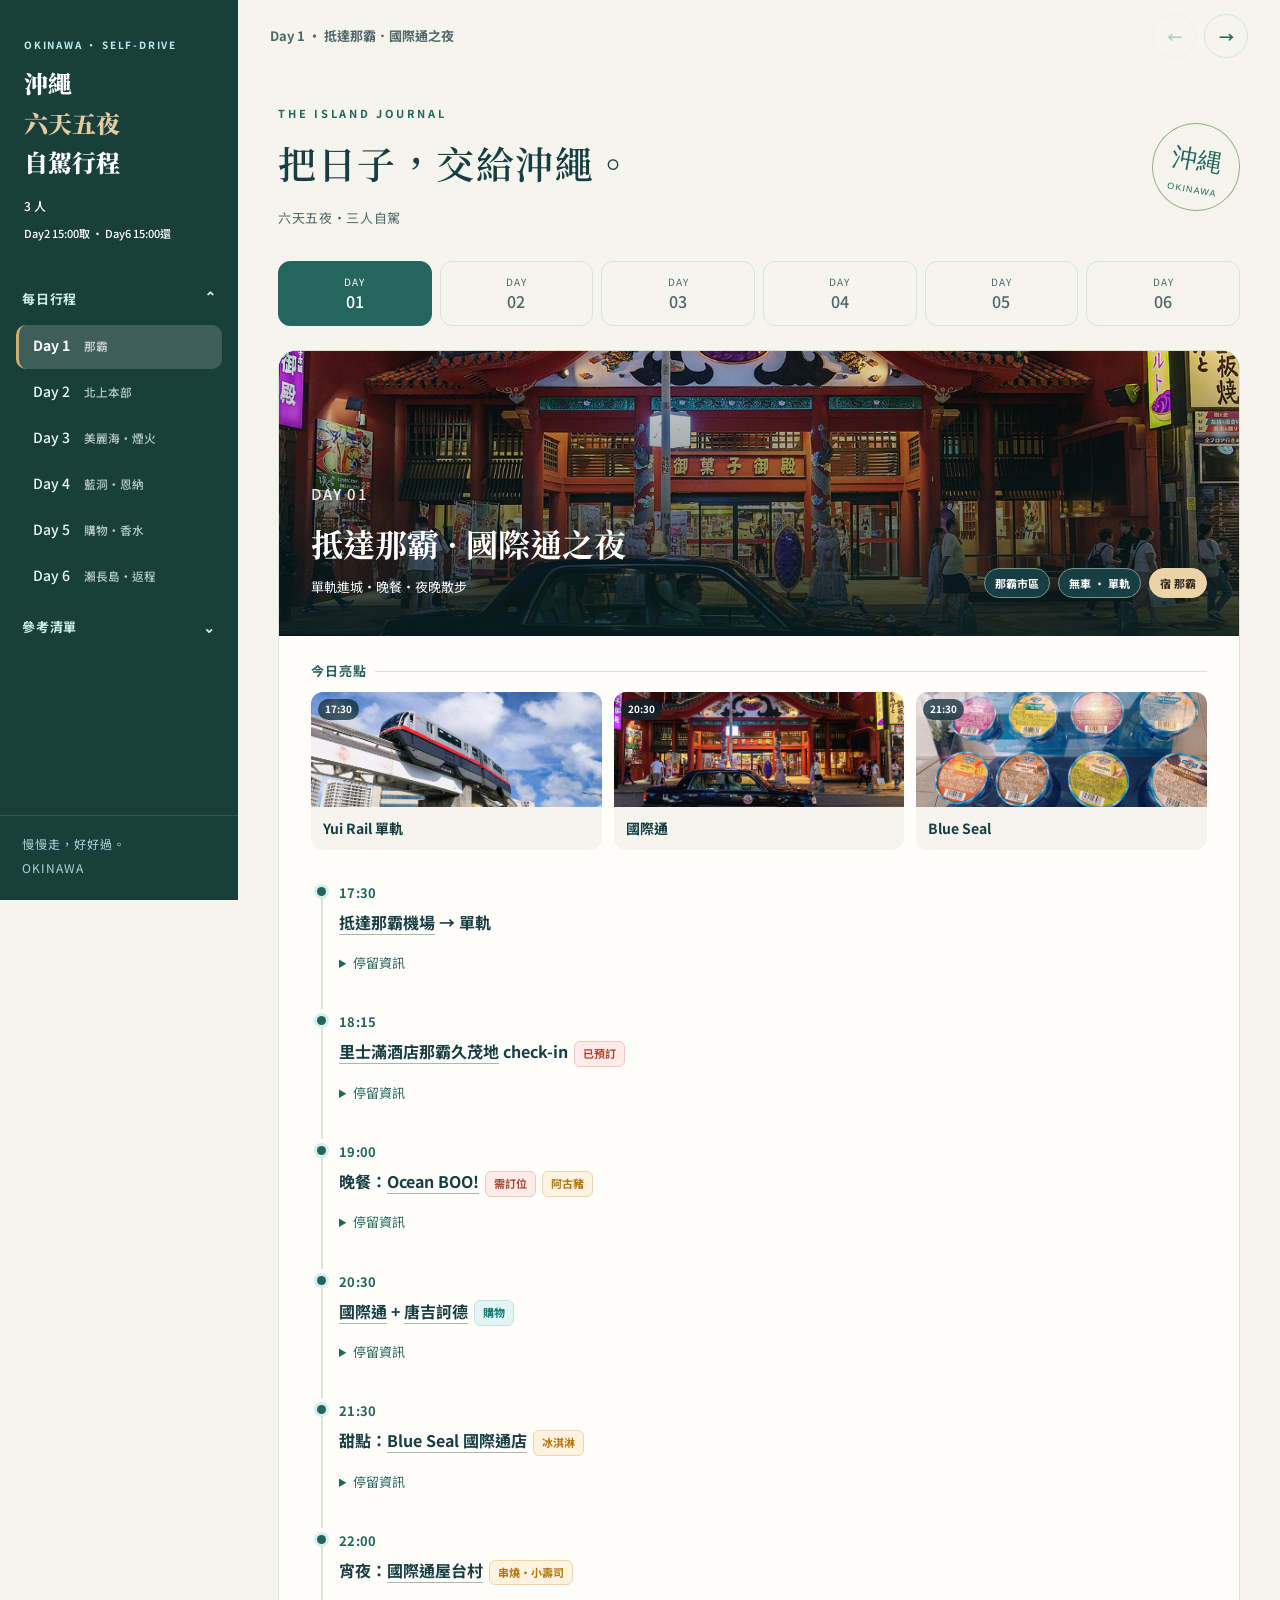
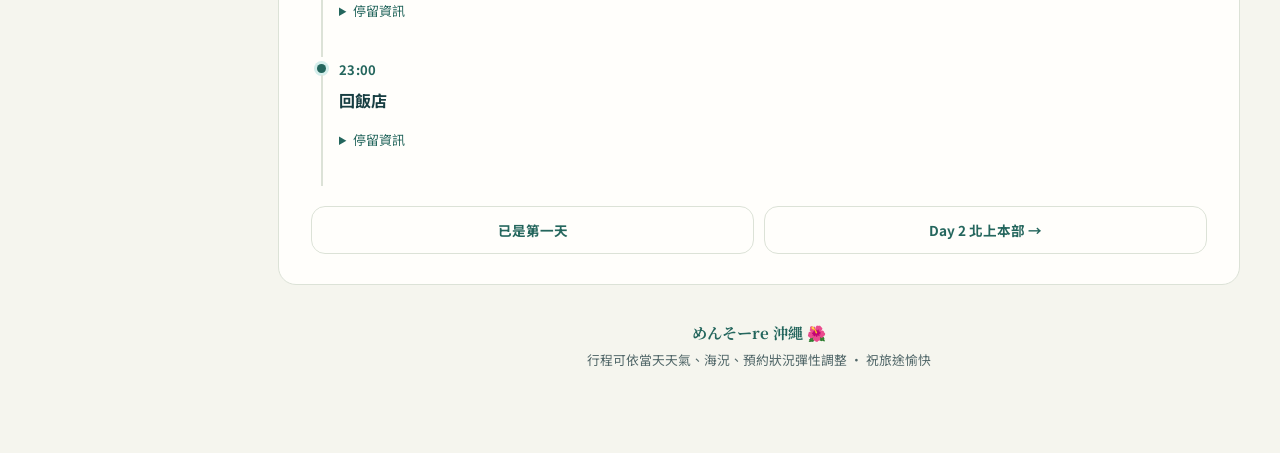
==== commit b9d18a2c: "移除公開行程日期與年月提示以保護隱私" ====
--- a/index.html
+++ b/index.html
@@ -385,7 +385,6 @@
       <div class="eyebrow">Okinawa · Self-Drive</div>
       <h1>沖繩<span>六天五夜</span>自駕行程</h1>
       <div class="meta">
-        <span class="chip">📅 9/24–9/29</span>
         <span class="chip">👥 3 人</span>
         <span class="chip">🚗 Day2 15:00取 · Day6 15:00還</span>
       </div>
@@ -419,7 +418,7 @@
         </div>
       </div>
     </nav>
-    <div class="side-foot">慢慢走，好好過。<br>OKINAWA · 2026</div>
+    <div class="side-foot">慢慢走，好好過。<br>OKINAWA</div>
   </aside>
 
   <main class="content" id="main-content" tabindex="-1">
@@ -432,17 +431,17 @@
       </div>
     </div>
     <div class="wrap">
-      <header class="trip-intro"><div><p class="kicker">THE ISLAND JOURNAL</p><h2>把日子，交給沖繩。</h2><p>09.24 — 09.29 <span>／</span> 六天五夜・三人自駕</p></div><span class="trip-seal" aria-hidden="true">沖縄<br><small>OKINAWA</small></span></header>
-      <nav class="day-switch" aria-label="選擇行程日期"><button type="button" data-nav="d1" aria-label="第 1 天，9 月 24 日"><span>DAY 01</span><strong>9/24</strong></button><button type="button" data-nav="d2" aria-label="第 2 天，9 月 25 日"><span>DAY 02</span><strong>9/25</strong></button><button type="button" data-nav="d3" aria-label="第 3 天，9 月 26 日"><span>DAY 03</span><strong>9/26</strong></button><button type="button" data-nav="d4" aria-label="第 4 天，9 月 27 日"><span>DAY 04</span><strong>9/27</strong></button><button type="button" data-nav="d5" aria-label="第 5 天，9 月 28 日"><span>DAY 05</span><strong>9/28</strong></button><button type="button" data-nav="d6" aria-label="第 6 天，9 月 29 日"><span>DAY 06</span><strong>9/29</strong></button></nav>
+      <header class="trip-intro"><div><p class="kicker">THE ISLAND JOURNAL</p><h2>把日子，交給沖繩。</h2><p>六天五夜・三人自駕</p></div><span class="trip-seal" aria-hidden="true">沖縄<br><small>OKINAWA</small></span></header>
+      <nav class="day-switch" aria-label="選擇行程天數"><button type="button" data-nav="d1" aria-label="第 1 天"><span>DAY</span><strong>01</strong></button><button type="button" data-nav="d2" aria-label="第 2 天"><span>DAY</span><strong>02</strong></button><button type="button" data-nav="d3" aria-label="第 3 天"><span>DAY</span><strong>03</strong></button><button type="button" data-nav="d4" aria-label="第 4 天"><span>DAY</span><strong>04</strong></button><button type="button" data-nav="d5" aria-label="第 5 天"><span>DAY</span><strong>05</strong></button><button type="button" data-nav="d6" aria-label="第 6 天"><span>DAY</span><strong>06</strong></button></nav>
 
 
   <!-- DAY 1 -->
-  <section class="panel day active" id="d1" data-title="Day 1 · 9/24 週四 · 抵達那霸．國際通之夜">
+  <section class="panel day active" id="d1" data-title="Day 1 · 抵達那霸．國際通之夜">
     <div class="day-head">
       <div class="day-hero"><img src="images/kokusai-dori.jpg" alt="那霸國際通夜景" loading="lazy"></div>
       <div class="row">
         <div>
-          <div class="num">01<small>9 / 24　週四</small></div>
+          <div class="num">DAY 01</div>
           <h2>抵達那霸 · 國際通之夜</h2>
           <div class="theme">傍晚落地，單軌進市區，先把沖繩的胃暖起來</div>
         </div>
@@ -482,12 +481,12 @@
   </section>
 
   <!-- DAY 2 -->
-  <section class="panel day" id="d2" data-title="Day 2 · 9/25 週五 · 那霸半日．取完車直奔本部">
+  <section class="panel day" id="d2" data-title="Day 2 · 那霸半日．取完車直奔本部">
     <div class="day-head">
       <div class="day-hero"><img src="images/kinjo-ishidatami.jpg" alt="首里金城町石疊道" loading="lazy"></div>
       <div class="row">
         <div>
-          <div class="num">02<small>9 / 25　週五</small></div>
+          <div class="num">DAY 02</div>
           <h2>那霸半日 · 取完車直奔本部</h2>
           <div class="theme">朝咖啡、首里散步與牧志市場午餐後，15:00 取車北上</div>
         </div>
@@ -523,7 +522,7 @@
       <div class="stop"><div class="t">08:00</div><div class="n">🥪 <b>早餐：</b><a class="ml" href="https://maps.app.goo.gl/Tq5kL4C534f2h4KeA" target="_blank" rel="noopener">沖繩街頭早餐＆咖啡 87 DRIVE-IN</a><span class="badge food">國際通方向</span><span class="mc">📮 那覇市松尾2-8-1</span><span class="hr">7:00–14:00・售完為止・不定休</span></div><div class="d">07:50 從飯店步行往國際通，外帶一份小點，推薦<b>阿古豬三明治或沖繩風小吃＋沖繩黑糖拿鐵</b>；若當天飲品是黑糖奶茶而非拿鐵，就以現場菜單為準。邊走邊吃後於 08:35 左右回飯店退房、寄放行李，08:50 搭計程車前往首里。<details class="alt"><summary>🍽 點開查看其他推薦食物</summary><div class="ab"><a class="ml" href="https://www.google.com/maps/search/?api=1&amp;query=ポーたま+牧志市場店+那覇市松尾2-8-35" target="_blank" rel="noopener">ポーたま牧志市場店</a>（7:00–20:00）就在同一方向；外帶一顆基本款豬肉蛋飯糰，再沿路買沖繩黑糖拿鐵。想省候餐時間可預先使用 Fast Pick。</div></details></div></div>
       <div class="stop"><div class="t">09:20</div><div class="n"><a class="ml" href="https://www.google.com/maps/search/?api=1&amp;query=首里金城町石畳道" target="_blank" rel="noopener">首里金城町石疊道</a><span class="badge">免費·24h</span></div><div class="d">從國際通一帶搭計程車前往約 20 分。琉球王朝石板古道有陡坡、石面雨天會滑，<b>由上往下走一段再折返即可</b>，留約 35 分鐘。<details class="alt"><summary>時間充裕再去：首里西來院達摩寺</summary><div class="ab"><a class="ml" href="https://www.google.com/maps/search/?api=1&amp;query=首里西来院+那覇市首里赤田町1-5-1" target="_blank" rel="noopener">首里西來院達摩寺</a>（約 7:00–18:00）可看達摩、迷你千鳥居與御守；與石疊道之間有坡，建議搭短程計程車。<b>這站是可刪備選</b>，想去 hoppepan 就不要排達摩寺。</div></details></div></div>
       <div class="stop"><div class="t">10:20</div><div class="n">🥐 <a class="ml" href="https://maps.app.goo.gl/zpX4suwubNAVA5h98" target="_blank" rel="noopener">hoppepan（ほっぺパン）</a><span class="badge food">浦添麵包店</span><span class="hr warn">10:00–19:00・週一至週三休・可能售完</span></div><div class="d">逛完石疊道後搭計程車前往浦添，買甜、鹹麵包當點心或 Day 3 早餐，停留約 20–25 分鐘；接著搭車回牧志市場。若首里延誤或店外排隊太長就跳過。</div></div>
-      <div class="stop"><div class="t">11:00</div><div class="n">🦐 <b>午餐：</b><a class="ml" href="https://www.google.com/maps/search/?api=1&amp;query=第一牧志公設市場+那覇市松尾2-10-1" target="_blank" rel="noopener">第一牧志公設市場</a><span class="badge food">生食、熟食都可</span><span class="mc">📮 那覇市松尾2-10-1</span><span class="hr">8:00–22:00・每月第4週日休（12月除外）</span></div><div class="d">中午一樓魚攤與二樓食堂選擇較完整；吃完從市場往浮島通り、國際通與美榮橋方向走，能順接蘋果派、羽球店及飯店。<details class="alt"><summary>🍽 點開查看推薦食物</summary><div class="ab">🐟 <b>吃生食：</b>一樓選生魚片、海葡萄或海鮮，再請二樓食堂代客料理。<br><br>🍳 <b>不吃生食：</b>可請店家把海鮮做成奶油燒、鹽烤、味噌湯或炒物，也可直接選沖繩麵、炒苦瓜、炸物與其他熟食。點餐前先確認代客料理費與做法。<br><br>🥧 <b>飯後指定甜點：</b><a class="ml" href="https://www.google.com/maps/search/?api=1&amp;query=沖縄+mille+mele+那覇市松尾2-3-11" target="_blank" rel="noopener">世界第一蘋果派 mille mele 浮島通り店</a>，地址為那覇市松尾2-3-11，官網目前標示 9:00–17:00。<br><br>🍧 <b>時間允許再去：</b><a class="ml" href="https://www.google.com/maps/search/?api=1&amp;query=富士家+ぜんざい+那覇" target="_blank" rel="noopener">富士家 善哉（泊本店）</a>——招牌沖繩善哉是金時豆、白玉與刨冰；9 月約 11:00–20:00。店在泊、比羽球店再往北，<b>若 12:40 前還沒買完羽球用品就跳過</b>，不要影響取車。</div></details></div></div>
+      <div class="stop"><div class="t">11:00</div><div class="n">🦐 <b>午餐：</b><a class="ml" href="https://www.google.com/maps/search/?api=1&amp;query=第一牧志公設市場+那覇市松尾2-10-1" target="_blank" rel="noopener">第一牧志公設市場</a><span class="badge food">生食、熟食都可</span><span class="mc">📮 那覇市松尾2-10-1</span><span class="hr">8:00–22:00・每月第4週日休（例外依公告）</span></div><div class="d">中午一樓魚攤與二樓食堂選擇較完整；吃完從市場往浮島通り、國際通與美榮橋方向走，能順接蘋果派、羽球店及飯店。<details class="alt"><summary>🍽 點開查看推薦食物</summary><div class="ab">🐟 <b>吃生食：</b>一樓選生魚片、海葡萄或海鮮，再請二樓食堂代客料理。<br><br>🍳 <b>不吃生食：</b>可請店家把海鮮做成奶油燒、鹽烤、味噌湯或炒物，也可直接選沖繩麵、炒苦瓜、炸物與其他熟食。點餐前先確認代客料理費與做法。<br><br>🥧 <b>飯後指定甜點：</b><a class="ml" href="https://www.google.com/maps/search/?api=1&amp;query=沖縄+mille+mele+那覇市松尾2-3-11" target="_blank" rel="noopener">世界第一蘋果派 mille mele 浮島通り店</a>，地址為那覇市松尾2-3-11，官網目前標示 9:00–17:00。<br><br>🍧 <b>時間允許再去：</b><a class="ml" href="https://www.google.com/maps/search/?api=1&amp;query=富士家+ぜんざい+那覇" target="_blank" rel="noopener">富士家 善哉（泊本店）</a>——招牌沖繩善哉是金時豆、白玉與刨冰；約 11:00–20:00。店在泊、比羽球店再往北，<b>若 12:40 前還沒買完羽球用品就跳過</b>，不要影響取車。</div></details></div></div>
       <div class="stop"><div class="t">11:50</div><div class="n">🚶 市場本通り → 浮島通り → 國際通 → 美榮橋方向散步</div><div class="d">離開牧志市場後，先順路逛<a class="ml" href="https://www.google.com/maps/search/?api=1&amp;query=SuiSavon+首里石鹸+市場本通りギャラリーショップ+那覇市牧志3-1-1" target="_blank" rel="noopener"><b>首里石鹸市場本通り店</b></a>（那覇市牧志3-1-1，11:00–19:00），停留約 10 分鐘；接著到浮島通り買 mille mele，再沿國際通往美榮橋方向逛。不要往縣廳前方向走到底，以免之後折返。</div></div>
       <div class="stop"><div class="t">12:15</div><div class="n">🏸 <a class="ml" href="https://www.google.com/maps/search/?api=1&amp;query=SMASH+JAPAN+那覇市牧志2-17-4" target="_blank" rel="noopener">SMASH JAPAN</a><span class="badge play">羽球專門店</span><span class="mc">📮 那覇市牧志2-17-4 2F</span><span class="hr">平日 12:00–19:30・週三休</span></div><div class="d">原 Shuttle House，位於美榮橋站步行約 4 分、Lawson 樓上，主力品牌包含 YONEX、GOSEN、KIZUNA。留約 25 分鐘快速選購，之後回附近飯店領行李。</div></div>
       <div class="stop"><div class="t">13:05</div><div class="n">單軌到 <a class="ml" href="https://www.google.com/maps/search/?api=1&amp;query=那覇空港" target="_blank" rel="noopener">那霸機場</a> 轉 OTS 接駁車<span class="badge">預留近 2 小時</span></div><div class="d">從飯店取行李後由美榮橋站前往那覇空港站，單軌約 <b>15 分</b>。出站後走到<b>國內線航廈外的租車接駁區「10-A／10 番」</b>搭 OTS 免費接駁車，約每 20 分一班、車程約 20 分。<br>若羽球店結帳延誤，三人可從市區<b>直接叫計程車到豐崎，約 25–30 分</b>，避免錯過 15:00 取車。</div></div>
@@ -531,7 +530,7 @@
       <div class="drive">🚗 OTS 豐崎 → 道の駅 許田　約 78 km · 80 分（那覇空港自動車道免費段 → 西原JCT 上沖繩自動車道 → <b>許田IC</b> 下，ETC 約 ¥1,020）<br>這是全程最長的一段，取完車<b>直接上高速、別走 58 號市區</b>，不然會多花 40 分卡在下班車潮裡。</div>
       <div class="stop"><div class="t">16:50</div><div class="n">🍤 <a class="ml" href="https://www.google.com/maps/search/?api=1&amp;query=道の駅許田+名護市許田17-1" target="_blank" rel="noopener">道の駅 許田</a><span class="badge">買明天的水族館票</span><span class="mc">📮 名護市許田17-1</span><span class="hr">9:00–19:00・無休</span></div><div class="d">下許田IC 後第一個休息站，也是這趟<b>唯一一次「順路買到水族館折扣票」的機會</b>。停 15–20 分買票、上廁所即可。<br>🅿️ <a class="ml" href="https://www.google.com/maps/search/?api=1&amp;query=道の駅許田+駐車場" target="_blank" rel="noopener"><b>直接導航：道の駅許田停車場</b></a>。北上接近時停車場入口就在<b>左手邊</b>，看到入口直接左轉進去，<b>不要跟著導航繼續走再迴轉</b>。</div></div>
       <div class="drive">🚗 道の駅 許田 → 島豚七輪燒 満味　約 15 km · 20 分</div>
-      <div class="stop"><div class="t">17:30</div><div class="n">🍖 <b>晚餐：</b><a class="ml" href="https://www.google.com/maps/search/?api=1&amp;query=島豚七輪焼+満味+名護市伊差川251" target="_blank" rel="noopener">島豚七輪燒 満味</a><span class="badge">需訂位</span><span class="mc">📮 名護市伊差川251</span><span class="mc">☎ 0980-53-5383</span><span class="hr">17:00–22:00・週日、週一休</span></div><div class="d">今晚第一選擇。專吃沖繩島豚的七輪燒與豬肉料理，9/25 週五正常營業；建議預約 17:30，吃完再前往飯店。</div></div>
+      <div class="stop"><div class="t">17:30</div><div class="n">🍖 <b>晚餐：</b><a class="ml" href="https://www.google.com/maps/search/?api=1&amp;query=島豚七輪焼+満味+名護市伊差川251" target="_blank" rel="noopener">島豚七輪燒 満味</a><span class="badge">需訂位</span><span class="mc">📮 名護市伊差川251</span><span class="mc">☎ 0980-53-5383</span><span class="hr">17:00–22:00・週日、週一休</span></div><div class="d">今晚第一選擇。專吃沖繩島豚的七輪燒與豬肉料理，營業狀況請先確認；建議預約 17:30，吃完再前往飯店。</div></div>
       <div class="drive">🚗 満味 → Churaumi On The Beach Motobu　約 22 km · 30 分</div>
       <div class="stop"><div class="t">19:30</div><div class="n"><a class="ml" href="https://maps.app.goo.gl/z4hCzqUshMuYyNzC9" target="_blank" rel="noopener">Churaumi On The Beach Motobu</a> check-in<span class="badge">已預訂</span></div><div class="d">晚餐後直接入住；若飯店要求提早辦理，請事先告知預計約 19:30 抵達。今天不再繞去瀨底海灘，避免晚餐訂位與入住時間互相擠壓。</div></div>
       <div class="stop"><div class="t">21:00</div><div class="n">🌙 <b>宵夜</b>：超市掃貨帶回房間<span class="badge food">沖繩限定</span></div><div class="d">本部、瀨底晚上非常安靜，<b>沒有夜市也沒有屋台</b>——但這才是買零食最好的時機：<a class="ml" href="https://www.google.com/maps/search/?api=1&amp;query=かねひで+本部" target="_blank" rel="noopener">かねひで</a>／<a class="ml" href="https://www.google.com/maps/search/?api=1&amp;query=サンエー+本部" target="_blank" rel="noopener">San-A</a> 超市（多營業到 22:00–24:00）買 <b>Orion 啤酒、海葡萄、島豆腐、沖繩限定泡麵、紅芋點心</b>，比國際通便宜一大截。<details class="alt"><summary>更懶的版本</summary><div class="ab">沿線的 Lawson／FamilyMart 24 小時，沖繩限定御飯糰、金楚糕、A&amp;W 罐裝麥根沙士。</div></details><br>⏰ <b>今晚早點睡</b>，明天 08:20 要卡水族館開門。</div></div>
@@ -541,19 +540,19 @@
   </section>
 
   <!-- DAY 3 -->
-  <section class="panel day" id="d3" data-title="Day 3 · 9/26 週六 · 美麗海．古宇利島．美國村煙火">
+  <section class="panel day" id="d3" data-title="Day 3 · 美麗海．古宇利島．美國村煙火">
     <div class="day-head">
       <div class="day-hero"><img src="images/churaumi.jpg" alt="美麗海水族館黑潮之海" loading="lazy"></div>
       <div class="row">
         <div>
-          <div class="num">03<small>9 / 26　週六</small></div>
+          <div class="num">DAY 03</div>
           <h2>美麗海一開門 · 古宇利島 · 美國村煙火</h2>
           <div class="theme">水族館開門就進場，中午走古宇利大橋；下午直接南下，16:00 前後抵達美國村</div>
         </div>
         <div class="tags">
           <span class="tag">本部 → 古宇利 → 北谷</span>
           <span class="tag">🐋 水族館</span>
-          <span class="tag">🎆 週六煙火</span>
+          <span class="tag">🎆 海邊煙火</span>
           <span class="tag stay">宿 讀谷 Kukuru Resort</span>
         </div>
       </div>
@@ -587,13 +586,13 @@
       <div class="stop"><div class="t">08:20</div><div class="n"><a class="ml" href="https://www.google.com/maps/search/?api=1&amp;query=P9+エメラルドゲート駐車場+海洋博公園" target="_blank" rel="noopener">美麗海水族館 · P9 停車</a><span class="badge">票昨天已買</span><span class="mc">🚘 P9 エメラルドゲート立體停車場</span><span class="hr">8:30–18:30（最終入館17:30）・無休</span></div><div class="d">導航直接鎖定 <b>P9 エメラルドゲート立體停車場</b>（免費、約 153 格、高度限制 2.3 m），停好後步行約 5–7 分鐘到水族館；P9 比 P7 小，08:20 抵達較保險。<br><b>08:30–09:00｜先攻大水槽：</b>入館後先略過珊瑚與熱帶魚區，直走「黑潮之海」看鯨鯊、鬼蝠魟，再到後方美麗海劇場拍照，之後折返珊瑚區依順路慢慢逛。<br><b>09:00–09:50｜Ocean Blue：</b>回到大水槽旁登記景觀座。水槽側僅 9 區、每次 50 分鐘、當日依序受理且不能預約；若順利入座，可從同一座大水槽看到 09:30 餵食，但解說聲音與視角不保證。<b>若景觀座要等，直接放棄座位，改在大水槽正面看 09:30 餵食</b>。10:00 前離開 Ocean Blue。<br><b>09:50–10:10｜往出口：</b>快速看鯊魚研究區、深海區與出口商店，不在紀念品區停留。<br><b>10:10–10:30｜海豚劇場：</b>出館後直接走到オキちゃん劇場，最晚 10:20 入座看 10:30 海豚秀（約 20 分鐘）。整套走法可行但時間緊；任一段延誤就縮短珊瑚區，不能壓縮劇場移動時間。<br>票昨天在道の駅許田已經買好，直接刷進場、不用排售票口。</div></div>
       <div class="drive">🚗 美麗海水族館 → 古宇利島　約 20 km · 32 分</div>
       <div class="stop"><div class="t">11:20</div><div class="n"><a class="ml" href="https://www.google.com/maps/search/?api=1&amp;query=古宇利島" target="_blank" rel="noopener">古宇利島</a> + <a class="ml" href="https://www.google.com/maps/search/?api=1&amp;query=古宇利大橋" target="_blank" rel="noopener">古宇利大橋</a><span class="badge play">本日主行程</span></div><div class="d">過橋看海景後，在島上停留約 <b>90 分鐘</b>。優先選古宇利海灘／大橋觀景與午餐；若要走心形岩，需把停車與步行時間一起算進去。<br>🍤 <b>午餐：</b>島上蝦蝦飯、海景餐廳或簡單外帶，<b>12:50 必須上車</b>，排隊過長就立刻換店。<br>🍧 <b>甜點備選（不設固定時段）：</b><a class="ml" href="https://www.google.com/maps/search/?api=1&amp;query=新垣ぜんざい+本部町渡久地11-2" target="_blank" rel="noopener">新垣ぜんざい</a>（本部，原本固定甜點，但改走古宇利後不順路）／水族館旁 <a class="ml" href="https://www.google.com/maps/search/?api=1&amp;query=ブルーシール+美ら海" target="_blank" rel="noopener">Blue Seal</a>／備瀨果汁攤／古宇利島上的冰品、果汁或咖啡。剛好在附近且時間充裕再決定，不為甜點繞路。</div></div>
-      <div class="drive">🚗 古宇利島 → 讀谷 Kukuru Resort　約 75 km · 95–115 分（週六午後可能塞車；導航優先走許田 IC → 沖繩自動車道南下）</div>
+      <div class="drive">🚗 古宇利島 → 讀谷 Kukuru Resort　約 75 km · 95–115 分（午後可能塞車；導航優先走許田 IC → 沖繩自動車道南下）</div>
       <div class="stop"><div class="t">14:30–15:10</div><div class="n"><a class="ml" href="https://maps.app.goo.gl/2Q7bgzmCz7eku73T9" target="_blank" rel="noopener">Murasaki Mura · Yomitan Kukuru Resort Okinawa</a><span class="badge">已預訂 · 連住 2 晚</span></div><div class="d">飯店就在讀谷，位於古宇利南下往美國村的動線旁。<b>若已可辦理入住，且導航仍顯示 16:30 前能到美國村，就先 check-in、放行李，停留最多 20 分鐘</b>；房間尚未整理好可只寄放行李。若塞車或古宇利延誤，直接略過，煙火後再入住。<br><b>進度超前才加一站：</b><a class="ml" href="https://www.google.com/maps/search/?api=1&amp;query=やちむんの里+読谷村座喜味2653-1" target="_blank" rel="noopener">やちむんの里</a>或<a class="ml" href="https://www.google.com/maps/search/?api=1&amp;query=座喜味城跡+読谷村座喜味" target="_blank" rel="noopener">座喜味城跡</a>二選一，最多 20–30 分鐘；但不得犧牲美國村停車時間。附近甜點 <a class="ml" href="https://www.google.com/maps/search/?api=1&amp;query=鶴亀堂ぜんざい+読谷村座喜味" target="_blank" rel="noopener">鶴龜堂ぜんざい</a>同樣只作順路備選。</div></div>
-      <div class="drive">🚗 Kukuru Resort → 美國村　約 25 km · 35–50 分（週六午後依即時導航）</div>
-      <div class="stop"><div class="t">15:30–16:30</div><div class="n"><a class="ml" href="https://maps.app.goo.gl/Dr5E4EqTeZtsN7kh6" target="_blank" rel="noopener">美國村（北谷）· 北谷公園停車場</a><span class="badge play">最晚 17:00</span></div><div class="d"><b>抵達後直接停北谷公園停車場，再確認煙火觀看位置</b>；週六不要把停車緩衝拿去換讀谷景點。附近想逛的店與景點以大家事先儲存在 Google Maps 的清單為準，行程表不再逐一安排。</div></div>
-      <div class="stop"><div class="t">18:10</div><div class="n"><a class="ml" href="https://www.google.com/maps/search/?api=1&amp;query=北谷公園サンセットビーチ+北谷町美浜2" target="_blank" rel="noopener">Sunset Beach</a> 看夕陽<span class="mc">📮 北谷町美浜2</span></div><div class="d">9 月下旬<b>日落約 18:25</b>，18:10 到剛好。</div></div>
+      <div class="drive">🚗 Kukuru Resort → 美國村　約 25 km · 35–50 分（午後依即時導航）</div>
+      <div class="stop"><div class="t">15:30–16:30</div><div class="n"><a class="ml" href="https://maps.app.goo.gl/Dr5E4EqTeZtsN7kh6" target="_blank" rel="noopener">美國村（北谷）· 北谷公園停車場</a><span class="badge play">最晚 17:00</span></div><div class="d"><b>抵達後直接停北谷公園停車場，再確認煙火觀看位置</b>；不要把停車緩衝拿去換讀谷景點。附近想逛的店與景點以大家事先儲存在 Google Maps 的清單為準，行程表不再逐一安排。</div></div>
+      <div class="stop"><div class="t">18:10</div><div class="n"><a class="ml" href="https://www.google.com/maps/search/?api=1&amp;query=北谷公園サンセットビーチ+北谷町美浜2" target="_blank" rel="noopener">Sunset Beach</a> 看夕陽<span class="mc">📮 北谷町美浜2</span></div><div class="d"><b>日落約 18:25</b>，18:10 到剛好。</div></div>
       <div class="stop"><div class="t">18:45</div><div class="n">🌭 <b>晚餐：</b>外帶單點、戶外分食<span class="badge food">不用候位</span></div><div class="d">各自挑一兩樣外帶，到附近戶外用餐區會合；以少量分食為主，避免錯過 19:30 前的煙火卡位時間。<details class="alt"><summary>🍽 點開查看推薦食物</summary><div class="ab"><a class="ml" href="https://maps.app.goo.gl/EJFdEbpnFAPXd7Mo7" target="_blank" rel="noopener"><b>BENSON’S</b></a>：100% 牛肉腸美式熱狗，最適合單手拿著吃。<br><br><a class="ml" href="https://www.google.com/maps/search/?api=1&amp;query=Taco%27s+Cafe+Taco+Loco+北谷町美浜" target="_blank" rel="noopener"><b>Taco’s Cafe Taco Loco</b></a>：塔可、塔可飯，可多人各買不同口味分食。<br><br><a class="ml" href="https://www.google.com/maps/search/?api=1&amp;query=Pocke+Farm+北谷町美浜" target="_blank" rel="noopener"><b>Pocke Farm</b></a>：塔可飯、漢堡等快速單點。<br><br><a class="ml" href="https://www.google.com/maps/search/?api=1&amp;query=Guts+Fried+Chicken+北谷町美浜" target="_blank" rel="noopener"><b>Guts Fried Chicken</b></a>：炸雞適合共享。<br><br><a class="ml" href="https://www.google.com/maps/search/?api=1&amp;query=ポーたま+北谷アメリカンビレッジ店" target="_blank" rel="noopener"><b>ポーたま北谷美國村店</b></a>：豬肉蛋飯糰，有蝦塔塔醬、苦瓜天婦羅等限定口味。<br><br><a class="ml" href="https://www.google.com/maps/search/?api=1&amp;query=BRUAL+アメリカンビレッジ店" target="_blank" rel="noopener"><b>BRUAL</b></a>：想吃份量較大的漢堡可選這間。各店營業與外帶供應可能調整，當天以 Google Maps 與現場為準。</div></details></div></div>
-      <div class="stop"><div class="t">20:00</div><div class="n">🎆 北谷週六煙火<span class="badge">9/26 官方場次</span></div><div class="d">官方已列出 2026/9/26 場次，20:00 起施放約 3 分鐘、免費；推薦在 <b>Depot Island Boardwalk 至北谷 Fisherina 海岸</b>觀看。19:30 前到海邊卡位，當天仍要查看官方社群的天候取消公告。<b>放完不用急著走</b>——AEON 與多數店家到 22:00，還能再補一輪貨。</div></div>
+      <div class="stop"><div class="t">20:00</div><div class="n">🎆 北谷海邊煙火<span class="badge">場次依公告</span></div><div class="d">場次依官方公告，20:00 起施放約 3 分鐘、免費；推薦在 <b>Depot Island Boardwalk 至北谷 Fisherina 海岸</b>觀看。19:30 前到海邊卡位，當天仍要查看官方社群的天候取消公告。<b>放完不用急著走</b>——AEON 與多數店家到 22:00，還能再補一輪貨。</div></div>
       <div class="stop"><div class="t">20:15</div><div class="n">🥩 <b>宵夜備選：</b><a class="ml" href="https://www.google.com/maps/search/?api=1&amp;query=ステーキハウス88+北谷アメリカンビレッジ店" target="_blank" rel="noopener">Steak House 88 北谷美國村店</a><span class="badge food">有胃口再吃</span><span class="hr">11:00–23:00（L.O.22:00）・無休</span></div><div class="d">煙火後若還餓，再把 88 牛排當宵夜；店在 at’s Chatan 2F，週六不接受預約，排隊太長就放棄。不另外安排逛街景點。</div></div>
       <div class="stop"><div class="t">21:15</div><div class="n">返回讀谷 Kukuru Resort<span class="badge">連住 2 晚</span></div><div class="d">若下午已入住，直接回房；若下午來不及，今晚才正式 check-in，應事先通知飯店約 22:00 抵達。晚餐已在美國村處理。</div></div>
       <div class="drive">🚗 美國村 → Kukuru Resort　約 25 km · 30–40 分（58 號北上轉讀谷）</div>
@@ -604,12 +603,12 @@
   </section>
 
   <!-- DAY 4 -->
-  <section class="panel day" id="d4" data-title="Day 4 · 9/27 週日 · 讀谷出發．青之洞窟．萬座毛夕陽">
+  <section class="panel day" id="d4" data-title="Day 4 · 讀谷出發．青之洞窟．萬座毛夕陽">
     <div class="day-head">
       <div class="day-hero"><img src="images/manzamo.jpg" alt="萬座毛象鼻岩" loading="lazy"></div>
       <div class="row">
         <div>
-          <div class="num">04<small>9 / 27　週日</small></div>
+          <div class="num">DAY 04</div>
           <h2>青之洞窟 · 恩納一日 · 萬座毛夕陽</h2>
           <div class="theme">從讀谷飯店出發，上午一組玩水一組留在度假村；下午走恩納與讀谷，傍晚看萬座毛落日</div>
         </div>
@@ -643,17 +642,17 @@
         </a>
       </div>
       <div class="stop"><div class="t">07:15</div><div class="n">🥐 <b>早餐：</b><a class="ml" href="https://www.google.com/maps/search/?api=1&amp;query=ローヤルホテル+カフェレストラン+読谷村楚辺1315" target="_blank" rel="noopener">Royal Hotel Café Restaurant</a><span class="badge food">讀谷朝咖啡</span><span class="hr">7:00–16:00（L.O.15:00）</span></div><div class="d">在讀谷村內吃早餐套餐、麵包與咖啡；上午要下水，<b>吃七分飽即可</b>。連住第二晚，不用搬行李。</div></div>
-      <div class="stop"><div class="t">08:30</div><div class="n">🤿 玩水組（2 人）：<a class="ml" href="https://www.google.com/maps/search/?api=1&amp;query=真栄田岬+恩納村真栄田469-1" target="_blank" rel="noopener">青之洞窟浮潛</a> / SUP<span class="badge">選含接送</span><span class="badge play">水上</span><span class="mc">📮 恩納村真栄田469-1</span></div><div class="d">恩納村真榮田岬，全沖繩最知名浮潛點。選<b>早上時段</b>海面平靜、新手好上手；<b>務必挑「含飯店接送」的中文教練行程</b>——潛店到飯店來回接送，租車完全不用動。含裝備、水中拍照，約 2.5 小時。<br>💡 <b>行程改成今天下水其實變安全了</b>：9 月下旬海況一天一個樣，藍洞常因浪大改「船潛」或停辦，排在第 4 天等於多了兩天緩衝——真的取消還能挪到 Day 5 上午補。</div></div>
+      <div class="stop"><div class="t">08:30</div><div class="n">🤿 玩水組（2 人）：<a class="ml" href="https://www.google.com/maps/search/?api=1&amp;query=真栄田岬+恩納村真栄田469-1" target="_blank" rel="noopener">青之洞窟浮潛</a> / SUP<span class="badge">選含接送</span><span class="badge play">水上</span><span class="mc">📮 恩納村真栄田469-1</span></div><div class="d">恩納村真榮田岬，全沖繩最知名浮潛點。選<b>早上時段</b>海面平靜、新手好上手；<b>務必挑「含飯店接送」的中文教練行程</b>——潛店到飯店來回接送，租車完全不用動。含裝備、水中拍照，約 2.5 小時。<br>💡 <b>行程改成今天下水其實變安全了</b>：海況一天一個樣，藍洞常因浪大改「船潛」或停辦，排在第 4 天等於多了兩天緩衝——真的取消還能挪到 Day 5 上午補。</div></div>
       <div class="stop"><div class="t">08:30</div><div class="n">🧘 不玩水組（1 人）：留在 Kukuru Resort<span class="badge play">零移動</span></div><div class="d">可在飯店休息，或就近逛相鄰的<a class="ml" href="https://www.google.com/maps/search/?api=1&amp;query=体験王国むら咲むら+読谷村" target="_blank" rel="noopener">體驗王國むら咲むら</a>；不用另外開車。若想陪同，也可三人一起前往真榮田岬，在觀景台與海邊散步。</div></div>
       <div class="stop"><div class="t">12:00</div><div class="n">🍜 <b>午餐</b>：<a class="ml" href="https://www.google.com/maps/search/?api=1&amp;query=なかむらそば+恩納村瀬良垣1669-1" target="_blank" rel="noopener">なかむらそば</a><span class="badge food">沖繩麵</span><span class="mc">📮 恩納村瀬良垣1669-1</span></div><div class="d">兩組會合，恩納村最有名的沖繩そば，海景座位配軟骨そば。⚠️ 查到營業時間有兩種說法（官網 10:30–16:00，其他資料寫到 17:00），出發前打 098-966-8005 確認比較保險。<details class="alt"><summary>換這家也行</summary><div class="ab"><a class="ml" href="https://www.google.com/maps/search/?api=1&amp;query=元祖海ぶどう+恩納" target="_blank" rel="noopener">元祖海葡萄丼</a>（海葡萄鋪滿一整碗，約 11:00–22:00）／<a class="ml" href="https://www.google.com/maps/search/?api=1&amp;query=おんなの駅+なかゆくい市場" target="_blank" rel="noopener">恩納の駅 なかゆくい市場</a>（在地小吃攤集合，約 10:00–19:00，便宜快速）／飯店午餐（浮潛完最省力）</div></details></div></div>
       <div class="drive">🚗 恩納（瀬良垣）→ 琉球村　約 12 km · 20 分（58 號南下）</div>
       <div class="stop"><div class="t">13:20</div><div class="n"><a class="ml" href="https://www.google.com/maps/search/?api=1&amp;query=琉球村+恩納村字山田1130" target="_blank" rel="noopener">琉球村</a><span class="badge play">傳統文化村</span><span class="mc">📮 恩納村字山田1130</span><span class="mc">☎ 098-965-1234</span><span class="hr">9:30–17:00（最終受付 16:00）・年中無休</span></div><div class="d">百年琉球古民家聚落，看<b>エイサー太鼓表演</b>、水牛榨糖、琉裝體驗。大人 ¥2,000，逛 <b>1–1.5 小時</b>剛好。<br>⚠️ 若上午浮潛完已經軟掉，這站是<b>最好砍的一個</b>（要門票又最花時間），砍掉就直接去殘波岬吹風，或乾脆回飯店泡泳池睡到傍晚再出門看夕陽。</div></div>
       <div class="drive">🚗 琉球村 → 殘波岬　約 12 km · 20 分（58 號南下轉讀谷）</div>
-      <div class="stop"><div class="t">15:00</div><div class="n"><a class="ml" href="https://www.google.com/maps/search/?api=1&amp;query=残波岬灯台+読谷村" target="_blank" rel="noopener">殘波岬燈塔</a><span class="badge play">斷崖</span><span class="mc">📮 読谷村字宇座</span><span class="hr">岬角公園全天開放；9 月登塔 平日9:30–16:30／假日9:30–17:30（<b>今天週日到 17:30</b>）</span></div><div class="d">30 公尺高的珊瑚礁斷崖連綿 2 公里，白燈塔配深藍海，是沖繩最有氣勢的岬角。停 <b>50–60 分</b>，登塔 ¥300。網路流傳的 MapCode 各版本不一致，車機直接用地址或電話（098-958-3041 燈台管理處）搜尋比較保險。<details class="alt"><summary>換這裡也行</summary><div class="ab"><a class="ml" href="https://www.google.com/maps/search/?api=1&amp;query=Nirai+Beach+読谷村" target="_blank" rel="noopener">Nirai Beach</a>（讀谷白沙灘，躺著就好）／回飯店泳池發呆（浮潛完最誠實的選擇）</div></details></div></div>
+      <div class="stop"><div class="t">15:00</div><div class="n"><a class="ml" href="https://www.google.com/maps/search/?api=1&amp;query=残波岬灯台+読谷村" target="_blank" rel="noopener">殘波岬燈塔</a><span class="badge play">斷崖</span><span class="mc">📮 読谷村字宇座</span><span class="hr">岬角公園全天開放；登塔 平日9:30–16:30／假日9:30–17:30（<b>登塔時間依現場公告</b>）</span></div><div class="d">30 公尺高的珊瑚礁斷崖連綿 2 公里，白燈塔配深藍海，是沖繩最有氣勢的岬角。停 <b>50–60 分</b>，登塔 ¥300。網路流傳的 MapCode 各版本不一致，車機直接用地址或電話（098-958-3041 燈台管理處）搜尋比較保險。<details class="alt"><summary>換這裡也行</summary><div class="ab"><a class="ml" href="https://www.google.com/maps/search/?api=1&amp;query=Nirai+Beach+読谷村" target="_blank" rel="noopener">Nirai Beach</a>（讀谷白沙灘，躺著就好）／回飯店泳池發呆（浮潛完最誠實的選擇）</div></details></div></div>
       <div class="drive">🚗 殘波岬 → 恩納（瀬良垣）　約 30 km · 40–50 分（傍晚沿 58 號北上）</div>
       <div class="stop"><div class="t">16:40</div><div class="n">🍠 <b>甜點</b>：<a class="ml" href="https://www.google.com/maps/search/?api=1&amp;query=御菓子御殿+恩納店+恩納村瀬良垣100" target="_blank" rel="noopener">御菓子御殿 恩納店</a><span class="badge food">現烤紅芋塔</span><span class="mc">📮 恩納村瀬良垣100</span><span class="hr warn">約 9:00–18:00（季節略異，出發前再查）</span></div><div class="d">紅芋塔的本家，<b>恩納店可以買到剛出爐的熱紅芋塔</b>——跟機場賣的常溫版完全兩回事。後面就是海，露台可以坐著吃。伴手禮在這裡買比機場輕鬆。<details class="alt"><summary>換這家也行</summary><div class="ab"><a class="ml" href="https://www.google.com/maps/search/?api=1&amp;query=おんなの駅+なかゆくい市場" target="_blank" rel="noopener">恩納の駅 なかゆくい市場</a>（現切水果、山田饅頭，約 10:00–19:00）／萬座毛園區內的輕食攤／飯店下午茶</div></details></div></div>
       <div class="drive">🚗 御菓子御殿 → 萬座毛　約 4 km · 8 分</div>
-      <div class="stop"><div class="t">17:45</div><div class="n">🌅 <a class="ml" href="https://www.google.com/maps/search/?api=1&amp;query=万座毛+恩納村恩納2767" target="_blank" rel="noopener">萬座毛</a> 看夕陽<span class="badge play">象鼻岩</span><span class="mc">📮 恩納村恩納2767</span><span class="hr">3–10月 8:00–20:00・無休（颱風除外）</span></div><div class="d">木棧步道約 30–40 分，9 月下旬日落約 18:25。<b>住宿在讀谷，不在萬座毛旁</b>，看完仍需南下約 45–55 分鐘；不要再安排恩納北部晚餐。</div></div>
+      <div class="stop"><div class="t">17:45</div><div class="n">🌅 <a class="ml" href="https://www.google.com/maps/search/?api=1&amp;query=万座毛+恩納村恩納2767" target="_blank" rel="noopener">萬座毛</a> 看夕陽<span class="badge play">象鼻岩</span><span class="mc">📮 恩納村恩納2767</span><span class="hr">營業時間隨季節調整，請依官網或現場公告</span></div><div class="d">木棧步道約 30–40 分，日落約 18:25。<b>住宿在讀谷，不在萬座毛旁</b>，看完仍需南下約 45–55 分鐘；不要再安排恩納北部晚餐。</div></div>
       <div class="drive">🚗 萬座毛 → Seaside Drive-In　約 30 km · 35–45 分（58 號南下）</div>
       <div class="stop"><div class="t">19:15</div><div class="n">🍽 <b>晚餐：</b><a class="ml" href="https://www.google.com/maps/search/?api=1&amp;query=シーサイドドライブイン+恩納村仲泊885" target="_blank" rel="noopener">Seaside Drive-In</a><span class="badge food">返程順路</span><span class="mc">📮 恩納村仲泊885</span><span class="hr">內用 9:00–21:00（L.O.20:00）・外帶 24h・週三休</span></div><div class="d">萬座毛南下回讀谷途中順路，吃招牌濃湯、牛尾湯、炒飯或三明治。若夕陽延誤接近 20:00，直接用外帶窗口，不要趕最後點餐；吃完再回 Kukuru Resort。</div></div>
       <div class="drive">🚗 Seaside Drive-In → Kukuru Resort　約 25 km · 30–40 分</div>
@@ -664,12 +663,12 @@
   </section>
 
   <!-- DAY 5 -->
-  <section class="panel day" id="d5" data-title="Day 5 · 9/28 週一 · 讀谷→中部→那霸．購物香水日">
+  <section class="panel day" id="d5" data-title="Day 5 · 讀谷→中部→那霸．購物香水日">
     <div class="day-head">
       <div class="day-hero"><img src="images/rycom.jpg" alt="AEON MALL 沖繩來客夢" loading="lazy"></div>
       <div class="row">
         <div>
-          <div class="num">05<small>9 / 28　週一</small></div>
+          <div class="num">DAY 05</div>
           <h2>讀谷 → 中部 → 那霸 · 購物香水日</h2>
           <div class="theme">早上先走 Gangala 之谷，中午起一路北返逛街、調香吃冰，晚上石垣牛</div>
         </div>
@@ -722,12 +721,12 @@
   </section>
 
   <!-- DAY 6 -->
-  <section class="panel day" id="d6" data-title="Day 6 · 9/29 週二 · 南城絕景．瀨長島慢遊．返程">
+  <section class="panel day" id="d6" data-title="Day 6 · 南城絕景．瀨長島慢遊．返程">
     <div class="day-head">
       <div class="day-hero"><img src="images/nirai-kanai.jpg" alt="南城市二ライカナイ橋" loading="lazy"></div>
       <div class="row">
         <div>
-          <div class="num">06<small>9 / 29　週二</small></div>
+          <div class="num">DAY 06</div>
           <h2>南部絕景 · 瀨長島慢遊 · 返程</h2>
           <div class="theme">07:15 出發看南城絕景，中午留三小時慢遊瀨長島、吃生鮪魚丼與咖哩麵包再還車</div>
         </div>
@@ -799,10 +798,10 @@
     <p class="lead">五晚住宿已確認：<b>那霸 → 本部 → 讀谷連住兩晚 → 那霸</b>。Day 3–5 的住宿位於<b>讀谷</b>，不是原先假設的恩納，因此已同步調整 Day 3 提前入住判斷、Day 4 回程及 Day 5 出發時間。</p>
 
     <div class="food-grid">
-      <div class="fcat"><div class="fcat-h">9/24 · Day 1</div><ul><li><a class="ml" href="https://maps.app.goo.gl/ijafNfSHq6aonnLs5" target="_blank" rel="noopener"><b>里士滿酒店那霸久茂地</b></a><span class="ar">已預訂</span><br>18:15 入住放行李，再前往晚餐與國際通。</li></ul></div>
-      <div class="fcat"><div class="fcat-h">9/25 · Day 2</div><ul><li><a class="ml" href="https://maps.app.goo.gl/z4hCzqUshMuYyNzC9" target="_blank" rel="noopener"><b>Churaumi On The Beach Motobu</b></a><span class="ar">已預訂</span><br>満味晚餐後約 19:30 入住；Day 3 約 07:50 退房前往水族館。</li></ul></div>
-      <div class="fcat"><div class="fcat-h">9/26–9/27 · Day 3–5</div><ul><li><a class="ml" href="https://maps.app.goo.gl/2Q7bgzmCz7eku73T9" target="_blank" rel="noopener"><b>Murasaki Mura · Yomitan Kukuru Resort Okinawa</b></a><span class="ar">已預訂 · 連住 2 晚</span><br>Day 3 南下順路；若不影響 16:30 前到美國村，就先入住或寄放行李，否則煙火後再辦理。</li></ul></div>
-      <div class="fcat"><div class="fcat-h">9/28 · Day 5</div><ul><li><a class="ml" href="https://maps.app.goo.gl/LsJRQF2ui4uekVDx7" target="_blank" rel="noopener"><b>La’gent Hotel Okinawa Naha Kokusai-dori</b></a><span class="ar">已預訂</span><br>PARCO CITY 後進那霸，約 18:15 先入住再吃晚餐；隔天 07:15 退房。</li></ul></div>
+      <div class="fcat"><div class="fcat-h">Day 1</div><ul><li><a class="ml" href="https://maps.app.goo.gl/ijafNfSHq6aonnLs5" target="_blank" rel="noopener"><b>里士滿酒店那霸久茂地</b></a><span class="ar">已預訂</span><br>18:15 入住放行李，再前往晚餐與國際通。</li></ul></div>
+      <div class="fcat"><div class="fcat-h">Day 2</div><ul><li><a class="ml" href="https://maps.app.goo.gl/z4hCzqUshMuYyNzC9" target="_blank" rel="noopener"><b>Churaumi On The Beach Motobu</b></a><span class="ar">已預訂</span><br>満味晚餐後約 19:30 入住；Day 3 約 07:50 退房前往水族館。</li></ul></div>
+      <div class="fcat"><div class="fcat-h">Day 3–5</div><ul><li><a class="ml" href="https://maps.app.goo.gl/2Q7bgzmCz7eku73T9" target="_blank" rel="noopener"><b>Murasaki Mura · Yomitan Kukuru Resort Okinawa</b></a><span class="ar">已預訂 · 連住 2 晚</span><br>Day 3 南下順路；若不影響 16:30 前到美國村，就先入住或寄放行李，否則煙火後再辦理。</li></ul></div>
+      <div class="fcat"><div class="fcat-h">Day 5</div><ul><li><a class="ml" href="https://maps.app.goo.gl/LsJRQF2ui4uekVDx7" target="_blank" rel="noopener"><b>La’gent Hotel Okinawa Naha Kokusai-dori</b></a><span class="ar">已預訂</span><br>PARCO CITY 後進那霸，約 18:15 先入住再吃晚餐；隔天 07:15 退房。</li></ul></div>
     </div>
 
     <div class="note" style="margin-top:0">
@@ -814,7 +813,7 @@
     <div class="food-grid">
 
       <div class="fcat">
-        <div class="fcat-h">🌃 9/24（Day 1）· 那霸 <span class="ar">無車！</span></div>
+        <div class="fcat-h">🌃 Day 1· 那霸 <span class="ar">無車！</span></div>
         <ul>
           <li><b>挑選重點：</b>當晚沒有車，<b>單軌站走路 5 分內</b>最重要，停車位完全不用考慮。落在<b>県庁前／美栄橋／牧志</b>三站之間最理想，走去國際通、屋台村都不用叫車。</li>
           <li><a class="ml" href="https://www.google.com/maps/search/?api=1&amp;query=東横INN那覇国際通り美栄橋駅" target="_blank" rel="noopener">東橫INN 那霸國際通美榮橋站</a><span class="ar">最平價</span> 連鎖、乾淨、附簡易早餐，單軌美榮橋站旁</li>
@@ -825,7 +824,7 @@
       </div>
 
       <div class="fcat">
-        <div class="fcat-h">🐋 9/25（Day 2）· 本部／瀨底 ×1 晚 <span class="ar">這晚最關鍵</span></div>
+        <div class="fcat-h">🐋 Day 2· 本部／瀨底 ×1 晚 <span class="ar">這晚最關鍵</span></div>
         <ul>
           <li><b>挑選重點：</b>整份行程<b>唯一有「隔天早上必須贏」任務的一晚</b>——明早 8:30 要卡美麗海開門。所以只有一個標準：<b>離水族館車程 10 分鐘內</b>。本部町、瀨底島、備瀨一帶都可以，全部免費停車。<br>另外今晚 <b>19:00 才會 check-in</b>（15:00 才在那霸取車），所以要挑<b>能接受晚到、且有供餐或附近有得吃</b>的；純民宿要先問清楚 check-in 到幾點。</li>
           <li><a class="ml" href="https://www.google.com/maps/search/?api=1&amp;query=ホテルマハイナウェルネスリゾートオキナワ+本部町山川1456" target="_blank" rel="noopener">Hotel Mahaina Wellness Resort</a><span class="ar">最實用</span> 水族館車程 5 分、大型平價、房間寬敞、有自助早餐，三人房好找</li>
@@ -837,10 +836,10 @@
       </div>
 
       <div class="fcat">
-        <div class="fcat-h">🌊 9/26–9/27（Day 3–4）· 恩納村 ×2 晚 <span class="ar">連住·不搬行李</span></div>
+        <div class="fcat-h">🌊 Day 3–4· 恩納村 ×2 晚 <span class="ar">連住·不搬行李</span></div>
         <ul>
           <li><b>挑選重點：</b>連住兩晚、有車，<b>免費停車＋自有沙灘＋泳池</b>是關鍵——Day 4 有半天不用開車，泡在飯店的時間比任何一晚都長，這是<b>五晚裡唯一值得多花一點錢的</b>。位置抓在 <b>58 號沿線的「前兼久／恩納／瀬良垣」</b>一帶，去真榮田岬浮潛、去萬座毛看夕陽都在 15 分鐘內。</li>
-          <li>⚠️ <b>第一晚（9/26）煙火看完才北上，約 22:00 才到。</b>訂房時一定要在備註寫「到着予定 22:00」，並確認櫃檯受理時間；兩晚的早餐與晚餐都已安排外部店家，不需加購飯店餐食。</li>
+          <li>⚠️ <b>第一晚煙火看完才北上，約 22:00 才到。</b>訂房時一定要在備註寫「到着予定 22:00」，並確認櫃檯受理時間；兩晚的早餐與晚餐都已安排外部店家，不需加購飯店餐食。</li>
           <li><a class="ml" href="https://www.google.com/maps/search/?api=1&amp;query=リザンシーパークホテル谷茶ベイ+恩納村谷茶1496" target="_blank" rel="noopener">Rizzan Sea-Park 谷茶灣</a><span class="ar">CP 值王</span> 恩納最大型的平價度假飯店，800m 私人沙灘、免費停車、櫃檯 24 小時，台灣人最常訂的一間</li>
           <li><a class="ml" href="https://www.google.com/maps/search/?api=1&amp;query=ホテルムーンビーチ+恩納村前兼久1203" target="_blank" rel="noopener">Hotel Moon Beach</a><span class="ar">中價位</span> 天然月牙沙灘、南國中庭很有味道，離真榮田岬最近</li>
           <li><a class="ml" href="https://www.google.com/maps/search/?api=1&amp;query=かりゆしLCH.Resort+on+the+Beach+恩納村" target="_blank" rel="noopener">かりゆし LCH. Resort on the Beach</a><span class="ar">平價</span> 房型多、適合三人</li>
@@ -849,13 +848,13 @@
       </div>
 
       <div class="fcat">
-        <div class="fcat-h">🚗 9/28（Day 5）· 那霸 ×1 晚 <span class="ar">有車！</span></div>
+        <div class="fcat-h">🚗 Day 5· 那霸 ×1 晚 <span class="ar">有車！</span></div>
         <ul>
           <li><b>挑選重點：</b>這晚<b>開車回那霸市區，停車位變成第一考量</b>。市區飯店停車常要 ¥1,000–1,500／晚，且車位有限、不保證有；訂房前務必看清楚，或直接挑<b>附免費停車</b>的。晚餐在松尾（琉球的牛）、宵夜在榮町，住這一帶最順。</li>
           <li><b>做法 A：</b>訂<b>附自有停車場</b>的市區飯店（東橫INN 系列、Almont 等多有自有立體停車場，多為收費但有位）</li>
           <li><b>做法 B：</b>訂<b>新都心（おもろまち）</b>一帶——停車位好找、飯店較新較便宜，開車到國際通只要 10 分，還能順路收 T Galleria DFS 和 Sports Depo 天久</li>
           <li><b>做法 C：</b>乾脆住<b>豐見城／小祿</b>一帶——離隔天還車的豐崎最近，停車全免費，缺點是晚上要開車進市區吃飯</li>
-          <li>💡 若懶得比較，<b>9/24 和 9/28 訂同一間有停車場的飯店</b>，第一晚不用停車也沒差，還能把大行李寄放在飯店。</li>
+          <li>💡 若懶得比較，<b>Day 1 和 Day 5 訂同一間有停車場的飯店</b>，第一晚不用停車也沒差，還能把大行李寄放在飯店。</li>
         </ul>
       </div>
 
@@ -866,10 +865,10 @@
 
     <div class="tscroll"><table>
       <tr><th>哪一晚</th><th>適不適合</th><th>原因</th></tr>
-      <tr><td><b>9/24 那霸</b><br><span style="font-size:.82rem;color:var(--ink-soft)">無車、17:30 落地</span></td><td>🟡 可以，但要挑</td><td>只有一晚、又沒車，必須挑<b>單軌站走路 5 分內＋支援自助入住</b>的房源。那霸民泊多在住宅區，晚上有安靜規範、垃圾要自己分類，跟「落地就想放鬆」有點衝突。</td></tr>
-      <tr><td><b>9/25 本部</b><br><span style="font-size:.82rem;color:var(--ink-soft)">只住 1 晚、19:30 才到、隔天 08:20 衝水族館</span></td><td>🔴 不建議</td><td>一棟貸し常要求最少 2 晚，硬訂一晚的話<b>固定清潔費會讓單價暴增</b>；更關鍵的是<b>這晚約 19:30 才 check-in、隔天一早就要走</b>，自助入住的密碼鎖若出問題，你們是在天黑的鄉下沒地方去。訂水族館旁、有真人櫃檯且停車方便的飯店單純許多。</td></tr>
-      <tr><td><b>9/26–9/27 恩納</b><br><span style="font-size:.82rem;color:var(--ink-soft)">有車、連住 2 晚</span></td><td>🟢 <b>最適合</b></td><td>連住兩晚剛好越過多數房源的「最少 2 晚」門檻，清潔費攤下來才划算。<b>一棟貸し／コンドミニアム 附廚房＋洗衣機＋免費停車</b>，三人一室單價最低；超市買回來的宵夜能加熱，Day 4 浮潛完的泳衣毛巾也能當場洗烘。<br>⚠️ 唯一要注意：<b>9/26 是 22:00 才到</b>，一定要挑「自助入住（セルフチェックイン）」且事前會給密碼的房源，並提前跟房東確認。</td></tr>
-      <tr><td><b>9/28 那霸</b><br><span style="font-size:.82rem;color:var(--ink-soft)">有車、隔天 07:15 出發</span></td><td>🔴 不建議</td><td><b>那霸市區的民泊絕大多數沒有停車位</b>——這對自駕行程是死穴，你得另外找月租或計時停車場，一晚可能再多 ¥1,500。而且隔天要超早退房。</td></tr>
+      <tr><td><b>Day 1 那霸</b><br><span style="font-size:.82rem;color:var(--ink-soft)">無車、17:30 落地</span></td><td>🟡 可以，但要挑</td><td>只有一晚、又沒車，必須挑<b>單軌站走路 5 分內＋支援自助入住</b>的房源。那霸民泊多在住宅區，晚上有安靜規範、垃圾要自己分類，跟「落地就想放鬆」有點衝突。</td></tr>
+      <tr><td><b>Day 2 本部</b><br><span style="font-size:.82rem;color:var(--ink-soft)">只住 1 晚、19:30 才到、隔天 08:20 衝水族館</span></td><td>🔴 不建議</td><td>一棟貸し常要求最少 2 晚，硬訂一晚的話<b>固定清潔費會讓單價暴增</b>；更關鍵的是<b>這晚約 19:30 才 check-in、隔天一早就要走</b>，自助入住的密碼鎖若出問題，你們是在天黑的鄉下沒地方去。訂水族館旁、有真人櫃檯且停車方便的飯店單純許多。</td></tr>
+      <tr><td><b>Day 3–4 恩納</b><br><span style="font-size:.82rem;color:var(--ink-soft)">有車、連住 2 晚</span></td><td>🟢 <b>最適合</b></td><td>連住兩晚剛好越過多數房源的「最少 2 晚」門檻，清潔費攤下來才划算。<b>一棟貸し／コンドミニアム 附廚房＋洗衣機＋免費停車</b>，三人一室單價最低；超市買回來的宵夜能加熱，Day 4 浮潛完的泳衣毛巾也能當場洗烘。<br>⚠️ 唯一要注意：<b>Day 3 是 22:00 才到</b>，一定要挑「自助入住（セルフチェックイン）」且事前會給密碼的房源，並提前跟房東確認。</td></tr>
+      <tr><td><b>Day 5 那霸</b><br><span style="font-size:.82rem;color:var(--ink-soft)">有車、隔天 07:15 出發</span></td><td>🔴 不建議</td><td><b>那霸市區的民泊絕大多數沒有停車位</b>——這對自駕行程是死穴，你得另外找月租或計時停車場，一晚可能再多 ¥1,500。而且隔天要超早退房。</td></tr>
     </table></div>
 
     <div class="note">
@@ -878,7 +877,7 @@
       ② <b>合法民泊一年只能營業 180 天</b>——所以旺季常常臨時關閉或漲價。想要穩定一點，優先選掛「簡易宿所」或「コンドミニアムホテル」執照的，那些是正規旅館、沒有天數限制。<br>
       ③ <b>停車一定要看到「駐車場 無料・1台」字樣</b>。沖繩鄉下的房源幾乎都有；那霸市區的幾乎都沒有。<br>
       ④ <b>看「總價」不要看「每晚價」</b>——清潔費是一次性收的，住 2 晚跟住 5 晚的每晚實付差很多。<br>
-      ⑤ <b>9 月是颱風季</b>，民泊的取消政策通常比飯店嚴格，務必挑「彈性／中等」等級的退訂條件。
+      ⑤ <b>颱風可能影響行程</b>，民泊的取消政策通常比飯店嚴格，務必挑「彈性／中等」等級的退訂條件。
     </div>
 
     <div class="note">
@@ -898,7 +897,7 @@
       ・<a class="web" href="https://www.jtb.co.jp/kokunai-hotel/list/470306/feature/lowprice/" target="_blank" rel="noopener">JTB · 恩納村（低價順）</a><br>
       ・<a class="web" href="https://www.booking.com/searchresults.html?ss=Onna%20Okinawa" target="_blank" rel="noopener">Booking · 恩納村</a>　<a class="web" href="https://www.booking.com/searchresults.html?ss=Motobu%20Okinawa" target="_blank" rel="noopener">Booking · 本部</a>　<a class="web" href="https://www.booking.com/searchresults.html?ss=Naha%20Okinawa" target="_blank" rel="noopener">Booking · 那霸</a>　進去後左邊勾<b>「停車場」+「免費取消」</b>再排序<br>
       ・<a class="web" href="https://travel.kakaku.com/kokunai_hotel/" target="_blank" rel="noopener">價格.com 旅遊</a>　同一間房比 12 家訂房網的價差，日本人自己都用這個<br><br>
-      ⚠️ 上面列的飯店是<b>常見的口袋名單</b>，實際房價、房型與停車費各家會變動，<b>請以訂房網頁面為準</b>。9 月是颱風季，強烈建議選「免費取消」方案。
+      ⚠️ 上面列的飯店是<b>常見的口袋名單</b>，實際房價、房型與停車費各家會變動，<b>請以訂房網頁面為準</b>。颱風可能影響行程，強烈建議選「免費取消」方案。
     </div>
   </section>
 
@@ -972,7 +971,7 @@
         <div class="fcat-h">🦐 海鮮 · 市場</div>
         <ul>
           <li><a class="ml" href="https://www.google.com/maps/search/?api=1&amp;query=くるまえびキッチンTAMAYA+名護市字運天原285" target="_blank" rel="noopener">Tamaya 車海老</a><span class="ar">屋我地島 · ⚠️ 這版沒排到</span><span class="hr">11:30–18:00（L.O.）・無休</span></li>
-          <li><a class="ml" href="https://www.google.com/maps/search/?api=1&amp;query=第一牧志公設市場+那覇市松尾2-10-1" target="_blank" rel="noopener">第一牧志公設市場</a><span class="ar">那霸 · Day 2 <span class="star">★</span></span><span class="hr">8:00–22:00・每月第4週日休（12月除外）</span></li>
+          <li><a class="ml" href="https://www.google.com/maps/search/?api=1&amp;query=第一牧志公設市場+那覇市松尾2-10-1" target="_blank" rel="noopener">第一牧志公設市場</a><span class="ar">那霸 · Day 2 <span class="star">★</span></span><span class="hr">8:00–22:00・每月第4週日休（例外依公告）</span></li>
           <li><a class="ml" href="https://www.google.com/maps/search/?api=1&amp;query=泊いゆまち" target="_blank" rel="noopener">泊いゆまち</a><span class="ar">那霸</span> 平價生魚片市場<span class="hr warn">市場約 6:00–18:00（各店不同），公休眾說不一</span></li>
           <li><a class="ml" href="https://www.google.com/maps/search/?api=1&amp;query=海鮮食堂+太陽" target="_blank" rel="noopener">海鮮食堂 太陽</a><span class="ar">⚠️ 定位待確認</span><span class="hr warn">查到的「海鮮食堂 太陽」實際在浦添，非今歸仁，與 Day 4 動線不順路，建議出發前重新確認店名/地點再排入</span></li>
         </ul>
@@ -1002,7 +1001,7 @@
       <div class="fcat">
         <div class="fcat-h">☕ 咖啡精選</div>
         <ul>
-          <li style="opacity:.55"><s>カフェくるくま</s><span class="hr closed">已於 2025/10 結業</span><br><span class="ar">南城</span> 官方公告人手不足熄燈，2026 年行程請改走亞熱帶茶屋或瀨長島 café</li>
+          <li style="opacity:.55"><s>カフェくるくま</s><span class="hr closed">已結業</span><br><span class="ar">南城</span> 官方公告人手不足熄燈，行程請改走亞熱帶茶屋或瀨長島 café</li>
           <li><a class="ml" href="https://www.google.com/maps/search/?api=1&amp;query=亜熱帯茶屋" target="_blank" rel="noopener">亞熱帶茶屋</a><span class="ar">南部 or 本部？</span> 山崖看海<span class="hr warn">查到本部町有一間同名店 11:00–18:00・週四休，與「南部」標示是否同一間待確認</span></li>
           <li><a class="ml" href="https://www.google.com/maps/search/?api=1&amp;query=瀬長島ウミカジテラス" target="_blank" rel="noopener">瀨長島 Umikaji café</a><span class="ar">Day 6 <span class="star">★</span> 區</span><span class="hr">園區約 10:00–21:00・無休</span></li>
           <li><a class="ml" href="https://www.google.com/maps/search/?api=1&amp;query=古宇利島+カフェ" target="_blank" rel="noopener">古宇利島 café</a><span class="ar">古宇利 · Day 3 備選</span> 只在午餐不排隊且離島時間充裕時評估</li>
@@ -1094,7 +1093,7 @@
       <div class="fcat">
         <div class="fcat-h">🏯 那霸 · 南部市區</div>
         <ul>
-          <li><a class="ml" href="https://www.google.com/maps/search/?api=1&amp;query=首里城公園" target="_blank" rel="noopener">首里城公園</a><a class="web" href="https://oki-park.jp/shurijo/" target="_blank" rel="noopener">官網</a><span class="ar">那霸首里 · 未排入</span> 世界遺產·復建中<span class="hr">收費區 8:30–19:00（2026/7/1–9/30 夏季延長，售票至 18:30）・無休</span></li>
+          <li><a class="ml" href="https://www.google.com/maps/search/?api=1&amp;query=首里城公園" target="_blank" rel="noopener">首里城公園</a><a class="web" href="https://oki-park.jp/shurijo/" target="_blank" rel="noopener">官網</a><span class="ar">那霸首里 · 未排入</span> 世界遺產·復建中<span class="hr">收費區 8:30–19:00（季節性延長時段，售票至 18:30；依官網公告）・無休</span></li>
           <li><a class="ml" href="https://www.google.com/maps/search/?api=1&amp;query=波上宮+那覇" target="_blank" rel="noopener">波上宮</a><span class="ar">那霸</span> 海崖上的神社<span class="hr warn">境內自由參拜，授與所約 9:00–17:00</span></li>
           <li><a class="ml" href="https://www.google.com/maps/search/?api=1&amp;query=波の上ビーチ" target="_blank" rel="noopener">波之上海灘</a><span class="ar">那霸</span> 市區唯一海灘<span class="hr">24 小時開放・免費</span></li>
           <li><a class="ml" href="https://www.google.com/maps/search/?api=1&amp;query=玉陵+那覇" target="_blank" rel="noopener">玉陵</a><span class="ar">那霸首里 · 未排入</span> 世界遺產·王室陵墓<span class="hr">9:00–18:00（最終入場17:30）・無休</span></li>
@@ -1107,7 +1106,7 @@
       <div class="fcat">
         <div class="fcat-h">⛩ 南城 · 最南端</div>
         <ul>
-          <li><a class="ml" href="https://www.google.com/maps/search/?api=1&amp;query=斎場御嶽" target="_blank" rel="noopener">齋場御嶽</a><a class="web" href="https://okinawa-nanjo.jp/sefa/" target="_blank" rel="noopener">官網</a><span class="ar">南城 · 未排入</span> 世界遺產·聖地<span class="hr">3–10月 9:00–18:00（售票至17:15）・11–2月 9:00–17:30・每年農曆特定 6 天休（9月行程不受影響）</span></li>
+          <li><a class="ml" href="https://www.google.com/maps/search/?api=1&amp;query=斎場御嶽" target="_blank" rel="noopener">齋場御嶽</a><a class="web" href="https://okinawa-nanjo.jp/sefa/" target="_blank" rel="noopener">官網</a><span class="ar">南城 · 未排入</span> 世界遺產·聖地<span class="hr">營業時間隨季節調整，請依官網或現場公告</span></li>
           <li><a class="ml" href="https://www.google.com/maps/search/?api=1&amp;query=ガンガラーの谷" target="_blank" rel="noopener">Gangala 之谷</a><a class="web" href="https://www.gangala.com/" target="_blank" rel="noopener">官網</a><span class="ar">南城 · Day 5 <span class="star">★</span></span> 洞穴咖啡·需預約<span class="hr">無固定開放時間，依官網導覽場次預約</span></li>
           <li><a class="ml" href="https://www.google.com/maps/search/?api=1&amp;query=おきなわワールド+玉泉洞" target="_blank" rel="noopener">玉泉洞 · 沖繩世界</a><a class="web" href="https://www.gyokusendo.co.jp/okinawaworld/" target="_blank" rel="noopener">官網</a><span class="ar">南城 · Day 6 備案</span> 鐘乳石洞<span class="hr">9:00–17:30（最終入場約16:00）・無休</span></li>
           <li><a class="ml" href="https://www.google.com/maps/search/?api=1&amp;query=知念岬公園" target="_blank" rel="noopener">知念岬公園</a><span class="ar">南城</span> 岬角展望·免費<span class="hr">24 小時開放</span></li>
@@ -1121,10 +1120,10 @@
         <div class="fcat-h">🌅 中部 · 北谷 / 浦添 / 北中城</div>
         <ul>
           <li><a class="ml" href="https://www.google.com/maps/search/?api=1&amp;query=美浜アメリカンビレッジ" target="_blank" rel="noopener">美國村（美浜）</a><span class="ar">北谷 · Day 3 <span class="star">★</span></span> 美式商圈·摩天輪<span class="hr">戶外商圈全天，店家約 10:00–24:00 不等</span></li>
-          <li><a class="ml" href="https://www.google.com/maps/search/?api=1&amp;query=北谷公園サンセットビーチ" target="_blank" rel="noopener">Sunset Beach</a><span class="ar">北谷 · Day 3 <span class="star">★</span></span> 夕陽·週六煙火<span class="hr warn">2026 泳季約 4/10–11/30，9月遊泳開放約 9:00–17:30（沙灘本身全天可散步）</span></li>
+          <li><a class="ml" href="https://www.google.com/maps/search/?api=1&amp;query=北谷公園サンセットビーチ" target="_blank" rel="noopener">Sunset Beach</a><span class="ar">北谷 · Day 3 <span class="star">★</span></span> 夕陽·海邊煙火<span class="hr warn">泳季與遊泳開放時間依現場公告（沙灘本身全天可散步）</span></li>
           <li><a class="ml" href="https://www.google.com/maps/search/?api=1&amp;query=イオンモール沖縄ライカム" target="_blank" rel="noopener">永旺來客夢 AEON Rycom</a><a class="web" href="https://okinawarycom.aeonmall.jp/" target="_blank" rel="noopener">官網</a><span class="ar">北中城 · Day 5 <span class="star">★</span></span> 最大商場<span class="hr">專門店 10:00–22:00・年中無休</span></li>
           <li><a class="ml" href="https://www.google.com/maps/search/?api=1&amp;query=港川外人住宅街+浦添" target="_blank" rel="noopener">港川外人住宅</a><span class="ar">浦添 · Day 5 <span class="star">★</span></span> 文青巷弄·調香<span class="hr">各店營業時間不同，多為 10:00–18:00</span></li>
-          <li><a class="ml" href="https://www.google.com/maps/search/?api=1&amp;query=残波岬" target="_blank" rel="noopener">殘波岬</a><span class="ar">讀谷 · Day 4 <span class="star">★</span></span> 斷崖·夕陽燈塔<span class="hr">岬角公園全天開放；燈塔登塔 3–9月 平日9:30–16:30/假日9:30–17:30，10–2月 9:00–16:30・無休（荒天除外）</span></li>
+          <li><a class="ml" href="https://www.google.com/maps/search/?api=1&amp;query=残波岬" target="_blank" rel="noopener">殘波岬</a><span class="ar">讀谷 · Day 4 <span class="star">★</span></span> 斷崖·夕陽燈塔<span class="hr">營業時間隨季節調整，請依官網或現場公告</span></li>
           <li><a class="ml" href="https://www.google.com/maps/search/?api=1&amp;query=座喜味城跡" target="_blank" rel="noopener">座喜味城跡</a><span class="ar">讀谷 · Day 3 <span class="star">★</span></span> 世界遺產·免費<span class="hr">24 小時自由參觀</span></li>
           <li><a class="ml" href="https://www.google.com/maps/search/?api=1&amp;query=やちむんの里+読谷村座喜味2653-1" target="_blank" rel="noopener">やちむんの里</a><span class="ar">讀谷 · Day 3 備選</span> 19 間陶器窯元·免費<span class="hr warn">各工房營業時間不一；當天只在進度超前時短停</span></li>
           <li><a class="ml" href="https://www.google.com/maps/search/?api=1&amp;query=勝連城跡" target="_blank" rel="noopener">勝連城跡</a><span class="ar">宇流麻</span> 世界遺產·海景<span class="hr">9:00–18:00（最終入場17:30）・無休</span></li>
@@ -1136,18 +1135,18 @@
         <div class="fcat-h">🐠 恩納 · 西海岸度假帶</div>
         <ul>
           <li><a class="ml" href="https://www.google.com/maps/search/?api=1&amp;query=真栄田岬" target="_blank" rel="noopener">真榮田岬 · 青之洞窟</a><span class="ar">恩納 · Day 4 <span class="star">★</span></span> 浮潛聖地<span class="hr warn">停車場約 7:00–19:00，實際下水依各潛店行程時段</span></li>
-          <li><a class="ml" href="https://www.google.com/maps/search/?api=1&amp;query=万座毛" target="_blank" rel="noopener">萬座毛</a><a class="web" href="https://www.manzamo.jp/" target="_blank" rel="noopener">官網</a><span class="ar">恩納 · Day 4 <span class="star">★</span></span> 象鼻岩·斷崖夕陽<span class="hr">3–10月 8:00–20:00・11–2月 8:00–19:00・無休（颱風除外）</span></li>
+          <li><a class="ml" href="https://www.google.com/maps/search/?api=1&amp;query=万座毛" target="_blank" rel="noopener">萬座毛</a><a class="web" href="https://www.manzamo.jp/" target="_blank" rel="noopener">官網</a><span class="ar">恩納 · Day 4 <span class="star">★</span></span> 象鼻岩·斷崖夕陽<span class="hr">營業時間隨季節調整，請依官網或現場公告</span></li>
           <li><a class="ml" href="https://www.google.com/maps/search/?api=1&amp;query=琉球村+恩納村字山田1130" target="_blank" rel="noopener">琉球村</a><span class="ar">恩納 · Day 4 <span class="star">★</span></span> 傳統文化村·表演·大人¥2,000<span class="hr">9:30–17:00（最終受付 16:00）・年中無休</span></li>
-          <li><a class="ml" href="https://www.google.com/maps/search/?api=1&amp;query=ブセナ海中公園" target="_blank" rel="noopener">部瀨名海中公園</a><span class="ar">名護 · Day 5 <span class="star">★</span></span> 玻璃船·海中展望塔·不濕身<span class="hr">4–10月 9:00–17:30・11–3月 9:00–17:00・無休</span></li>
+          <li><a class="ml" href="https://www.google.com/maps/search/?api=1&amp;query=ブセナ海中公園" target="_blank" rel="noopener">部瀨名海中公園</a><span class="ar">名護 · Day 5 <span class="star">★</span></span> 玻璃船·海中展望塔·不濕身<span class="hr">營業時間隨季節調整，請依官網或現場公告</span></li>
         </ul>
       </div>
 
       <div class="fcat">
         <div class="fcat-h">🐋 北部 · 本部 / 今歸仁</div>
         <ul>
-          <li><a class="ml" href="https://www.google.com/maps/search/?api=1&amp;query=沖縄美ら海水族館" target="_blank" rel="noopener">美麗海水族館</a><a class="web" href="https://churaumi.okinawa/tc/" target="_blank" rel="noopener">官網</a><span class="ar">本部 · Day 3 <span class="star">★</span></span> 鯨鯊·黑潮之海<span class="hr">標準 8:30–18:30（最終入館17:30）・8月有延長營業但9月無・全年無休（颱風例外）</span></li>
+          <li><a class="ml" href="https://www.google.com/maps/search/?api=1&amp;query=沖縄美ら海水族館" target="_blank" rel="noopener">美麗海水族館</a><a class="web" href="https://churaumi.okinawa/tc/" target="_blank" rel="noopener">官網</a><span class="ar">本部 · Day 3 <span class="star">★</span></span> 鯨鯊·黑潮之海<span class="hr">標準 8:30–18:30（最終入館17:30）・延長營業依公告・全年無休（颱風例外）</span></li>
           <li><a class="ml" href="https://www.google.com/maps/search/?api=1&amp;query=備瀬のフクギ並木" target="_blank" rel="noopener">備瀨福木林道</a><span class="ar">本部 · 未排入</span> 綠色隧道<span class="hr">步道 24 小時開放，停車場 24 小時免費</span></li>
-          <li><a class="ml" href="https://www.google.com/maps/search/?api=1&amp;query=今帰仁城跡" target="_blank" rel="noopener">今歸仁城跡</a><a class="web" href="https://www.nakijinjoseki-osi.jp/" target="_blank" rel="noopener">官網</a><span class="ar">今歸仁</span> 世界遺產·山城<span class="hr">9月屬 8:00–18:00（最終入場17:30）・無休</span></li>
+          <li><a class="ml" href="https://www.google.com/maps/search/?api=1&amp;query=今帰仁城跡" target="_blank" rel="noopener">今歸仁城跡</a><a class="web" href="https://www.nakijinjoseki-osi.jp/" target="_blank" rel="noopener">官網</a><span class="ar">今歸仁</span> 世界遺產·山城<span class="hr">8:00–18:00（最終入場17:30）・無休</span></li>
           <li><a class="ml" href="https://www.google.com/maps/search/?api=1&amp;query=ナゴパイナップルパーク" target="_blank" rel="noopener">名護鳳梨園</a><span class="ar">名護</span> 親子·鳳梨主題<span class="hr">10:00–18:00（最終入場17:30）・無休</span></li>
         </ul>
       </div>
@@ -1158,7 +1157,7 @@
           <li><a class="ml" href="https://www.google.com/maps/search/?api=1&amp;query=古宇利大橋" target="_blank" rel="noopener">古宇利島 · 古宇利大橋</a><span class="ar">今歸仁 · Day 3 <span class="star">★</span></span> 跨海大橋·海灘<span class="hr">24 小時通行·免費</span></li>
           <li><a class="ml" href="https://www.google.com/maps/search/?api=1&amp;query=ハートロック+古宇利島" target="_blank" rel="noopener">心形岩</a><span class="ar">古宇利 · Day 3 視時間</span> 心形礁岩<span class="hr">沙灘全天開放，停車場多為 8:00–19:00 收費</span></li>
           <li><a class="ml" href="https://www.google.com/maps/search/?api=1&amp;query=瀬底ビーチ" target="_blank" rel="noopener">瀨底海灘</a><span class="ar">本部 · 未排入</span> 透明海水·夕陽<span class="hr warn">救生員泳季時段約 9:00–17:00，確切季末日未公告</span></li>
-          <li><a class="ml" href="https://www.google.com/maps/search/?api=1&amp;query=大石林山" target="_blank" rel="noopener">大石林山（ASMUI）</a><span class="ar">國頭 ⚠️ 2024底已改名為 ASMUI</span> 奇岩靈場·山原<span class="hr warn">舊制約 9:30–17:30，官網改版後時間待確認，出發前查 asmui.jp</span></li>
+          <li><a class="ml" href="https://www.google.com/maps/search/?api=1&amp;query=大石林山" target="_blank" rel="noopener">大石林山（ASMUI）</a><span class="ar">國頭 ⚠️ 已改名為 ASMUI</span> 奇岩靈場·山原<span class="hr warn">舊制約 9:30–17:30，官網改版後時間待確認，出發前查 asmui.jp</span></li>
           <li><a class="ml" href="https://www.google.com/maps/search/?api=1&amp;query=辺戸岬" target="_blank" rel="noopener">邊戶岬</a><span class="ar">國頭</span> 本島最北端<span class="hr">24 小時開放</span></li>
         </ul>
       </div>
@@ -1255,16 +1254,16 @@
     <ul class="check">
       <li><span class="box"></span><div><b>Ocean BOO! 阿古豬涮涮鍋</b> <span>— Day 1 晚餐，那霸居酒屋，先訂位</span></div></li>
       <li><span class="box"></span><div><b>美麗海水族館門票</b> <span>— <b>Day 3 早上用</b>，但要在 <b>Day 2 傍晚路過「道の駅 許田」（9:00–19:00）時買</b>，比現場票便宜約 ¥400／人；買不到就先在 Klook/KKday 買電子票</span></div></li>
-      <li><span class="box"></span><div><b>青之洞窟浮潛 / SUP（中文教練）</b> <span>— <b>Day 4 上午</b>，玩水組 2 人，先線上預約。<b>務必挑「含飯店接送」＋可免費改期</b>的方案（9 月海況不穩，可能改船潛或停辦）</span></div></li>
+      <li><span class="box"></span><div><b>青之洞窟浮潛 / SUP（中文教練）</b> <span>— <b>Day 4 上午</b>，玩水組 2 人，先線上預約。<b>務必挑「含飯店接送」＋可免費改期</b>的方案（海況不穩，可能改船潛或停辦）</span></div></li>
       <li><span class="box"></span><div><b>琉球村門票</b> <span>— Day 4 下午，現場可買；Klook/KKday 通常比 ¥2,000 原價便宜。最終受付 16:00。累了就不去，別提前買不能退的</span></div></li>
-      <li><span class="box"></span><div><b>島豚七輪燒 満味</b> <span>— Day 2 <b>預約 17:30</b>；9/25 週五營業，地址名護市伊差川251，電話 0980-53-5383</span></div></li>
+      <li><span class="box"></span><div><b>島豚七輪燒 満味</b> <span>— Day 2 <b>預約 17:30</b>；營業狀況請先確認，地址名護市伊差川251，電話 0980-53-5383</span></div></li>
       <li><span class="box"></span><div><b>The Flavor Design 調香</b> <span>— Day 5，可線上預約較安心</span></div></li>
       <li><span class="box"></span><div><b>琉球的牛（A5 石垣牛）</b> <span>— Day 5 晚餐，官網提前訂位</span></div></li>
       <li><span class="box"></span><div><b>Gangala 之谷導覽</b> <span>— Day 5，gangala.com 預約 10:00 場，09:40 前報到</span></div></li>
       <li><span class="box"></span><div><b>幸福鬆餅（選配）</b> <span>— Day 6 瀨長島現場視食量與排隊狀況決定，不設固定預約</span></div></li>
       <li><span class="box"></span><div><b>（選）Orion Happy Park 工廠見學</b> <span>— Day 5 上午的替代方案，需事先預約；開車的人不能試飲</span></div></li>
-      <li><span class="box"></span><div><b>住宿（全部已預訂 ✔）</b> <span>— 9/24 里士滿酒店那霸久茂地／9/25 Churaumi On The Beach Motobu／9/26–27 Yomitan Kukuru Resort 連住／9/28 La’gent Hotel 那霸國際通</span></div></li>
-      <li><span class="box"></span><div><b>租車：OTS 臨空豐崎營業所（已預約 ✔）</b> <span>— Day 2 (9/25) 15:00 取車、Day 6 (9/29) 15:00 同店還車，共 96 小時。豊見城市豊崎3-37／098-856-8877／08:00–19:00。機場↔營業所免費接駁，<b>國內線航廈「10-A」上下車</b></span></div></li>
+      <li><span class="box"></span><div><b>住宿（全部已預訂 ✔）</b> <span>— Day 1 里士滿酒店那霸久茂地／Day 2 Churaumi On The Beach Motobu／Day 3–4 Yomitan Kukuru Resort 連住／Day 5 La’gent Hotel 那霸國際通</span></div></li>
+      <li><span class="box"></span><div><b>租車：OTS 臨空豐崎營業所（已預約 ✔）</b> <span>— Day 2  15:00 取車、Day 6  15:00 同店還車，共 96 小時。豊見城市豊崎3-37／098-856-8877／08:00–19:00。機場↔營業所免費接駁，<b>國內線航廈「10-A」上下車</b></span></div></li>
     </ul>
   </section>
 
@@ -1292,8 +1291,8 @@
     <div class="tscroll"><table>
       <tr><th>路段</th><th>建議</th><th class="amt">高速過路費（ETC）</th></tr>
       <tr><td>Day 2　OTS 豐崎 → 許田（本部）　<b>★最長一段</b></td><td>那覇空港自動車道（<b>全線免費</b>）→ 西原JCT → 沖繩道 → <b>許田IC</b>，78 km 一次開完，絕對別走 58 號市區</td><td class="amt">約 ¥1,020</td></tr>
-      <tr><td>Day 3　古宇利 → 美國村　<b>★建議上高速</b></td><td>依即時導航接許田IC南下；週六午後預留 100–120 分，讀谷景點均為可砍備選</td><td class="amt">約 ¥620</td></tr>
-      <tr><td>Day 3　讀谷飯店 ↔ 美國村</td><td>沿 58 號往返；週六下午先入住只限不影響停車時間時</td><td class="amt">—</td></tr>
+      <tr><td>Day 3　古宇利 → 美國村　<b>★建議上高速</b></td><td>依即時導航接許田IC南下；午後預留 100–120 分，讀谷景點均為可砍備選</td><td class="amt">約 ¥620</td></tr>
+      <tr><td>Day 3　讀谷飯店 ↔ 美國村</td><td>沿 58 號往返；下午先入住只限不影響停車時間時</td><td class="amt">—</td></tr>
       <tr><td>Day 4　恩納村內（藍洞 · 琉球村 · 殘波岬 · 萬座毛）</td><td>全在 58 號沿線，完全用不到高速</td><td class="amt">—</td></tr>
       <tr><td>Day 5　讀谷 → Gangala → 北中城</td><td>跨越中南部，依即時導航；預留早上尖峰緩衝</td><td class="amt">—</td></tr>
       <tr><td>Day 6　那霸 → 南城市 → 瀨長島 → 豐崎還車</td><td>全程一般道路（沖繩自動車道最南只到那霸IC，這一帶沒有高速）</td><td class="amt">—</td></tr>
@@ -1332,7 +1331,7 @@
       <li><b>Day 2 取完車要立刻北上，17:30 還有満味訂位。</b><span style="color:var(--coral)">若取車手續或高速車流延誤，先致電餐廳，不要無通知遲到。</span>許田休息站可以縮成 10 分鐘，但水族館折扣票要先買到。</li>
       <li><b>Day 3 是新版行程裡最操的一天：約 160 km。</b><span style="color:var(--coral)">上午逛完水族館與古宇利後還要南下讀谷，再進北谷並於煙火後返回。</span>建議：<b>12:50 離開古宇利並換人開</b>；先入住與讀谷備選都不能犧牲美國村停車時間。</li>
       <li><b>Day 3 的 Kukuru Resort 位於南下途中，可嘗試先入住。</b><span style="color:var(--coral)">只有導航仍顯示 16:30 前可到美國村時才停；否則直接去北谷。</span>若改為煙火後入住，務必事先通知約 22:00 抵達。</li>
-      <li><b>藍洞改到 Day 4，是這次調整最大的好處，但也要記得它仍可能取消。</b>9 月下旬海況一天一個樣，浪大時潛店會改「船潛」或直接停辦。<span style="color:var(--coral)">好消息是排在第 4 天等於前面多了兩天緩衝</span>——真的取消還能挪到 Day 5 上午（改成恩納 → 直接南下 Rycom，省下的時間剛好夠補一場）。訂行程時<b>挑可免費改期的方案</b>。</li>
+      <li><b>藍洞改到 Day 4，是這次調整最大的好處，但也要記得它仍可能取消。</b>海況一天一個樣，浪大時潛店會改「船潛」或直接停辦。<span style="color:var(--coral)">好消息是排在第 4 天等於前面多了兩天緩衝</span>——真的取消還能挪到 Day 5 上午（改成恩納 → 直接南下 Rycom，省下的時間剛好夠補一場）。訂行程時<b>挑可免費改期的方案</b>。</li>
     </ul>
 
     <h3 style="margin-top:28px">✅ 這份行程做對的地方</h3>
@@ -1348,7 +1347,7 @@
     <div class="note">
       <b>如果你們玩到一半覺得太累，砍點的優先順序（由先砍到最後砍）：</b><br>
       1️⃣ Day 3 讀谷備選與甜點（最影響美國村停車）→ 2️⃣ 琉球村（Day 4，¥2,000 最貴又最花時間）→ 3️⃣ 殘波岬（Day 4，浮潛完不一定有力氣）<br><br>
-      <b>反過來，這些是我建議「再累也不要砍」的：</b>美麗海水族館開門後的第一個小時、Day 3 週六煙火（一週只有一次）、萬座毛夕陽，以及 Day 6 瀨長島的還車前緩衝。
+      <b>反過來，這些是我建議「再累也不要砍」的：</b>美麗海水族館開門後的第一個小時、Day 3 海邊煙火（場次依公告）、萬座毛夕陽，以及 Day 6 瀨長島的還車前緩衝。
     </div>
 
     <div class="note">
@@ -1382,8 +1381,8 @@
       <li><b>租車保險</b>：CDW（碰撞）＋NOC（營業損失）務必加保；右駕靠左行駛、路較窄，導航用 MapCode 最準。</li>
       <li><b>取車 5 證件</b>：駕照正本、日文譯本、護照、預約確認信、主駕駛人信用卡。</li>
       <li><b>入境</b>：護照效期滿 6 個月、台灣免簽 90 天；事先填好 Visit Japan Web 通關更快。</li>
-      <li><b>行動電源</b>：2026 年 4 月起日本國內線管制更嚴，隨身攜帶、勿托運。</li>
-      <li><b>玩水（9 月下旬）</b>：水溫仍溫暖適合浮潛，但秋季留意颱風與海況，<b>Day 4（9/27）的青之洞窟</b>依當天狀況可能改「船潛」甚至停辦，出發前跟店家確認，並優先訂<b>可免費改期</b>的方案——排在第 4 天的好處就是前面還有兩天可以挪。</li>
+      <li><b>行動電源</b>：搭機請依航空公司規範，隨身攜帶、勿托運。</li>
+      <li><b>玩水</b>：水溫仍溫暖適合浮潛，但秋季留意颱風與海況，<b>Day 4的青之洞窟</b>依當天狀況可能改「船潛」甚至停辦，出發前跟店家確認，並優先訂<b>可免費改期</b>的方案——排在第 4 天的好處就是前面還有兩天可以挪。</li>
       <li><b>網路</b>：eSIM 或網卡先買；那霸市區靠單軌、可買一日券。</li>
     </ul>
   </section>
@@ -1636,7 +1635,7 @@
     {d:3,a:'motob',b:'chura',km:18, min:25, m:'road',    lbl:'18km · 25分', lx:-30, note:'07:50 退房，8:20 抵達水族館'},
     {d:3,a:'chura',b:'kouri',km:20, min:32, m:'road',    lbl:'20km · 32分', lx:30, ly:-8, note:'水族館 10:45 離開，直接前往古宇利大橋'},
     {d:3,a:'kouri',b:'kukuru',km:75,min:105,m:'hw',      lbl:'75km · 95–115分', lx:-55, note:'12:50 離島；不影響北谷停車才先辦入住'},
-    {d:3,a:'kukuru',b:'ameri',km:25,min:40,m:'road',     lbl:'25km · 35–50分', note:'週六依即時導航南下北谷'},
+    {d:3,a:'kukuru',b:'ameri',km:25,min:40,m:'road',     lbl:'25km · 35–50分', note:'依即時導航南下北谷'},
     {d:3,a:'ameri',b:'kukuru',km:25,min:35,m:'road',     lbl:'25km · 35分', lx:75, ly:18, note:'煙火後返回讀谷；若下午未入住要先通知晚到'},
     {d:4,a:'kukuru',b:'maeda',km:10,min:18,m:'road',     lbl:'10km · 18分', lx:-95, ly:-20, note:'上午浮潛；行程若含接送，這段不用自己開'},
     {d:4,a:'maeda',b:'ryukyu',km:8,min:15,m:'road',      lbl:'8km · 15分', note:'午餐後前往琉球村'},
